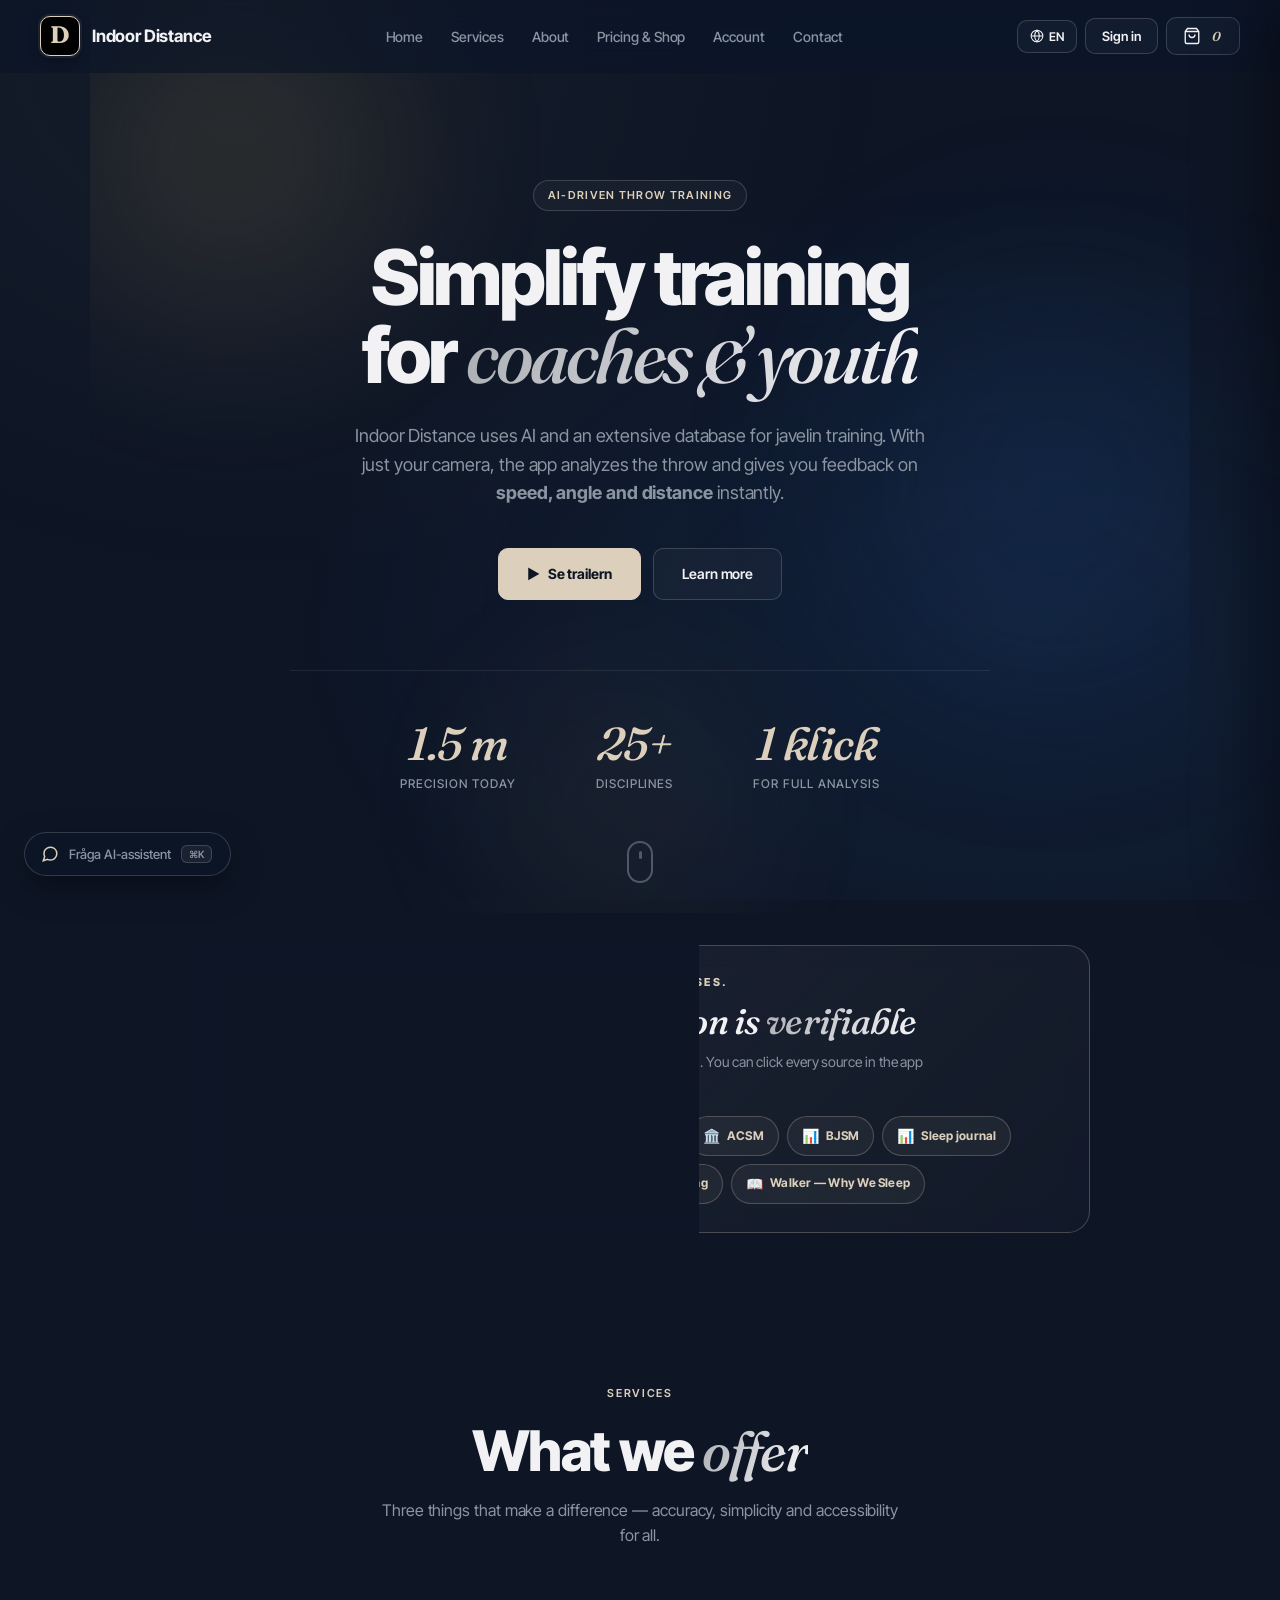
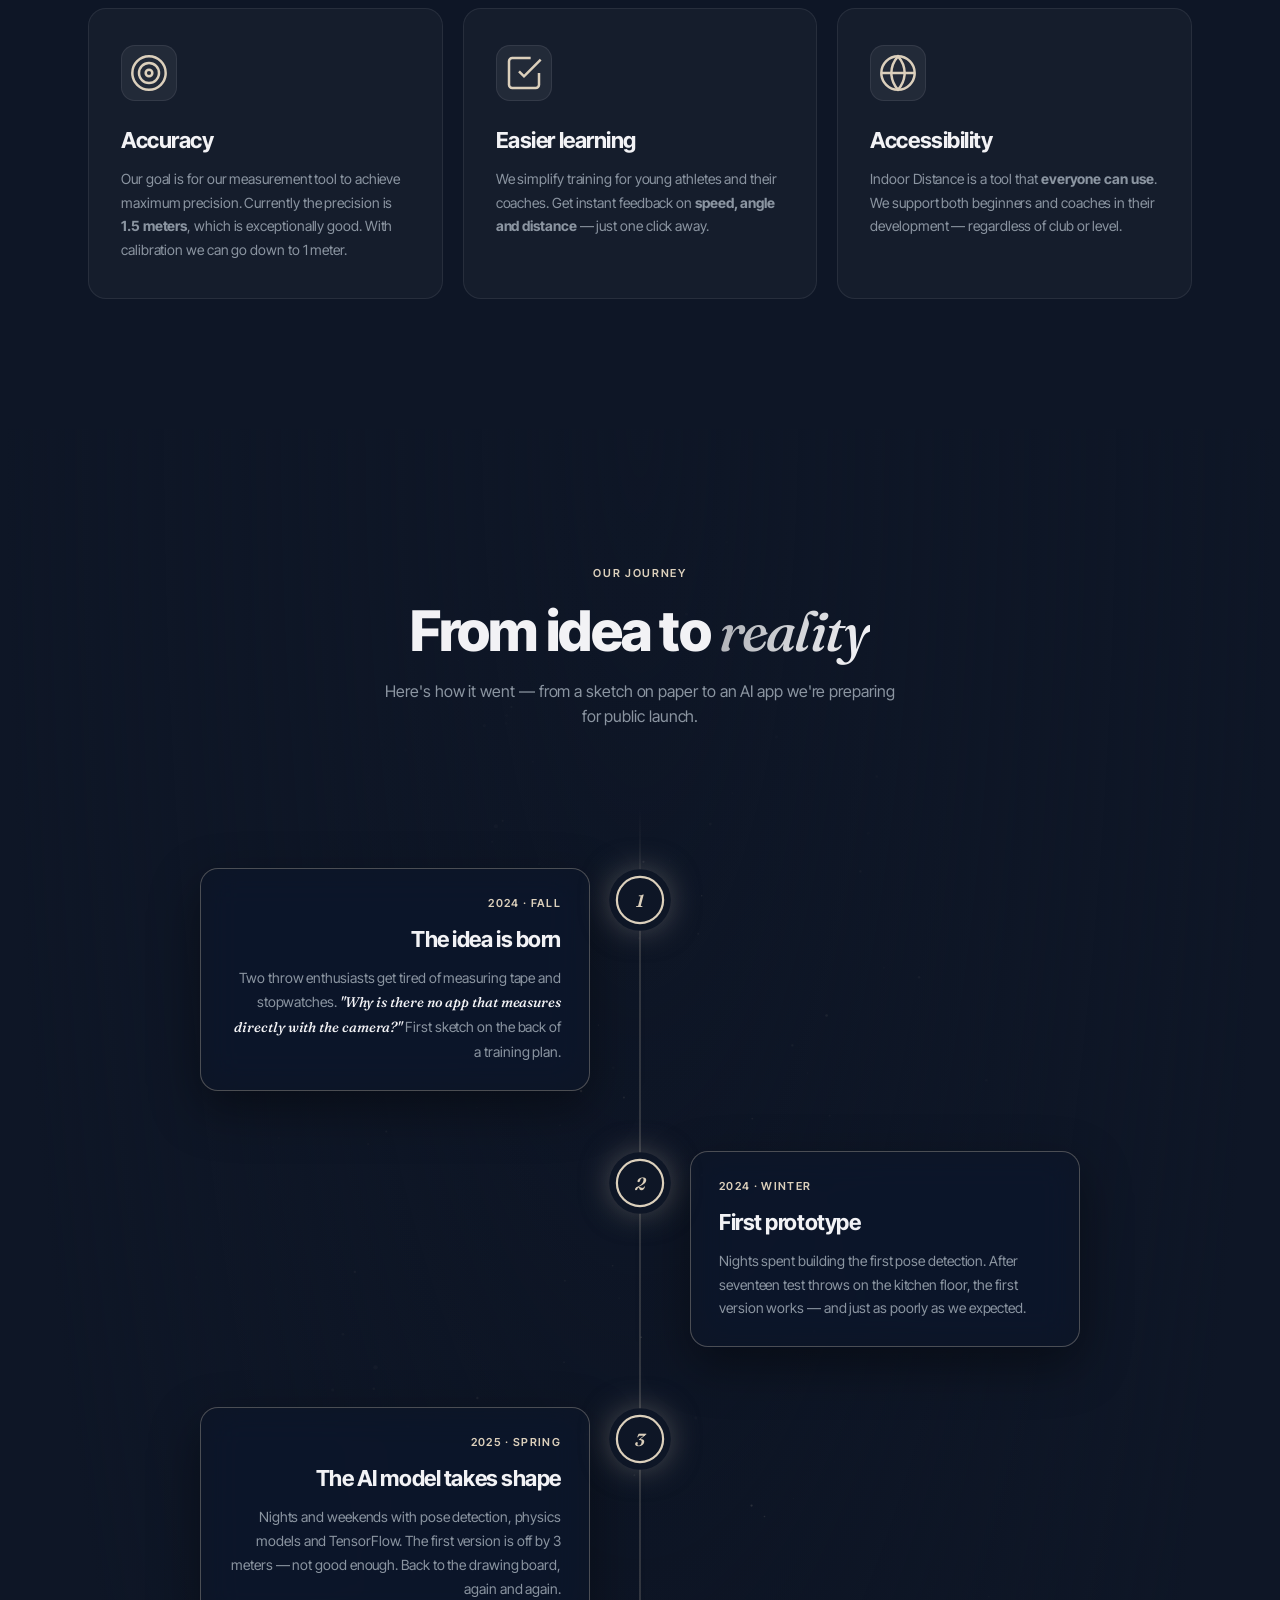
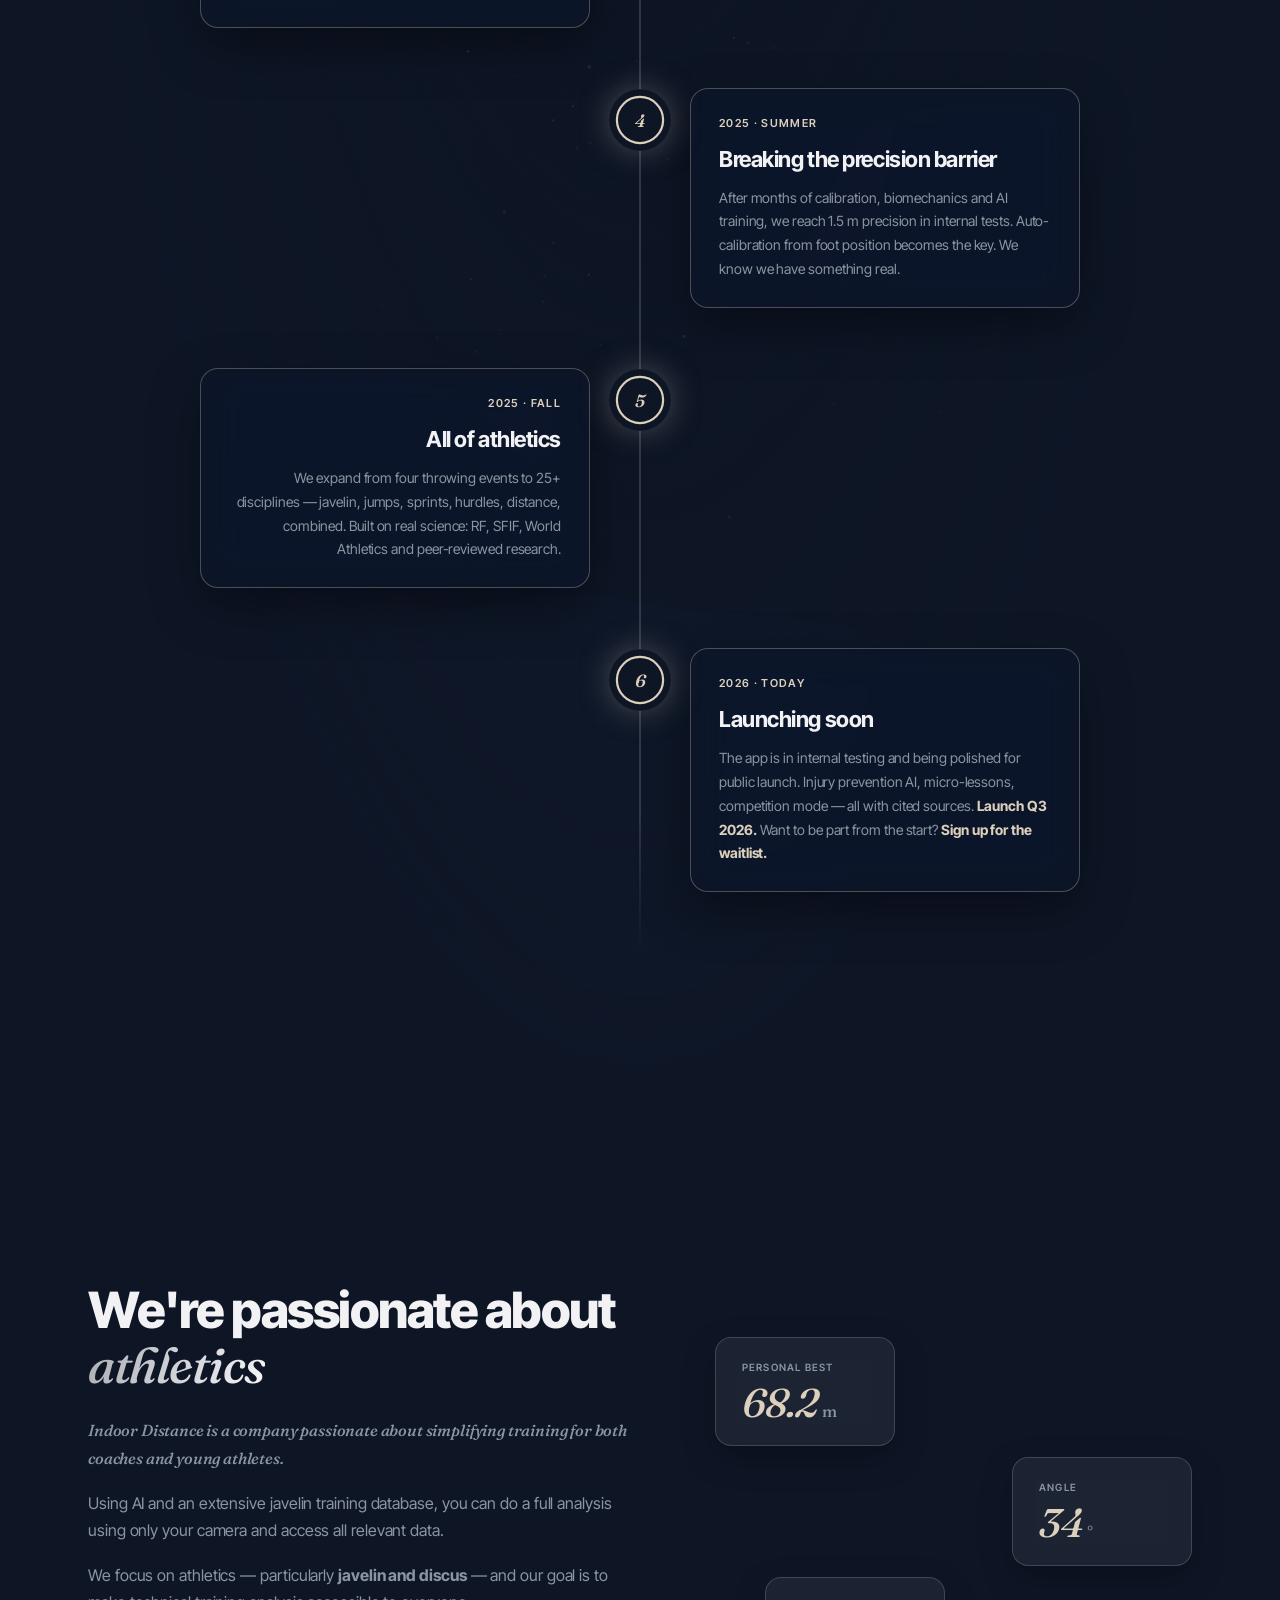
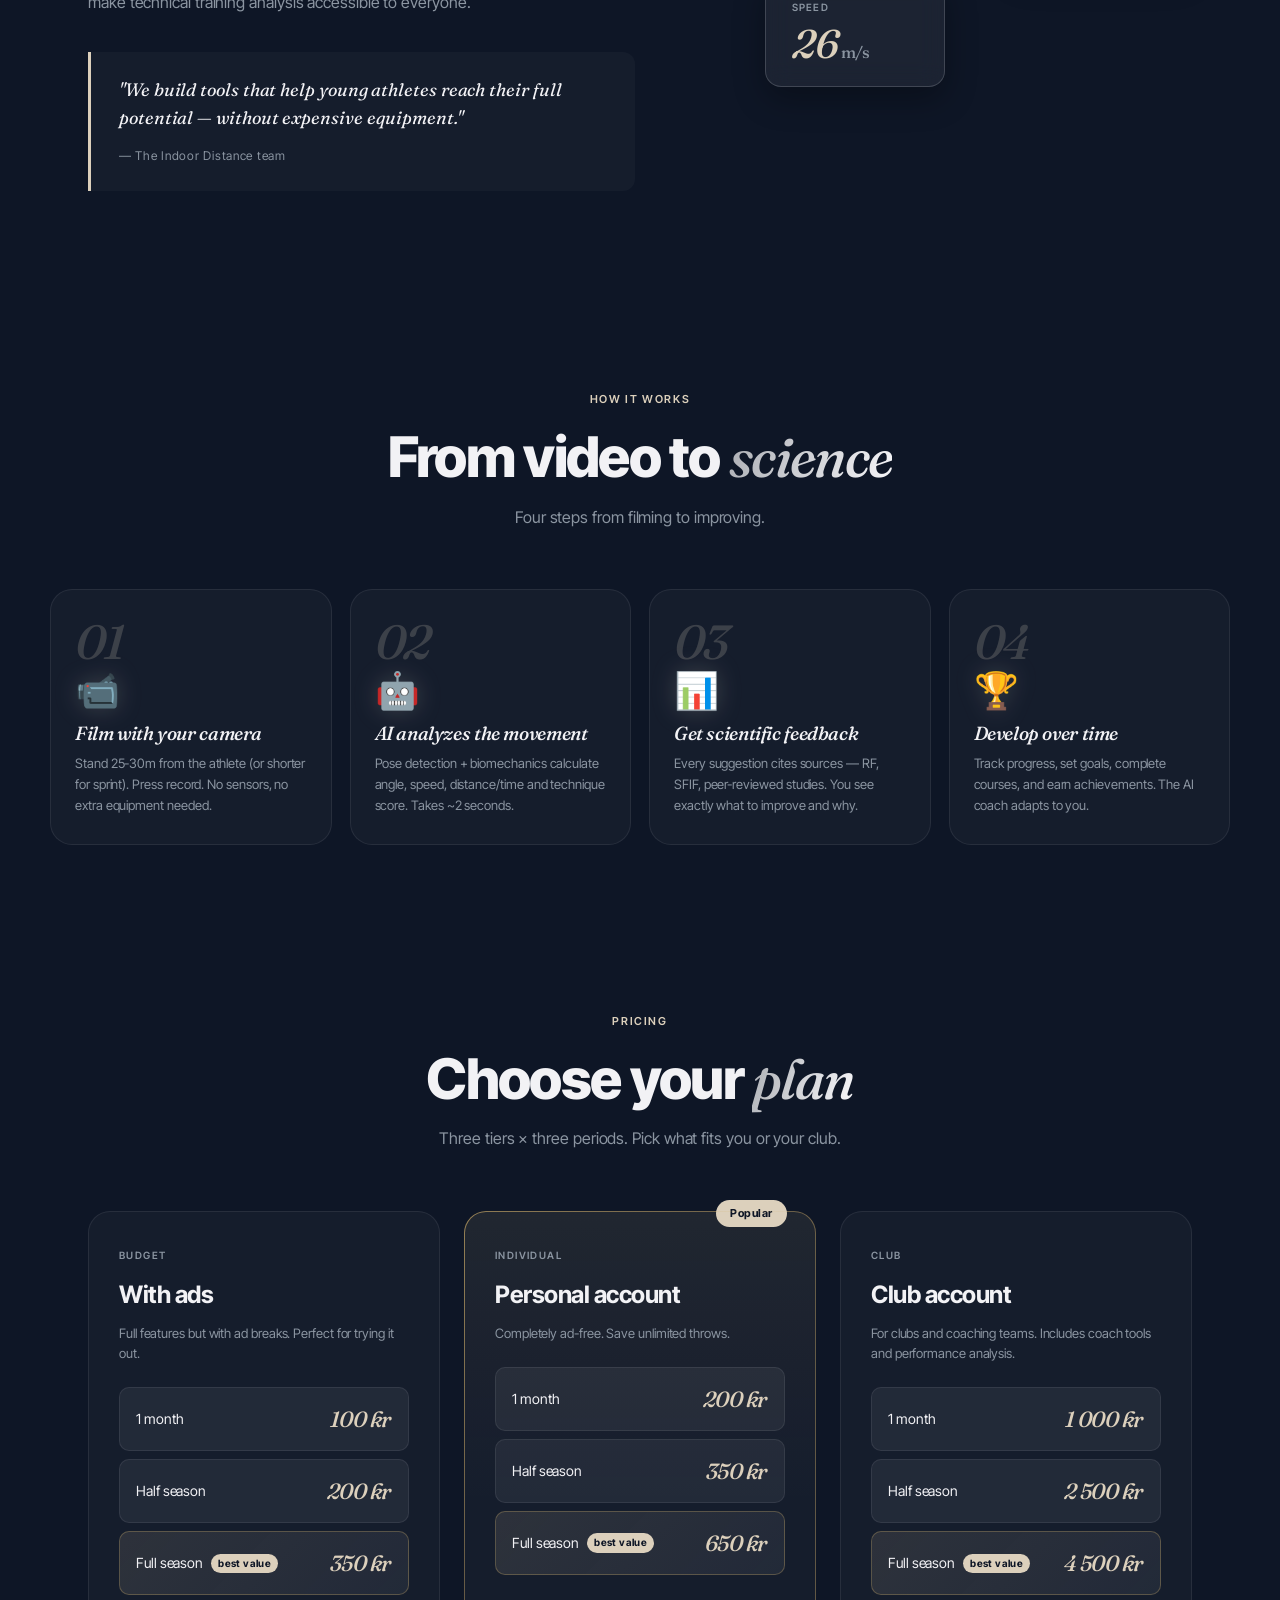
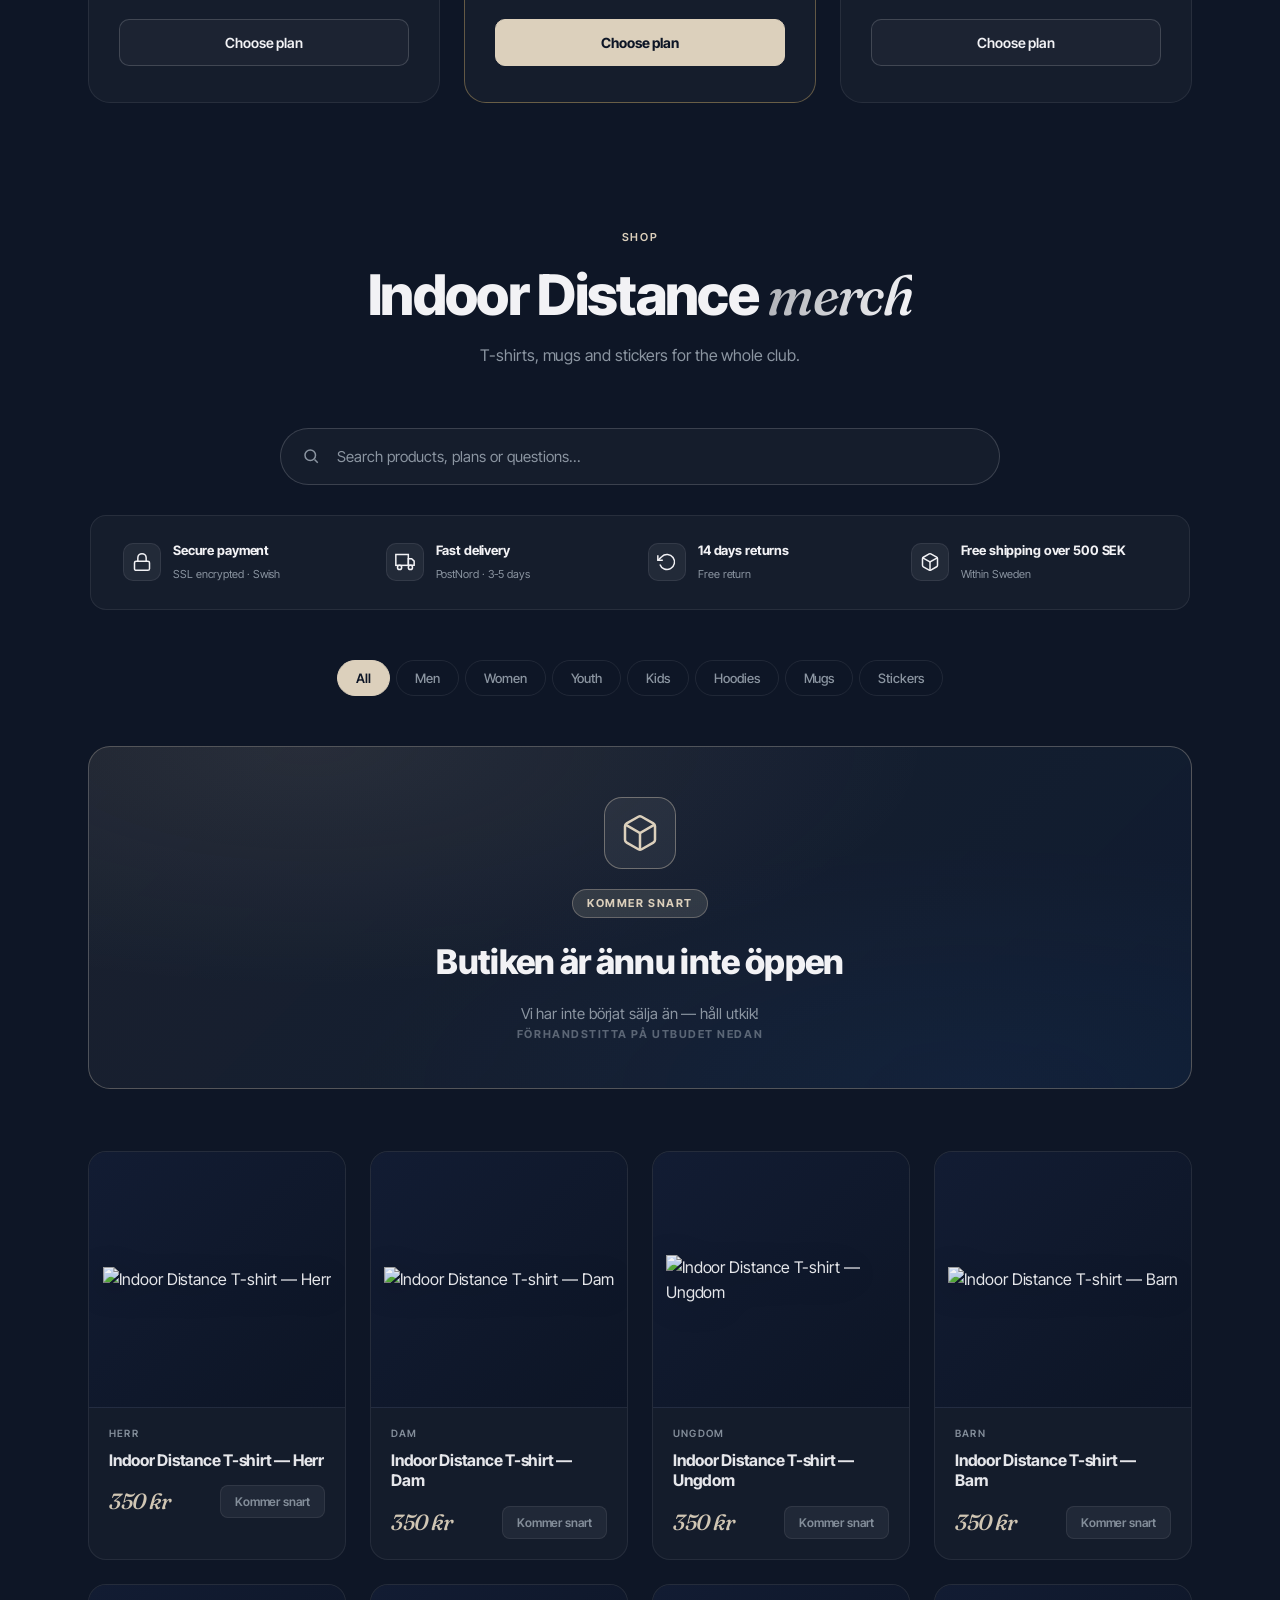
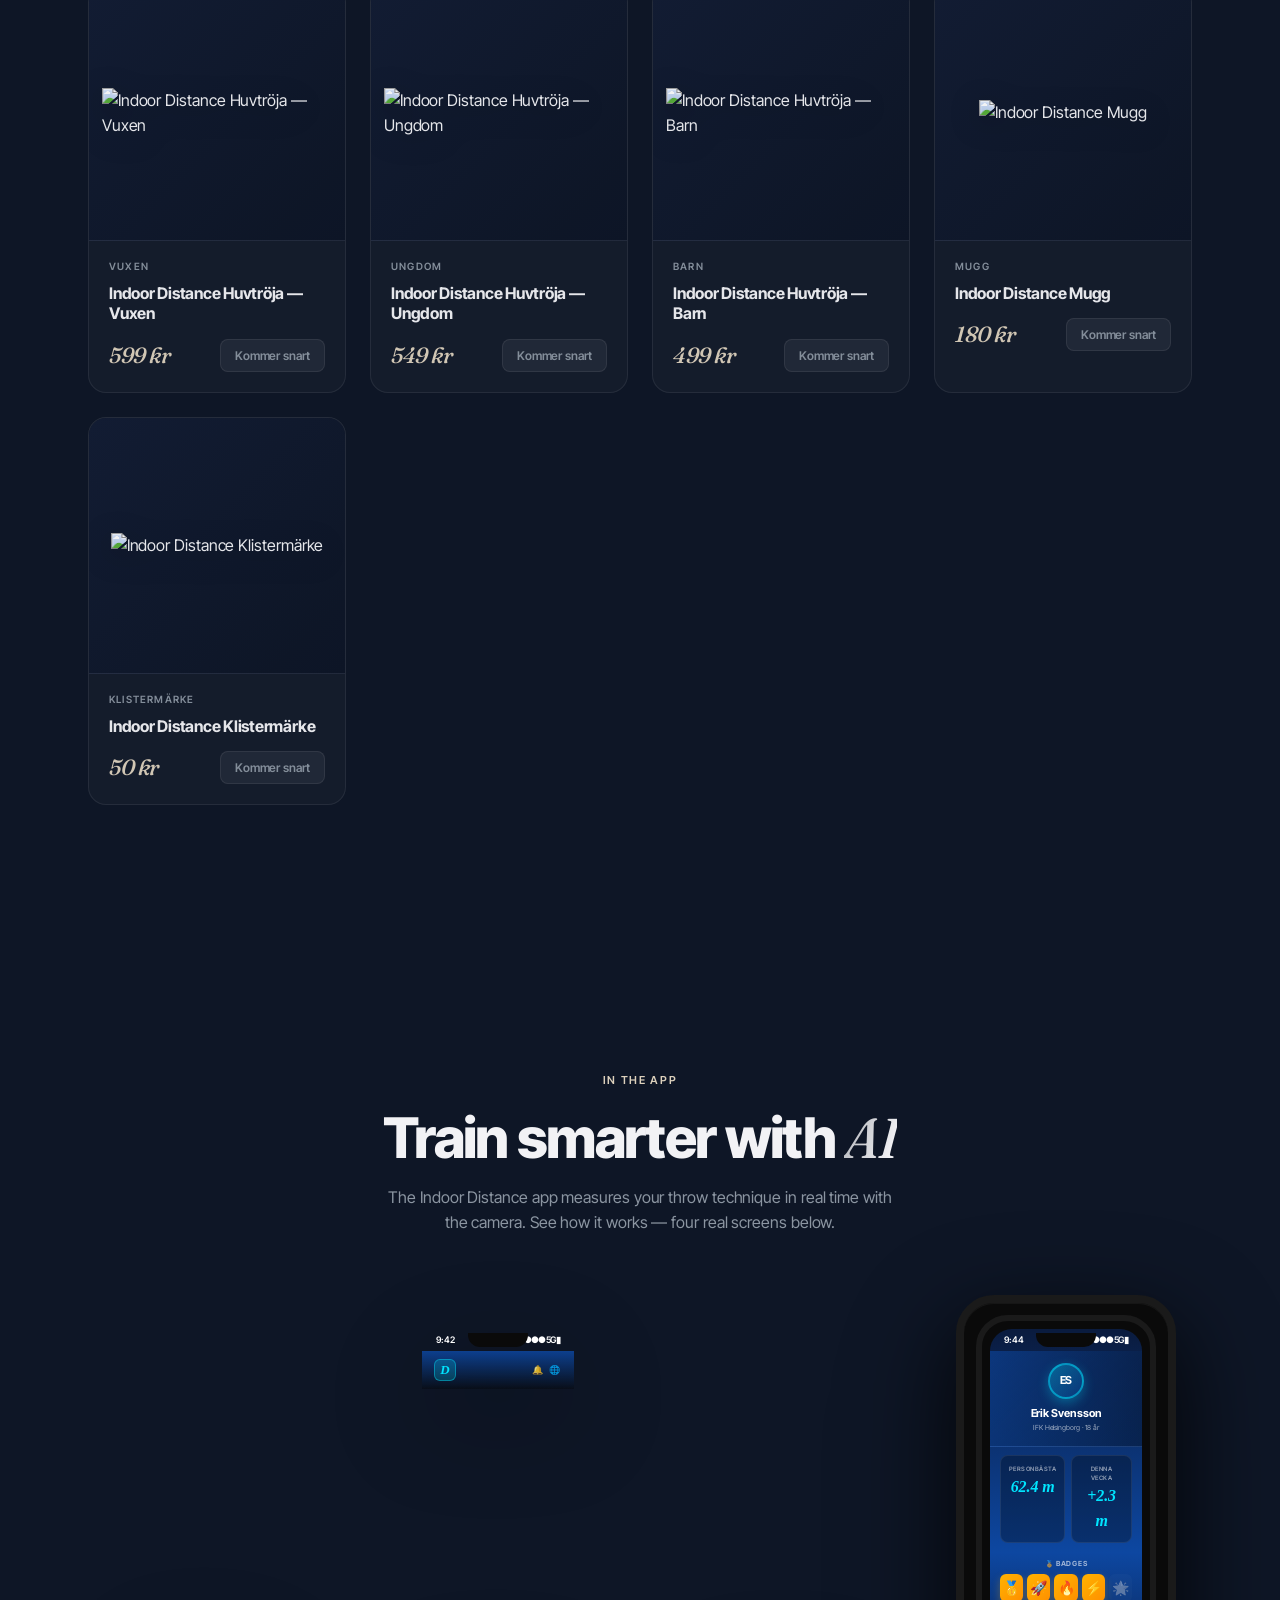
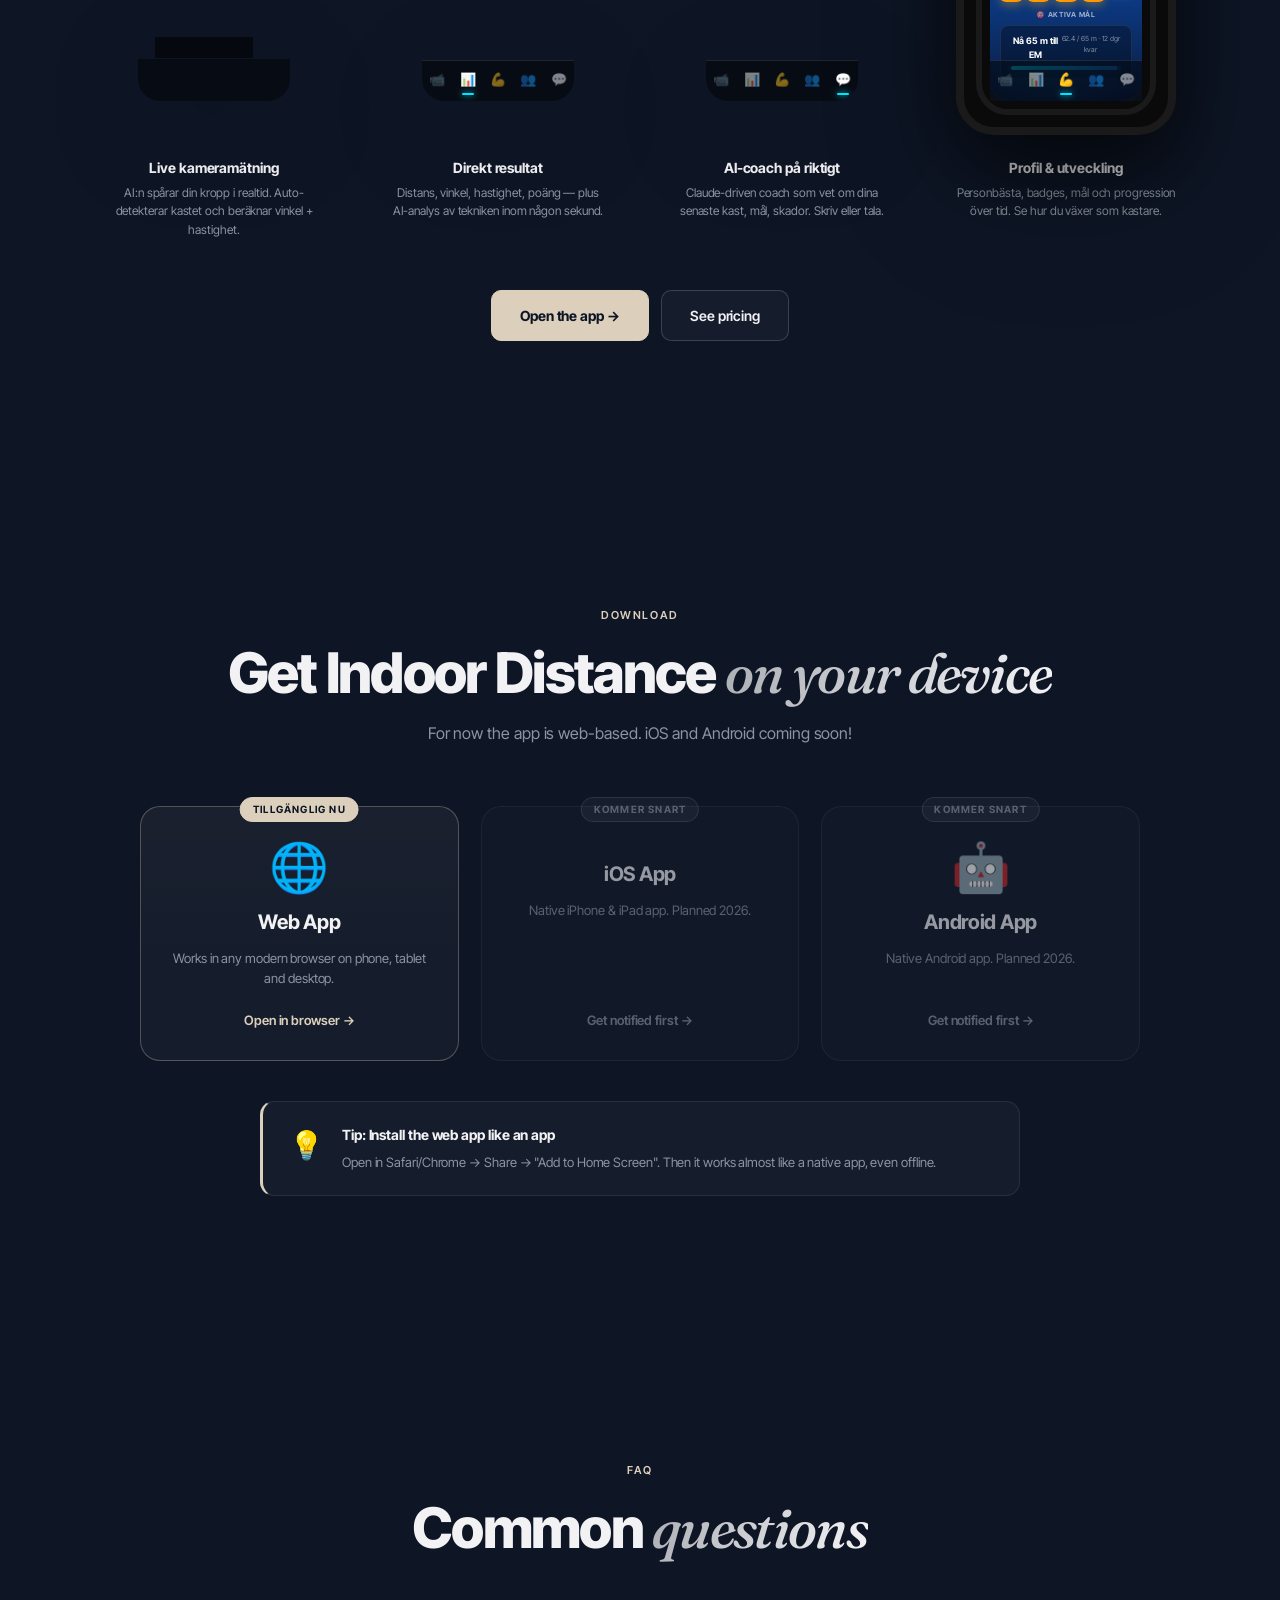
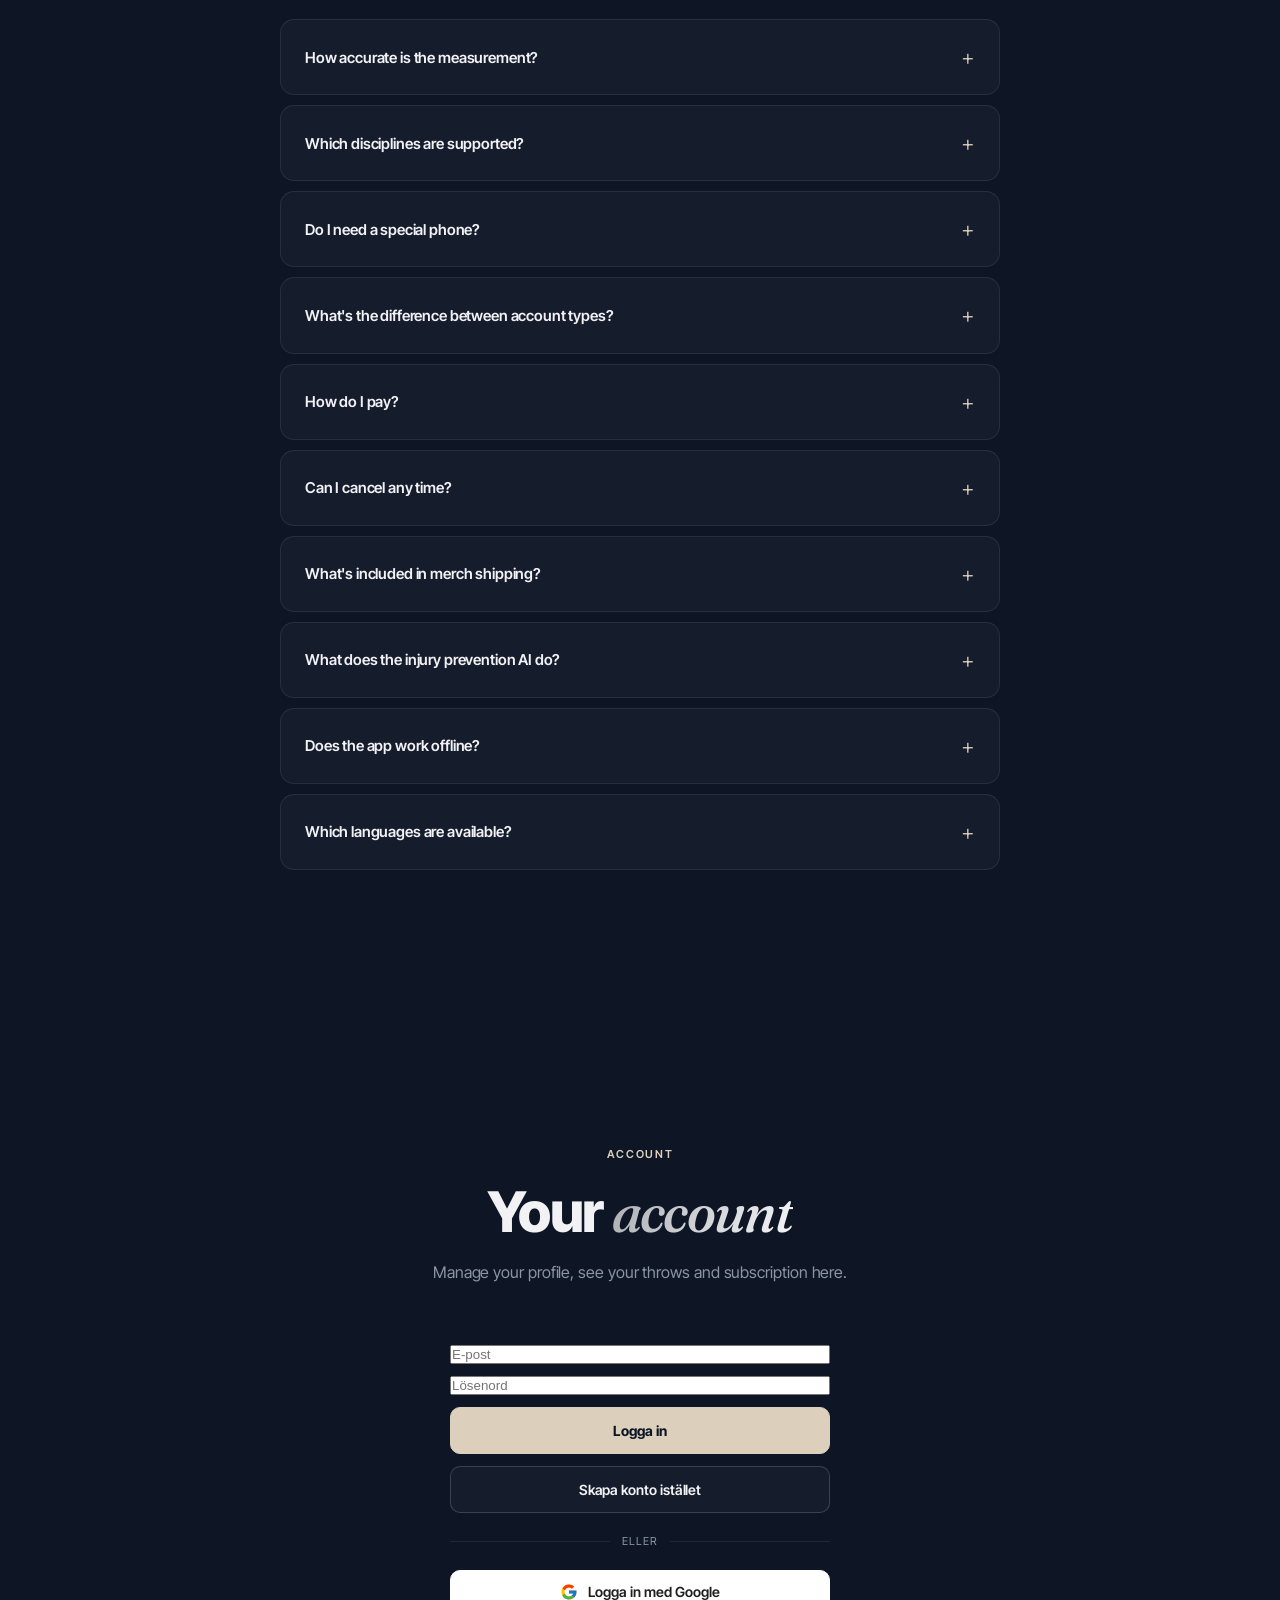
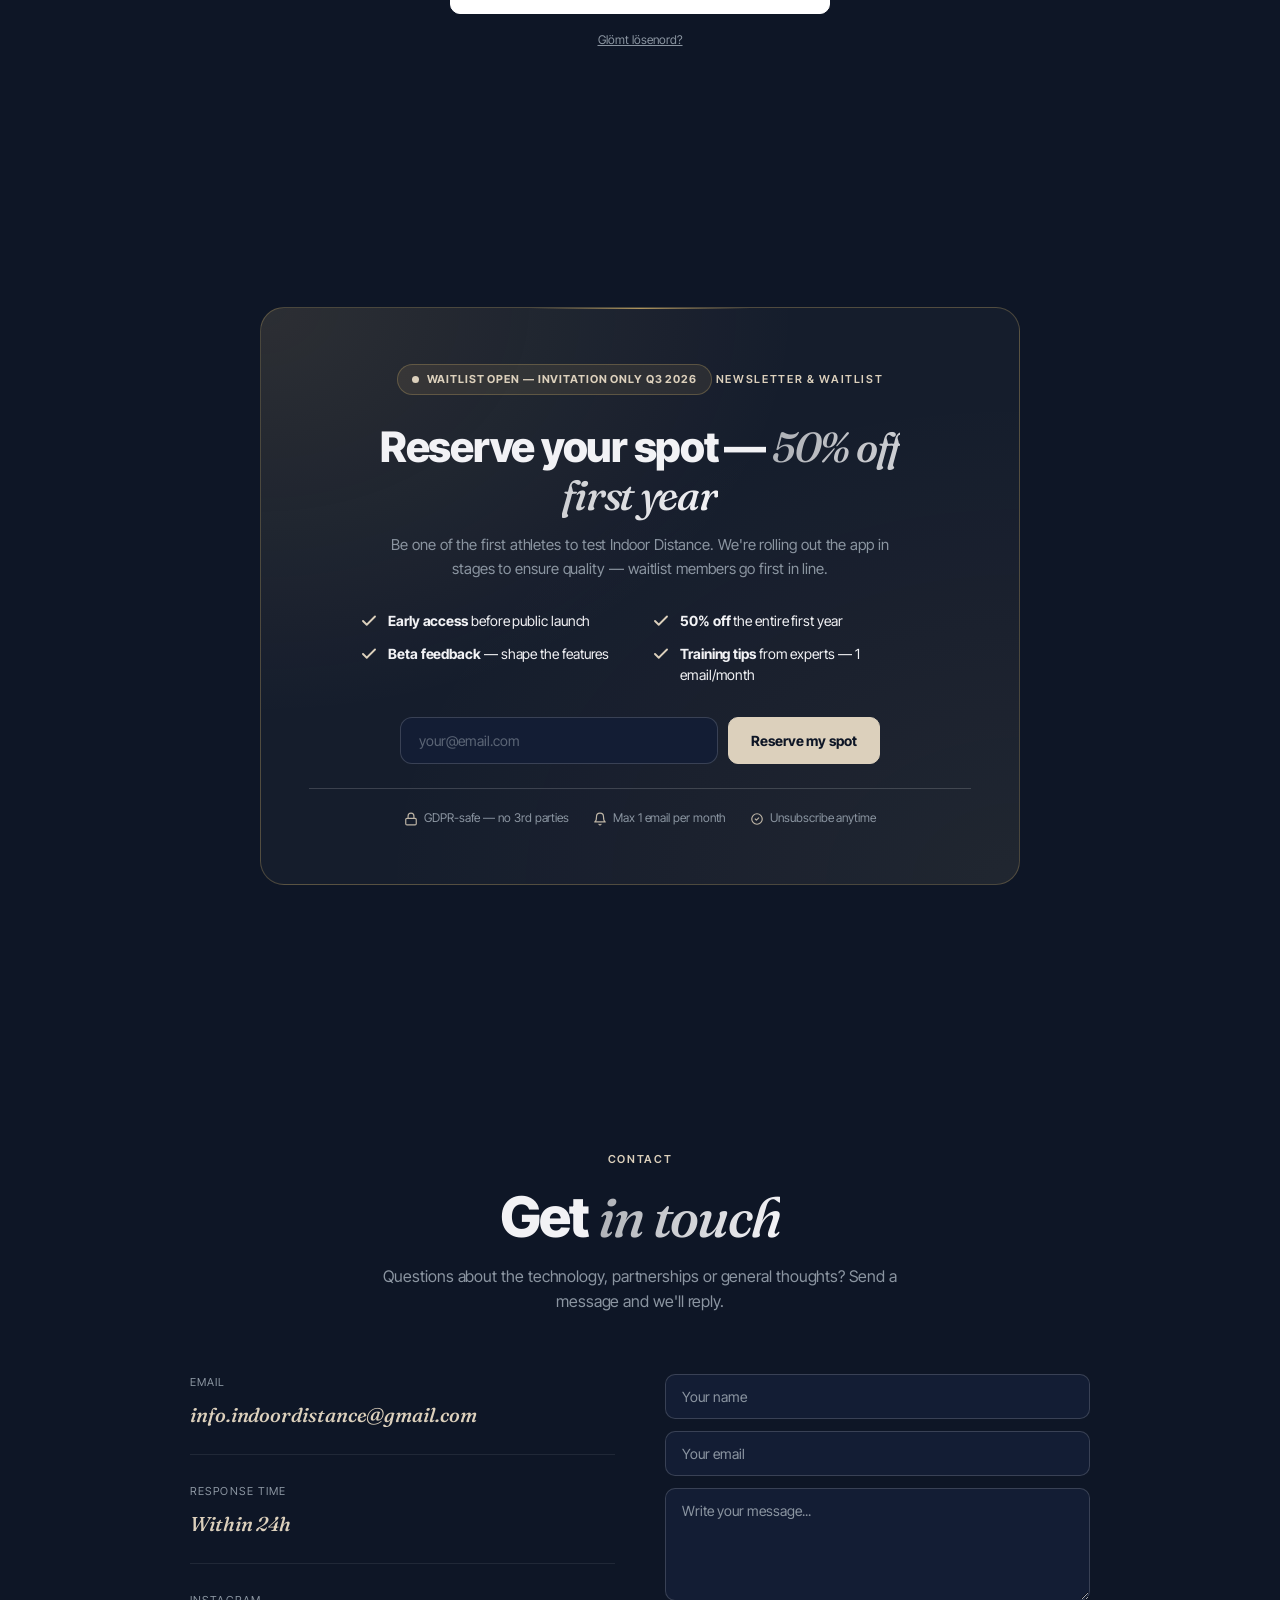
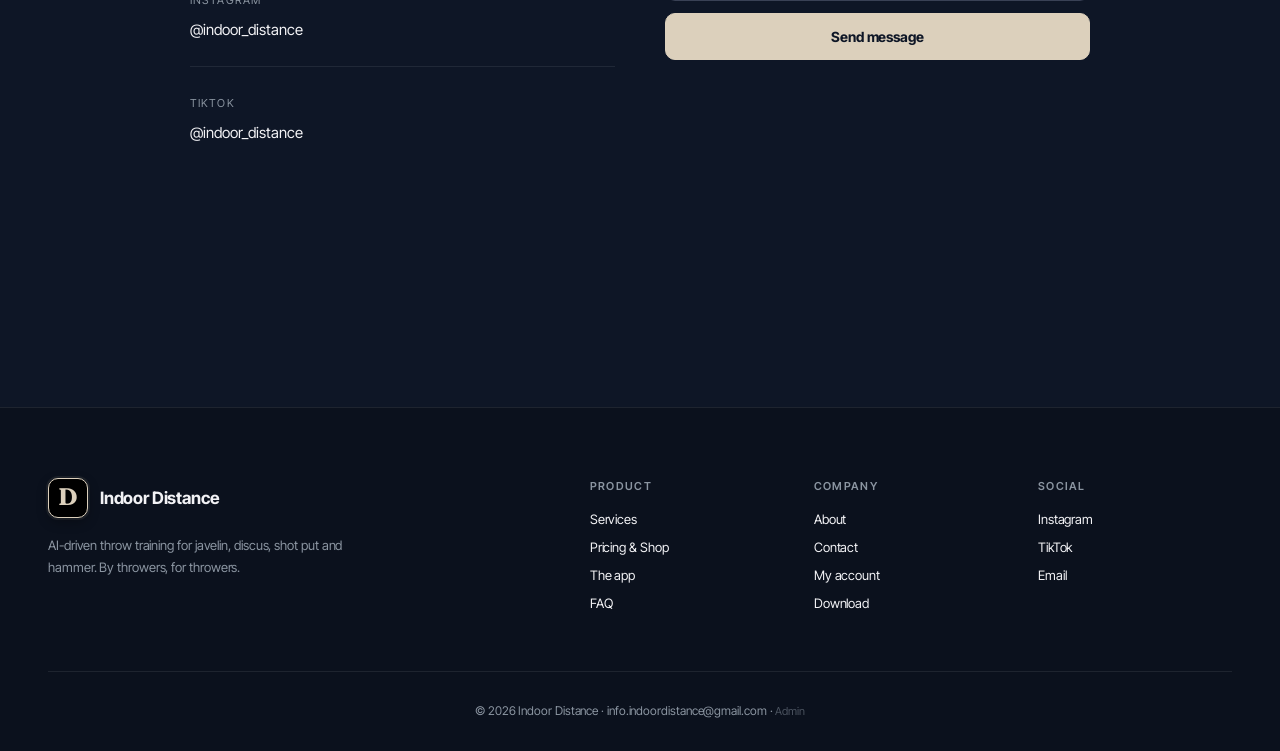
==== index.html @ 7b7f8040 "Add files via upload" ====
<!DOCTYPE html>
<html lang="sv">
<head>
<meta charset="UTF-8">
<meta name="viewport" content="width=device-width,initial-scale=1.0,minimum-scale=1.0,maximum-scale=5.0,viewport-fit=cover">
<title>Indoor Distance — AI-driven träning för all friidrott | Lansering Q3 2026</title>
<meta name="description" content="AI-driven träningsapp för all friidrott — kast, hopp, sprint, häck, distans. Mät distans, vinkel och hastighet med din kamera. Baserat på RF, SFIF och peer-reviewed forskning. Lansering Q3 2026.">
<meta name="keywords" content="friidrott, AI träning, spjut, diskus, kula, slägga, längdhopp, höjdhopp, stavhopp, sprint, häckhopp, kastträning, atletik, pose-detektion, RF, SFIF, World Athletics">
<meta name="author" content="Indoor Distance">
<meta name="robots" content="index, follow, max-image-preview:large, max-snippet:-1, max-video-preview:-1">
<meta name="theme-color" content="#DCD0BC">
<meta name="format-detection" content="telephone=no">

<!-- Canonical -->
<link rel="canonical" href="https://indoordistance.se/">

<!-- Alternate languages (for hreflang SEO) -->
<link rel="alternate" hreflang="sv" href="https://indoordistance.se/?lang=sv">
<link rel="alternate" hreflang="en" href="https://indoordistance.se/?lang=en">
<link rel="alternate" hreflang="no" href="https://indoordistance.se/?lang=no">
<link rel="alternate" hreflang="da" href="https://indoordistance.se/?lang=da">
<link rel="alternate" hreflang="fi" href="https://indoordistance.se/?lang=fi">
<link rel="alternate" hreflang="de" href="https://indoordistance.se/?lang=de">
<link rel="alternate" hreflang="nl" href="https://indoordistance.se/?lang=nl">
<link rel="alternate" hreflang="fr" href="https://indoordistance.se/?lang=fr">
<link rel="alternate" hreflang="es" href="https://indoordistance.se/?lang=es">
<link rel="alternate" hreflang="it" href="https://indoordistance.se/?lang=it">
<link rel="alternate" hreflang="pl" href="https://indoordistance.se/?lang=pl">
<link rel="alternate" hreflang="zh" href="https://indoordistance.se/?lang=zh">
<link rel="alternate" hreflang="x-default" href="https://indoordistance.se/">

<!-- Open Graph (Facebook, LinkedIn, etc.) -->
<meta property="og:type" content="website">
<meta property="og:site_name" content="Indoor Distance">
<meta property="og:title" content="Indoor Distance — AI-driven träning för all friidrott">
<meta property="og:description" content="Den första AI-coachen för hela friidrotten. 25+ grenar. Baserat på RF, SFIF och peer-reviewed forskning. Lansering Q3 2026.">
<meta property="og:url" content="https://indoordistance.se/">
<meta property="og:locale" content="sv_SE">
<meta property="og:locale:alternate" content="en_US">
<meta property="og:locale:alternate" content="de_DE">
<meta property="og:locale:alternate" content="fr_FR">
<meta property="og:locale:alternate" content="es_ES">
<meta property="og:locale:alternate" content="it_IT">
<meta property="og:image" content="https://indoordistance.se/og-image.png">
<meta property="og:image:width" content="1200">
<meta property="og:image:height" content="630">
<meta property="og:image:alt" content="Indoor Distance — AI-driven friidrottsträning">

<!-- Twitter Card -->
<meta name="twitter:card" content="summary_large_image">
<meta name="twitter:title" content="Indoor Distance — AI-driven träning för all friidrott">
<meta name="twitter:description" content="25+ grenar. Vetenskap. Inte gissningar. Lansering Q3 2026.">
<meta name="twitter:image" content="https://indoordistance.se/og-image.png">

<!-- PWA / iOS -->
<link rel="manifest" href="manifest.json">
<meta name="apple-mobile-web-app-capable" content="yes">
<meta name="apple-mobile-web-app-status-bar-style" content="black-translucent">
<meta name="apple-mobile-web-app-title" content="Indoor Distance">

<!-- Favicon -->
<link rel="icon" href="data:image/svg+xml;utf8,<svg xmlns='http://www.w3.org/2000/svg' viewBox='0 0 100 100'><rect width='100' height='100' rx='22' fill='%23000000'/><rect x='4' y='4' width='92' height='92' rx='20' fill='none' stroke='%23DCD0BC' stroke-width='2.5'/><text x='50' y='74' font-size='72' text-anchor='middle' fill='%23DCD0BC' font-family='Georgia' font-weight='bold'>D</text></svg>">

<!-- Stylesheet -->
<link rel="stylesheet" href="style.css?v=20260604dbd">

<!-- ═══════════════════════════════════════════════════════
     SCHEMA.ORG STRUCTURED DATA
     Enables Google rich results (FAQ, Organization, WebSite)
     ═══════════════════════════════════════════════════════ -->
<script type="application/ld+json">
{
  "@context": "https://schema.org",
  "@graph": [
    {
      "@type": "Organization",
      "@id": "https://indoordistance.se/#organization",
      "name": "Indoor Distance",
      "url": "https://indoordistance.se/",
      "logo": "https://indoordistance.se/og-image.png",
      "description": "AI-driven träningsapp för all friidrott. Baserat på RF, SFIF, World Athletics och peer-reviewed forskning.",
      "email": "info.indoordistance@gmail.com",
      "foundingDate": "2024",
      "sameAs": []
    },
    {
      "@type": "WebSite",
      "@id": "https://indoordistance.se/#website",
      "url": "https://indoordistance.se/",
      "name": "Indoor Distance",
      "description": "AI-driven träning för all friidrott",
      "publisher": { "@id": "https://indoordistance.se/#organization" },
      "inLanguage": "sv-SE"
    },
    {
      "@type": "SoftwareApplication",
      "name": "Indoor Distance",
      "applicationCategory": "SportsApplication",
      "operatingSystem": "Web, iOS, Android",
      "description": "AI-driven träning för spjut, diskus, kula, slägga, hopp, sprint, häck, distans och mångkamp.",
      "offers": {
        "@type": "Offer",
        "category": "Subscription",
        "availability": "https://schema.org/PreOrder",
        "validFrom": "2026-09-01"
      },
      "publisher": { "@id": "https://indoordistance.se/#organization" }
    },
    {
      "@type": "FAQPage",
      "mainEntity": [
        {
          "@type": "Question",
          "name": "När lanseras appen?",
          "acceptedAnswer": {
            "@type": "Answer",
            "text": "Vi lanserar Q3 2026. Skriv upp dig på waitlist för tidig åtkomst + 50% rabatt första året."
          }
        },
        {
          "@type": "Question",
          "name": "Vilka grenar stöds?",
          "acceptedAnswer": {
            "@type": "Answer",
            "text": "Alla friidrottens grenar — spjut, diskus, slägga, kula, längdhopp, tresteg, höjdhopp, stavhopp, sprint (60-400m), häck, medel- och långdistans, plus mångkamp."
          }
        },
        {
          "@type": "Question",
          "name": "Hur exakt är AI-mätningen?",
          "acceptedAnswer": {
            "@type": "Answer",
            "text": "Standardprecisionen är cirka 1,5 meter i interna tester. Med auto-kalibrering från fotpositioner kan vi komma ner till ~1 meter felmarginal."
          }
        },
        {
          "@type": "Question",
          "name": "Behöver jag speciell utrustning?",
          "acceptedAnswer": {
            "@type": "Answer",
            "text": "Nej — vilken modern smartphone som helst med kamera fungerar. Inga sensorer eller extra utrustning."
          }
        },
        {
          "@type": "Question",
          "name": "Är råden vetenskapligt grundade?",
          "acceptedAnswer": {
            "@type": "Answer",
            "text": "Ja, alla råd citerar källor. Vi bygger på RF (Riksidrottsförbundet), SFIF (Svenska Friidrottsförbundet), World Athletics, ACSM och peer-reviewed studier som Gabbett 2016 (BJSM), Mah 2011 (Stanford) och Bartonietz biomekanik."
          }
        },
        {
          "@type": "Question",
          "name": "Fungerar appen för nybörjare och elit?",
          "acceptedAnswer": {
            "@type": "Answer",
            "text": "Ja — innehållet anpassas. Nybörjare får grundtips, mid-level får mer teknisk feedback, elit får avancerad biomekanik."
          }
        },
        {
          "@type": "Question",
          "name": "Vad gör skadeskydds-AI:n?",
          "acceptedAnswer": {
            "@type": "Answer",
            "text": "Den analyserar mönster i din träningsdata — träningslast (ACWR), tekniska kompensationer, välbefinnande — och varnar vid förhöjd skaderisk."
          }
        },
        {
          "@type": "Question",
          "name": "Fungerar appen offline?",
          "acceptedAnswer": {
            "@type": "Answer",
            "text": "Ja, kärnfunktioner fungerar offline tack vare PWA-teknik. AI-chatten och vissa avancerade analyser kräver internet."
          }
        },
        {
          "@type": "Question",
          "name": "Vilka språk finns tillgängliga?",
          "acceptedAnswer": {
            "@type": "Answer",
            "text": "Hemsidan finns på 12 språk: svenska, engelska, norska, danska, finska, tyska, holländska, franska, spanska, italienska, polska och kinesiska."
          }
        },
        {
          "@type": "Question",
          "name": "Vad ingår i waitlist-erbjudandet?",
          "acceptedAnswer": {
            "@type": "Answer",
            "text": "Tidig åtkomst innan publik lansering, 50% rabatt första året, möjlighet att påverka funktioner via beta-feedback och månatliga träningstips från experter."
          }
        }
      ]
    },
    {
      "@type": "HowTo",
      "name": "Så fungerar Indoor Distance AI-mätning",
      "description": "Fyra steg från att filma till att utvecklas",
      "step": [
        { "@type": "HowToStep", "name": "Filma med kameran", "text": "Stå 25-30m från atleten och tryck inspelning. Inga sensorer behövs." },
        { "@type": "HowToStep", "name": "AI analyserar rörelsen", "text": "Pose-detektion + biomekanik räknar ut vinkel, hastighet, distans och teknikpoäng på 2 sekunder." },
        { "@type": "HowToStep", "name": "Få vetenskaplig feedback", "text": "Varje förslag citerar källor — RF, SFIF, peer-reviewed studier." },
        { "@type": "HowToStep", "name": "Utvecklas över tid", "text": "Spåra progression, sätt mål, klara kurser och samla utmärkelser." }
      ]
    }
  ]
}
</script>

</head>
<body>

<!-- ── PROGRESS BAR (scroll indicator) ── -->
<div class="scroll-progress" id="scrollProgress"></div>

<!-- ── LOADING SCREEN (first visit) ── -->
<div class="loader" id="loader">
  <div class="loader-mark">D</div>
  <div class="loader-text">Indoor Distance</div>
</div>

<!-- ── NAV ── -->
<nav id="nav">
  <a href="#" class="logo" data-cursor-grow>
    <span class="logo-mark">D</span>
    <span>Indoor Distance</span>
  </a>
  <ul class="nav-links">
    <li><a href="#hem" data-i18n="nav.home">Hem</a></li>
    <li><a href="#tjanster" data-i18n="nav.services">Tjänster</a></li>
    <li><a href="#om" data-i18n="nav.about">Om oss</a></li>
    <li><a href="#priser" data-i18n="nav.pricing">Priser &amp; Butik</a></li>
    <li><a href="#konto" data-i18n="nav.account">Konto</a></li>
    <li><a href="#kontakt" data-i18n="nav.contact">Kontakta</a></li>
  </ul>
  <div class="nav-actions">
    <!-- Language switcher -->
    <div class="lang-switcher" id="langSwitcher">
      <button class="lang-btn" id="langBtn" onclick="toggleLangMenu(event)" aria-label="Language">
        <svg width="14" height="14" viewBox="0 0 24 24" fill="none" stroke="currentColor" stroke-width="1.8" style="margin-right:5px">
          <circle cx="12" cy="12" r="10"/><line x1="2" y1="12" x2="22" y2="12"/>
          <path d="M12 2a15.3 15.3 0 014 10 15.3 15.3 0 01-4 10 15.3 15.3 0 01-4-10 15.3 15.3 0 014-10z"/>
        </svg>
        <span id="langCurrent">SV</span>
      </button>
      <div class="lang-menu" id="langMenu">
        <button onclick="setLanguage('sv')" data-flag="🇸🇪"><span>🇸🇪</span> Svenska</button>
        <button onclick="setLanguage('en')" data-flag="🇬🇧"><span>🇬🇧</span> English</button>
        <button onclick="setLanguage('no')" data-flag="🇳🇴"><span>🇳🇴</span> Norsk</button>
        <button onclick="setLanguage('da')" data-flag="🇩🇰"><span>🇩🇰</span> Dansk</button>
        <button onclick="setLanguage('fi')" data-flag="🇫🇮"><span>🇫🇮</span> Suomi</button>
        <button onclick="setLanguage('de')" data-flag="🇩🇪"><span>🇩🇪</span> Deutsch</button>
        <button onclick="setLanguage('nl')" data-flag="🇳🇱"><span>🇳🇱</span> Nederlands</button>
        <button onclick="setLanguage('fr')" data-flag="🇫🇷"><span>🇫🇷</span> Français</button>
        <button onclick="setLanguage('es')" data-flag="🇪🇸"><span>🇪🇸</span> Español</button>
        <button onclick="setLanguage('it')" data-flag="🇮🇹"><span>🇮🇹</span> Italiano</button>
        <button onclick="setLanguage('pl')" data-flag="🇵🇱"><span>🇵🇱</span> Polski</button>
        <button onclick="setLanguage('zh')" data-flag="🇨🇳"><span>🇨🇳</span> 中文</button>
      </div>
    </div>
    <button class="auth-nav-btn" id="authNavBtn" onclick="handleAuthClick()" data-i18n="nav.login">Logga in</button>
    <button class="cart-btn" onclick="openCart()" data-cursor-grow aria-label="Varukorg">
      <svg width="18" height="18" viewBox="0 0 24 24" fill="none" stroke="currentColor" stroke-width="1.8">
        <path d="M6 2L3 6v14a2 2 0 002 2h14a2 2 0 002-2V6l-3-4z"/>
        <path d="M3 6h18M16 10a4 4 0 01-8 0"/>
      </svg>
      <span id="cartCount">0</span>
    </button>
    <!-- Mobile menu toggle -->
    <button class="mobile-menu-btn" id="mobileMenuBtn" onclick="toggleMobileMenu()" aria-label="Meny">
      <span></span><span></span><span></span>
    </button>
  </div>
</nav>

<!-- Mobile slide-in menu -->
<div class="mobile-menu" id="mobileMenu">
  <a href="#hem" onclick="closeMobileMenu()" data-i18n="nav.home">Hem</a>
  <a href="#tjanster" onclick="closeMobileMenu()" data-i18n="nav.services">Tjänster</a>
  <a href="#om" onclick="closeMobileMenu()" data-i18n="nav.about">Om oss</a>
  <a href="#priser" onclick="closeMobileMenu()" data-i18n="nav.pricing">Priser &amp; Butik</a>
  <a href="#konto" onclick="closeMobileMenu()" data-i18n="nav.account">Konto</a>
  <a href="#kontakt" onclick="closeMobileMenu()" data-i18n="nav.contact">Kontakta</a>
</div>
<div class="mobile-menu-overlay" id="mobileMenuOverlay" onclick="closeMobileMenu()"></div>

<!-- Floating section nav (persistent navigation indicator) -->
<nav class="section-nav" id="sectionNav" aria-label="Sektioner">
  <a href="#hem" class="section-nav-dot" data-section="hem" title="Hem">
    <span class="section-nav-label" data-i18n="nav.home">Hem</span>
  </a>
  <a href="#tjanster" class="section-nav-dot" data-section="tjanster" title="Tjänster">
    <span class="section-nav-label" data-i18n="nav.services">Tjänster</span>
  </a>
  <a href="#resa" class="section-nav-dot" data-section="resa" title="Vår resa">
    <span class="section-nav-label" data-i18n="journey.eyebrow">Vår resa</span>
  </a>
  <a href="#om" class="section-nav-dot" data-section="om" title="Om oss">
    <span class="section-nav-label" data-i18n="nav.about">Om oss</span>
  </a>
  <a href="#priser" class="section-nav-dot" data-section="priser" title="Priser & Butik">
    <span class="section-nav-label" data-i18n="nav.pricing">Priser</span>
  </a>
  <a href="#app-demo" class="section-nav-dot" data-section="app-demo" title="Appen">
    <span class="section-nav-label" data-i18n="footer.app">Appen</span>
  </a>
  <a href="#testimonials" class="section-nav-dot" data-section="testimonials" title="Röster">
    <span class="section-nav-label" data-i18n="footer.voices">Röster</span>
  </a>
  <a href="#faq" class="section-nav-dot" data-section="faq" title="FAQ">
    <span class="section-nav-label" data-i18n="faq.eyebrow">FAQ</span>
  </a>
  <a href="#konto" class="section-nav-dot" data-section="konto" title="Konto">
    <span class="section-nav-label" data-i18n="nav.account">Konto</span>
  </a>
  <a href="#kontakt" class="section-nav-dot" data-section="kontakt" title="Kontakta">
    <span class="section-nav-label" data-i18n="nav.contact">Kontakt</span>
  </a>
</nav>

<!-- AI Assistant Launcher (floating button + spotlight modal) -->
<button class="ai-search-launcher" id="aiSearchLauncher" onclick="openAISpotlight()" aria-label="Fråga AI">
  <svg width="18" height="18" viewBox="0 0 24 24" fill="none" stroke="currentColor" stroke-width="2">
    <path d="M21 11.5a8.38 8.38 0 0 1-.9 3.8 8.5 8.5 0 0 1-7.6 4.7 8.38 8.38 0 0 1-3.8-.9L3 21l1.9-5.7a8.38 8.38 0 0 1-.9-3.8 8.5 8.5 0 0 1 4.7-7.6 8.38 8.38 0 0 1 3.8-.9h.5a8.48 8.48 0 0 1 8 8v.5z"/>
  </svg>
  <span class="ai-search-launcher-label">
    <span data-i18n="ai.assistant">Fråga AI-assistent</span>
    <kbd>⌘K</kbd>
  </span>
</button>

<!-- AI Search Spotlight Modal -->
<div class="ai-spotlight" id="aiSpotlight" onclick="if(event.target===this)closeAISpotlight()">
  <div class="ai-spotlight-box">
    <div class="ai-spotlight-input-wrap">
      <svg class="ai-spotlight-icon" width="20" height="20" viewBox="0 0 24 24" fill="none" stroke="currentColor" stroke-width="2">
        <circle cx="11" cy="11" r="7"/><path d="m21 21-4.3-4.3"/>
      </svg>
      <input type="search" id="aiSpotlightInput" class="ai-spotlight-input"
             placeholder="Fråga AI-assistenten — t.ex. 'hur betalar jag?', 'klubbpris', 'när öppnar shoppen?'..."
             autocomplete="off"
             oninput="runAISearch(this.value)"
             onkeydown="aiSpotlightKey(event)"
             data-i18n-attr="placeholder:ai.placeholder">
      <kbd class="ai-spotlight-esc">ESC</kbd>
    </div>
    <div class="ai-spotlight-results" id="aiSpotlightResults">
      <div class="ai-spotlight-empty">
        <div class="ai-spotlight-empty-icon">💬</div>
        <p style="font-family:var(--serif);font-style:italic;font-size:16px;color:var(--text);margin-bottom:6px">AI-assistenten</p>
        <p style="font-size:12px;color:var(--text-mute)">Skriv din fråga — jag hjälper med info, priser, vägledning</p>
        <div class="ai-spotlight-suggestions">
          <button onclick="runAISearch('priser klubb')">💰 Klubbpris</button>
          <button onclick="runAISearch('hur exakt')">🎯 Hur exakt?</button>
          <button onclick="runAISearch('när öppnar shoppen')">🛍️ När öppnar shoppen?</button>
          <button onclick="runAISearch('appen')">📱 Visa appen</button>
          <button onclick="runAISearch('kontakt')">✉️ Kontakta</button>
          <button onclick="runAISearch('betalning')">💳 Betalning</button>
        </div>
      </div>
    </div>
  </div>
</div>

<!-- ── HERO ── -->
<header id="hem">
  <div class="hero-bg-orbs">
    <span class="orb orb-1"></span>
    <span class="orb orb-2"></span>
    <span class="orb orb-3"></span>
  </div>
  <span class="hero-badge reveal" data-delay="100" data-i18n="hero.badge">AI-driven kastträning</span>
  <h1 class="hero-title">
    <span class="reveal-words" data-i18n="hero.title1">Förenkla träningen</span>
    <span class="reveal-words" data-delay="180" data-i18n-html="hero.title2">för <span class="grad-text">tränare &amp; ungdomar</span></span>
  </h1>
  <p class="reveal" data-delay="500" data-i18n-html="hero.lead">
    Indoor Distance använder AI och en omfattande databas för spjutträning. Med bara din kamera analyserar appen kastet och ger dig feedback på <strong>hastighet, vinkel och distans</strong> direkt.
  </p>
  <div class="hero-cta reveal" data-delay="700">
    <a href="trailer.html" class="btn-primary magnetic" style="display:inline-flex;align-items:center;gap:8px"><span style="font-size:14px">▶</span> Se trailern</a>
    <a href="#tjanster" class="btn-secondary magnetic" data-i18n="hero.ctaLearn">Lär dig mer</a>
  </div>
  <div class="hero-stats">
    <div class="reveal stat-item" data-delay="900"><strong data-count="1.5" data-suffix=" m">0</strong><span data-i18n="hero.stat1">precision idag</span></div>
    <div class="reveal stat-item" data-delay="1000"><strong data-count="25" data-suffix="+">0</strong><span data-i18n="hero.stat2">grenar</span></div>
    <div class="reveal stat-item" data-delay="1100"><strong data-count="1" data-suffix=" klick">0</strong><span data-i18n="hero.stat3">för full analys</span></div>
  </div>
  <div class="scroll-down" onclick="document.getElementById('tjanster').scrollIntoView({behavior:'smooth'})">
    <span></span>
  </div>
</header>

<!-- ── TROVÄRDIGHETS-BANNER ── -->
<section id="trust-banner">
  <div class="trust-banner-wrap reveal">
    <div class="trust-banner-eye" data-i18n="trust.eyebrow">VETENSKAP. INTE GISSNINGAR.</div>
    <div class="trust-banner-title" data-i18n-html="trust.title">Varje råd är <span class="grad-text">verifierbar</span></div>
    <p class="trust-banner-sub" data-i18n="trust.sub">Vi bygger på officiella riktlinjer och peer-reviewed forskning. Du kan klicka på varje källa i appen för att verifiera själv.</p>
    <div class="trust-badges">
      <div class="trust-badge"><span>🏛️</span> Riksidrottsförbundet</div>
      <div class="trust-badge"><span>🏛️</span> SFIF</div>
      <div class="trust-badge"><span>🏛️</span> World Athletics</div>
      <div class="trust-badge"><span>🏛️</span> ACSM</div>
      <div class="trust-badge"><span>📊</span> BJSM</div>
      <div class="trust-badge"><span>📊</span> Sleep journal</div>
      <div class="trust-badge"><span>📊</span> Bartonietz biomekanik</div>
      <div class="trust-badge"><span>📖</span> Bompa periodisering</div>
      <div class="trust-badge"><span>📖</span> Walker — Why We Sleep</div>
    </div>
  </div>
</section>

<!-- ── TJÄNSTER ── -->
<section id="tjanster">
  <div class="section-head">
    <span class="section-eyebrow reveal" data-i18n="services.eyebrow">Tjänster</span>
    <h2 class="reveal" data-delay="100" data-i18n-html="services.heading">Vad <span class="grad-text">erbjuder vi</span></h2>
    <p class="reveal" data-delay="200" data-i18n="services.sub">Tre saker som gör skillnad — exakthet, enkelhet och tillgänglighet för alla.</p>
  </div>
  <div class="features-grid">
    <div class="feature-card reveal-up" data-delay="0">
      <div class="feature-icon">
        <svg width="40" height="40" viewBox="0 0 24 24" fill="none" stroke="currentColor" stroke-width="1.5">
          <circle cx="12" cy="12" r="10"/><circle cx="12" cy="12" r="6"/><circle cx="12" cy="12" r="2"/>
        </svg>
      </div>
      <h3 data-i18n="services.f1.title">Exakthet</h3>
      <p data-i18n-html="services.f1.text">Vårt mål är att vårt mätverktyg ska uppnå maximal noggrannhet. För närvarande ligger precisionen på <strong>1,5 meter</strong> vilket är ovanligt bra. Med kalibrering kan vi gå ner mot 1 meter.</p>
    </div>
    <div class="feature-card reveal-up" data-delay="150">
      <div class="feature-icon">
        <svg width="40" height="40" viewBox="0 0 24 24" fill="none" stroke="currentColor" stroke-width="1.5">
          <path d="M9 11l3 3L22 4"/><path d="M21 12v7a2 2 0 01-2 2H5a2 2 0 01-2-2V5a2 2 0 012-2h11"/>
        </svg>
      </div>
      <h3 data-i18n="services.f2.title">Underlätta utlärning</h3>
      <p data-i18n-html="services.f2.text">Vi förenklar träningen för unga friidrottare och deras tränare. Få omedelbar feedback på <strong>hastighet, vinkel och distans</strong> — bara ett klick bort.</p>
    </div>
    <div class="feature-card reveal-up" data-delay="300">
      <div class="feature-icon">
        <svg width="40" height="40" viewBox="0 0 24 24" fill="none" stroke="currentColor" stroke-width="1.5">
          <circle cx="12" cy="12" r="10"/><line x1="2" y1="12" x2="22" y2="12"/>
          <path d="M12 2a15.3 15.3 0 014 10 15.3 15.3 0 01-4 10 15.3 15.3 0 01-4-10 15.3 15.3 0 014-10z"/>
        </svg>
      </div>
      <h3 data-i18n="services.f3.title">Tillgänglighet</h3>
      <p data-i18n-html="services.f3.text">Indoor Distance är ett verktyg som <strong>alla kan ta del av</strong>. Vi stödjer både nybörjare och tränare i deras utveckling — oavsett klubb eller nivå.</p>
    </div>
  </div>
</section>

<!-- ── VÅR RESA (animerad timeline med scen-bakgrund) ── -->
<section id="resa" class="resa-section">
  <canvas id="resaBg"></canvas>
  <div class="resa-overlay"></div>

  <div class="section-head" style="position:relative;z-index:3">
    <span class="section-eyebrow reveal" data-i18n="journey.eyebrow">Vår resa</span>
    <h2 class="reveal" data-delay="100" data-i18n-html="journey.heading">Från idé till <span class="grad-text">verklighet</span></h2>
    <p class="reveal" data-delay="200" data-i18n="journey.sub">Så här gick det till — från en skiss på papper till en AI-app som vi förbereder för publik lansering.</p>
  </div>

  <div class="timeline">
    <div class="timeline-line" id="timelineLine"></div>

    <div class="milestone left reveal-up">
      <div class="milestone-marker"><span>1</span></div>
      <div class="milestone-card">
        <div class="milestone-year" data-i18n="journey.m1.year">2024 · Höst</div>
        <h3 data-i18n="journey.m1.title">Idén föds</h3>
        <p data-i18n-html="journey.m1.text">Två kastentusiaster tröttnar på måttband och stoppur. <em>"Varför finns det ingen app som mäter direkt med kameran?"</em> Första skissen ritas på baksidan av en träningsplan.</p>
      </div>
    </div>

    <div class="milestone right reveal-up">
      <div class="milestone-marker"><span>2</span></div>
      <div class="milestone-card">
        <div class="milestone-year" data-i18n="journey.m2.year">2024 · Vinter</div>
        <h3 data-i18n="journey.m2.title">Första prototypen</h3>
        <p data-i18n="journey.m2.text">Nätterna spenderas med att bygga den första pose-detektionen. Sjutton testkast på köksgolvet senare fungerar den första versionen — och precis lika dåligt som vi förväntade oss.</p>
      </div>
    </div>

    <div class="milestone left reveal-up">
      <div class="milestone-marker"><span>3</span></div>
      <div class="milestone-card">
        <div class="milestone-year" data-i18n="journey.m3.year">2025 · Vår</div>
        <h3 data-i18n="journey.m3.title">AI-modellen växer fram</h3>
        <p data-i18n="journey.m3.text">Nätter och helger med pose-detektion, fysik-modeller och TensorFlow. Första versionen ligger 3 meter fel — inte bra nog. Tillbaka till ritbordet, om och om igen.</p>
      </div>
    </div>

    <div class="milestone right reveal-up">
      <div class="milestone-marker"><span>4</span></div>
      <div class="milestone-card">
        <div class="milestone-year" data-i18n="journey.m4.year">2025 · Sommar</div>
        <h3 data-i18n="journey.m4.title">Precisionsbarriären knäcks</h3>
        <p data-i18n="journey.m4.text">Efter månader av kalibrering, biomekanik och AI-träning når vi 1,5 m precision i interna tester. Auto-kalibrering från fötternas position blir nyckeln. Vi vet att vi har något riktigt.</p>
      </div>
    </div>

    <div class="milestone left reveal-up">
      <div class="milestone-marker"><span>5</span></div>
      <div class="milestone-card">
        <div class="milestone-year" data-i18n="journey.m5.year">2025 · Höst</div>
        <h3 data-i18n="journey.m5.title">Hela friidrotten</h3>
        <p data-i18n="journey.m5.text">Vi expanderar från fyra kastgrenar till 25+ grenar — spjut, hopp, sprint, häck, distans, mångkamp. Bygger på riktig vetenskap: RF, SFIF, World Athletics och peer-reviewed forskning.</p>
      </div>
    </div>

    <div class="milestone right reveal-up">
      <div class="milestone-marker"><span>6</span></div>
      <div class="milestone-card">
        <div class="milestone-year" data-i18n="journey.m6.year">2026 · Idag</div>
        <h3 data-i18n="journey.m6.title">Snart lansering</h3>
        <p data-i18n-html="journey.m6.text">Appen är i interna tester och finslipas inför publik lansering. Skadeskydd-AI, mikro-lektioner, tävlingsläge — allt med källcitat. <strong>Lansering Q3 2026.</strong> Vill du vara med från start? <strong>Skriv upp dig på waitlist.</strong></p>
      </div>
    </div>
  </div>
</section>

<!-- ── OM OSS ── -->
<section id="om">
  <div class="om-grid">
    <div class="om-text">
      <span class="section-eyebrow reveal" data-i18n="about.eyebrow">Om oss</span>
      <h2 class="reveal" data-delay="100" data-i18n-html="about.heading">Vi brinner för <span class="grad-text">friidrott</span></h2>
      <p class="om-lead reveal" data-delay="200" data-i18n="about.lead">
        Indoor Distance är ett företag som brinner för att förenkla träningen för både tränare och aktiva ungdomar.
      </p>
      <p class="reveal" data-delay="300" data-i18n="about.p1">
        Genom att använda artificiell intelligens och en omfattande databas för spjutträning kan man enbart med hjälp av sin kamera utföra en analys och få tillgång till all relevant data.
      </p>
      <p class="reveal" data-delay="400" data-i18n-html="about.p2">
        Vi fokuserar på friidrott — i synnerhet <strong>spjut och diskus</strong> — och vårt mål är att göra teknisk träningsanalys tillgänglig för alla.
      </p>
      <div class="om-quote reveal" data-delay="500">
        <p data-i18n="about.quote">"Vi gör verktyg som hjälper ungdomar nå sin fulla potential — utan dyr utrustning."</p>
        <cite data-i18n="about.quoteAuthor">— Teamet på Indoor Distance</cite>
      </div>
    </div>
    <div class="om-visual reveal-up" data-delay="200">
      <div class="om-card-stack">
        <div class="om-card om-card-1">
          <div class="om-card-lbl" data-i18n="about.card.personalBest">PERSONBÄSTA</div>
          <div class="om-card-val">68.2<small>m</small></div>
        </div>
        <div class="om-card om-card-2">
          <div class="om-card-lbl" data-i18n="about.card.angle">VINKEL</div>
          <div class="om-card-val">34<small>°</small></div>
        </div>
        <div class="om-card om-card-3">
          <div class="om-card-lbl" data-i18n="about.card.speed">HASTIGHET</div>
          <div class="om-card-val">26<small>m/s</small></div>
        </div>
      </div>
    </div>
  </div>
</section>

<!-- ── HUR DET FUNGERAR (4 steps) ── -->
<section id="how-it-works">
  <div class="section-head">
    <span class="section-eyebrow reveal" data-i18n="how.eyebrow">SÅ FUNKAR DET</span>
    <h2 class="reveal" data-delay="100" data-i18n-html="how.heading">Från video till <span class="grad-text">vetenskap</span></h2>
    <p class="reveal" data-delay="200" data-i18n="how.sub">Fyra steg från att du filmar till att du utvecklas.</p>
  </div>
  <div class="how-steps">
    <div class="how-step reveal-up">
      <div class="how-step-num">01</div>
      <div class="how-step-icon">📹</div>
      <h3 class="how-step-title" data-i18n="how.s1.title">Filma med kameran</h3>
      <p class="how-step-body" data-i18n="how.s1.body">Stå 25-30m från atleten (eller kortare för sprint). Tryck inspelning. Inga sensorer, ingen extra utrustning.</p>
    </div>
    <div class="how-step reveal-up" data-delay="100">
      <div class="how-step-num">02</div>
      <div class="how-step-icon">🤖</div>
      <h3 class="how-step-title" data-i18n="how.s2.title">AI analyserar rörelsen</h3>
      <p class="how-step-body" data-i18n="how.s2.body">Pose-detektion + biomekanik räknar ut vinkel, hastighet, distans/tid och teknikpoäng. Tar ~2 sekunder.</p>
    </div>
    <div class="how-step reveal-up" data-delay="200">
      <div class="how-step-num">03</div>
      <div class="how-step-icon">📊</div>
      <h3 class="how-step-title" data-i18n="how.s3.title">Få vetenskaplig feedback</h3>
      <p class="how-step-body" data-i18n="how.s3.body">Varje förslag citerar källor — RF, SFIF, peer-reviewed studier. Du ser exakt vad som kan förbättras och varför.</p>
    </div>
    <div class="how-step reveal-up" data-delay="300">
      <div class="how-step-num">04</div>
      <div class="how-step-icon">🏆</div>
      <h3 class="how-step-title" data-i18n="how.s4.title">Utvecklas över tid</h3>
      <p class="how-step-body" data-i18n="how.s4.body">Spåra progression, sätt mål, klara kurser och samla utmärkelser. AI-coachen anpassar sig efter dig.</p>
    </div>
  </div>
</section>

<!-- ── PRISER (subscription tiers) ── -->
<section id="priser">
  <div class="section-head">
    <span class="section-eyebrow reveal" data-i18n="pricing.eyebrow">Priser</span>
    <h2 class="reveal" data-delay="100" data-i18n-html="pricing.heading">Välj ditt <span class="grad-text">paket</span></h2>
    <p class="reveal" data-delay="200" data-i18n="pricing.sub">Tre nivåer × tre perioder. Välj det som passar dig eller klubben.</p>
  </div>

  <div class="pricing-grid">
    <div class="price-tier reveal-up" data-delay="0">
      <div class="price-tier-head">
        <div class="price-tier-tag" data-i18n="plan.budget">Budget</div>
        <h3 data-i18n="plan.ads.title">Med reklam</h3>
        <p data-i18n="plan.ads.desc">Full funktionalitet, men med reklamavbrott. Perfekt för att testa.</p>
      </div>
      <div class="price-options">
        <div class="price-opt"><span data-i18n="plan.month">1 månad</span><strong>100 kr</strong></div>
        <div class="price-opt"><span data-i18n="plan.halfSeason">Halv säsong</span><strong>200 kr</strong></div>
        <div class="price-opt featured"><span data-i18n-html="plan.fullSeason">Hel säsong <em>bäst värde</em></span><strong>350 kr</strong></div>
      </div>
      <button class="btn-secondary" onclick="goToSignup()" data-i18n="plan.choose">Välj plan</button>
    </div>

    <div class="price-tier popular reveal-up" data-delay="150">
      <div class="price-tier-popular" data-i18n="plan.popular">Populär</div>
      <div class="price-tier-head">
        <div class="price-tier-tag" data-i18n="plan.individual">Individuell</div>
        <h3 data-i18n="plan.personal.title">Personligt konto</h3>
        <p data-i18n="plan.personal.desc">Helt reklamfri upplevelse. Spara obegränsat med kast.</p>
      </div>
      <div class="price-options">
        <div class="price-opt"><span data-i18n="plan.month">1 månad</span><strong>200 kr</strong></div>
        <div class="price-opt"><span data-i18n="plan.halfSeason">Halv säsong</span><strong>350 kr</strong></div>
        <div class="price-opt featured"><span data-i18n-html="plan.fullSeason">Hel säsong <em>bäst värde</em></span><strong>650 kr</strong></div>
      </div>
      <button class="btn-primary" onclick="goToSignup()" data-i18n="plan.choose">Välj plan</button>
    </div>

    <div class="price-tier reveal-up" data-delay="300">
      <div class="price-tier-head">
        <div class="price-tier-tag" data-i18n="plan.club">Klubb</div>
        <h3 data-i18n="plan.clubAcc.title">Klubbkonto</h3>
        <p data-i18n="plan.clubAcc.desc">För klubbar och tränarteam. Inkluderar tränarverktyg och prestanda-analys.</p>
      </div>
      <div class="price-options">
        <div class="price-opt"><span data-i18n="plan.month">1 månad</span><strong>1 000 kr</strong></div>
        <div class="price-opt"><span data-i18n="plan.halfSeason">Halv säsong</span><strong>2 500 kr</strong></div>
        <div class="price-opt featured"><span data-i18n-html="plan.fullSeason">Hel säsong <em>bäst värde</em></span><strong>4 500 kr</strong></div>
      </div>
      <button class="btn-secondary" onclick="goToSignup()" data-i18n="plan.choose">Välj plan</button>
    </div>
  </div>

  <!-- BUTIK -->
  <div class="section-head" style="margin-top:120px">
    <span class="section-eyebrow reveal" data-i18n="shop.eyebrow">Butik</span>
    <h2 class="reveal" data-delay="100" data-i18n-html="shop.heading">Indoor Distance <span class="grad-text">merch</span></h2>
    <p class="reveal" data-delay="200" data-i18n="shop.sub">Tröjor, muggar och klistermärken för hela klubben.</p>
  </div>

  <!-- AI SEARCH -->
  <div class="search-wrap reveal" data-delay="250">
    <input type="search" id="aiSearch" class="search-input" placeholder="Sök produkt eller plan..." autocomplete="off"
           oninput="runSearch(this.value)" onfocus="runSearch(this.value)" onblur="setTimeout(closeSearch,200)"
           data-i18n-attr="placeholder:search.placeholder">
    <svg class="search-icon" width="18" height="18" viewBox="0 0 24 24" fill="none" stroke="currentColor" stroke-width="2">
      <circle cx="11" cy="11" r="7"/><path d="m21 21-4.3-4.3"/>
    </svg>
    <button class="search-clear" onclick="clearSearch()">×</button>
    <div class="search-results" id="searchResults"></div>
  </div>

  <!-- TRUST BAR -->
  <div class="trust-bar reveal" data-delay="280">
    <div class="trust-item">
      <div class="trust-icon"><svg width="20" height="20" viewBox="0 0 24 24" fill="none" stroke="currentColor" stroke-width="1.8"><rect x="3" y="11" width="18" height="11" rx="2"/><path d="M7 11V7a5 5 0 0110 0v4"/></svg></div>
      <div class="trust-text"><strong data-i18n="trust.payment">Säker betalning</strong><span data-i18n="trust.paymentSub">SSL-krypterat · Swish</span></div>
    </div>
    <div class="trust-item">
      <div class="trust-icon"><svg width="20" height="20" viewBox="0 0 24 24" fill="none" stroke="currentColor" stroke-width="1.8"><rect x="1" y="3" width="15" height="13"/><polygon points="16 8 20 8 23 11 23 16 16 16"/><circle cx="5.5" cy="18.5" r="2.5"/><circle cx="18.5" cy="18.5" r="2.5"/></svg></div>
      <div class="trust-text"><strong data-i18n="trust.delivery">Snabb leverans</strong><span data-i18n="trust.deliverySub">PostNord · 3-5 dgr</span></div>
    </div>
    <div class="trust-item">
      <div class="trust-icon"><svg width="20" height="20" viewBox="0 0 24 24" fill="none" stroke="currentColor" stroke-width="1.8"><polyline points="1 4 1 10 7 10"/><path d="M3.51 15a9 9 0 102.13-9.36L1 10"/></svg></div>
      <div class="trust-text"><strong data-i18n="trust.returns">14 dgr ångerrätt</strong><span data-i18n="trust.returnsSub">Gratis retur</span></div>
    </div>
    <div class="trust-item">
      <div class="trust-icon"><svg width="20" height="20" viewBox="0 0 24 24" fill="none" stroke="currentColor" stroke-width="1.8"><path d="M21 16V8a2 2 0 00-1-1.73l-7-4a2 2 0 00-2 0l-7 4A2 2 0 003 8v8a2 2 0 001 1.73l7 4a2 2 0 002 0l7-4A2 2 0 0021 16z"/><polyline points="3.27 6.96 12 12.01 20.73 6.96"/><line x1="12" y1="22.08" x2="12" y2="12"/></svg></div>
      <div class="trust-text"><strong data-i18n="trust.shipping">Fri frakt över 500 kr</strong><span data-i18n="trust.shippingSub">Inom Sverige</span></div>
    </div>
  </div>

  <div class="filter-bar reveal" data-delay="300">
    <button class="filter-chip active" data-filter="all" onclick="filterProducts('all', this)" data-i18n="filter.all">Allt</button>
    <button class="filter-chip" data-filter="man" onclick="filterProducts('man', this)" data-i18n="filter.men">Herr</button>
    <button class="filter-chip" data-filter="kvinna" onclick="filterProducts('kvinna', this)" data-i18n="filter.women">Dam</button>
    <button class="filter-chip" data-filter="ungdom" onclick="filterProducts('ungdom', this)" data-i18n="filter.youth">Ungdom</button>
    <button class="filter-chip" data-filter="smabarn" onclick="filterProducts('smabarn', this)" data-i18n="filter.kids">Småbarn</button>
    <button class="filter-chip" data-filter="hoodie" onclick="filterProducts('hoodie', this)" data-i18n="filter.hoodies">Huvtröjor</button>
    <button class="filter-chip" data-filter="mugg" onclick="filterProducts('mugg', this)" data-i18n="filter.mugs">Muggar</button>
    <button class="filter-chip" data-filter="klister" onclick="filterProducts('klister', this)" data-i18n="filter.stickers">Klistermärken</button>
  </div>

  <div class="product-grid" id="productGrid"></div>
</section>

<!-- ── APP-DEMO ── -->
<section id="app-demo">
  <div class="section-head">
    <span class="section-eyebrow reveal" data-i18n="appDemo.eyebrow">I appen</span>
    <h2 class="reveal" data-delay="100" data-i18n-html="appDemo.heading">Träna smartare med <span class="grad-text">AI</span></h2>
    <p class="reveal" data-delay="200" data-i18n="appDemo.sub">Indoor Distance-appen mäter din kastteknik i realtid med kameran. Se hur det fungerar — fyra riktiga skärmar nedan.</p>
  </div>

  <!-- Phone showcase strip -->
  <div class="phone-showcase">
    <!-- Screen 1: Camera -->
    <div class="phone-feature reveal-up">
      <div class="phone-mock phone-mock-static">
        <div class="phone-frame">
          <div class="phone-notch"></div>
          <div class="phone-screen phone-screen-camera">
            <!-- Status bar -->
            <div class="ph-status">
              <span>9:41</span>
              <span class="ph-status-icons">●●● 5G ▮</span>
            </div>
            <!-- App header -->
            <div class="ph-header">
              <div class="ph-logo">D</div>
              <div class="ph-header-icons">🔔 🌐</div>
            </div>
            <!-- Climate banner -->
            <div class="ph-climate">
              <span>🌤️</span>
              <div>
                <div class="ph-climate-lbl">Kastförhållanden idag</div>
                <div class="ph-climate-val">Bra · 2,1 m/s · 18°C</div>
              </div>
              <div class="ph-climate-score">8.4</div>
            </div>
            <!-- Camera preview -->
            <div class="ph-camera">
              <div class="ph-rec-dot"></div>
              <div class="ph-cam-overlay">
                <!-- Pose skeleton -->
                <svg viewBox="0 0 100 160" class="ph-skeleton">
                  <circle cx="50" cy="22" r="6" fill="rgba(0,229,255,0.85)"/>
                  <line x1="50" y1="28" x2="50" y2="65" stroke="rgba(0,229,255,0.7)" stroke-width="1.5"/>
                  <line x1="50" y1="40" x2="32" y2="55" stroke="rgba(0,229,255,0.7)" stroke-width="1.5"/>
                  <line x1="32" y1="55" x2="20" y2="35" stroke="rgba(0,229,255,0.7)" stroke-width="1.5"/>
                  <line x1="50" y1="40" x2="68" y2="50" stroke="rgba(0,229,255,0.7)" stroke-width="1.5"/>
                  <line x1="68" y1="50" x2="80" y2="30" stroke="rgba(0,229,255,0.7)" stroke-width="1.5"/>
                  <line x1="50" y1="65" x2="40" y2="100" stroke="rgba(0,229,255,0.7)" stroke-width="1.5"/>
                  <line x1="40" y1="100" x2="42" y2="135" stroke="rgba(0,229,255,0.7)" stroke-width="1.5"/>
                  <line x1="50" y1="65" x2="60" y2="100" stroke="rgba(0,229,255,0.7)" stroke-width="1.5"/>
                  <line x1="60" y1="100" x2="58" y2="135" stroke="rgba(0,229,255,0.7)" stroke-width="1.5"/>
                </svg>
              </div>
              <div class="ph-live-stats">
                <span><b>34°</b> Vinkel</span>
                <span><b>23.4</b> m/s</span>
              </div>
            </div>
            <!-- Record button -->
            <div class="ph-record">
              <div class="ph-record-btn"></div>
            </div>
            <!-- Bottom nav -->
            <div class="ph-nav">
              <span class="active">📹</span>
              <span>📊</span>
              <span>💪</span>
              <span>👥</span>
              <span>💬</span>
            </div>
          </div>
        </div>
      </div>
      <div class="phone-caption">
        <strong>Live kameramätning</strong>
        <span>AI:n spårar din kropp i realtid. Auto-detekterar kastet och beräknar vinkel + hastighet.</span>
      </div>
    </div>

    <!-- Screen 2: Result -->
    <div class="phone-feature reveal-up" data-delay="100">
      <div class="phone-mock phone-mock-static">
        <div class="phone-frame">
          <div class="phone-notch"></div>
          <div class="phone-screen phone-screen-result">
            <div class="ph-status"><span>9:42</span><span class="ph-status-icons">●●● 5G ▮</span></div>
            <div class="ph-header"><div class="ph-logo">D</div><div class="ph-header-icons">🔔 🌐</div></div>
            <div class="ph-result-hero">
              <div class="ph-result-name">⚡ KAST DETEKTERAT</div>
              <div class="ph-result-distance">58.4</div>
              <div class="ph-result-unit">METER</div>
              <div class="ph-result-metrics">
                <div><div>VINKEL</div><strong>34°</strong></div>
                <div><div>HASTIGHET</div><strong>23 m/s</strong></div>
                <div><div>POÄNG</div><strong>87</strong></div>
              </div>
            </div>
            <div class="ph-result-card">
              <div class="ph-result-card-lbl">🤖 AI-ANALYS</div>
              <div class="ph-result-card-text">Bra block, stark armförlängning. Höften kom in 0,1 s för tidigt — försök hålla blockpositionen längre.</div>
            </div>
            <div class="ph-result-actions">
              <button class="ph-result-btn primary">💾 Spara kast</button>
              <button class="ph-result-btn">📸</button>
            </div>
            <div class="ph-nav">
              <span>📹</span>
              <span class="active">📊</span>
              <span>💪</span>
              <span>👥</span>
              <span>💬</span>
            </div>
          </div>
        </div>
      </div>
      <div class="phone-caption">
        <strong>Direkt resultat</strong>
        <span>Distans, vinkel, hastighet, poäng — plus AI-analys av tekniken inom någon sekund.</span>
      </div>
    </div>

    <!-- Screen 3: AI Chat -->
    <div class="phone-feature reveal-up" data-delay="200">
      <div class="phone-mock phone-mock-static">
        <div class="phone-frame">
          <div class="phone-notch"></div>
          <div class="phone-screen phone-screen-chat">
            <div class="ph-status"><span>9:43</span><span class="ph-status-icons">●●● 5G ▮</span></div>
            <div class="ph-chat-header">
              <div class="ph-chat-avatar">🧠</div>
              <div>
                <div class="ph-chat-title">AI Throw Coach</div>
                <div class="ph-chat-sub">● Live AI · Mentor</div>
              </div>
            </div>
            <div class="ph-chat-msgs">
              <div class="ph-msg user">Hur ska jag förbättra mitt kast?</div>
              <div class="ph-msg ai"><strong>Baserat på ditt senaste kast (58.4 m)</strong>:<br><br>Din vinkel var 34° — bra! Men hastigheten var något låg (23 m/s).<br><br>Prova: <em>"Press more from the back leg"</em> som cue de närmaste 5 kasten.</div>
              <div class="ph-msg user">Vad är optimal vinkel för spjut?</div>
              <div class="ph-msg ai">Idealet är 32–36° pga aerodynamiken (lägre än fysik-idealet 45°). Du ligger redan rätt!</div>
            </div>
            <div class="ph-chat-input">
              <span>🎙️</span>
              <span class="ph-chat-placeholder">Skriv eller tala...</span>
              <span>↑</span>
            </div>
            <div class="ph-nav">
              <span>📹</span>
              <span>📊</span>
              <span>💪</span>
              <span>👥</span>
              <span class="active">💬</span>
            </div>
          </div>
        </div>
      </div>
      <div class="phone-caption">
        <strong>AI-coach på riktigt</strong>
        <span>Claude-driven coach som vet om dina senaste kast, mål, skador. Skriv eller tala.</span>
      </div>
    </div>

    <!-- Screen 4: Profile -->
    <div class="phone-feature reveal-up" data-delay="300">
      <div class="phone-mock phone-mock-static">
        <div class="phone-frame">
          <div class="phone-notch"></div>
          <div class="phone-screen phone-screen-profile">
            <div class="ph-status"><span>9:44</span><span class="ph-status-icons">●●● 5G ▮</span></div>
            <div class="ph-profile-hero">
              <div class="ph-profile-avatar">ES</div>
              <div class="ph-profile-name">Erik Svensson</div>
              <div class="ph-profile-club">IFK Helsingborg · 18 år</div>
            </div>
            <div class="ph-profile-stats">
              <div class="ph-stat"><div class="ph-stat-lbl">PERSONBÄSTA</div><strong>62.4 m</strong></div>
              <div class="ph-stat"><div class="ph-stat-lbl">DENNA VECKA</div><strong>+2.3 m</strong></div>
            </div>
            <div class="ph-profile-section">🏅 BADGES</div>
            <div class="ph-badges">
              <div class="ph-badge">🥇</div>
              <div class="ph-badge">🚀</div>
              <div class="ph-badge">🔥</div>
              <div class="ph-badge">⚡</div>
              <div class="ph-badge inactive">🌟</div>
            </div>
            <div class="ph-profile-section">🎯 AKTIVA MÅL</div>
            <div class="ph-goal">
              <div class="ph-goal-info">
                <strong>Nå 65 m till EM</strong>
                <span>62.4 / 65 m · 12 dgr kvar</span>
              </div>
              <div class="ph-goal-bar"><div style="width:96%"></div></div>
            </div>
            <div class="ph-nav">
              <span>📹</span>
              <span>📊</span>
              <span class="active">💪</span>
              <span>👥</span>
              <span>💬</span>
            </div>
          </div>
        </div>
      </div>
      <div class="phone-caption">
        <strong>Profil & utveckling</strong>
        <span>Personbästa, badges, mål och progression över tid. Se hur du växer som kastare.</span>
      </div>
    </div>
  </div>

  <div class="app-cta-bottom reveal" data-delay="300">
    <a href="../Indoor distance app/indoor_distance_pro (1).html" class="btn-primary magnetic" data-i18n="appDemo.openApp">Öppna appen →</a>
    <a href="#priser" class="btn-secondary" data-i18n="hero.ctaPricing">Se priser</a>
  </div>
</section>

<!-- ── DOWNLOAD APP ── -->
<section id="download">
  <div class="section-head">
    <span class="section-eyebrow reveal" data-i18n="download.eyebrow">Ladda ner</span>
    <h2 class="reveal" data-delay="100" data-i18n-html="download.heading">Få Indoor Distance <span class="grad-text">på din enhet</span></h2>
    <p class="reveal" data-delay="200" data-i18n="download.sub">Just nu finns appen som webb-app. iOS och Android är på gång!</p>
  </div>

  <div class="download-grid">
    <!-- Web App (live now) -->
    <a href="../Indoor distance app/indoor_distance_pro (1).html" class="download-card available reveal-up">
      <div class="download-badge">Tillgänglig nu</div>
      <div class="download-icon">🌐</div>
      <h3 data-i18n="download.web.title">Webb-app</h3>
      <p data-i18n="download.web.desc">Fungerar i alla moderna webbläsare på telefon, surfplatta och dator.</p>
      <span class="download-cta" data-i18n="download.web.cta">Öppna i webbläsare →</span>
    </a>

    <!-- iOS (coming soon) -->
    <div class="download-card coming-soon reveal-up" data-delay="100">
      <div class="download-badge">Kommer snart</div>
      <div class="download-icon"></div>
      <h3 data-i18n="download.ios.title">iOS-app</h3>
      <p data-i18n="download.ios.desc">Native app till iPhone &amp; iPad. Planeras 2026.</p>
      <span class="download-cta" data-i18n="download.ios.cta">Får besked först →</span>
    </div>

    <!-- Android (coming soon) -->
    <div class="download-card coming-soon reveal-up" data-delay="200">
      <div class="download-badge">Kommer snart</div>
      <div class="download-icon">🤖</div>
      <h3 data-i18n="download.android.title">Android-app</h3>
      <p data-i18n="download.android.desc">Native app till Android. Planeras 2026.</p>
      <span class="download-cta" data-i18n="download.android.cta">Får besked först →</span>
    </div>
  </div>

  <!-- PWA install hint -->
  <div class="install-hint reveal" data-delay="300">
    <div class="install-hint-icon">💡</div>
    <div>
      <strong data-i18n="download.pwa.title">Tips: Installera webbappen som "app"</strong>
      <p data-i18n="download.pwa.desc">Öppna webbappen i Safari/Chrome → Dela → "Lägg till på hemskärm". Då fungerar den nästan som en native app, även offline.</p>
    </div>
  </div>
</section>

<!-- ── FAQ ── -->
<section id="faq">
  <div class="section-head">
    <span class="section-eyebrow reveal" data-i18n="faq.eyebrow">FAQ</span>
    <h2 class="reveal" data-delay="100" data-i18n-html="faq.heading">Vanliga <span class="grad-text">frågor</span></h2>
  </div>
  <div class="faq-list">
    <details class="faq-item reveal">
      <summary data-i18n="faq.q1">När lanseras appen?</summary>
      <p data-i18n-html="faq.a1">Vi lanserar <strong>Q3 2026</strong>. Skriv upp dig på <a href="#newsletter">waitlist</a> för tidig åtkomst + 50% rabatt första året.</p>
    </details>
    <details class="faq-item reveal" data-delay="80">
      <summary data-i18n="faq.q2">Vilka grenar stöds?</summary>
      <p data-i18n-html="faq.a2"><strong>Alla friidrottens grenar</strong> — spjut, diskus, slägga, kula, längdhopp, tresteg, höjdhopp, stavhopp, sprint (60-400m), häck, medel- och långdistans, plus mångkamp. Varje gren har egen fysik-modell.</p>
    </details>
    <details class="faq-item reveal" data-delay="160">
      <summary data-i18n="faq.q3">Hur exakt är AI-mätningen?</summary>
      <p data-i18n-html="faq.a3">Standardprecisionen är cirka <strong>1,5 meter</strong> i interna tester. Med auto-kalibrering från fotpositioner kan vi komma ner till <strong>~1 meter</strong> felmarginal — på par med dyra mätinstrument.</p>
    </details>
    <details class="faq-item reveal" data-delay="240">
      <summary data-i18n="faq.q4">Behöver jag speciell utrustning?</summary>
      <p data-i18n="faq.a4">Nej — vilken modern smartphone som helst med kamera fungerar. Inga sensorer eller extra utrustning. AI:n körs delvis på enheten + delvis i molnet för bästa precision.</p>
    </details>
    <details class="faq-item reveal" data-delay="320">
      <summary data-i18n="faq.q5">Är råden vetenskapligt grundade?</summary>
      <p data-i18n-html="faq.a5"><strong>Ja, alla råd citerar källor.</strong> Vi bygger på RF (Riksidrottsförbundet), SFIF (Svenska Friidrottsförbundet), World Athletics, ACSM och peer-reviewed studier som Gabbett 2016 (BJSM), Mah 2011 (Stanford) och Bartonietz biomekanik.</p>
    </details>
    <details class="faq-item reveal" data-delay="400">
      <summary data-i18n="faq.q6">Fungerar appen för nybörjare och elit?</summary>
      <p data-i18n="faq.a6">Ja — innehållet anpassas. Nybörjare får grundtips, mid-level får mer teknisk feedback, elit får avancerad biomekanik. Akademin har grund-, mellan- och avancerade kurser per gren.</p>
    </details>
    <details class="faq-item reveal" data-delay="480">
      <summary data-i18n="faq.q7">Vad kostar appen?</summary>
      <p data-i18n-html="faq.a7">Pris meddelas inför lanseringen. <strong>Waitlist-medlemmar får 50% rabatt</strong> första året. Klubbpriser finns med faktura-betalning. Inga bindningstider, inga uppsägningstider.</p>
    </details>
    <details class="faq-item reveal" data-delay="560">
      <summary data-i18n="faq.q8">Vad gör skadeskydds-AI:n?</summary>
      <p data-i18n="faq.a8">Den analyserar mönster i din träningsdata — träningslast (ACWR), tekniska kompensationer, välbefinnande — och varnar vid förhöjd skaderisk. Bygger på BJSM-publicerad forskning (Gabbett 2016) som visar 4× skaderisk vid ACWR &gt; 1,5.</p>
    </details>
    <details class="faq-item reveal" data-delay="640">
      <summary data-i18n="faq.q9">Fungerar appen offline?</summary>
      <p data-i18n="faq.a9">Ja, kärnfunktioner fungerar offline tack vare PWA-teknik. AI-chatten och vissa avancerade analyser kräver internet. Installera appen på hem-skärmen för bästa upplevelse.</p>
    </details>
    <details class="faq-item reveal" data-delay="720">
      <summary data-i18n="faq.q10">Vilka språk finns tillgängliga?</summary>
      <p data-i18n="faq.a10">Hemsidan finns på 12 språk: svenska, engelska, norska, danska, finska, tyska, holländska, franska, spanska, italienska, polska och kinesiska. Appen släpps initialt på svenska och engelska, fler språk följer.</p>
    </details>
  </div>
</section>

<!-- ── KONTO ── -->
<section id="konto">
  <div class="section-head">
    <span class="section-eyebrow reveal" data-i18n="account.eyebrow">Konto</span>
    <h2 class="reveal" data-delay="100" data-i18n-html="account.heading">Ditt <span class="grad-text">konto</span></h2>
    <p class="reveal" data-delay="200" data-i18n="account.sub">Hantera din profil, se dina kast och prenumeration här.</p>
  </div>

  <div id="kontoLogin" style="display:block">
    <div class="login-form reveal-up">
      <input type="email" id="loginEmail" placeholder="E-post" required>
      <input type="password" id="loginPassword" placeholder="Lösenord" required>
      <button class="btn-primary" onclick="webLogin()">Logga in</button>
      <button class="btn-secondary" onclick="webSignup()">Skapa konto istället</button>
      <div class="login-divider">eller</div>
      <button class="btn-google" onclick="webGoogleSignIn()">
        <svg width="18" height="18" viewBox="0 0 48 48">
          <path fill="#FFC107" d="M43.611 20.083H42V20H24v8h11.303c-1.649 4.657-6.08 8-11.303 8-6.627 0-12-5.373-12-12s5.373-12 12-12c3.059 0 5.842 1.154 7.961 3.039l5.657-5.657C34.046 6.053 29.268 4 24 4 12.955 4 4 12.955 4 24s8.955 20 20 20 20-8.955 20-20c0-1.341-.138-2.65-.389-3.917z"/>
          <path fill="#FF3D00" d="M6.306 14.691l6.571 4.819C14.655 15.108 18.961 12 24 12c3.059 0 5.842 1.154 7.961 3.039l5.657-5.657C34.046 6.053 29.268 4 24 4 16.318 4 9.656 8.337 6.306 14.691z"/>
          <path fill="#4CAF50" d="M24 44c5.166 0 9.86-1.977 13.409-5.192l-6.19-5.238C29.211 35.091 26.715 36 24 36c-5.202 0-9.619-3.317-11.283-7.946l-6.522 5.025C9.505 39.556 16.227 44 24 44z"/>
          <path fill="#1976D2" d="M43.611 20.083H42V20H24v8h11.303c-.792 2.237-2.231 4.166-4.087 5.571l6.19 5.238C36.971 39.205 44 34 44 24c0-1.341-.138-2.65-.389-3.917z"/>
        </svg>
        Logga in med Google
      </button>
      <button onclick="webResetPassword()" style="background:none;border:none;color:var(--text-mute);font-size:12px;margin-top:6px;cursor:pointer;text-decoration:underline">Glömt lösenord?</button>
    </div>
  </div>

  <div id="kontoDashboard" style="display:none">
    <div class="account-grid">
      <aside class="account-side">
        <div class="account-avatar" id="acctAvatar">–</div>
        <div class="account-name" id="acctName">–</div>
        <div class="account-email" id="acctEmail">–</div>
        <div class="account-menu">
          <button class="active" data-tab="overview" onclick="switchAcctTab('overview', this)">Översikt</button>
          <button data-tab="throws" onclick="switchAcctTab('throws', this)">Mina kast</button>
          <button data-tab="orders" onclick="switchAcctTab('orders', this)">Beställningar</button>
          <button data-tab="profile" onclick="switchAcctTab('profile', this)">Profil</button>
          <button data-tab="subscription" onclick="switchAcctTab('subscription', this)">Prenumeration</button>
          <button onclick="webLogout()" style="color:var(--text-mute);margin-top:12px">Logga ut</button>
        </div>
      </aside>

      <div class="account-main">
        <div class="acct-tab" id="acctTab-overview">
          <h3>Översikt</h3>
          <p class="sub">Din aktivitet och statistik från appen.</p>
          <div class="account-stats">
            <div class="account-stat"><div class="lbl">Personbästa</div><div class="val" id="statBest">–</div><div class="delta" id="statBestDate"></div></div>
            <div class="account-stat"><div class="lbl">Antal kast</div><div class="val" id="statCount">–</div><div class="delta">Totalt</div></div>
            <div class="account-stat"><div class="lbl">Snittpoäng</div><div class="val" id="statAvg">–</div><div class="delta">Senaste 10</div></div>
          </div>
          <h4 style="font-size:13px;text-transform:uppercase;letter-spacing:.10em;color:var(--text-mute);margin:24px 0 12px">Senaste 5 kast</h4>
          <div id="recentThrows"></div>
        </div>
        <div class="acct-tab" id="acctTab-throws" style="display:none">
          <h3>Mina kast</h3>
          <p class="sub">Alla dina sparade kast från appen.</p>
          <table class="throws-table">
            <thead><tr><th>Datum</th><th>Gren</th><th>Distans</th><th>Vinkel</th><th>Hastighet</th></tr></thead>
            <tbody id="throwsTableBody"></tbody>
          </table>
        </div>
        <div class="acct-tab" id="acctTab-orders" style="display:none">
          <h3>Mina beställningar</h3>
          <p class="sub">Översikt över dina merch-köp.</p>
          <div id="ordersList"></div>
        </div>
        <div class="acct-tab" id="acctTab-profile" style="display:none">
          <h3>Profil</h3>
          <p class="sub">Uppdatera dina uppgifter.</p>
          <div style="display:flex;flex-direction:column;gap:12px;max-width:380px">
            <input class="finput" type="text" id="profFn" placeholder="Förnamn">
            <input class="finput" type="text" id="profLn" placeholder="Efternamn">
            <input class="finput" type="number" id="profAge" placeholder="Ålder">
            <input class="finput" type="number" id="profHeight" placeholder="Längd (cm)">
            <input class="finput" type="text" id="profClub" placeholder="Klubb">
            <button class="btn-primary" onclick="saveProfile()">Spara ändringar</button>
          </div>
        </div>
        <div class="acct-tab" id="acctTab-subscription" style="display:none">
          <h3>Prenumeration</h3>
          <p class="sub">Hantera din prenumeration.</p>
          <div style="background:var(--surface-2);border:1px solid var(--border);border-radius:12px;padding:24px;margin-top:14px">
            <div style="font-size:11px;color:var(--text-mute);letter-spacing:.10em;text-transform:uppercase;margin-bottom:6px">Status</div>
            <div style="font-family:var(--serif);font-style:italic;font-size:28px;color:var(--accent);margin-bottom:14px" id="subStatus">–</div>
            <div style="font-size:13px;color:var(--text-mute)" id="subRenews"></div>
          </div>
          <button class="btn-secondary" onclick="window.open('mailto:info.indoordistance@gmail.com?subject=Avsluta prenumeration', '_blank')" style="margin-top:20px">Avsluta prenumeration</button>
        </div>
      </div>
    </div>
  </div>
</section>

<!-- ── NEWSLETTER ── -->
<section id="newsletter">
  <div class="newsletter-card reveal-up">
    <div class="newsletter-badge">
      <span class="newsletter-pulse"></span>
      <span data-i18n="newsletter.badge">Waitlist öppen — endast inbjudningar Q3 2026</span>
    </div>
    <span class="section-eyebrow" data-i18n="newsletter.eyebrow">Nyhetsbrev & Waitlist</span>
    <h2 data-i18n-html="newsletter.heading">Säkra din plats — <span class="grad-text">50&nbsp;% rabatt första året</span></h2>
    <p class="newsletter-sub" data-i18n="newsletter.sub">Bli en av de första friidrottarna att testa Indoor Distance. Vi släpper appen i etapper för att säkra kvaliteten — waitlist-medlemmar går först i kön.</p>

    <ul class="newsletter-benefits">
      <li>
        <svg viewBox="0 0 24 24" width="18" height="18" fill="none" stroke="currentColor" stroke-width="2.5" stroke-linecap="round" stroke-linejoin="round" aria-hidden="true"><path d="M20 6L9 17l-5-5"/></svg>
        <span data-i18n-html="newsletter.benefit1"><strong>Tidig åtkomst</strong> innan publik lansering</span>
      </li>
      <li>
        <svg viewBox="0 0 24 24" width="18" height="18" fill="none" stroke="currentColor" stroke-width="2.5" stroke-linecap="round" stroke-linejoin="round" aria-hidden="true"><path d="M20 6L9 17l-5-5"/></svg>
        <span data-i18n-html="newsletter.benefit2"><strong>50&nbsp;% rabatt</strong> hela första året</span>
      </li>
      <li>
        <svg viewBox="0 0 24 24" width="18" height="18" fill="none" stroke="currentColor" stroke-width="2.5" stroke-linecap="round" stroke-linejoin="round" aria-hidden="true"><path d="M20 6L9 17l-5-5"/></svg>
        <span data-i18n-html="newsletter.benefit3"><strong>Beta-feedback</strong> — påverka funktioner</span>
      </li>
      <li>
        <svg viewBox="0 0 24 24" width="18" height="18" fill="none" stroke="currentColor" stroke-width="2.5" stroke-linecap="round" stroke-linejoin="round" aria-hidden="true"><path d="M20 6L9 17l-5-5"/></svg>
        <span data-i18n-html="newsletter.benefit4"><strong>Träningstips</strong> från experter — 1 mejl/månad</span>
      </li>
    </ul>

    <form class="newsletter-form" onsubmit="subscribeNewsletter(event)">
      <input type="email" id="newsletterEmail" placeholder="din@epost.se" required data-i18n-attr="placeholder:newsletter.placeholder" aria-label="E-postadress">
      <button type="submit" class="btn-primary newsletter-cta" data-i18n-html="newsletter.button">
        Säkra min plats
        <svg viewBox="0 0 24 24" width="16" height="16" fill="none" stroke="currentColor" stroke-width="2.5" stroke-linecap="round" stroke-linejoin="round" aria-hidden="true"><path d="M5 12h14M13 6l6 6-6 6"/></svg>
      </button>
    </form>

    <div class="newsletter-trust">
      <div class="newsletter-trust-item">
        <svg viewBox="0 0 24 24" width="14" height="14" fill="none" stroke="currentColor" stroke-width="2" stroke-linecap="round" stroke-linejoin="round" aria-hidden="true"><rect x="3" y="11" width="18" height="11" rx="2" ry="2"/><path d="M7 11V7a5 5 0 0 1 10 0v4"/></svg>
        <span data-i18n="newsletter.trust1">GDPR-säker — inga 3:e parter</span>
      </div>
      <div class="newsletter-trust-item">
        <svg viewBox="0 0 24 24" width="14" height="14" fill="none" stroke="currentColor" stroke-width="2" stroke-linecap="round" stroke-linejoin="round" aria-hidden="true"><path d="M18 8A6 6 0 0 0 6 8c0 7-3 9-3 9h18s-3-2-3-9"/><path d="M13.73 21a2 2 0 0 1-3.46 0"/></svg>
        <span data-i18n="newsletter.trust2">Max 1 mejl per månad</span>
      </div>
      <div class="newsletter-trust-item">
        <svg viewBox="0 0 24 24" width="14" height="14" fill="none" stroke="currentColor" stroke-width="2" stroke-linecap="round" stroke-linejoin="round" aria-hidden="true"><path d="M9 12l2 2 4-4M21 12c0 4.97-4.03 9-9 9s-9-4.03-9-9 4.03-9 9-9 9 4.03 9 9z"/></svg>
        <span data-i18n="newsletter.trust3">Avregistrera när som helst</span>
      </div>
    </div>
  </div>
</section>

<!-- ── KONTAKT ── -->
<section id="kontakt">
  <div class="section-head">
    <span class="section-eyebrow reveal" data-i18n="contact.eyebrow">Kontakta</span>
    <h2 class="reveal" data-delay="100" data-i18n-html="contact.heading">Hör <span class="grad-text">av dig</span></h2>
    <p class="reveal" data-delay="200" data-i18n="contact.sub">Frågor om tekniken, samarbeten eller allmänna funderingar? Skicka ett meddelande så svarar vi.</p>
  </div>
  <div class="contact-grid">
    <div class="reveal-up">
      <div class="contact-block">
        <div class="contact-lbl" data-i18n="contact.email">E-post</div>
        <a href="mailto:info.indoordistance@gmail.com" class="contact-val">info.indoordistance@gmail.com</a>
      </div>
      <div class="contact-block">
        <div class="contact-lbl" data-i18n="contact.response">Svarstid</div>
        <div class="contact-val" data-i18n="contact.responseTime">Inom 24h</div>
      </div>
      <div class="contact-block">
        <div class="contact-lbl">Instagram</div>
        <a href="https://instagram.com/indoor_distance" target="_blank" class="contact-link">@indoor_distance</a>
      </div>
      <div class="contact-block">
        <div class="contact-lbl">TikTok</div>
        <a href="https://tiktok.com/@indoor_distance" target="_blank" class="contact-link">@indoor_distance</a>
      </div>
    </div>
    <form class="contact-form reveal-up" data-delay="150" onsubmit="sendContact(event)">
      <input type="text" id="contactName" placeholder="Ditt namn" required data-i18n-attr="placeholder:contact.name">
      <input type="email" id="contactEmail" placeholder="Din e-post" required data-i18n-attr="placeholder:contact.emailPh">
      <textarea id="contactMsg" placeholder="Skriv ditt meddelande..." rows="5" required data-i18n-attr="placeholder:contact.msg"></textarea>
      <button type="submit" class="btn-primary" data-i18n="contact.send">Skicka meddelande</button>
    </form>
  </div>
</section>

<!-- ── FOOTER ── -->
<footer>
  <div class="footer-content">
    <div class="footer-brand">
      <div class="logo">
        <span class="logo-mark">D</span>
        <span>Indoor Distance</span>
      </div>
      <p data-i18n="footer.tagline">AI-driven kastträning för spjut, diskus, kula och slägga. Av kastare, för kastare.</p>
    </div>
    <div class="footer-cols">
      <div>
        <h4 data-i18n="footer.product">Produkt</h4>
        <a href="#tjanster" data-i18n="nav.services">Tjänster</a>
        <a href="#priser" data-i18n="nav.pricing">Priser &amp; Butik</a>
        <a href="#app-demo" data-i18n="footer.app">Appen</a>
        <a href="#faq" data-i18n="faq.eyebrow">FAQ</a>
      </div>
      <div>
        <h4 data-i18n="footer.company">Företag</h4>
        <a href="#om" data-i18n="nav.about">Om oss</a>
        <a href="#kontakt" data-i18n="nav.contact">Kontakta</a>
        <a href="#konto" data-i18n="footer.myAccount">Mitt konto</a>
        <a href="#download" data-i18n="footer.download">Ladda ner</a>
      </div>
      <div>
        <h4 data-i18n="footer.social">Sociala</h4>
        <a href="https://instagram.com/indoor_distance" target="_blank">Instagram</a>
        <a href="https://tiktok.com/@indoor_distance" target="_blank">TikTok</a>
        <a href="mailto:info.indoordistance@gmail.com" data-i18n="contact.email">E-post</a>
      </div>
    </div>
  </div>
  <div class="footer-bottom">
    © 2026 Indoor Distance · info.indoordistance@gmail.com ·
    <a href="admin.html" style="color:var(--text-mute);font-size:11px;opacity:0.5">Admin</a>
  </div>
</footer>

<!-- ── PRODUCT QUICK-VIEW MODAL ── -->
<div class="modal-backdrop" id="productModal" onclick="if(event.target===this)closeProductModal()">
  <div class="modal-content product-modal">
    <button class="modal-close" onclick="closeProductModal()">×</button>
    <div class="product-modal-img"><img id="pmImg" src="" alt=""></div>
    <div class="product-modal-info">
      <span class="product-tag" id="pmTag"></span>
      <h3 id="pmName"></h3>
      <p id="pmDesc"></p>
      <div class="product-modal-price"><span id="pmPrice"></span></div>
      <div class="product-modal-sizes">
        <div class="size-lbl-row">
          <div class="size-lbl" data-i18n="product.chooseSize">Välj storlek (obligatoriskt)</div>
          <button class="size-guide-link" id="pmSizeGuideBtn" onclick="openSizeGuide()">
            <svg width="13" height="13" viewBox="0 0 24 24" fill="none" stroke="currentColor" stroke-width="2"><circle cx="12" cy="12" r="10"/><line x1="12" y1="16" x2="12" y2="12"/><line x1="12" y1="8" x2="12.01" y2="8"/></svg>
            <span data-i18n="product.sizeGuide">Storleksguide</span>
          </button>
        </div>
        <div class="size-row" id="pmSizes"></div>
      </div>
      <div class="product-modal-qty">
        <span class="size-lbl">Antal</span>
        <div class="qty-row">
          <button onclick="modalQty(-1)">−</button>
          <span id="pmQty">1</span>
          <button onclick="modalQty(1)">+</button>
        </div>
      </div>
      <button class="btn-primary" onclick="addModalToCart()">Lägg i varukorg</button>
      <div class="product-modal-meta">
        <span>✓ Fri frakt över 500 kr</span>
        <span>✓ Leverans 3-5 dgr</span>
        <span>✓ 14 dgr ångerrätt</span>
      </div>
    </div>
  </div>
</div>

<!-- ── CART DRAWER ── -->
<div class="cart-overlay" id="cartOverlay" onclick="closeCart()"></div>
<aside class="cart-panel" id="cartPanel">
  <div class="cart-head">
    <h3>Varukorg</h3>
    <button onclick="closeCart()" class="cart-close">×</button>
  </div>
  <div id="cartItems"></div>
  <div class="cart-foot">
    <div class="cart-row">
      <span>Frakt</span>
      <strong id="cartShipping">49 kr</strong>
    </div>
    <div class="cart-row" id="cartFreeShip" style="font-size:11px;color:var(--accent);justify-content:flex-end">
      <span></span>
    </div>
    <div class="cart-total">Totalt <strong id="cartTotal">0 kr</strong></div>
    <button class="btn-primary" style="width:100%" onclick="openCheckout()">Till kassan →</button>
  </div>
</aside>

<!-- ── CHECKOUT MODAL ── -->
<div class="modal-backdrop" id="checkoutModal" onclick="if(event.target===this)closeCheckout()">
  <div class="modal-content checkout-modal">
    <button class="modal-close" onclick="closeCheckout()">×</button>
    <div class="checkout-steps">
      <div class="checkout-step active" data-step="1">1. Uppgifter</div>
      <div class="checkout-step" data-step="2">2. Frakt</div>
      <div class="checkout-step" data-step="3">3. Betalning</div>
    </div>

    <div id="coStep1" class="co-step active">
      <h3>Dina uppgifter</h3>
      <div class="co-row">
        <input class="finput" type="text" id="coFn" placeholder="Förnamn" required>
        <input class="finput" type="text" id="coLn" placeholder="Efternamn" required>
      </div>
      <input class="finput" type="email" id="coEmail" placeholder="E-post" required>
      <input class="finput" type="tel" id="coPhone" placeholder="Telefon" required>
      <input class="finput" type="text" id="coStreet" placeholder="Gatuadress" required>
      <div class="co-row">
        <input class="finput" type="text" id="coZip" placeholder="Postnummer" required>
        <input class="finput" type="text" id="coCity" placeholder="Stad" required>
      </div>
      <button class="btn-primary" onclick="coNext(2)">Fortsätt →</button>
    </div>

    <div id="coStep2" class="co-step" style="display:none">
      <h3>Frakt</h3>
      <label class="co-option">
        <input type="radio" name="ship" value="standard" checked>
        <div><strong>PostNord Standard</strong><span>3-5 arbetsdagar · 49 kr (gratis över 500 kr)</span></div>
      </label>
      <label class="co-option">
        <input type="radio" name="ship" value="express">
        <div><strong>PostNord Express</strong><span>1-2 arbetsdagar · 99 kr</span></div>
      </label>
      <label class="co-option">
        <input type="radio" name="ship" value="pickup">
        <div><strong>Hämta hos ombud</strong><span>3-5 dgr · 39 kr</span></div>
      </label>
      <div style="display:flex;gap:10px;margin-top:14px">
        <button class="btn-secondary" onclick="coBack(1)">← Tillbaka</button>
        <button class="btn-primary" style="flex:1" onclick="coNext(3)">Fortsätt →</button>
      </div>
    </div>

    <div id="coStep3" class="co-step" style="display:none">
      <h3>Betalning</h3>

      <!-- Payment method selector -->
      <div class="pay-method-row">
        <label class="pay-method active">
          <input type="radio" name="payment" value="swish" checked onchange="updatePayMethod()">
          <div class="pay-method-icon">📱</div>
          <div class="pay-method-info">
            <strong>Swish</strong>
            <span>Direkt i Swish-appen</span>
          </div>
        </label>
        <label class="pay-method">
          <input type="radio" name="payment" value="card" onchange="updatePayMethod()">
          <div class="pay-method-icon">💳</div>
          <div class="pay-method-info">
            <strong>Kort</strong>
            <span>Visa / Mastercard</span>
          </div>
        </label>
      </div>

      <!-- Swish payment block -->
      <div id="paySwishBlock">
        <div class="swish-box">
          <div class="swish-logo">SWISH</div>
          <div class="swish-num">076 396 88 61</div>
          <div class="swish-total">Att betala: <strong id="coSwishTotal">0 kr</strong></div>
          <div class="swish-msg">Meddelande: <strong><span id="coOrderNum">–</span></strong></div>
          <a id="swishDeepLink" href="#" class="swish-open-btn" onclick="return openSwishApp(event)">
            <span>🚀</span> Öppna Swish-appen
          </a>
        </div>
        <p class="co-fineprint">På mobil öppnas Swish-appen direkt med rätt belopp och meddelande. På dator: Swisha manuellt och tryck "Jag har Swishat" nedan.</p>
      </div>

      <!-- Card payment block -->
      <div id="payCardBlock" style="display:none">
        <div class="card-box">
          <div class="card-icon">💳</div>
          <strong>Kortbetalning kommer snart</strong>
          <p>Vi förbereder en säker kortbetalning via Stripe. Just nu går det bara att betala med Swish — använd alternativet ovan.</p>
        </div>
      </div>

      <label style="display:flex;align-items:flex-start;gap:8px;font-size:12px;color:var(--text-mute);line-height:1.5;cursor:pointer;margin-top:14px">
        <input type="checkbox" id="coTerms" required>
        <span>Jag godkänner villkoren och har läst integritetspolicyn.</span>
      </label>
      <div style="display:flex;gap:10px;margin-top:14px">
        <button class="btn-secondary" onclick="coBack(2)">← Tillbaka</button>
        <button class="btn-primary" style="flex:1" onclick="coComplete()" id="coCompleteBtn">Jag har Swishat ✓</button>
      </div>
    </div>
  </div>
</div>

<!-- ── ORDER CONFIRMATION MODAL ── -->
<div class="modal-backdrop" id="orderConfirmModal" onclick="if(event.target===this)closeOrderConfirm()">
  <div class="modal-content confirm-modal">
    <div class="confirm-check">✓</div>
    <h3 data-i18n="order.thanks">Tack för din beställning!</h3>
    <p id="confirmText">Vi har mottagit din beställning <strong>#–</strong>. Vi bekräftar Swish-betalningen och skickar tracking inom 24 timmar till <strong id="confirmEmail">–</strong>.</p>
    <div style="display:flex;gap:10px;flex-wrap:wrap;justify-content:center;margin-top:8px">
      <button class="btn-secondary" onclick="viewOrderEmail()">📧 Se bekräftelse-mail</button>
      <button class="btn-primary" onclick="closeOrderConfirm()" data-i18n="order.backToShop">Tillbaka till shoppen</button>
    </div>
  </div>
</div>

<!-- ── SIZE GUIDE MODAL (smart wizard) ── -->
<div class="modal-backdrop" id="sizeGuideModal" onclick="if(event.target===this)closeSizeGuide()">
  <div class="modal-content size-guide-modal">
    <button class="modal-close" onclick="closeSizeGuide()" aria-label="Stäng">×</button>
    <div class="size-guide-head">
      <span class="section-eyebrow">Storlekshjälp</span>
      <h3>Hitta din perfekta storlek</h3>
      <p>Svara på några snabba frågor så rekommenderar vi en storlek som passar dig.</p>
    </div>

    <!-- Step 1: Height -->
    <div class="sg-step">
      <div class="sg-step-num">1</div>
      <div class="sg-step-content">
        <label class="sg-label">Hur lång är du?</label>
        <div class="sg-height-row">
          <input type="number" class="sg-height-input" id="sgHeight" placeholder="cm" min="80" max="220" inputmode="numeric" oninput="updateSizeRec()">
          <span class="sg-height-unit">cm</span>
        </div>
        <div class="sg-hint" id="sgHeightHint">T.ex. 175 cm</div>
      </div>
    </div>

    <!-- Step 2: Shoulders -->
    <div class="sg-step">
      <div class="sg-step-num">2</div>
      <div class="sg-step-content">
        <label class="sg-label">Hur breda axlar har du?</label>
        <div class="sg-options" id="sgShoulders">
          <button class="sg-option" data-value="narrow" onclick="selectSgOption('shoulders','narrow',this)">
            <svg viewBox="0 0 80 100" class="sg-icon"><circle cx="40" cy="22" r="10" fill="currentColor" opacity="0.4"/><path d="M30 38 Q40 35 50 38 L52 80 L28 80 Z" fill="currentColor" opacity="0.4"/></svg>
            <span>Smala</span>
          </button>
          <button class="sg-option" data-value="normal" onclick="selectSgOption('shoulders','normal',this)">
            <svg viewBox="0 0 80 100" class="sg-icon"><circle cx="40" cy="22" r="10" fill="currentColor" opacity="0.4"/><path d="M22 38 Q40 35 58 38 L56 80 L24 80 Z" fill="currentColor" opacity="0.4"/></svg>
            <span>Normala</span>
          </button>
          <button class="sg-option" data-value="broad" onclick="selectSgOption('shoulders','broad',this)">
            <svg viewBox="0 0 80 100" class="sg-icon"><circle cx="40" cy="22" r="10" fill="currentColor" opacity="0.4"/><path d="M14 38 Q40 35 66 38 L62 80 L18 80 Z" fill="currentColor" opacity="0.4"/></svg>
            <span>Breda</span>
          </button>
        </div>
      </div>
    </div>

    <!-- Step 3: Waist -->
    <div class="sg-step">
      <div class="sg-step-num">3</div>
      <div class="sg-step-content">
        <label class="sg-label">Hur är din midja?</label>
        <div class="sg-options" id="sgWaist">
          <button class="sg-option" data-value="narrow" onclick="selectSgOption('waist','narrow',this)">
            <svg viewBox="0 0 80 100" class="sg-icon"><ellipse cx="40" cy="50" rx="14" ry="32" fill="currentColor" opacity="0.4"/></svg>
            <span>Smal</span>
          </button>
          <button class="sg-option" data-value="normal" onclick="selectSgOption('waist','normal',this)">
            <svg viewBox="0 0 80 100" class="sg-icon"><ellipse cx="40" cy="50" rx="20" ry="32" fill="currentColor" opacity="0.4"/></svg>
            <span>Normal</span>
          </button>
          <button class="sg-option" data-value="wide" onclick="selectSgOption('waist','wide',this)">
            <svg viewBox="0 0 80 100" class="sg-icon"><ellipse cx="40" cy="50" rx="26" ry="32" fill="currentColor" opacity="0.4"/></svg>
            <span>Rund</span>
          </button>
        </div>
      </div>
    </div>

    <!-- Step 4: Fit -->
    <div class="sg-step">
      <div class="sg-step-num">4</div>
      <div class="sg-step-content">
        <label class="sg-label">Hur vill du att tröjan ska sitta?</label>
        <div class="sg-options" id="sgFit">
          <button class="sg-option" data-value="tight" onclick="selectSgOption('fit','tight',this)">
            <div class="sg-emoji">👕</div>
            <span><strong>Tajt</strong></span>
            <small>Slim fit</small>
          </button>
          <button class="sg-option" data-value="normal" onclick="selectSgOption('fit','normal',this)">
            <div class="sg-emoji">👕</div>
            <span><strong>Normal</strong></span>
            <small>Lagom</small>
          </button>
          <button class="sg-option" data-value="loose" onclick="selectSgOption('fit','loose',this)">
            <div class="sg-emoji">👕</div>
            <span><strong>Lös</strong></span>
            <small>Oversized</small>
          </button>
        </div>
      </div>
    </div>

    <!-- Recommendation -->
    <div class="sg-result" id="sgResult" style="display:none">
      <div class="sg-result-lbl">VI REKOMMENDERAR</div>
      <div class="sg-result-size" id="sgResultSize">M</div>
      <div class="sg-result-cat" id="sgResultCat"></div>
      <div class="sg-result-reason" id="sgResultReason"></div>
      <div class="sg-result-actions">
        <button class="btn-secondary" onclick="toggleSgTable()">Visa hela storlekstabellen</button>
      </div>
    </div>

    <!-- Detailed table (collapsed by default) -->
    <details class="sg-table-details" id="sgTableDetails">
      <summary>Detaljerade mått (cm)</summary>
      <div class="size-guide-tabs" id="sizeGuideTabs"></div>
      <div class="size-guide-table-wrap">
        <table class="size-guide-table" id="sizeGuideTable"></table>
      </div>
    </details>
  </div>
</div>

<!-- ── WELCOME EMAIL PREVIEW MODAL (shown after newsletter signup) ── -->
<div class="modal-backdrop" id="emailPreviewModal" onclick="if(event.target===this)closeEmailPreview()">
  <div class="modal-content email-preview-modal">
    <button class="modal-close" onclick="closeEmailPreview()" aria-label="Stäng">×</button>
    <div class="email-preview-head">
      <div class="email-from">
        <div class="email-avatar">D</div>
        <div>
          <strong>Indoor Distance</strong><br>
          <span>info.indoordistance@gmail.com</span>
        </div>
      </div>
      <div class="email-subject" id="emailPreviewSubject">Välkommen till Indoor Distance!</div>
    </div>
    <div class="email-preview-body" id="emailPreviewBody"></div>
    <div class="email-preview-foot">
      <button class="btn-secondary" onclick="closeEmailPreview()" data-i18n="email.close">Stäng</button>
      <button class="btn-primary" onclick="openMailto()" data-i18n="email.openMail">Öppna i mailprogrammet</button>
    </div>
  </div>
</div>

<script src="script.js?v=20260604dbd"></script>
</body>
</html>
---- style.css ----
/* ═══════════════════════════════════════════════════════════
   Indoor Distance — Hemsida 2.0
   Matt redaktionell palett, scroll-triggered animations,
   modern shop med checkout, advanced interactions.
   ═══════════════════════════════════════════════════════════ */

@import url('https://fonts.googleapis.com/css2?family=Inter+Tight:wght@400;500;600;700;800;900&family=Fraunces:opsz,wght@9..144,400;9..144,500;9..144,600&display=swap');

:root {
  --bg:        #0E1626;
  --bg-2:      #131D34;
  --bg-3:      #182640;
  --surface:   rgba(255,255,255,0.03);
  --surface-2: rgba(255,255,255,0.06);
  --surface-3: rgba(255,255,255,0.10);
  --border:    rgba(255,255,255,0.08);
  --border-2:  rgba(255,255,255,0.16);
  --text:      #F2F2F5;
  --text-mute: #8B95A1;
  /* PRIMARY ACCENT = warm champagne. Subtle, premium, between gold and white. */
  --accent:    #DCD0BC;
  --accent-2:  #C9BBA3;
  --accent-3:  #E8DFCE;
  --gold:      #DCD0BC;   /* same as accent */
  --serif:     'Fraunces', Georgia, serif;
  --ease:      cubic-bezier(.22,.61,.36,1);
  --ease-bounce: cubic-bezier(.34,1.56,.64,1);
}

* { box-sizing: border-box; margin: 0; padding: 0; }
html { scroll-behavior: smooth; -webkit-font-smoothing: antialiased; }

body {
  font-family: 'Inter Tight', system-ui, sans-serif;
  background: var(--bg);
  color: var(--text);
  line-height: 1.55;
  letter-spacing: -0.005em;
  min-height: 100vh;
  overflow-x: hidden;
  position: relative;
}

/* Subtle global texture */
body::before {
  content: ""; position: fixed; inset: 0; pointer-events: none; z-index: 0;
  background:
    radial-gradient(at 20% 5%, rgba(212,178,106,0.04) 0%, transparent 45%),
    radial-gradient(at 80% 70%, rgba(31,77,138,0.18) 0%, transparent 50%);
}

img { max-width: 100%; height: auto; display: block; }
a { color: inherit; text-decoration: none; }
button { font-family: inherit; cursor: pointer; }

.grad-text {
  font-family: var(--serif);
  font-weight: 500;
  font-style: italic;
  color: var(--text);
  background: linear-gradient(110deg, rgba(255,255,255,0.65) 0%, var(--text) 50%, rgba(255,255,255,0.65) 100%);
  background-size: 200% auto;
  -webkit-background-clip: text;
  background-clip: text;
  -webkit-text-fill-color: transparent;
  animation: shimmerText 5s linear infinite;
}
@keyframes shimmerText {
  to { background-position: 200% center; }
}

/* ── SCROLL PROGRESS BAR ── */
.scroll-progress {
  position: fixed; top: 0; left: 0;
  height: 2px;
  background: linear-gradient(90deg, var(--accent), var(--accent-3));
  z-index: 1000;
  width: 0%;
  transition: width .1s linear;
  box-shadow: 0 0 8px rgba(212,178,106,0.40);
}

/* ── LOADER ── */
.loader {
  position: fixed; inset: 0;
  background: var(--bg);
  z-index: 9999;
  display: flex; flex-direction: column; align-items: center; justify-content: center;
  gap: 18px;
  transition: opacity .5s ease, visibility .5s ease;
}
.loader.done { opacity: 0; visibility: hidden; }
.loader-mark {
  width: 80px; height: 80px;
  background: #000;
  border: 2px solid var(--accent);
  border-radius: 18px;
  color: var(--accent);
  font-family: var(--serif);
  font-weight: 700;
  font-size: 54px;
  line-height: 1;
  padding-bottom: 4px;
  display: flex; align-items: center; justify-content: center;
  box-shadow: 0 0 0 4px rgba(220,208,188,0.12), 0 12px 32px rgba(0,0,0,0.40);
  animation: loaderPulse 1.4s ease-in-out infinite;
}
.loader-text {
  font-size: 13px; font-weight: 600;
  color: var(--text-mute);
  letter-spacing: 0.12em;
  text-transform: uppercase;
}
@keyframes loaderPulse {
  0%,100% { transform: scale(1); box-shadow: 0 0 0 0 rgba(212,178,106,0.30); }
  50%     { transform: scale(1.08); box-shadow: 0 0 0 12px rgba(212,178,106,0); }
}

/* ── REVEAL ANIMATIONS ── */
.reveal, .reveal-up, .reveal-words {
  opacity: 0;
  transition: opacity .8s var(--ease), transform .8s var(--ease);
}
.reveal { transform: translateY(20px); }
.reveal-up { transform: translateY(40px); }
.reveal-words { display: inline-block; transform: translateY(50px); opacity: 0; }
.reveal.visible, .reveal-up.visible, .reveal-words.visible {
  opacity: 1; transform: translateY(0);
}

/* ── NAV ── */
nav {
  position: fixed; top: 0; left: 0; right: 0; z-index: 100;
  display: flex; align-items: center; justify-content: space-between;
  gap: 24px;
  padding: 16px 40px;
  background: rgba(14,22,38,0.70);
  backdrop-filter: blur(28px) saturate(180%);
  -webkit-backdrop-filter: blur(28px) saturate(180%);
  border-bottom: 1px solid transparent;
  transition: padding .3s var(--ease), background .3s ease, border-color .3s ease;
}
nav.scrolled {
  padding: 10px 40px;
  background: rgba(14,22,38,0.94);
  border-bottom-color: var(--border);
  box-shadow: 0 4px 24px rgba(0,0,0,0.20);
}

.logo {
  display: flex; align-items: center; gap: 12px;
  font-weight: 700; font-size: 17px;
  letter-spacing: -0.01em;
}
/* ── Logo mark: simple D, gold on black (placeholder until real logo) ── */
.logo-mark {
  display: inline-flex; align-items: center; justify-content: center;
  width: 40px; height: 40px;
  background: #000;
  border: 1.5px solid var(--accent);
  border-radius: 10px;
  color: var(--accent);
  font-family: var(--serif);
  font-weight: 700;
  font-size: 24px;
  line-height: 1;
  padding-bottom: 2px;
  box-shadow: 0 0 0 2px rgba(220,208,188,0.08), 0 4px 12px rgba(0,0,0,0.30);
  transition: transform .3s var(--ease-bounce), box-shadow .25s ease;
}
.logo:hover .logo-mark {
  box-shadow: 0 0 0 3px rgba(220,208,188,0.15), 0 6px 18px rgba(0,0,0,0.40);
}
.logo:hover .logo-mark { transform: rotate(-6deg) scale(1.08); }

.nav-links {
  display: flex; gap: 28px; list-style: none;
  align-items: center;
}
.nav-links a {
  color: var(--text-mute); font-size: 14px; font-weight: 500;
  letter-spacing: -0.005em;
  position: relative;
  padding: 6px 0;
  transition: color .2s ease;
}
.nav-links a::after {
  content: '';
  position: absolute; bottom: 0; left: 0;
  height: 1.5px; width: 0;
  background: var(--accent);
  transition: width .3s var(--ease);
  border-radius: 1px;
}
.nav-links a:hover { color: var(--text); }
.nav-links a:hover::after { width: 100%; }
.nav-links a.active { color: var(--text); }
.nav-links a.active::after { width: 100%; }

.nav-actions { display: flex; gap: 8px; align-items: center; }
.cart-btn, .auth-nav-btn {
  background: var(--surface);
  border: 1px solid var(--border-2);
  color: var(--text);
  padding: 9px 16px; border-radius: 10px;
  font-weight: 600; font-size: 13px;
  display: flex; align-items: center; gap: 8px;
  transition: all .2s ease;
}
.cart-btn:hover, .auth-nav-btn:hover {
  background: var(--surface-2);
  border-color: var(--accent);
  color: var(--accent);
}
.cart-btn svg { transition: transform .25s var(--ease-bounce); }
.cart-btn:hover svg { transform: scale(1.15) rotate(-5deg); }
.cart-btn span {
  font-family: var(--serif); font-style: italic;
  color: var(--accent);
  min-width: 14px; text-align: center;
}
.auth-nav-btn.signed-in {
  background: linear-gradient(135deg, rgba(212,178,106,0.10), rgba(212,178,106,0.04));
  border-color: rgba(212,178,106,0.30);
}
.user-avatar-mini {
  width: 22px; height: 22px; border-radius: 50%;
  background: var(--accent); color: var(--bg);
  display: inline-flex; align-items: center; justify-content: center;
  font-weight: 700; font-size: 11px;
  letter-spacing: -0.02em;
}

/* ── HERO ── */
header {
  position: relative;
  padding: 180px 48px 120px;
  text-align: center;
  max-width: 1100px; margin: 0 auto;
  z-index: 1;
}
.hero-bg-orbs {
  position: absolute; inset: 0; pointer-events: none;
  overflow: hidden; z-index: -1;
}
.orb {
  position: absolute; border-radius: 50%;
  filter: blur(80px);
  opacity: 0.45;
}
.orb-1 {
  width: 500px; height: 500px;
  background: radial-gradient(circle, rgba(212,178,106,0.40), transparent 70%);
  top: -10%; left: -10%;
  animation: orbDrift1 24s ease-in-out infinite;
}
.orb-2 {
  width: 600px; height: 600px;
  background: radial-gradient(circle, rgba(31,77,138,0.55), transparent 70%);
  top: 20%; right: -15%;
  animation: orbDrift2 28s ease-in-out infinite;
}
.orb-3 {
  width: 400px; height: 400px;
  background: radial-gradient(circle, rgba(212,178,106,0.20), transparent 70%);
  bottom: -10%; left: 30%;
  animation: orbDrift3 32s ease-in-out infinite;
}
@keyframes orbDrift1 { 0%,100%{transform:translate(0,0)} 50%{transform:translate(60px,40px)} }
@keyframes orbDrift2 { 0%,100%{transform:translate(0,0)} 50%{transform:translate(-80px,30px)} }
@keyframes orbDrift3 { 0%,100%{transform:translate(0,0)} 50%{transform:translate(40px,-50px)} }

.hero-badge {
  display: inline-block;
  padding: 6px 14px; border-radius: 999px;
  background: var(--surface);
  border: 1px solid var(--border-2);
  color: var(--accent);
  font-size: 11px; font-weight: 600; letter-spacing: 0.12em;
  text-transform: uppercase;
  margin-bottom: 28px;
}
.hero-title {
  display: block;
  font-size: clamp(42px, 6vw, 80px);
  font-weight: 800; letter-spacing: -0.04em;
  line-height: 1.02;
  margin-bottom: 26px;
}
.hero-title .reveal-words {
  display: block;
}
header p {
  font-size: 18px; color: var(--text-mute);
  max-width: 580px; margin: 0 auto 40px;
  line-height: 1.6;
}
.hero-cta {
  display: flex; gap: 12px; justify-content: center; flex-wrap: wrap;
  margin-bottom: 70px;
}

.btn-primary, .btn-secondary {
  display: inline-block;
  padding: 14px 28px; border-radius: 10px;
  font-weight: 600; font-size: 14px;
  letter-spacing: -0.005em;
  transition: all .25s var(--ease);
  cursor: pointer;
  border: none;
}
.btn-primary {
  background: var(--accent);
  color: var(--bg);
  border: 1px solid var(--accent);
  position: relative; overflow: hidden;
  font-weight: 700;
}
.btn-primary::after {
  content: '';
  position: absolute; top: 0; left: -100%;
  width: 100%; height: 100%;
  background: linear-gradient(90deg, transparent, rgba(255,255,255,0.30), transparent);
  transition: left .6s ease;
}
.btn-primary:hover::after { left: 100%; }
.btn-primary:hover {
  background: var(--accent-2);
  border-color: var(--accent-2);
  transform: translateY(-2px);
  box-shadow: 0 12px 28px rgba(255,255,255,0.15);
}
.btn-secondary {
  background: var(--surface);
  color: var(--text);
  border: 1px solid var(--border-2);
}
.btn-secondary:hover {
  background: var(--surface-2);
  border-color: var(--text-mute);
  transform: translateY(-2px);
}

.magnetic { transition: transform .15s ease-out; }

.hero-stats {
  display: flex; justify-content: center; gap: 80px;
  flex-wrap: wrap;
  padding-top: 50px;
  border-top: 1px solid var(--border);
  max-width: 700px; margin: 0 auto;
}
.hero-stats div {
  display: flex; flex-direction: column; align-items: center;
}
.hero-stats strong {
  font-family: var(--serif);
  font-size: 46px; font-weight: 500;
  font-style: italic;
  color: var(--accent);
  letter-spacing: -0.02em;
  line-height: 1;
}
.hero-stats span {
  color: var(--text-mute); font-size: 12px;
  font-weight: 500; letter-spacing: 0.08em;
  text-transform: uppercase;
  margin-top: 8px;
}

.scroll-down {
  position: absolute; bottom: 30px; left: 50%; transform: translateX(-50%);
  width: 26px; height: 42px;
  border: 2px solid var(--text-mute);
  border-radius: 14px;
  cursor: pointer;
  display: flex; justify-content: center;
  padding-top: 8px;
  opacity: 0.5;
  transition: opacity .2s ease;
}
.scroll-down:hover { opacity: 1; }
.scroll-down span {
  width: 3px; height: 8px;
  background: var(--text-mute);
  border-radius: 2px;
  animation: scrollDot 1.8s ease-in-out infinite;
}
@keyframes scrollDot {
  0%   { transform: translateY(0); opacity: 1; }
  100% { transform: translateY(14px); opacity: 0; }
}

/* ── SECTIONS ── */
section {
  padding: 130px 48px;
  max-width: 1200px; margin: 0 auto;
  position: relative; z-index: 1;
}
.section-head {
  text-align: center;
  margin-bottom: 60px;
}
.section-eyebrow {
  display: inline-block;
  color: var(--accent);
  font-size: 11px; font-weight: 600; letter-spacing: 0.15em;
  text-transform: uppercase;
  margin-bottom: 18px;
}
section h2 {
  font-size: clamp(34px, 4.5vw, 56px);
  font-weight: 800; letter-spacing: -0.03em;
  margin-bottom: 16px;
  line-height: 1.1;
}
section .section-head p {
  color: var(--text-mute); font-size: 16px;
  max-width: 520px; margin: 0 auto;
}

/* ── FEATURES (Tjänster) ── */
.features-grid {
  display: grid;
  grid-template-columns: repeat(auto-fit, minmax(280px, 1fr));
  gap: 20px;
}
.feature-card {
  background: var(--surface);
  border: 1px solid var(--border);
  border-radius: 18px;
  padding: 36px 32px;
  position: relative;
  overflow: hidden;
  transition: transform .35s var(--ease), border-color .25s ease, background .25s ease;
}
.feature-card::before {
  content: '';
  position: absolute; inset: 0;
  background: linear-gradient(135deg, rgba(212,178,106,0.06), transparent);
  opacity: 0;
  transition: opacity .35s ease;
}
.feature-card:hover {
  transform: translateY(-6px);
  border-color: rgba(212,178,106,0.30);
  background: var(--surface-2);
}
.feature-card:hover::before { opacity: 1; }
.feature-icon {
  width: 56px; height: 56px;
  background: var(--surface-2);
  border: 1px solid var(--border);
  border-radius: 14px;
  display: flex; align-items: center; justify-content: center;
  color: var(--accent);
  margin-bottom: 22px;
  transition: transform .35s var(--ease-bounce);
}
.feature-card:hover .feature-icon { transform: scale(1.06) rotate(-3deg); }
.feature-card h3 {
  font-size: 22px; font-weight: 700;
  letter-spacing: -0.02em; margin-bottom: 10px;
}
.feature-card p {
  color: var(--text-mute); font-size: 14px;
  line-height: 1.7;
}

/* ═══════════════════════════════════════════════════════════
   VÅR RESA — animated journey section with canvas background
   ═══════════════════════════════════════════════════════════ */
.resa-section {
  position: relative;
  overflow: hidden;
  max-width: none;
  padding: 130px 24px 160px;
  margin: 0;
  background: linear-gradient(180deg, var(--bg) 0%, #0a1120 50%, var(--bg) 100%);
}
#resaBg {
  position: absolute; inset: 0;
  width: 100%; height: 100%;
  z-index: 1;
  pointer-events: none;
}
.resa-overlay {
  position: absolute; inset: 0;
  z-index: 2; pointer-events: none;
  background:
    radial-gradient(at 50% 0%,  rgba(14,22,38,0) 0%, var(--bg) 70%),
    radial-gradient(at 50% 100%, rgba(14,22,38,0) 0%, var(--bg) 70%);
}
.resa-section .section-head { max-width: 720px; margin: 0 auto 80px; }

/* ── TIMELINE ── */
.timeline {
  position: relative;
  max-width: 980px; margin: 0 auto;
  z-index: 3;
  padding: 30px 0;
}
.timeline-line {
  position: absolute;
  left: 50%; top: 0;
  width: 2px;
  height: 100%;
  background: linear-gradient(180deg,
    transparent 0%,
    rgba(220,208,188,0.18) 8%,
    rgba(220,208,188,0.18) 92%,
    transparent 100%);
  transform: translateX(-50%);
}
.timeline-line::before {
  content: '';
  position: absolute; left: -1px; top: 0;
  width: 4px;
  background: linear-gradient(180deg, var(--accent), transparent);
  height: var(--progress, 0%);
  transition: height .1s linear;
  box-shadow: 0 0 12px rgba(220,208,188,0.50);
}

.milestone {
  position: relative;
  width: 50%;
  padding: 30px 50px;
  box-sizing: border-box;
}
.milestone.left { left: 0; text-align: right; }
.milestone.right { left: 50%; text-align: left; }

.milestone-marker {
  position: absolute;
  top: 40px;
  width: 44px; height: 44px;
  border-radius: 50%;
  background: var(--bg);
  border: 2px solid var(--accent);
  display: flex; align-items: center; justify-content: center;
  z-index: 4;
  box-shadow: 0 0 0 6px var(--bg), 0 0 20px rgba(220,208,188,0.25);
  transition: transform .35s var(--ease-bounce), box-shadow .3s ease;
}
.milestone-marker span {
  font-family: var(--serif);
  font-style: italic;
  color: var(--accent);
  font-weight: 600;
  font-size: 16px;
}
.milestone.left  .milestone-marker { right: -22px; }
.milestone.right .milestone-marker { left: -22px; }
.milestone.visible .milestone-marker {
  transform: scale(1.1);
  box-shadow: 0 0 0 6px var(--bg), 0 0 32px rgba(220,208,188,0.50);
}

.milestone-card {
  background: rgba(14,22,38,0.65);
  backdrop-filter: blur(18px) saturate(180%);
  border: 1px solid var(--border-2);
  border-radius: 18px;
  padding: 26px 28px;
  transition: transform .35s var(--ease), border-color .25s, box-shadow .3s;
}
.milestone.visible .milestone-card {
  border-color: rgba(220,208,188,0.30);
  box-shadow: 0 18px 50px rgba(0,0,0,0.40);
}
.milestone-card:hover {
  transform: translateY(-4px);
  border-color: rgba(220,208,188,0.45);
}
.milestone-year {
  font-size: 11px; font-weight: 600;
  letter-spacing: 0.12em;
  color: var(--accent);
  text-transform: uppercase;
  margin-bottom: 10px;
}
.milestone-card h3 {
  font-size: 22px; font-weight: 700;
  letter-spacing: -0.02em;
  margin-bottom: 10px;
}
.milestone-card p {
  color: var(--text-mute);
  font-size: 14px;
  line-height: 1.7;
}
.milestone-card p em {
  font-family: var(--serif);
  font-style: italic;
  color: var(--text);
  font-weight: 500;
}
.milestone-card p strong {
  color: var(--accent);
}

/* Mobile: stack milestones */
@media (max-width: 768px) {
  .timeline-line { left: 22px; }
  .milestone { width: 100%; padding: 24px 24px 24px 60px; left: 0 !important; text-align: left; }
  .milestone-marker { left: 0 !important; right: auto !important; top: 30px; }
  .milestone.left .milestone-card,
  .milestone.right .milestone-card { text-align: left; }
}

/* ── OM OSS ── */
.om-grid {
  display: grid;
  grid-template-columns: 1.1fr 1fr;
  gap: 60px;
  align-items: center;
}
.om-text .section-eyebrow { display: inline-block; }
.om-text h2 {
  font-size: clamp(34px, 4vw, 50px);
  letter-spacing: -0.03em;
  line-height: 1.1; margin-bottom: 24px;
}
.om-lead {
  font-family: var(--serif);
  font-style: italic;
  font-size: 24px;
  font-weight: 500;
  color: var(--text);
  margin-bottom: 22px;
  line-height: 1.45;
  letter-spacing: -0.01em;
}
.om-text > p {
  color: var(--text-mute); font-size: 16px;
  margin-bottom: 18px; line-height: 1.7;
}
.om-quote {
  margin-top: 36px;
  padding: 24px 28px;
  background: var(--surface);
  border-left: 3px solid var(--accent);
  border-radius: 0 12px 12px 0;
}
.om-quote p {
  font-family: var(--serif); font-style: italic;
  font-size: 18px; color: var(--text);
  margin-bottom: 10px;
}
.om-quote cite {
  font-style: normal;
  font-size: 12px; color: var(--text-mute);
  letter-spacing: 0.06em;
}

/* Om visual: floating cards */
.om-visual { position: relative; min-height: 400px; }
.om-card-stack {
  position: relative; height: 400px;
}
.om-card {
  position: absolute;
  background: var(--surface-2);
  border: 1px solid var(--border-2);
  border-radius: 16px;
  padding: 22px 26px;
  backdrop-filter: blur(12px);
  box-shadow: 0 12px 32px rgba(0,0,0,0.30);
  min-width: 180px;
}
.om-card-lbl {
  font-size: 10px; font-weight: 600;
  letter-spacing: 0.12em; text-transform: uppercase;
  color: var(--text-mute);
  margin-bottom: 8px;
}
.om-card-val {
  font-family: var(--serif);
  font-style: italic;
  font-size: 40px; font-weight: 500;
  color: var(--accent);
  line-height: 1;
  letter-spacing: -0.03em;
}
.om-card-val small {
  font-size: 16px; color: var(--text-mute);
  font-style: normal; margin-left: 4px;
}
.om-card-1 { top: 20px; left: 20px; animation: float1 6s ease-in-out infinite; }
.om-card-2 { top: 140px; right: 0; animation: float2 7s ease-in-out infinite; }
.om-card-3 { bottom: 30px; left: 70px; animation: float3 8s ease-in-out infinite; }
@keyframes float1 { 0%,100%{transform:translateY(0) rotate(-2deg)} 50%{transform:translateY(-10px) rotate(-2deg)} }
@keyframes float2 { 0%,100%{transform:translateY(0) rotate(3deg)} 50%{transform:translateY(-14px) rotate(3deg)} }
@keyframes float3 { 0%,100%{transform:translateY(0) rotate(-4deg)} 50%{transform:translateY(-8px) rotate(-4deg)} }

/* ── PRICING TIERS ── */
.pricing-grid {
  display: grid;
  grid-template-columns: repeat(3, 1fr);
  gap: 24px;
}
.price-tier {
  position: relative;
  background: var(--surface);
  border: 1px solid var(--border);
  border-radius: 22px;
  padding: 36px 30px;
  display: flex; flex-direction: column;
  transition: transform .35s var(--ease), border-color .25s ease, background .25s ease;
}
.price-tier:hover {
  transform: translateY(-6px);
  border-color: var(--border-2);
}
.price-tier.popular {
  border-color: rgba(212,178,106,0.40);
  background:
    linear-gradient(180deg, rgba(212,178,106,0.06) 0%, transparent 60%),
    var(--surface);
}
.price-tier.popular::after {
  content: '';
  position: absolute; inset: -1px; border-radius: 22px;
  background: linear-gradient(135deg, rgba(212,178,106,0.40), transparent 50%);
  -webkit-mask: linear-gradient(#000 0 0) content-box, linear-gradient(#000 0 0);
  -webkit-mask-composite: xor; mask-composite: exclude;
  padding: 1px;
  pointer-events: none;
}
.price-tier-popular {
  position: absolute;
  top: -12px; right: 28px;
  background: var(--accent);
  color: var(--bg);
  padding: 5px 14px;
  border-radius: 999px;
  font-size: 11px; font-weight: 700;
  letter-spacing: 0.05em;
}
.price-tier-head { margin-bottom: 24px; }
.price-tier-tag {
  font-size: 10px; font-weight: 600;
  letter-spacing: 0.14em;
  color: var(--text-mute);
  text-transform: uppercase;
  margin-bottom: 12px;
}
.price-tier h3 {
  font-size: 24px; font-weight: 700;
  letter-spacing: -0.02em;
  margin-bottom: 10px;
}
.price-tier-head p {
  color: var(--text-mute); font-size: 13px;
  line-height: 1.55;
}
.price-options {
  flex: 1;
  display: flex; flex-direction: column;
  gap: 8px;
  margin-bottom: 24px;
}
.price-opt {
  display: flex; justify-content: space-between; align-items: center;
  padding: 14px 16px;
  background: var(--surface-2);
  border: 1px solid var(--border);
  border-radius: 10px;
  font-size: 14px;
  transition: border-color .2s, background .2s;
}
.price-opt:hover {
  border-color: var(--border-2);
  background: var(--surface-3);
}
.price-opt.featured {
  border-color: rgba(212,178,106,0.30);
  background:
    linear-gradient(135deg, rgba(212,178,106,0.06), transparent),
    var(--surface-2);
}
.price-opt span {
  color: var(--text);
  display: flex; align-items: center; gap: 8px;
}
.price-opt span em {
  font-size: 10px; font-style: normal;
  background: var(--accent); color: var(--bg);
  padding: 2px 7px; border-radius: 999px;
  font-weight: 700; letter-spacing: 0.04em;
}
.price-opt strong {
  font-family: var(--serif); font-style: italic;
  font-size: 22px; font-weight: 500;
  color: var(--accent);
  letter-spacing: -0.02em;
}

/* ── AI SEARCH BAR ── */
.search-wrap {
  max-width: 720px; margin: 0 auto 30px;
  position: relative;
}
.search-input {
  width: 100%;
  background: var(--surface);
  border: 1px solid var(--border-2);
  border-radius: 999px;
  padding: 18px 60px 18px 56px;
  color: var(--text); font-family: inherit; font-size: 15px;
  transition: border-color .25s ease, background .25s ease, box-shadow .3s ease;
}
.search-input::placeholder { color: var(--text-mute); }
.search-input:focus {
  outline: none;
  border-color: rgba(255,255,255,0.50);
  background: var(--surface-2);
  box-shadow: 0 0 0 4px rgba(255,255,255,0.06), 0 12px 40px rgba(0,0,0,0.25);
}
.search-icon {
  position: absolute; left: 22px; top: 50%; transform: translateY(-50%);
  color: var(--text-mute); pointer-events: none;
  transition: color .25s ease;
}
.search-input:focus ~ .search-icon { color: var(--text); }
.search-clear {
  position: absolute; right: 14px; top: 50%; transform: translateY(-50%);
  width: 30px; height: 30px;
  background: var(--surface-2);
  border: 1px solid var(--border);
  border-radius: 50%;
  color: var(--text-mute);
  display: none; align-items: center; justify-content: center;
  cursor: pointer;
  font-size: 16px;
}
.search-input:not(:placeholder-shown) ~ .search-clear { display: flex; }
.search-clear:hover { color: var(--text); background: var(--surface-3); }
.search-results {
  position: absolute; top: calc(100% + 8px); left: 0; right: 0;
  background: var(--bg-2);
  border: 1px solid var(--border-2);
  border-radius: 16px;
  padding: 10px;
  max-height: 380px;
  overflow-y: auto;
  z-index: 50;
  display: none;
  box-shadow: 0 20px 50px rgba(0,0,0,0.50);
}
.search-results.open { display: block; }
.search-result {
  display: flex; align-items: center; gap: 14px;
  padding: 10px 12px;
  border-radius: 10px;
  cursor: pointer;
  transition: background .15s ease;
}
.search-result:hover { background: var(--surface-2); }
.search-result-img {
  width: 48px; height: 48px;
  background: var(--surface-2);
  border-radius: 8px;
  display: flex; align-items: center; justify-content: center;
  padding: 6px;
  flex-shrink: 0;
}
.search-result-img img { width: 100%; height: 100%; object-fit: contain; }
.search-result-info { flex: 1; min-width: 0; }
.search-result-name {
  font-size: 14px; font-weight: 600;
}
.search-result-meta {
  font-size: 11px; color: var(--text-mute);
  margin-top: 1px;
}
.search-result-price {
  font-family: var(--serif); font-style: italic;
  font-size: 16px; color: var(--text);
  flex-shrink: 0;
}
.search-empty {
  text-align: center; padding: 30px;
  color: var(--text-mute); font-size: 13px;
}

/* ── TRUST BAR ── */
.trust-bar {
  display: grid;
  grid-template-columns: repeat(4, 1fr);
  gap: 16px;
  max-width: 1100px; margin: 0 auto 50px;
  padding: 24px 32px;
  background: var(--surface);
  border: 1px solid var(--border);
  border-radius: 16px;
}
.trust-item {
  display: flex; align-items: center; gap: 12px;
}
.trust-icon {
  width: 38px; height: 38px;
  background: var(--surface-2);
  border: 1px solid var(--border);
  border-radius: 10px;
  display: flex; align-items: center; justify-content: center;
  color: var(--text);
  flex-shrink: 0;
}
.trust-text strong {
  display: block;
  font-size: 13px; font-weight: 700;
  letter-spacing: -0.01em;
}
.trust-text span {
  font-size: 11px; color: var(--text-mute);
}

/* ── FILTER ── */
.filter-bar {
  display: flex; justify-content: center; gap: 6px;
  margin-bottom: 50px; flex-wrap: wrap;
}
.filter-chip {
  padding: 9px 18px; border-radius: 999px;
  background: transparent;
  border: 1px solid var(--border);
  color: var(--text-mute);
  font-size: 13px; font-weight: 500;
  letter-spacing: -0.005em;
  transition: all .2s ease;
}
.filter-chip:hover {
  border-color: var(--border-2);
  color: var(--text);
}
.filter-chip.active {
  background: var(--accent);
  border-color: var(--accent);
  color: var(--bg);
  font-weight: 600;
}

/* ── IMAGE GALLERY (cards + modal) ── */
.gallery {
  position: relative;
  width: 100%;
  height: 100%;
  overflow: hidden;
}
.gallery-track {
  display: flex;
  width: 100%; height: 100%;
  transition: transform .4s var(--ease);
}
.gallery-slide {
  flex: 0 0 100%;
  width: 100%; height: 100%;
  display: flex; align-items: center; justify-content: center;
  padding: 8px;
}
.gallery-slide img {
  max-width: 100%; max-height: 100%; object-fit: contain;
  filter: drop-shadow(0 6px 16px rgba(0,0,0,0.30));
}
.gallery-arrow {
  position: absolute; top: 50%; transform: translateY(-50%);
  width: 36px; height: 36px;
  background: rgba(14,22,38,0.85);
  backdrop-filter: blur(10px);
  border: 1px solid var(--border-2);
  color: var(--text);
  border-radius: 50%;
  display: flex; align-items: center; justify-content: center;
  cursor: pointer;
  opacity: 0;
  transition: opacity .25s ease, background .15s, transform .15s;
  z-index: 3;
}
.gallery-arrow:hover {
  background: var(--text);
  color: var(--bg);
}
.gallery-arrow.prev { left: 12px; }
.gallery-arrow.next { right: 12px; }
.product-card:hover .gallery-arrow,
.product-modal-img .gallery-arrow {
  opacity: 1;
}
.gallery-arrow.disabled {
  opacity: 0.3 !important;
  pointer-events: none;
}
.gallery-dots {
  position: absolute; bottom: 14px; left: 50%;
  transform: translateX(-50%);
  display: flex; gap: 6px;
  z-index: 3;
}
.gallery-dot {
  width: 6px; height: 6px;
  background: rgba(255,255,255,0.35);
  border-radius: 50%;
  cursor: pointer;
  transition: width .25s ease, background .2s ease;
}
.gallery-dot.active {
  background: var(--text);
  width: 18px;
  border-radius: 4px;
}

/* ── PRODUCT GRID with 3D-tilt ── */
.product-grid {
  display: grid;
  grid-template-columns: repeat(auto-fill, minmax(260px, 1fr));
  gap: 22px;
}
.product-card {
  background: var(--surface);
  border: 1px solid var(--border);
  border-radius: 18px;
  overflow: hidden;
  transition: transform .25s var(--ease), border-color .2s, background .2s;
  cursor: pointer;
  position: relative;
  transform-style: preserve-3d;
  will-change: transform;
}
.product-card:hover {
  border-color: rgba(212,178,106,0.30);
  background: var(--surface-2);
}
.product-img {
  aspect-ratio: 1/1;
  background: linear-gradient(135deg, var(--bg-2), var(--bg));
  display: flex; align-items: center; justify-content: center;
  padding: 28px;
  overflow: hidden;
  border-bottom: 1px solid var(--border);
  position: relative;
}
.product-img::before {
  content: '';
  position: absolute; inset: 0;
  background: radial-gradient(circle at 50% 40%, rgba(212,178,106,0.08), transparent 70%);
  opacity: 0;
  transition: opacity .35s ease;
}
.product-card:hover .product-img::before { opacity: 1; }
.product-img img {
  width: 100%; height: 100%; object-fit: contain;
  transition: transform .5s var(--ease);
  filter: drop-shadow(0 6px 16px rgba(0,0,0,0.30));
}
.product-card:hover .product-img img { transform: scale(1.08) rotate(-2deg); }

.product-info { padding: 22px 24px 24px; }
.product-tag {
  display: inline-block;
  font-size: 10px; font-weight: 600; letter-spacing: 0.12em;
  color: var(--text-mute);
  margin-bottom: 10px;
  text-transform: uppercase;
}
.product-card h3 {
  font-size: 17px; font-weight: 700;
  letter-spacing: -0.015em; margin-bottom: 6px;
}
.product-desc {
  color: var(--text-mute); font-size: 13px;
  margin-bottom: 18px; line-height: 1.55;
}
.card-sizes {
  display: flex; align-items: center; flex-wrap: wrap;
  gap: 5px;
  margin-bottom: 14px;
  padding: 10px 0;
  border-top: 1px solid var(--border);
}
.card-sizes-lbl {
  font-size: 10px; font-weight: 600;
  color: var(--text-mute);
  letter-spacing: 0.06em;
  text-transform: uppercase;
  margin-right: 4px;
}
.card-size-chip {
  font-size: 10px; font-weight: 600;
  padding: 3px 8px;
  background: var(--surface-2);
  border: 1px solid var(--border);
  border-radius: 6px;
  color: var(--text);
}

.product-bottom {
  display: flex; align-items: center; justify-content: space-between;
  flex-wrap: wrap;
  gap: 10px;
  width: 100%;
}
.product-price {
  font-family: var(--serif);
  font-style: italic;
  font-size: 22px; font-weight: 500;
  color: var(--accent);
  letter-spacing: -0.02em;
}
.btn-add {
  background: transparent;
  border: 1px solid var(--border-2);
  color: var(--text);
  padding: 8px 14px; border-radius: 8px;
  font-size: 12px; font-weight: 600;
  letter-spacing: -0.005em;
  transition: all .2s ease;
  white-space: nowrap;
  flex-shrink: 0;
  cursor: pointer;
}
.btn-add:hover {
  background: var(--accent);
  border-color: var(--accent);
  color: var(--bg);
}

/* Product quick-view trigger */
.product-card::after {
  content: 'Snabbvisa';
  position: absolute; top: 12px; right: 12px;
  background: rgba(14,22,38,0.85);
  backdrop-filter: blur(8px);
  border: 1px solid var(--border-2);
  color: var(--accent);
  font-size: 10px; font-weight: 600;
  letter-spacing: 0.06em;
  padding: 5px 10px;
  border-radius: 999px;
  opacity: 0;
  transform: translateY(-4px);
  transition: opacity .25s ease, transform .25s ease;
  pointer-events: none;
}
.product-card:hover::after {
  opacity: 1;
  transform: translateY(0);
}

/* ── APP DEMO ── */
.app-cta {
  display: grid;
  grid-template-columns: 1.1fr 1fr;
  gap: 70px;
  align-items: center;
}
.app-text h2 { text-align: left; }
.app-text p {
  color: var(--text-mute); font-size: 16px;
  margin-bottom: 28px;
  line-height: 1.65;
}
.feature-list {
  list-style: none;
  margin-bottom: 36px;
}
.feature-list li {
  padding: 12px 0;
  font-size: 14px;
  border-bottom: 1px solid var(--border);
  color: var(--text);
  display: flex; align-items: center; gap: 10px;
}
.feature-list li svg { color: var(--accent); flex-shrink: 0; }
.feature-list li:last-child { border-bottom: none; }

.app-preview {
  display: flex; justify-content: center;
}
.phone-mock {
  position: relative;
  width: 280px; height: 560px;
  background: #0A0A0A;
  border: 8px solid #1a1a1a;
  border-radius: 38px;
  box-shadow:
    inset 0 1px 0 rgba(255,255,255,0.05),
    0 30px 80px rgba(0,0,0,0.50);
  padding: 12px;
  overflow: hidden;
}
.floating { animation: floatPhone 4s ease-in-out infinite; }
@keyframes floatPhone {
  0%,100% { transform: translateY(0); }
  50%     { transform: translateY(-12px); }
}
.phone-screen {
  width: 100%; height: 100%;
  border-radius: 26px;
  background: linear-gradient(160deg, var(--bg) 0%, var(--bg-2) 100%);
  position: relative;
  overflow: hidden;
}
.phone-bg {
  position: absolute; inset: 0;
  background:
    radial-gradient(at 30% 20%, rgba(212,178,106,0.12) 0%, transparent 55%),
    radial-gradient(at 70% 80%, rgba(31,77,138,0.40) 0%, transparent 55%);
}
.phone-card {
  position: absolute;
  top: 40%; left: 18px; right: 18px;
  transform: translateY(-50%);
  background: rgba(0,0,0,0.50);
  backdrop-filter: blur(20px);
  border: 1px solid var(--border-2);
  border-radius: 16px;
  padding: 22px;
  text-align: center;
}
.phone-mini {
  font-size: 9px; font-weight: 600; letter-spacing: 0.14em;
  color: var(--text-mute);
  margin-bottom: 8px;
  text-transform: uppercase;
}
.phone-big {
  font-family: var(--serif);
  font-style: italic;
  font-size: 56px; font-weight: 500;
  color: var(--accent);
  line-height: 1;
  letter-spacing: -0.03em;
}
.phone-big small {
  font-size: 16px; margin-left: 4px;
  color: var(--text-mute);
  font-style: normal;
}
.phone-stats {
  display: flex; justify-content: space-around;
  margin-top: 18px;
  border-top: 1px solid var(--border);
  padding-top: 16px;
}
.phone-stats div { display: flex; flex-direction: column; }
.phone-stats strong {
  font-family: var(--serif); font-style: italic;
  font-size: 18px; font-weight: 500; color: var(--text);
}
.phone-stats span {
  font-size: 8px; color: var(--text-mute);
  letter-spacing: 0.10em;
  text-transform: uppercase;
  margin-top: 2px;
}
.phone-pill {
  position: absolute;
  top: 18px; left: 50%; transform: translateX(-50%);
  background: rgba(212,178,106,0.14);
  border: 1px solid rgba(212,178,106,0.40);
  border-radius: 999px;
  padding: 5px 14px;
  font-size: 9px; font-weight: 600; letter-spacing: 0.12em;
  color: var(--accent);
  text-transform: uppercase;
  display: flex; align-items: center; gap: 6px;
}
.live-dot {
  width: 6px; height: 6px; border-radius: 50%;
  background: #ef4444;
  animation: liveDot 1.5s ease-in-out infinite;
}
@keyframes liveDot {
  0%,100% { box-shadow: 0 0 0 0 rgba(239,68,68,0.5); }
  50%     { box-shadow: 0 0 0 8px rgba(239,68,68,0); }
}

/* ═══════════════════════════════════════════════════════════
   PHONE SHOWCASE — realistic app screens
   ═══════════════════════════════════════════════════════════ */
.phone-showcase {
  display: grid;
  grid-template-columns: repeat(4, 1fr);
  gap: 32px;
  margin: 50px 0 40px;
}
.phone-feature {
  display: flex; flex-direction: column;
  align-items: center; text-align: center;
}
.phone-mock-static {
  width: 220px; height: 440px;
  margin-bottom: 22px;
  position: relative;
  filter: drop-shadow(0 30px 50px rgba(0,0,0,0.40));
}
.phone-frame {
  width: 100%; height: 100%;
  background: #0A0A0A;
  border: 6px solid #1a1a1a;
  border-radius: 32px;
  padding: 8px;
  position: relative;
  overflow: hidden;
}
.phone-notch {
  position: absolute;
  top: 12px; left: 50%; transform: translateX(-50%);
  width: 60px; height: 14px;
  background: #0A0A0A;
  border-radius: 0 0 12px 12px;
  z-index: 5;
}
.phone-screen {
  width: 100%; height: 100%;
  border-radius: 22px;
  overflow: hidden;
  position: relative;
  font-family: 'Inter Tight', sans-serif;
  font-size: 8px;
}
.phone-caption {
  max-width: 220px;
  font-size: 12px;
  line-height: 1.55;
}
.phone-caption strong {
  display: block;
  font-size: 14px; font-weight: 700;
  color: var(--text);
  margin-bottom: 5px;
}
.phone-caption span { color: var(--text-mute); }

/* ── In-phone status bar ── */
.ph-status {
  position: relative; z-index: 4;
  display: flex; justify-content: space-between;
  padding: 4px 14px 4px;
  font-size: 9px; font-weight: 600;
  color: #FFF;
}
.ph-status-icons { letter-spacing: -1px; }

/* ── In-phone header ── */
.ph-header {
  display: flex; justify-content: space-between; align-items: center;
  padding: 8px 12px;
  background: linear-gradient(180deg, rgba(13,71,161,0.85), rgba(0,0,0,0.30));
  backdrop-filter: blur(8px);
}
.ph-logo {
  width: 22px; height: 22px;
  background: rgba(0,229,255,0.20);
  border: 1px solid rgba(0,229,255,0.40);
  border-radius: 6px;
  display: flex; align-items: center; justify-content: center;
  color: #00E5FF;
  font-size: 13px; font-weight: 800; font-style: italic;
  font-family: Georgia, serif;
  line-height: 1;
}
.ph-header-icons {
  color: #FFF; font-size: 9px;
  letter-spacing: 2px; opacity: 0.85;
}

/* ── Climate banner in-phone ── */
.ph-climate {
  margin: 6px 10px;
  padding: 7px 10px;
  background: linear-gradient(135deg, rgba(0,229,255,0.10), rgba(13,71,161,0.18));
  border: 1px solid rgba(0,229,255,0.25);
  border-radius: 10px;
  display: flex; align-items: center; gap: 8px;
}
.ph-climate > span:first-child { font-size: 14px; }
.ph-climate > div { flex: 1; }
.ph-climate-lbl {
  font-size: 7px; color: rgba(255,255,255,0.55);
  letter-spacing: 0.05em; font-weight: 600;
}
.ph-climate-val {
  font-size: 8px; color: #FFF; font-weight: 700;
}
.ph-climate-score {
  font-size: 14px; font-weight: 800; color: #00E5FF;
  text-shadow: 0 0 6px rgba(0,229,255,0.50);
  font-family: 'JetBrains Mono', monospace;
}

/* ── Screen 1: Camera ── */
.phone-screen-camera {
  background: linear-gradient(180deg, #0A1B3E, #0D47A1 60%, #0A1B3E);
}
.ph-camera {
  margin: 8px 10px;
  height: 200px;
  background: linear-gradient(160deg, #2c3e50, #1a2a3e);
  border-radius: 12px;
  position: relative;
  overflow: hidden;
  border: 1px solid rgba(255,255,255,0.08);
}
.ph-rec-dot {
  position: absolute; top: 8px; left: 8px;
  width: 6px; height: 6px;
  background: #ef4444;
  border-radius: 50%;
  box-shadow: 0 0 8px #ef4444;
  animation: liveDot 1.4s ease-in-out infinite;
}
.ph-cam-overlay {
  position: absolute; inset: 0;
  display: flex; align-items: center; justify-content: center;
}
.ph-skeleton {
  width: 90%; height: 90%;
  filter: drop-shadow(0 0 6px rgba(0,229,255,0.60));
}
.ph-live-stats {
  position: absolute; bottom: 6px; left: 6px;
  background: rgba(0,0,0,0.60);
  backdrop-filter: blur(6px);
  padding: 4px 8px;
  border-radius: 6px;
  font-size: 8px;
  color: #FFF;
  display: flex; gap: 8px;
}
.ph-live-stats b {
  color: #00E5FF; font-weight: 700;
  font-family: 'JetBrains Mono', monospace;
  margin-right: 2px;
}
.ph-record {
  display: flex; justify-content: center;
  padding: 12px 0;
}
.ph-record-btn {
  width: 42px; height: 42px;
  border-radius: 50%;
  border: 3px solid #FFF;
  background: radial-gradient(circle, rgba(0,229,255,0.30), rgba(0,0,0,0.30));
  box-shadow: 0 0 0 2px rgba(0,229,255,0.25), 0 0 16px rgba(0,229,255,0.30);
  position: relative;
}
.ph-record-btn::after {
  content: '';
  position: absolute; inset: 6px;
  background: #FFF;
  border-radius: 50%;
}

/* ── Screen 2: Result ── */
.phone-screen-result {
  background: linear-gradient(180deg, #0A1B3E 0%, #102A5E 50%, #0A1B3E 100%);
}
.ph-result-hero {
  margin: 8px 10px;
  padding: 16px;
  background:
    repeating-linear-gradient(115deg, transparent 0 14px, rgba(255,255,255,0.025) 14px 15px),
    linear-gradient(135deg, rgba(13,71,161,0.85), rgba(10,20,45,0.85));
  border-radius: 14px;
  border: 1px solid rgba(0,229,255,0.30);
  text-align: center;
}
.ph-result-name {
  font-size: 7px; font-weight: 700;
  letter-spacing: 0.10em;
  color: rgba(255,255,255,0.65);
}
.ph-result-distance {
  font-family: 'JetBrains Mono', monospace;
  font-size: 44px;
  font-weight: 800;
  color: #FFF;
  text-shadow: 0 0 18px rgba(0,229,255,0.5);
  letter-spacing: -0.03em;
  line-height: 1;
  margin: 4px 0 2px;
}
.ph-result-unit {
  font-size: 10px; color: #00E5FF;
  font-weight: 700;
  letter-spacing: 0.10em;
  margin-bottom: 12px;
}
.ph-result-metrics {
  display: flex; justify-content: space-around;
  border-top: 1px solid rgba(255,255,255,0.10);
  padding-top: 10px;
}
.ph-result-metrics > div { text-align: center; }
.ph-result-metrics > div > div {
  font-size: 6px; color: rgba(255,255,255,0.50);
  letter-spacing: 0.10em;
}
.ph-result-metrics > div strong {
  display: block;
  font-size: 12px; color: #FFF; font-weight: 800;
  font-family: 'JetBrains Mono', monospace;
  margin-top: 1px;
}
.ph-result-card {
  margin: 8px 10px;
  padding: 10px 12px;
  background: rgba(0,0,0,0.30);
  border: 1px solid rgba(255,255,255,0.10);
  border-radius: 10px;
}
.ph-result-card-lbl {
  font-size: 7px; font-weight: 700;
  letter-spacing: 0.08em;
  color: rgba(255,255,255,0.60);
  margin-bottom: 4px;
}
.ph-result-card-text {
  font-size: 9px; color: #FFF;
  line-height: 1.4;
}
.ph-result-actions {
  display: flex; gap: 6px;
  margin: 8px 10px;
}
.ph-result-btn {
  flex: 1;
  padding: 8px;
  background: rgba(0,0,0,0.40);
  border: 1px solid rgba(255,255,255,0.18);
  border-radius: 8px;
  color: #FFF;
  font-size: 9px; font-weight: 600;
}
.ph-result-btn.primary {
  flex: 2;
  background: linear-gradient(135deg, #00E5FF, #1976D2);
  color: #0A0A0A;
  border: none;
}

/* ── Screen 3: AI Chat ── */
.phone-screen-chat {
  background: linear-gradient(180deg, #0A1B3E, #0D47A1 60%, #0A1B3E);
}
.ph-chat-header {
  margin: 4px 10px 10px;
  padding: 8px 10px;
  background: rgba(0,229,255,0.08);
  border: 1px solid rgba(0,229,255,0.20);
  border-radius: 8px;
  display: flex; align-items: center; gap: 8px;
}
.ph-chat-avatar {
  width: 22px; height: 22px;
  background: rgba(0,229,255,0.25);
  border-radius: 50%;
  display: flex; align-items: center; justify-content: center;
  font-size: 12px;
}
.ph-chat-title {
  font-size: 9px; font-weight: 700; color: #FFF;
}
.ph-chat-sub {
  font-size: 7px; color: #00E5FF;
}
.ph-chat-msgs {
  margin: 0 10px;
  display: flex; flex-direction: column; gap: 6px;
  flex: 1; overflow: hidden;
}
.ph-msg {
  font-size: 8px; line-height: 1.45;
  padding: 7px 9px;
  border-radius: 8px;
  max-width: 80%;
}
.ph-msg.user {
  background: rgba(25,118,210,0.55);
  border: 1px solid rgba(0,229,255,0.25);
  color: #FFF;
  align-self: flex-end;
}
.ph-msg.ai {
  background: rgba(0,0,0,0.40);
  border: 1px solid rgba(255,255,255,0.10);
  color: #FFF;
  align-self: flex-start;
}
.ph-msg em {
  font-family: Georgia, serif;
  font-style: italic;
  color: #00E5FF;
}
.ph-chat-input {
  margin: 8px 10px;
  padding: 7px 10px;
  background: rgba(0,0,0,0.40);
  border: 1px solid rgba(255,255,255,0.15);
  border-radius: 18px;
  display: flex; align-items: center; gap: 6px;
  font-size: 8px;
}
.ph-chat-input > span:first-child {
  font-size: 11px;
}
.ph-chat-placeholder {
  flex: 1;
  color: rgba(255,255,255,0.40);
}
.ph-chat-input > span:last-child {
  color: #00E5FF;
  font-size: 11px;
}

/* ── Screen 4: Profile ── */
.phone-screen-profile {
  background: linear-gradient(180deg, #0A1B3E, #0D47A1 60%, #0A1B3E);
}
.ph-profile-hero {
  padding: 12px 10px;
  background: linear-gradient(135deg, rgba(13,71,161,0.60), rgba(0,0,0,0.30));
  text-align: center;
  border-bottom: 1px solid rgba(255,255,255,0.08);
}
.ph-profile-avatar {
  width: 36px; height: 36px;
  margin: 0 auto 6px;
  background: linear-gradient(135deg, rgba(0,229,255,0.30), rgba(13,71,161,0.40));
  border: 2px solid rgba(0,229,255,0.50);
  border-radius: 50%;
  display: flex; align-items: center; justify-content: center;
  color: #FFF;
  font-size: 11px; font-weight: 700;
  box-shadow: 0 4px 12px rgba(0,229,255,0.30);
}
.ph-profile-name {
  font-size: 11px; font-weight: 700; color: #FFF;
}
.ph-profile-club {
  font-size: 7px; color: rgba(255,255,255,0.60);
  margin-top: 1px;
}
.ph-profile-stats {
  display: flex; gap: 6px;
  padding: 8px 10px;
}
.ph-stat {
  flex: 1;
  background: rgba(0,0,0,0.30);
  border: 1px solid rgba(255,255,255,0.08);
  border-radius: 8px;
  padding: 8px;
  text-align: center;
}
.ph-stat-lbl {
  font-size: 6px; color: rgba(255,255,255,0.55);
  letter-spacing: 0.08em; font-weight: 600;
  margin-bottom: 2px;
}
.ph-stat strong {
  font-family: Georgia, serif; font-style: italic;
  font-size: 16px; color: #00E5FF; font-weight: 600;
}
.ph-profile-section {
  font-size: 7px; font-weight: 700;
  letter-spacing: 0.10em;
  color: rgba(255,255,255,0.60);
  margin: 8px 12px 4px;
}
.ph-badges {
  display: flex; gap: 4px;
  margin: 0 10px 8px;
}
.ph-badge {
  width: 28px; height: 28px;
  background: linear-gradient(135deg, #FFB300, #FF8F00);
  border-radius: 6px;
  display: flex; align-items: center; justify-content: center;
  font-size: 14px;
  box-shadow: 0 4px 8px rgba(255,179,0,0.30);
}
.ph-badge.inactive {
  background: rgba(255,255,255,0.06);
  filter: grayscale(1);
  opacity: 0.40;
  box-shadow: none;
}
.ph-goal {
  margin: 0 10px 8px;
  padding: 8px 10px;
  background: rgba(0,0,0,0.30);
  border: 1px solid rgba(255,255,255,0.08);
  border-radius: 8px;
}
.ph-goal-info {
  display: flex; justify-content: space-between;
  margin-bottom: 4px;
}
.ph-goal-info strong { font-size: 9px; color: #FFF; }
.ph-goal-info span { font-size: 7px; color: rgba(255,255,255,0.50); }
.ph-goal-bar {
  height: 4px;
  background: rgba(255,255,255,0.08);
  border-radius: 2px; overflow: hidden;
}
.ph-goal-bar > div {
  height: 100%;
  background: linear-gradient(90deg, #00E5FF, #1976D2);
  box-shadow: 0 0 6px rgba(0,229,255,0.40);
}

/* ── Bottom nav (shared) ── */
.ph-nav {
  position: absolute; bottom: 0; left: 0; right: 0;
  display: flex; justify-content: space-around;
  padding: 8px 0 12px;
  background: rgba(0,0,0,0.45);
  backdrop-filter: blur(20px);
  border-top: 1px solid rgba(255,255,255,0.10);
  font-size: 13px;
}
.ph-nav > span {
  opacity: 0.50;
  position: relative;
  transition: opacity .2s;
}
.ph-nav > span.active { opacity: 1; }
.ph-nav > span.active::after {
  content: '';
  position: absolute;
  bottom: -6px; left: 50%; transform: translateX(-50%);
  width: 12px; height: 2px;
  background: #00E5FF;
  border-radius: 2px;
  box-shadow: 0 0 6px #00E5FF;
}

/* ── App CTA bottom ── */
.app-cta-bottom {
  text-align: center;
  margin-top: 50px;
  display: flex; gap: 12px; justify-content: center;
  flex-wrap: wrap;
}

/* ── Mobile fallback for showcase ── */
@media (max-width: 1100px) {
  .phone-showcase {
    grid-template-columns: repeat(2, 1fr);
    gap: 40px;
  }
}
@media (max-width: 600px) {
  .phone-showcase {
    grid-template-columns: 1fr;
    gap: 50px;
  }
  .phone-mock-static {
    width: 240px; height: 480px;
  }
}

/* ── DOWNLOAD SECTION ── */
.download-grid {
  display: grid;
  grid-template-columns: repeat(3, 1fr);
  gap: 22px;
  max-width: 1000px;
  margin: 0 auto 40px;
}
.download-card {
  position: relative;
  background: var(--surface);
  border: 1px solid var(--border);
  border-radius: 20px;
  padding: 36px 26px 30px;
  text-align: center;
  text-decoration: none;
  color: var(--text);
  transition: transform .35s var(--ease), border-color .25s ease, background .25s ease;
  display: flex;
  flex-direction: column;
  gap: 10px;
}
.download-card.available {
  cursor: pointer;
  background: linear-gradient(180deg, rgba(220,208,188,0.06) 0%, var(--surface) 60%);
  border-color: rgba(220,208,188,0.30);
}
.download-card.available:hover {
  transform: translateY(-6px);
  border-color: var(--accent);
  background: linear-gradient(180deg, rgba(220,208,188,0.12) 0%, var(--surface-2) 60%);
  box-shadow: 0 18px 40px rgba(0,0,0,0.30), 0 0 0 1px rgba(220,208,188,0.20);
}
.download-card.coming-soon {
  opacity: 0.6;
  cursor: default;
}
.download-card.coming-soon:hover {
  opacity: 0.75;
  border-color: var(--border-2);
}
.download-badge {
  position: absolute;
  top: -10px; left: 50%;
  transform: translateX(-50%);
  font-size: 10px;
  font-weight: 700;
  letter-spacing: 0.12em;
  text-transform: uppercase;
  padding: 4px 12px;
  border-radius: 999px;
  background: var(--surface-2);
  border: 1px solid var(--border-2);
  color: var(--text-mute);
  white-space: nowrap;
}
.download-card.available .download-badge {
  background: var(--accent);
  color: var(--bg);
  border-color: var(--accent);
}
.download-icon {
  font-size: 48px;
  line-height: 1;
  margin-bottom: 6px;
}
.download-card h3 {
  font-size: 20px;
  font-weight: 700;
  letter-spacing: -0.015em;
  margin: 0;
}
.download-card p {
  font-size: 13px;
  color: var(--text-mute);
  line-height: 1.55;
  margin: 0;
  flex: 1;
}
.download-cta {
  display: inline-block;
  margin-top: 12px;
  font-size: 13px;
  font-weight: 600;
  color: var(--accent);
  letter-spacing: -0.005em;
}
.download-card.coming-soon .download-cta {
  color: var(--text-mute);
}

/* PWA install hint */
.install-hint {
  display: flex;
  gap: 18px;
  align-items: flex-start;
  background: var(--surface);
  border: 1px solid var(--border);
  border-left: 3px solid var(--accent);
  border-radius: 14px;
  padding: 22px 26px;
  max-width: 760px;
  margin: 0 auto;
}
.install-hint-icon {
  font-size: 28px;
  flex-shrink: 0;
}
.install-hint strong {
  display: block;
  font-size: 14px;
  font-weight: 700;
  margin-bottom: 6px;
}
.install-hint p {
  font-size: 13px;
  color: var(--text-mute);
  line-height: 1.6;
  margin: 0;
}

@media (max-width: 900px) {
  .download-grid {
    grid-template-columns: 1fr;
    max-width: 480px;
  }
}
@media (max-width: 600px) {
  .download-card { padding: 32px 22px 26px; }
  .download-icon { font-size: 40px; }
  .download-card h3 { font-size: 18px; }
  .install-hint {
    padding: 18px 20px;
    gap: 14px;
    flex-direction: column;
  }
  .install-hint-icon { font-size: 24px; }
}

/* ── TESTIMONIALS (legacy — section removed but styles kept for safety) ── */
.testimonial-track {
  display: grid;
  grid-template-columns: repeat(3, 1fr);
  gap: 22px;
}
.testimonial {
  background: var(--surface);
  border: 1px solid var(--border);
  border-radius: 18px;
  padding: 32px 30px;
  transition: transform .3s var(--ease), border-color .25s;
}
.testimonial:hover {
  transform: translateY(-4px);
  border-color: var(--border-2);
}
.testimonial-stars {
  color: var(--accent);
  font-size: 16px;
  letter-spacing: 4px;
  margin-bottom: 14px;
}
.testimonial p {
  font-family: var(--serif);
  font-style: italic;
  font-size: 16px;
  color: var(--text);
  line-height: 1.6;
  margin-bottom: 22px;
}
.testimonial-author {
  display: flex; align-items: center; gap: 12px;
  padding-top: 18px;
  border-top: 1px solid var(--border);
}
.testimonial-avatar {
  width: 42px; height: 42px;
  background: var(--accent);
  color: var(--bg);
  border-radius: 50%;
  display: flex; align-items: center; justify-content: center;
  font-weight: 700;
  font-size: 13px;
  letter-spacing: -0.02em;
}
.testimonial-author strong {
  display: block;
  font-size: 13px; font-weight: 700;
}
.testimonial-author span {
  font-size: 11px;
  color: var(--text-mute);
}

/* ── FAQ ── */
.faq-list {
  max-width: 720px; margin: 0 auto;
}
.faq-item {
  background: var(--surface);
  border: 1px solid var(--border);
  border-radius: 14px;
  margin-bottom: 10px;
  transition: border-color .25s ease, background .25s ease;
  overflow: hidden;
}
.faq-item[open] {
  background: var(--surface-2);
  border-color: rgba(212,178,106,0.30);
}
.faq-item summary {
  list-style: none;
  padding: 20px 24px;
  cursor: pointer;
  font-size: 15px; font-weight: 600;
  color: var(--text);
  letter-spacing: -0.01em;
  display: flex; justify-content: space-between; align-items: center;
  gap: 16px;
}
.faq-item summary::-webkit-details-marker { display: none; }
.faq-item summary::after {
  content: '+';
  font-size: 22px; color: var(--accent);
  font-weight: 300;
  transition: transform .25s var(--ease);
  flex-shrink: 0;
}
.faq-item[open] summary::after {
  transform: rotate(45deg);
}
.faq-item p {
  padding: 0 24px 22px;
  color: var(--text-mute);
  font-size: 14px;
  line-height: 1.7;
}

/* ── NEWSLETTER ── */
.newsletter-card {
  position: relative;
  background:
    radial-gradient(ellipse at top left, rgba(212,178,106,0.12), transparent 50%),
    radial-gradient(ellipse at bottom right, rgba(212,178,106,0.06), transparent 60%),
    var(--surface);
  border: 1px solid rgba(212,178,106,0.28);
  border-radius: 24px;
  padding: 56px 48px;
  text-align: center;
  max-width: 760px; margin: 0 auto;
  overflow: hidden;
}
.newsletter-card::before {
  content: "";
  position: absolute;
  top: 0; left: 50%;
  width: 220px; height: 1px;
  background: linear-gradient(90deg, transparent, rgba(212,178,106,0.8), transparent);
  transform: translateX(-50%);
}
.newsletter-badge {
  display: inline-flex;
  align-items: center;
  gap: 8px;
  background: rgba(212,178,106,0.10);
  border: 1px solid rgba(212,178,106,0.28);
  border-radius: 999px;
  padding: 6px 14px;
  font-size: 11px;
  font-weight: 700;
  letter-spacing: 0.08em;
  text-transform: uppercase;
  color: var(--accent);
  margin-bottom: 18px;
}
.newsletter-pulse {
  display: inline-block;
  width: 7px; height: 7px;
  border-radius: 50%;
  background: var(--accent);
  box-shadow: 0 0 0 0 rgba(212,178,106,0.7);
  animation: nl-pulse 2s infinite;
}
@keyframes nl-pulse {
  0%   { box-shadow: 0 0 0 0 rgba(212,178,106,0.7); }
  70%  { box-shadow: 0 0 0 8px rgba(212,178,106,0); }
  100% { box-shadow: 0 0 0 0 rgba(212,178,106,0); }
}
.newsletter-card .section-eyebrow { display: inline-block; }
.newsletter-card h2 {
  font-size: 42px; font-weight: 800;
  letter-spacing: -0.03em;
  line-height: 1.12;
  margin: 10px 0 14px;
  max-width: 560px;
  margin-left: auto; margin-right: auto;
}
.newsletter-card p.newsletter-sub {
  color: var(--text-mute);
  font-size: 15px;
  line-height: 1.65;
  margin-bottom: 28px;
  max-width: 520px;
  margin-left: auto; margin-right: auto;
}
.newsletter-benefits {
  list-style: none;
  padding: 0;
  margin: 0 auto 32px;
  display: grid;
  grid-template-columns: repeat(2, 1fr);
  gap: 12px 24px;
  max-width: 560px;
  text-align: left;
}
.newsletter-benefits li {
  display: flex;
  align-items: flex-start;
  gap: 10px;
  font-size: 14px;
  color: var(--text);
  line-height: 1.5;
}
.newsletter-benefits li svg {
  flex-shrink: 0;
  color: var(--accent);
  margin-top: 2px;
}
.newsletter-benefits li strong {
  color: var(--text);
  font-weight: 700;
}
.newsletter-form {
  display: flex; gap: 10px;
  max-width: 480px; margin: 0 auto 24px;
}
.newsletter-form input {
  flex: 1;
  background: var(--bg-2);
  border: 1px solid var(--border-2);
  border-radius: 12px;
  padding: 14px 18px;
  color: var(--text); font-family: inherit; font-size: 14px;
  transition: border-color 0.2s, box-shadow 0.2s;
}
.newsletter-form input:focus {
  outline: none;
  border-color: var(--accent);
  box-shadow: 0 0 0 3px rgba(212,178,106,0.15);
}
.newsletter-form input::placeholder {
  color: var(--text-mute);
  opacity: 0.6;
}
.newsletter-cta {
  display: inline-flex !important;
  align-items: center;
  gap: 8px;
  white-space: nowrap;
  padding: 14px 22px !important;
  font-weight: 700 !important;
}
.newsletter-cta svg {
  transition: transform 0.2s;
}
.newsletter-cta:hover svg {
  transform: translateX(3px);
}
.newsletter-trust {
  display: flex;
  justify-content: center;
  gap: 24px;
  flex-wrap: wrap;
  padding-top: 20px;
  border-top: 1px solid var(--border-2);
  margin-top: 4px;
}
.newsletter-trust-item {
  display: inline-flex;
  align-items: center;
  gap: 6px;
  font-size: 12px;
  color: var(--text-mute);
}
.newsletter-trust-item svg {
  color: var(--accent);
  opacity: 0.85;
}

/* ── ACCOUNT ── */
.account-grid {
  display: grid;
  grid-template-columns: 280px 1fr;
  gap: 40px;
}
.account-side {
  background: var(--surface);
  border: 1px solid var(--border);
  border-radius: 22px;
  padding: 28px 22px;
}
.account-avatar {
  width: 72px; height: 72px;
  background: var(--accent);
  color: var(--bg);
  border-radius: 50%;
  display: flex; align-items: center; justify-content: center;
  font-weight: 700; font-size: 28px;
  letter-spacing: -0.03em;
  margin: 0 auto 16px;
}
.account-name {
  text-align: center;
  font-size: 18px; font-weight: 700;
  letter-spacing: -0.015em;
  margin-bottom: 4px;
}
.account-email {
  text-align: center;
  font-size: 12px; color: var(--text-mute);
  margin-bottom: 24px;
  word-break: break-all;
}
.account-menu {
  display: flex; flex-direction: column; gap: 4px;
}
.account-menu button {
  width: 100%;
  background: transparent;
  border: 1px solid transparent;
  color: var(--text);
  padding: 10px 14px;
  border-radius: 9px;
  font-size: 14px; font-weight: 500;
  text-align: left;
  transition: all .15s ease;
}
.account-menu button:hover {
  background: var(--surface-2);
  border-color: var(--border);
}
.account-menu button.active {
  background: var(--accent);
  color: var(--bg);
  font-weight: 600;
}
.account-main {
  background: var(--surface);
  border: 1px solid var(--border);
  border-radius: 22px;
  padding: 36px;
  min-height: 400px;
}
.account-main h3 {
  font-size: 22px; font-weight: 700;
  letter-spacing: -0.02em; margin-bottom: 6px;
}
.account-main .sub {
  color: var(--text-mute); font-size: 13px;
  margin-bottom: 26px;
}
.account-stats {
  display: grid; grid-template-columns: repeat(3, 1fr);
  gap: 12px; margin-bottom: 28px;
}
.account-stat {
  background: var(--surface-2);
  border: 1px solid var(--border);
  border-radius: 12px;
  padding: 18px 16px;
}
.account-stat .lbl {
  font-size: 10px; color: var(--text-mute);
  letter-spacing: 0.10em; text-transform: uppercase;
  margin-bottom: 6px;
}
.account-stat .val {
  font-family: var(--serif); font-style: italic;
  font-size: 28px; font-weight: 500;
  color: var(--accent);
  letter-spacing: -0.02em;
  line-height: 1;
}
.account-stat .delta {
  font-size: 11px; color: var(--text-mute);
  margin-top: 4px;
}

.throws-table {
  width: 100%; border-collapse: collapse;
}
.throws-table th {
  text-align: left;
  font-size: 10px; font-weight: 600;
  color: var(--text-mute);
  letter-spacing: 0.10em; text-transform: uppercase;
  padding: 10px 12px;
  border-bottom: 1px solid var(--border);
}
.throws-table td {
  padding: 12px 12px;
  border-bottom: 1px solid var(--border);
  font-size: 14px;
}
.throws-table tr:hover td { background: var(--surface); }
.throws-table .dist {
  font-family: var(--serif); font-style: italic;
  color: var(--accent); font-weight: 500; font-size: 16px;
}

.finput {
  background: var(--bg-2);
  border: 1px solid var(--border-2);
  border-radius: 10px;
  padding: 13px 16px;
  color: var(--text); font-family: inherit; font-size: 14px;
  width: 100%;
  transition: border-color .2s, background .2s;
}
.finput:focus { outline: none; border-color: var(--accent); background: var(--bg); }
.finput::placeholder { color: var(--text-mute); }

/* ── LOGIN FORM ── */
.login-form {
  max-width: 380px; margin: 0 auto;
  display: flex; flex-direction: column; gap: 12px;
}
.login-divider {
  display: flex; align-items: center; gap: 12px;
  margin: 8px 0;
  color: var(--text-mute);
  font-size: 11px; letter-spacing: 0.10em;
  text-transform: uppercase;
}
.login-divider::before, .login-divider::after {
  content: ''; flex: 1; height: 1px; background: var(--border);
}
.btn-google {
  display: flex; align-items: center; justify-content: center;
  gap: 10px;
  background: #FFFFFF;
  color: #1F1F1F;
  border: 1px solid #FFFFFF;
  padding: 12px 16px;
  border-radius: 10px;
  font-size: 14px; font-weight: 600;
  transition: opacity .15s ease;
}
.btn-google:hover { opacity: 0.92; }

/* ── CONTACT ── */
.contact-grid {
  display: grid;
  grid-template-columns: 1fr 1fr;
  gap: 50px;
  max-width: 900px; margin: 0 auto;
  align-items: start;
}
.contact-block {
  margin-bottom: 28px;
  padding-bottom: 24px;
  border-bottom: 1px solid var(--border);
}
.contact-block:last-child { border-bottom: none; }
.contact-lbl {
  font-size: 11px; color: var(--text-mute);
  letter-spacing: 0.10em; text-transform: uppercase;
  margin-bottom: 8px;
}
.contact-val {
  font-family: var(--serif); font-style: italic;
  color: var(--accent);
  font-size: 20px; font-weight: 500;
}
a.contact-val:hover { color: var(--accent-2); }
.contact-link {
  color: var(--text); font-size: 15px;
  transition: color .2s;
}
.contact-link:hover { color: var(--accent); }
.contact-form {
  display: flex; flex-direction: column; gap: 12px;
}
.contact-form input, .contact-form textarea {
  background: var(--bg-2);
  border: 1px solid var(--border-2);
  border-radius: 10px;
  padding: 13px 16px;
  color: var(--text); font-family: inherit; font-size: 14px;
  resize: vertical;
  transition: border-color .2s;
}
.contact-form input:focus, .contact-form textarea:focus {
  outline: none; border-color: var(--accent);
}
.contact-form input::placeholder, .contact-form textarea::placeholder {
  color: var(--text-mute);
}

/* ── FOOTER ── */
footer {
  margin-top: 80px;
  padding: 70px 48px 30px;
  background: rgba(0,0,0,0.25);
  border-top: 1px solid var(--border);
}
.footer-content {
  max-width: 1200px; margin: 0 auto;
  display: grid;
  grid-template-columns: 1.5fr 2fr;
  gap: 60px;
}
.footer-brand p {
  color: var(--text-mute); font-size: 13px;
  margin-top: 16px;
  max-width: 340px;
  line-height: 1.7;
}
.footer-cols {
  display: grid;
  grid-template-columns: repeat(3, 1fr);
  gap: 30px;
}
.footer-cols h4 {
  font-size: 11px; font-weight: 600;
  letter-spacing: 0.12em; color: var(--text-mute);
  text-transform: uppercase;
  margin-bottom: 14px;
}
.footer-cols a {
  display: block;
  color: var(--text); font-size: 13px;
  margin-bottom: 8px;
  transition: color .2s;
}
.footer-cols a:hover { color: var(--accent); }
.footer-bottom {
  text-align: center; color: var(--text-mute);
  font-size: 12px; padding-top: 30px;
  border-top: 1px solid var(--border);
  margin: 50px auto 0;
  max-width: 1200px;
}

/* ── MODALS ── */
.modal-backdrop {
  position: fixed; inset: 0;
  background: rgba(8,12,22,0.80);
  backdrop-filter: blur(8px);
  z-index: 300;
  display: none;
  /* Critical: top-align with overflow-y so tall modals scroll properly */
  align-items: flex-start; justify-content: center;
  overflow-y: auto;
  overscroll-behavior: contain; /* Prevent body-scroll bleed through */
  -webkit-overflow-scrolling: touch;
  padding: 20px;
  /* Prevent accidental text-selection while dragging-to-scroll on touch/Chromebook */
  -webkit-user-select: none;
  -ms-user-select: none;
  user-select: none;
}
.modal-backdrop.open {
  display: flex;
  animation: fadeBackdrop .3s ease;
}
@keyframes fadeBackdrop { from { opacity: 0; } to { opacity: 1; } }
.modal-content {
  background: var(--bg);
  border: 1px solid var(--border-2);
  border-radius: 22px;
  max-width: 920px; width: 100%;
  /* margin: auto centers vertically when content fits, backdrop scrolls when too tall */
  margin: auto;
  position: relative;
  animation: modalIn .35s var(--ease);
  /* But allow selecting actual text inside the modal */
  -webkit-user-select: text;
  -ms-user-select: text;
  user-select: text;
}
/* When any modal is open, prevent the underlying page from also scrolling */
body.modal-open {
  overflow: hidden;
  position: relative;
}
@keyframes modalIn {
  from { opacity: 0; transform: translateY(20px) scale(0.98); }
  to   { opacity: 1; transform: translateY(0) scale(1); }
}
.modal-close {
  position: absolute; top: 16px; right: 18px;
  background: var(--surface-2);
  border: 1px solid var(--border-2);
  color: var(--text);
  width: 36px; height: 36px;
  border-radius: 50%;
  font-size: 22px; line-height: 1;
  display: flex; align-items: center; justify-content: center;
  cursor: pointer;
  z-index: 10;
  transition: color .15s, background .15s;
}
.modal-close:hover { color: var(--accent); background: var(--surface-3); }

/* Product modal */
.product-modal {
  display: grid;
  grid-template-columns: 1fr 1fr;
  gap: 30px;
  padding: 0;
  /* Let the outer modal-backdrop handle overflow — child clipping prevented tall modals from scrolling */
  border-radius: 22px;
  overflow: hidden;  /* keep image rounded corners */
  max-height: none;
}
@media (max-width: 900px) {
  .product-modal {
    overflow: visible;  /* mobile stacks vertical; need to allow content visibility */
    border-radius: 18px;
  }
}
.product-modal-img {
  background: linear-gradient(135deg, var(--bg-2), var(--bg));
  aspect-ratio: 1/1;
  display: flex; align-items: center; justify-content: center;
  padding: 40px;
}
.product-modal-img img {
  max-width: 100%; max-height: 100%; object-fit: contain;
  filter: drop-shadow(0 10px 24px rgba(0,0,0,0.40));
}
.product-modal-info {
  padding: 40px 40px 30px;
  display: flex; flex-direction: column;
}
.product-modal-info h3 {
  font-size: 28px; font-weight: 700;
  letter-spacing: -0.025em;
  margin: 10px 0;
}
.product-modal-info p {
  color: var(--text-mute); font-size: 14px;
  line-height: 1.65;
  margin-bottom: 20px;
}
.product-modal-price {
  font-family: var(--serif); font-style: italic;
  font-size: 36px; font-weight: 500;
  color: var(--accent);
  margin-bottom: 24px;
  letter-spacing: -0.02em;
}
.size-lbl {
  font-size: 12px; font-weight: 700;
  color: var(--text);
  letter-spacing: 0.05em;
  margin-bottom: 12px;
  display: flex; align-items: center; gap: 8px;
}
.size-lbl::before {
  content: '*';
  color: var(--accent);
  font-size: 16px;
}
.size-row {
  display: flex; gap: 8px; flex-wrap: wrap;
  margin-bottom: 24px;
}
.size-btn {
  background: var(--surface-2);
  border: 1.5px solid var(--border-2);
  color: var(--text);
  min-width: 50px;
  padding: 10px 16px;
  border-radius: 10px;
  font-size: 14px; font-weight: 600;
  cursor: pointer;
  transition: all .2s ease;
}
.size-btn:hover {
  border-color: var(--accent);
  background: var(--surface-3);
}
.size-btn.active {
  background: var(--accent);
  color: var(--bg);
  border-color: var(--accent);
  font-weight: 700;
  box-shadow: 0 0 0 3px rgba(220,208,188,0.20);
  transform: scale(1.05);
}
.product-modal-qty {
  display: flex; align-items: center; gap: 20px;
  margin-bottom: 24px;
}
.qty-row {
  display: flex; align-items: center; gap: 6px;
  background: var(--surface-2);
  border: 1px solid var(--border);
  border-radius: 10px;
  padding: 4px;
}
.qty-row button {
  background: transparent;
  border: none; color: var(--text);
  width: 28px; height: 28px;
  border-radius: 6px;
  font-size: 16px; font-weight: 600;
}
.qty-row button:hover { background: var(--surface-3); }
.qty-row span {
  min-width: 30px; text-align: center;
  font-weight: 600; font-size: 14px;
}
.product-modal-meta {
  display: flex; flex-direction: column; gap: 6px;
  margin-top: 22px;
  padding-top: 22px;
  border-top: 1px solid var(--border);
  font-size: 12px; color: var(--text-mute);
}

/* Checkout modal */
.checkout-modal {
  max-width: 520px;
  padding: 36px 36px 36px;
}
.checkout-modal h3 {
  font-size: 22px; font-weight: 700;
  letter-spacing: -0.02em;
  margin: 16px 0 18px;
}
.checkout-steps {
  display: flex;
  border-bottom: 1px solid var(--border);
  margin: 4px 0 26px;
}
.checkout-step {
  flex: 1;
  padding: 12px 8px;
  font-size: 11px; font-weight: 600;
  color: var(--text-mute);
  letter-spacing: 0.08em;
  text-transform: uppercase;
  text-align: center;
  border-bottom: 2px solid transparent;
  transition: color .25s, border-color .25s;
}
.checkout-step.active {
  color: var(--accent);
  border-bottom-color: var(--accent);
}
.co-step { display: none; }
.co-step.active { display: block; animation: fadeStepIn .3s var(--ease); }
@keyframes fadeStepIn {
  from { opacity: 0; transform: translateY(6px); }
  to   { opacity: 1; transform: translateY(0); }
}
.co-row {
  display: grid; grid-template-columns: 1fr 1fr;
  gap: 10px;
}
.co-step .finput { margin-bottom: 10px; }
.co-step .btn-primary { width: 100%; margin-top: 10px; }
.co-option {
  display: flex; align-items: center; gap: 14px;
  background: var(--surface-2);
  border: 1px solid var(--border);
  border-radius: 12px;
  padding: 16px 18px;
  margin-bottom: 8px;
  cursor: pointer;
  transition: all .2s ease;
}
.co-option:has(input:checked) {
  border-color: var(--accent);
  background: rgba(212,178,106,0.08);
}
.co-option input { accent-color: var(--accent); }
.co-option div { display: flex; flex-direction: column; gap: 2px; }
.co-option strong { font-size: 14px; }
.co-option span { font-size: 12px; color: var(--text-mute); }

/* Swish box */
/* Payment method selector */
.pay-method-row {
  display: grid;
  grid-template-columns: 1fr 1fr;
  gap: 10px;
  margin-bottom: 20px;
}
.pay-method {
  display: flex; align-items: center; gap: 12px;
  background: var(--surface);
  border: 1.5px solid var(--border);
  border-radius: 12px;
  padding: 14px 16px;
  cursor: pointer;
  transition: all .2s ease;
}
.pay-method:hover {
  border-color: var(--border-2);
  background: var(--surface-2);
}
.pay-method.active {
  border-color: var(--accent);
  background: rgba(220,208,188,0.08);
}
.pay-method input { display: none; }
.pay-method-icon {
  font-size: 24px;
  flex-shrink: 0;
}
.pay-method-info { flex: 1; min-width: 0; }
.pay-method-info strong {
  display: block;
  font-size: 14px;
  font-weight: 700;
  color: var(--text);
  margin-bottom: 2px;
}
.pay-method-info span {
  font-size: 11px;
  color: var(--text-mute);
}
@media (max-width: 600px) {
  .pay-method-row { gap: 8px; }
  .pay-method { padding: 12px 14px; gap: 10px; }
  .pay-method-info strong { font-size: 13px; }
  .pay-method-info span { font-size: 10px; }
}

/* Swish "open app" deep-link button */
.swish-open-btn {
  display: flex; align-items: center; justify-content: center;
  gap: 8px;
  width: 100%;
  background: linear-gradient(135deg, #1E2A3B 0%, #2A3A52 100%);
  border: 1.5px solid #6BA539;
  color: #FFF;
  padding: 14px 20px;
  border-radius: 12px;
  font-weight: 700;
  font-size: 14px;
  text-decoration: none;
  margin-top: 14px;
  transition: all .2s ease;
}
.swish-open-btn:hover {
  background: linear-gradient(135deg, #2A3A52 0%, #34465C 100%);
  border-color: #7DB849;
  transform: translateY(-1px);
  box-shadow: 0 6px 16px rgba(107,165,57,0.20);
}

/* Card "coming soon" block */
.card-box {
  background: var(--surface-2);
  border: 1px solid var(--border-2);
  border-radius: 14px;
  padding: 22px 24px;
  text-align: center;
}
.card-icon {
  font-size: 36px;
  margin-bottom: 10px;
}
.card-box strong {
  display: block;
  font-size: 15px;
  margin-bottom: 8px;
  color: var(--text);
}
.card-box p {
  color: var(--text-mute);
  font-size: 13px;
  line-height: 1.55;
}

.swish-box {
  background: var(--surface-2);
  border: 1px solid rgba(212,178,106,0.40);
  border-radius: 14px;
  padding: 26px;
  text-align: center;
  margin-bottom: 16px;
}
.swish-logo {
  font-weight: 800; letter-spacing: 0.20em;
  color: var(--accent);
  font-size: 14px;
  margin-bottom: 12px;
}
.swish-num {
  font-family: var(--serif); font-style: italic;
  font-size: 32px; font-weight: 500;
  color: var(--text);
  letter-spacing: -0.02em;
  margin-bottom: 18px;
}
.swish-total {
  font-size: 14px; color: var(--text-mute);
  margin-bottom: 10px;
}
.swish-total strong {
  font-family: var(--serif); font-style: italic;
  color: var(--accent); font-size: 18px;
}
.swish-msg {
  font-size: 12px; color: var(--text-mute);
  padding: 10px;
  background: var(--bg-2);
  border-radius: 8px;
}
.swish-msg span {
  font-family: var(--serif); font-style: italic;
  color: var(--accent); font-weight: 600;
}
.co-fineprint {
  font-size: 12px; color: var(--text-mute);
  line-height: 1.6;
  margin-bottom: 14px;
}

/* Confirm modal */
.confirm-modal {
  max-width: 460px;
  padding: 50px 40px;
  text-align: center;
}
.confirm-check {
  width: 72px; height: 72px;
  background: var(--accent);
  color: var(--bg);
  border-radius: 50%;
  display: flex; align-items: center; justify-content: center;
  font-size: 42px; font-weight: 700;
  margin: 0 auto 20px;
  animation: confirmPop .5s var(--ease-bounce);
}
@keyframes confirmPop {
  from { transform: scale(0.4); opacity: 0; }
  to   { transform: scale(1); opacity: 1; }
}
.confirm-modal h3 {
  font-size: 26px; font-weight: 700;
  letter-spacing: -0.02em; margin-bottom: 12px;
}
.confirm-modal p {
  color: var(--text-mute); font-size: 14px;
  line-height: 1.65;
  margin-bottom: 22px;
}
.confirm-modal p strong { color: var(--text); }

/* ── CART PANEL ── */
.cart-overlay {
  position: fixed; inset: 0;
  background: rgba(8,12,22,0.65);
  backdrop-filter: blur(4px);
  z-index: 200;
  opacity: 0; pointer-events: none;
  transition: opacity .3s ease;
}
.cart-overlay.open { opacity: 1; pointer-events: auto; }

.cart-panel {
  position: fixed; top: 0; right: 0;
  width: 400px; max-width: 92vw; height: 100vh;
  background: var(--bg);
  border-left: 1px solid var(--border-2);
  z-index: 201;
  transform: translateX(100%);
  transition: transform .4s var(--ease);
  display: flex; flex-direction: column;
  box-shadow: -20px 0 60px rgba(0,0,0,0.40);
}
.cart-panel.open { transform: translateX(0); }
.cart-head {
  display: flex; align-items: center; justify-content: space-between;
  padding: 24px 26px;
  border-bottom: 1px solid var(--border);
}
.cart-head h3 {
  font-size: 18px; font-weight: 700;
  letter-spacing: -0.015em;
}
.cart-close {
  background: none; border: none; color: var(--text-mute);
  font-size: 26px; padding: 0; line-height: 1;
  transition: color .15s ease;
}
.cart-close:hover { color: var(--text); }
#cartItems {
  flex: 1; overflow-y: auto;
  padding: 14px 18px;
}
.cart-item {
  display: flex; gap: 14px; padding: 14px 0;
  border-bottom: 1px solid var(--border);
}
.cart-item img {
  width: 64px; height: 64px;
  border-radius: 10px; object-fit: contain;
  background: var(--surface-2);
  padding: 8px;
}
.cart-item-info { flex: 1; }
.cart-item-name { font-size: 14px; font-weight: 600; }
.cart-item-price {
  font-family: var(--serif); font-style: italic;
  color: var(--accent); font-size: 14px;
  margin-top: 2px;
}
.cart-item-remove {
  background: none; border: none;
  color: var(--text-mute);
  font-size: 20px;
  transition: color .15s ease;
  align-self: flex-start;
}
.cart-item-remove:hover { color: #ef4444; }

.cart-foot {
  padding: 22px 26px;
  border-top: 1px solid var(--border);
  background: var(--surface);
}
.cart-row {
  display: flex; justify-content: space-between;
  font-size: 13px; color: var(--text-mute);
  padding: 4px 0;
}
.cart-row strong { color: var(--text); font-weight: 600; }
.cart-total {
  display: flex; justify-content: space-between;
  align-items: center;
  font-size: 14px;
  margin: 12px 0 16px;
  padding-top: 12px;
  border-top: 1px solid var(--border);
}
.cart-total strong {
  font-family: var(--serif);
  font-style: italic;
  font-size: 24px; color: var(--accent);
  letter-spacing: -0.02em;
}

/* ── MOBILE ── */
@media (max-width: 900px) {
  nav { padding: 14px 16px; }
  nav.scrolled { padding: 10px 16px; }
  .nav-links { display: none; }
  .mobile-menu-btn { display: flex !important; }
  header { padding: 130px 18px 80px; }
  section { padding: 70px 18px; }
  .hero-stats { gap: 36px; padding-top: 36px; }
  .hero-stats strong { font-size: 32px; }
  .om-grid { grid-template-columns: 1fr; gap: 40px; }
  .app-cta { grid-template-columns: 1fr; gap: 40px; }
  .app-text h2 { text-align: center; }
  .pricing-grid { grid-template-columns: 1fr; gap: 16px; }
  .testimonial-track { grid-template-columns: 1fr; }
  .contact-grid { grid-template-columns: 1fr !important; gap: 30px !important; }
  .account-grid { grid-template-columns: 1fr; gap: 24px; }
  .account-stats { grid-template-columns: 1fr 1fr 1fr; gap: 8px; }
  .account-stat .val { font-size: 22px; }
  .footer-content { grid-template-columns: 1fr; gap: 40px; }
  .footer-cols { grid-template-columns: 1fr 1fr; }
  .product-modal { grid-template-columns: 1fr; }
  .product-modal-img { aspect-ratio: 4/3; }
  .product-modal-info { padding: 24px 26px 30px; }
  .checkout-modal { padding: 30px 24px; }
  .co-row { grid-template-columns: 1fr; }
}

/* ════════════════════════════════════════════════════════════════
   MOBILE FIXES — narrow phones (≤600px) and small phones (≤380px)
   ════════════════════════════════════════════════════════════════ */
@media (max-width: 600px) {
  /* Nav */
  nav { padding: 12px 14px; gap: 8px; }
  nav.scrolled { padding: 9px 14px; }
  .logo { font-size: 15px; gap: 8px; }
  .logo-mark {
    width: 36px; height: 36px;
    font-size: 22px;
    border-radius: 9px;
  }
  .logo > span:not(.logo-mark) { display: none; }
  .nav-actions { gap: 6px; }
  .cart-btn, .auth-nav-btn {
    padding: 7px 10px; font-size: 12px;
  }
  .auth-nav-btn { padding: 7px 12px; }

  /* Hero — more breathing room */
  header { padding: 120px 20px 80px; }
  .hero-title {
    font-size: clamp(36px, 9vw, 48px);
    margin-bottom: 22px;
  }
  header p {
    font-size: 15px;
    padding: 0 6px;
    margin-bottom: 32px;
    line-height: 1.65;
  }
  .hero-cta {
    gap: 10px;
    margin-bottom: 56px;
  }
  .hero-cta a { padding: 13px 24px; font-size: 13px; }
  .hero-stats {
    gap: 18px;
    padding-top: 32px;
    margin-top: 8px;
    flex-direction: row;
    justify-content: space-around;
  }
  .hero-stats > div { flex: 1; min-width: 0; }
  .hero-stats strong { font-size: 26px; }
  .hero-stats span {
    font-size: 9px;
    letter-spacing: 0.06em;
    text-align: center;
    margin-top: 6px;
  }

  /* Sections — generous vertical breathing */
  section { padding: 72px 20px; }
  section h2 { font-size: clamp(28px, 8vw, 40px); }
  section .section-head p {
    font-size: 14px;
    padding: 0 6px;
    line-height: 1.65;
  }
  .section-head { margin-bottom: 44px; }

  /* Features / Tjänster */
  .features-grid { gap: 14px; }
  .feature-card { padding: 28px 22px; }
  .feature-card h3 { font-size: 20px; }
  .feature-card p { font-size: 13px; }

  /* About — better spacing */
  .om-grid { gap: 50px; }
  .om-text > p { font-size: 15px; line-height: 1.75; margin-bottom: 16px; }
  .om-card { min-width: 150px; padding: 18px 20px; }
  .om-card-val { font-size: 32px; }
  .om-card-val small { font-size: 14px; }
  .om-card-1 { top: 10px; left: 4px; }
  .om-card-2 { top: 120px; right: 0; }
  .om-card-3 { bottom: 10px; left: 40px; }
  .om-card-stack { height: 360px; }
  .om-lead { font-size: 20px; line-height: 1.5; }
  .om-quote { padding: 20px 22px; margin-top: 28px; }
  .om-quote p { font-size: 15px; line-height: 1.6; }

  /* Pricing — more breathing space */
  .pricing-grid { gap: 22px; }
  .price-tier { padding: 30px 24px; border-radius: 20px; }
  .price-tier h3 { font-size: 22px; margin-bottom: 8px; }
  .price-tier-head { margin-bottom: 22px; }
  .price-tier-head p { font-size: 13px; line-height: 1.55; }
  .price-options { gap: 10px; margin-bottom: 22px; }
  .price-opt { padding: 14px 16px; font-size: 13px; gap: 8px; }
  .price-opt span { font-size: 13px; }
  .price-opt strong { font-size: 20px; }
  .price-opt span em { font-size: 9px; padding: 2px 7px; }
  .price-tier-popular { right: 20px; top: -10px; padding: 4px 12px; font-size: 10px; }

  /* Trust bar */
  .trust-bar {
    grid-template-columns: 1fr 1fr;
    gap: 12px; padding: 16px;
  }
  .trust-item { gap: 8px; }
  .trust-icon { width: 32px; height: 32px; }
  .trust-text strong { font-size: 12px; }
  .trust-text span { font-size: 10px; }

  /* Search */
  .search-input { padding: 14px 50px 14px 46px; font-size: 14px; }
  .search-icon { left: 16px; }
  .search-clear { right: 10px; }

  /* Filter chips — horizontal scroll instead of wrap */
  .filter-bar {
    flex-wrap: nowrap; overflow-x: auto; justify-content: flex-start;
    padding-bottom: 4px;
    -webkit-overflow-scrolling: touch;
    scrollbar-width: none;
  }
  .filter-bar::-webkit-scrollbar { display: none; }
  .filter-chip { flex: 0 0 auto; font-size: 12px; padding: 8px 14px; }

  /* Products */
  .product-grid {
    grid-template-columns: 1fr 1fr; gap: 12px;
  }
  .product-info { padding: 14px 14px 16px; }
  .product-card h3 { font-size: 14px; }
  .product-desc { font-size: 11px; margin-bottom: 12px; }
  .product-price { font-size: 18px; }
  .card-size-chip { font-size: 9px; padding: 2px 6px; }
  /* Mobile: stack price + button vertically so neither overflows */
  .product-bottom {
    flex-direction: column;
    align-items: stretch;
    gap: 10px;
  }
  .product-price {
    text-align: left;
    width: 100%;
  }
  .btn-add {
    font-size: 12px;
    padding: 10px 14px;
    width: 100%;
    text-align: center;
  }
  .product-card::after {
    font-size: 9px; padding: 4px 8px;
    opacity: 0.7; /* always visible since hover doesn't work on mobile */
  }
  .product-card:hover::after { opacity: 0.7; }

  /* Phone showcase */
  .phone-mock-static {
    width: 220px; height: 440px;
  }
  .phone-caption { max-width: 220px; }

  /* Testimonials — more padding */
  .testimonial-track { gap: 18px; }
  .testimonial { padding: 28px 24px; }
  .testimonial p { font-size: 14px; line-height: 1.7; margin-bottom: 20px; }
  .testimonial-author { gap: 14px; padding-top: 18px; }

  /* FAQ — better readability */
  .faq-item { margin-bottom: 12px; }
  .faq-item summary { padding: 18px 20px; font-size: 14px; gap: 12px; }
  .faq-item[open] p {
    padding: 0 20px 20px;
    font-size: 13px;
    line-height: 1.7;
    color: var(--text-mute);
  }

  /* Footer — more breathing room */
  footer { padding: 60px 20px 30px; }
  .footer-content { gap: 36px; }
  .footer-cols { grid-template-columns: 1fr 1fr; gap: 28px; }
  .footer-brand p { font-size: 13px; line-height: 1.7; }
  .footer-cols h4 { margin-bottom: 14px; }
  .footer-cols a { padding: 4px 0; font-size: 13px; }

  /* Newsletter */
  .newsletter-card { padding: 40px 22px; border-radius: 20px; }
  .newsletter-card h2 { font-size: 26px; line-height: 1.18; margin: 8px 0 10px; }
  .newsletter-card p.newsletter-sub { font-size: 13px; line-height: 1.65; margin-bottom: 22px; }
  .newsletter-badge { font-size: 10px; padding: 5px 12px; }
  .newsletter-benefits {
    grid-template-columns: 1fr;
    gap: 10px;
    margin-bottom: 24px;
    max-width: 380px;
  }
  .newsletter-benefits li { font-size: 13px; }
  .newsletter-form { flex-direction: column; gap: 10px; }
  .newsletter-form input,
  .newsletter-form button { width: 100%; padding: 13px 18px; }
  .newsletter-cta { justify-content: center; }
  .newsletter-trust { gap: 12px 18px; padding-top: 18px; }
  .newsletter-trust-item { font-size: 11px; }

  /* Modals */
  .modal-backdrop { padding: 12px; }
  .modal-content { border-radius: 18px; }
  .modal-close { top: 10px; right: 10px; width: 32px; height: 32px; font-size: 18px; }
  .product-modal-info h3 { font-size: 22px; }
  .product-modal-info p { font-size: 13px; }
  .product-modal-price { font-size: 28px; margin-bottom: 18px; }
  .size-btn { min-width: 44px; padding: 9px 12px; font-size: 13px; }

  /* Checkout */
  .checkout-modal { padding: 22px 18px 26px; }
  .checkout-step { font-size: 10px; padding: 10px 4px; }
  .finput { padding: 11px 13px; font-size: 13px; }
  .swish-box { padding: 22px 18px; }
  .swish-num { font-size: 22px; }

  /* Cart drawer */
  .cart-panel { width: 100vw; max-width: 100vw; }
  .cart-head { padding: 18px 18px 14px; }
  .cart-item { padding: 12px 16px; gap: 10px; }
  .cart-item img { width: 56px; height: 56px; }
  .cart-item-name { font-size: 13px; }

  /* Account */
  .account-side { padding: 22px 18px; }
  .account-stats { grid-template-columns: 1fr; gap: 10px; }

  /* Resa section — more spacing between milestones */
  .resa-section { padding: 90px 18px 110px; }
  .milestone { padding: 24px 16px 24px 56px; }
  .milestone-card { padding: 22px 22px; }
  .milestone-card h3 { font-size: 18px; }
  .milestone-card p { font-size: 13px; line-height: 1.7; }
  .milestone-year { font-size: 11px; }
  .milestone-marker { width: 38px; height: 38px; top: 26px; }
  .milestone-marker span { font-size: 14px; }
  .timeline { padding: 16px 0; }

  /* App cta bottom */
  .app-cta-bottom { flex-direction: column; gap: 10px; }
  .app-cta-bottom a { width: 100%; text-align: center; }

  /* Contact — more breathing space */
  .contact-grid { gap: 36px !important; }
  .contact-form { padding: 28px 22px; }
  .contact-form input,
  .contact-form textarea {
    padding: 13px 16px;
    font-size: 14px;
    margin-bottom: 12px;
  }
  .contact-block {
    padding: 18px 20px;
    margin-bottom: 14px;
  }
  .contact-lbl { font-size: 11px; margin-bottom: 4px; }
  .contact-val { font-size: 14px; }

  /* Features cards — more padding */
  .features-grid { gap: 18px; }
  .feature-card { padding: 32px 26px; }
  .feature-card h3 { font-size: 20px; margin-bottom: 12px; }
  .feature-card p { font-size: 14px; line-height: 1.7; }
  .feature-icon { width: 52px; height: 52px; margin-bottom: 22px; }
}

/* Extra-small phones (≤380px, e.g. iPhone SE) */
@media (max-width: 380px) {
  nav { padding: 10px 12px; }
  .auth-nav-btn { display: none; } /* keep just cart + lang */
  .cart-btn span { display: none; } /* hide count, show only icon */
  .product-grid { grid-template-columns: 1fr; }
  .footer-cols { grid-template-columns: 1fr; }
  .hero-stats { gap: 12px; padding-top: 22px; }
  .hero-stats strong { font-size: 22px; }
  .hero-stats span { font-size: 8px; }
  .price-opt span em { display: block; margin-top: 2px; }
  .trust-bar { grid-template-columns: 1fr; gap: 10px; }
  .filter-chip { font-size: 11px; padding: 7px 12px; }
}

/* ════════════════════════════════════════════════════════════════
   MOBILE MENU
   ════════════════════════════════════════════════════════════════ */
.mobile-menu-btn {
  display: none;
  background: var(--surface);
  border: 1px solid var(--border-2);
  color: var(--text);
  width: 40px; height: 40px;
  border-radius: 10px;
  flex-direction: column;
  align-items: center; justify-content: center;
  gap: 4px;
  cursor: pointer;
  transition: all .2s ease;
  padding: 0;
}
.mobile-menu-btn span {
  display: block;
  width: 18px; height: 2px;
  background: var(--text);
  border-radius: 1px;
  transition: transform .3s ease, opacity .2s ease;
}
.mobile-menu-btn.open span:nth-child(1) {
  transform: translateY(6px) rotate(45deg);
}
.mobile-menu-btn.open span:nth-child(2) { opacity: 0; }
.mobile-menu-btn.open span:nth-child(3) {
  transform: translateY(-6px) rotate(-45deg);
}

.mobile-menu {
  position: fixed; top: 0; right: 0;
  width: 280px; max-width: 85vw;
  height: 100vh;
  background: rgba(14,22,38,0.97);
  backdrop-filter: blur(28px);
  -webkit-backdrop-filter: blur(28px);
  border-left: 1px solid var(--border-2);
  z-index: 200;
  transform: translateX(110%);
  transition: transform .4s var(--ease);
  padding: 100px 30px 30px;
  display: flex; flex-direction: column;
  gap: 4px;
  overflow-y: auto;
}
.mobile-menu.open { transform: translateX(0); }
.mobile-menu a {
  padding: 16px 20px;
  font-size: 17px; font-weight: 600;
  color: var(--text);
  border-radius: 12px;
  letter-spacing: -0.01em;
  transition: background .2s, color .2s;
  border: 1px solid transparent;
}
.mobile-menu a:hover {
  background: var(--surface-2);
  border-color: var(--border);
  color: var(--accent);
}
.mobile-menu-overlay {
  position: fixed; inset: 0;
  background: rgba(0,0,0,0.50);
  backdrop-filter: blur(2px);
  z-index: 199;
  opacity: 0;
  visibility: hidden;
  transition: opacity .3s ease, visibility .3s ease;
}
.mobile-menu-overlay.open {
  opacity: 1; visibility: visible;
}
body.menu-open { overflow: hidden; }

/* ════════════════════════════════════════════════════════════════
   LANGUAGE SWITCHER
   ════════════════════════════════════════════════════════════════ */
.lang-switcher {
  position: relative;
}
.lang-btn {
  background: var(--surface);
  border: 1px solid var(--border-2);
  color: var(--text);
  padding: 8px 12px;
  border-radius: 10px;
  font-size: 12px; font-weight: 600;
  display: flex; align-items: center;
  cursor: pointer;
  transition: all .2s ease;
  letter-spacing: 0.02em;
}
.lang-btn:hover {
  background: var(--surface-2);
  border-color: var(--accent);
  color: var(--accent);
}
.lang-menu {
  position: absolute;
  top: calc(100% + 8px); right: 0;
  background: rgba(14,22,38,0.97);
  backdrop-filter: blur(20px);
  border: 1px solid var(--border-2);
  border-radius: 12px;
  padding: 6px;
  min-width: 180px;
  max-height: 70vh;
  overflow-y: auto;
  display: none;
  flex-direction: column;
  gap: 2px;
  z-index: 110;
  box-shadow: 0 20px 50px rgba(0,0,0,0.50);
  animation: langMenuIn .2s var(--ease);
  scrollbar-width: thin;
  scrollbar-color: rgba(220,208,188,0.30) transparent;
}
.lang-menu::-webkit-scrollbar { width: 4px; }
.lang-menu::-webkit-scrollbar-track { background: transparent; }
.lang-menu::-webkit-scrollbar-thumb {
  background: rgba(220,208,188,0.30);
  border-radius: 2px;
}
.lang-menu.open { display: flex; }
@keyframes langMenuIn {
  from { opacity: 0; transform: translateY(-6px); }
  to { opacity: 1; transform: translateY(0); }
}
.lang-menu button {
  display: flex; align-items: center; gap: 10px;
  background: transparent;
  border: none;
  color: var(--text);
  padding: 10px 12px;
  border-radius: 8px;
  font-size: 13px;
  font-weight: 500;
  text-align: left;
  cursor: pointer;
  transition: background .15s ease;
  font-family: inherit;
}
.lang-menu button:hover { background: var(--surface-2); }
.lang-menu button > span {
  font-size: 16px; line-height: 1;
}

/* On mobile, lang button shows only flag emoji + code is smaller */
@media (max-width: 600px) {
  .lang-btn { padding: 7px 10px; font-size: 11px; }
  .lang-menu { right: -40px; min-width: 160px; }
}

/* ════════════════════════════════════════════════════════════════
   SIZE GUIDE MODAL
   ════════════════════════════════════════════════════════════════ */
.size-lbl-row {
  display: flex; align-items: center; justify-content: space-between;
  margin-bottom: 12px;
  flex-wrap: wrap; gap: 8px;
}
.size-lbl-row .size-lbl { margin-bottom: 0; }
.size-guide-link {
  background: transparent;
  border: 1px solid var(--border-2);
  color: var(--accent);
  padding: 6px 12px;
  border-radius: 8px;
  font-size: 11px; font-weight: 600;
  display: flex; align-items: center; gap: 6px;
  transition: all .2s ease;
  font-family: inherit;
}
.size-guide-link:hover {
  background: rgba(220,208,188,0.10);
  border-color: var(--accent);
}
.size-guide-modal {
  max-width: 720px;
  padding: 36px 36px 30px;
}

/* ── Smart Size Wizard ── */
.sg-step {
  display: flex; gap: 18px;
  padding: 18px 0;
  border-bottom: 1px solid var(--border);
}
.sg-step:last-of-type { border-bottom: none; }
.sg-step-num {
  flex-shrink: 0;
  width: 32px; height: 32px;
  background: var(--surface-2);
  border: 1px solid var(--border-2);
  border-radius: 50%;
  display: flex; align-items: center; justify-content: center;
  color: var(--accent);
  font-family: var(--serif);
  font-style: italic;
  font-weight: 700;
  font-size: 16px;
  line-height: 1;
}
.sg-step-content { flex: 1; min-width: 0; }
.sg-label {
  display: block;
  font-size: 15px;
  font-weight: 600;
  color: var(--text);
  margin-bottom: 14px;
  letter-spacing: -0.005em;
}
.sg-height-row {
  display: inline-flex; align-items: center;
  background: var(--surface-2);
  border: 1.5px solid var(--border-2);
  border-radius: 12px;
  padding: 4px 16px 4px 4px;
  transition: border-color .2s ease;
}
.sg-height-row:focus-within {
  border-color: var(--accent);
}
.sg-height-input {
  background: transparent;
  border: none;
  color: var(--text);
  font-size: 22px;
  font-weight: 700;
  width: 90px;
  padding: 12px 14px;
  text-align: right;
  font-family: inherit;
}
.sg-height-input:focus { outline: none; }
.sg-height-input::placeholder { color: var(--text-mute); font-weight: 400; }
/* Remove number arrows */
.sg-height-input::-webkit-outer-spin-button,
.sg-height-input::-webkit-inner-spin-button { -webkit-appearance: none; margin: 0; }
.sg-height-input { -moz-appearance: textfield; }
.sg-height-unit {
  font-size: 14px;
  color: var(--text-mute);
  font-weight: 600;
  letter-spacing: 0.05em;
}
.sg-hint {
  font-size: 12px;
  color: var(--text-mute);
  margin-top: 8px;
}

.sg-options {
  display: grid;
  grid-template-columns: repeat(3, 1fr);
  gap: 10px;
}
.sg-option {
  background: var(--surface);
  border: 1.5px solid var(--border);
  border-radius: 14px;
  padding: 16px 12px;
  display: flex; flex-direction: column;
  align-items: center; gap: 8px;
  cursor: pointer;
  transition: all .2s ease;
  font-family: inherit;
}
.sg-option:hover {
  border-color: var(--border-2);
  background: var(--surface-2);
  transform: translateY(-2px);
}
.sg-option.selected {
  border-color: var(--accent);
  background: rgba(220,208,188,0.10);
  box-shadow: 0 0 0 3px rgba(220,208,188,0.12);
}
.sg-option.selected::after {
  content: '✓';
  position: absolute;
  top: 8px; right: 10px;
  color: var(--accent);
  font-weight: 700;
}
.sg-option { position: relative; }
.sg-icon {
  width: 48px; height: 60px;
  color: var(--text-mute);
  transition: color .2s ease;
}
.sg-option:hover .sg-icon { color: var(--text); }
.sg-option.selected .sg-icon { color: var(--accent); }
.sg-option span {
  font-size: 13px;
  font-weight: 600;
  color: var(--text);
}
.sg-option small {
  font-size: 11px;
  color: var(--text-mute);
}
.sg-emoji {
  font-size: 32px;
  line-height: 1;
}

.sg-result {
  margin-top: 24px;
  padding: 28px 26px 24px;
  background: linear-gradient(135deg, rgba(220,208,188,0.10), rgba(31,77,138,0.10));
  border: 1.5px solid rgba(220,208,188,0.40);
  border-radius: 18px;
  text-align: center;
  animation: sgResultIn .5s var(--ease-bounce);
}
@keyframes sgResultIn {
  from { opacity: 0; transform: scale(0.95) translateY(10px); }
  to { opacity: 1; transform: scale(1) translateY(0); }
}
.sg-result-lbl {
  font-size: 11px;
  font-weight: 700;
  letter-spacing: 0.14em;
  color: var(--accent);
  margin-bottom: 8px;
}
.sg-result-size {
  font-family: var(--serif);
  font-style: italic;
  font-size: 72px;
  font-weight: 600;
  color: var(--accent);
  line-height: 1;
  margin-bottom: 4px;
  letter-spacing: -0.04em;
}
.sg-result-cat {
  font-size: 13px;
  color: var(--text-mute);
  margin-bottom: 16px;
}
.sg-result-reason {
  font-size: 13px;
  color: var(--text);
  line-height: 1.65;
  max-width: 420px;
  margin: 0 auto 18px;
}
.sg-result-actions {
  display: flex; gap: 10px;
  justify-content: center;
  flex-wrap: wrap;
}
.sg-result-actions button {
  font-size: 12px;
  padding: 10px 18px;
}

.sg-table-details {
  margin-top: 24px;
  padding-top: 20px;
  border-top: 1px solid var(--border);
}
.sg-table-details summary {
  cursor: pointer;
  font-size: 13px;
  font-weight: 600;
  color: var(--text-mute);
  padding: 6px 0;
  list-style: none;
}
.sg-table-details summary::-webkit-details-marker { display: none; }
.sg-table-details summary::before {
  content: '▸';
  margin-right: 8px;
  transition: transform .2s ease;
  display: inline-block;
}
.sg-table-details[open] summary::before { transform: rotate(90deg); }

@media (max-width: 600px) {
  .sg-step { gap: 12px; padding: 16px 0; }
  .sg-step-num { width: 28px; height: 28px; font-size: 14px; }
  .sg-label { font-size: 14px; margin-bottom: 12px; }
  .sg-options { gap: 8px; grid-template-columns: repeat(3, 1fr); }
  .sg-option { padding: 12px 8px; }
  .sg-option span { font-size: 11px; }
  .sg-option small { font-size: 10px; }
  .sg-icon { width: 36px; height: 46px; }
  .sg-emoji { font-size: 26px; }
  .sg-height-input { font-size: 18px; width: 70px; padding: 10px 12px; }
  .sg-result { padding: 22px 18px 20px; margin-top: 18px; }
  .sg-result-size { font-size: 56px; }
}
.size-guide-head {
  text-align: center;
  margin-bottom: 22px;
}
.size-guide-head h3 {
  font-size: 26px; font-weight: 700;
  margin: 10px 0;
  letter-spacing: -0.02em;
}
.size-guide-head p {
  color: var(--text-mute);
  font-size: 14px;
  max-width: 460px;
  margin: 0 auto;
  line-height: 1.55;
}
.size-guide-tabs {
  display: flex; flex-wrap: wrap;
  gap: 6px; justify-content: center;
  margin-bottom: 22px;
}
.size-tab {
  background: var(--surface);
  border: 1px solid var(--border);
  color: var(--text-mute);
  padding: 8px 14px;
  border-radius: 999px;
  font-size: 12px; font-weight: 600;
  font-family: inherit;
  transition: all .2s ease;
  cursor: pointer;
}
.size-tab:hover {
  border-color: var(--border-2);
  color: var(--text);
}
.size-tab.active {
  background: var(--accent);
  border-color: var(--accent);
  color: var(--bg);
}
.size-guide-table-wrap {
  width: 100%;
  overflow-x: auto;
  -webkit-overflow-scrolling: touch;
  border-radius: 12px;
  margin-bottom: 24px;
  border: 1px solid var(--border);
}
.size-guide-table {
  width: 100%;
  min-width: 380px;
  border-collapse: collapse;
  font-size: 13px;
}
.size-guide-table th,
.size-guide-table td {
  padding: 10px 14px;
  text-align: left;
  border-bottom: 1px solid var(--border);
}
.size-guide-table th {
  background: var(--surface-2);
  color: var(--text-mute);
  font-size: 11px;
  font-weight: 700;
  letter-spacing: 0.06em;
  text-transform: uppercase;
}
.size-guide-table tr:last-child td { border-bottom: none; }
.size-guide-table td:first-child {
  font-family: var(--serif); font-style: italic;
  color: var(--accent);
  font-weight: 600;
  font-size: 15px;
}
.size-guide-howto {
  background: var(--surface);
  border: 1px solid var(--border);
  border-radius: 12px;
  padding: 18px 22px;
}
.size-guide-howto h4 {
  font-size: 12px; font-weight: 700;
  letter-spacing: 0.08em;
  text-transform: uppercase;
  color: var(--text-mute);
  margin-bottom: 10px;
}
.size-guide-howto ul {
  list-style: none;
  padding: 0;
}
.size-guide-howto li {
  font-size: 13px;
  color: var(--text);
  padding: 5px 0;
  line-height: 1.55;
}
.size-guide-howto li strong {
  color: var(--accent);
  margin-right: 6px;
}
@media (max-width: 600px) {
  .size-guide-modal { padding: 26px 18px 24px; }
  .size-guide-head h3 { font-size: 22px; }
  .size-guide-table { font-size: 12px; }
  .size-guide-table th,
  .size-guide-table td { padding: 8px 10px; }
}

/* ════════════════════════════════════════════════════════════════
   SECTION NAV — floating vertical dots on the right edge
   Shows current section + lets user jump anywhere
   ════════════════════════════════════════════════════════════════ */
.section-nav {
  /* Hidden — top nav links already provide navigation, mobile uses hamburger menu */
  display: none !important;
  position: fixed;
  right: 24px;
  top: 50%;
  transform: translateY(-50%);
  z-index: 90;
  flex-direction: column;
  gap: 14px;
  padding: 16px 10px;
  background: rgba(14,22,38,0.55);
  backdrop-filter: blur(20px) saturate(180%);
  -webkit-backdrop-filter: blur(20px) saturate(180%);
  border: 1px solid var(--border);
  border-radius: 999px;
  opacity: 0;
  pointer-events: none;
  transition: opacity .4s ease, transform .4s ease;
}
.section-nav.visible {
  opacity: 1;
  pointer-events: auto;
}
.section-nav-dot {
  position: relative;
  display: flex; align-items: center; justify-content: center;
  width: 12px; height: 12px;
  border-radius: 50%;
  background: rgba(255,255,255,0.20);
  border: 1px solid transparent;
  cursor: pointer;
  transition: all .25s var(--ease);
}
.section-nav-dot:hover {
  background: var(--accent);
  transform: scale(1.3);
}
.section-nav-dot.active {
  background: var(--accent);
  box-shadow: 0 0 0 4px rgba(220,208,188,0.15), 0 0 14px rgba(220,208,188,0.40);
  border-color: rgba(220,208,188,0.50);
  transform: scale(1.2);
}
.section-nav-label {
  position: absolute;
  right: 26px;
  top: 50%;
  transform: translateY(-50%) translateX(8px);
  background: rgba(14,22,38,0.95);
  backdrop-filter: blur(12px);
  border: 1px solid var(--border-2);
  color: var(--text);
  padding: 5px 12px;
  border-radius: 8px;
  font-size: 12px;
  font-weight: 600;
  white-space: nowrap;
  letter-spacing: -0.01em;
  opacity: 0;
  pointer-events: none;
  transition: opacity .2s ease, transform .25s var(--ease);
}
.section-nav-dot:hover .section-nav-label,
.section-nav-dot.active .section-nav-label {
  opacity: 1;
  transform: translateY(-50%) translateX(0);
}
.section-nav-dot.active .section-nav-label {
  color: var(--accent);
  border-color: rgba(220,208,188,0.30);
}
@media (max-width: 900px) {
  .section-nav {
    /* Mobile: bottom-fixed horizontal bar */
    right: 50%;
    top: auto;
    bottom: 16px;
    transform: translateX(50%);
    flex-direction: row;
    padding: 10px 14px;
    gap: 10px;
  }
  .section-nav-label { display: none; }
  .section-nav-dot { width: 10px; height: 10px; }
}
@media (max-width: 600px) {
  .section-nav {
    /* Hide on small phones — too cluttered with mobile menu */
    display: none;
  }
}

/* ════════════════════════════════════════════════════════════════
   AI SEARCH LAUNCHER + SPOTLIGHT
   ════════════════════════════════════════════════════════════════ */
.ai-search-launcher {
  position: fixed;
  bottom: 24px; left: 24px;
  z-index: 95;
  display: flex; align-items: center; gap: 10px;
  background: rgba(14,22,38,0.92);
  backdrop-filter: blur(20px) saturate(180%);
  border: 1px solid var(--border-2);
  color: var(--text);
  padding: 12px 18px 12px 16px;
  border-radius: 999px;
  font-family: inherit;
  font-size: 13px;
  font-weight: 500;
  cursor: pointer;
  box-shadow: 0 12px 32px rgba(0,0,0,0.40);
  transition: all .25s var(--ease);
}
.ai-search-launcher:hover {
  border-color: var(--accent);
  background: rgba(14,22,38,0.98);
  transform: translateY(-2px);
  box-shadow: 0 18px 40px rgba(0,0,0,0.50), 0 0 0 4px rgba(220,208,188,0.10);
}
.ai-search-launcher svg { color: var(--accent); flex-shrink: 0; }
.ai-search-launcher-label {
  display: flex; align-items: center; gap: 10px;
  color: var(--text-mute);
}
.ai-search-launcher-label kbd {
  background: var(--surface-2);
  border: 1px solid var(--border-2);
  color: var(--text-mute);
  padding: 2px 7px;
  border-radius: 6px;
  font-family: inherit;
  font-size: 10px;
  font-weight: 600;
}
@media (max-width: 600px) {
  .ai-search-launcher {
    bottom: 16px; left: 50%;
    transform: translateX(-50%);
    padding: 11px 16px;
    font-size: 12px;
  }
  .ai-search-launcher:hover { transform: translateX(-50%) translateY(-2px); }
  .ai-search-launcher-label kbd { display: none; }
}

.ai-spotlight {
  position: fixed; inset: 0;
  background: rgba(8,12,22,0.75);
  backdrop-filter: blur(16px) saturate(180%);
  z-index: 350;
  display: none;
  align-items: flex-start; justify-content: center;
  padding: 12vh 20px 20px;
}
.ai-spotlight.open {
  display: flex;
  animation: spotlightIn .25s ease;
}
@keyframes spotlightIn {
  from { opacity: 0; backdrop-filter: blur(0); }
  to { opacity: 1; backdrop-filter: blur(16px) saturate(180%); }
}
.ai-spotlight-box {
  width: 100%; max-width: 640px;
  background: rgba(14,22,38,0.96);
  border: 1px solid var(--border-2);
  border-radius: 18px;
  box-shadow: 0 30px 80px rgba(0,0,0,0.60), 0 0 0 1px rgba(220,208,188,0.10);
  overflow: hidden;
  animation: spotlightBoxIn .35s var(--ease-bounce);
}
@keyframes spotlightBoxIn {
  from { opacity: 0; transform: scale(0.96) translateY(-10px); }
  to { opacity: 1; transform: scale(1) translateY(0); }
}
.ai-spotlight-input-wrap {
  position: relative;
  display: flex; align-items: center;
  padding: 4px 16px 4px 52px;
  border-bottom: 1px solid var(--border);
}
.ai-spotlight-icon {
  position: absolute; left: 18px;
  color: var(--accent);
}
.ai-spotlight-input {
  flex: 1;
  background: transparent;
  border: none;
  color: var(--text);
  padding: 20px 8px 20px 0;
  font-family: inherit;
  font-size: 16px;
  outline: none;
}
.ai-spotlight-input::placeholder { color: var(--text-mute); }
.ai-spotlight-esc {
  background: var(--surface-2);
  border: 1px solid var(--border-2);
  color: var(--text-mute);
  padding: 3px 9px;
  border-radius: 6px;
  font-family: inherit;
  font-size: 10px;
  font-weight: 600;
  letter-spacing: 0.05em;
}
.ai-spotlight-results {
  max-height: 60vh;
  overflow-y: auto;
  padding: 8px;
}
.ai-spotlight-empty {
  padding: 36px 24px;
  text-align: center;
  color: var(--text-mute);
}
.ai-spotlight-empty-icon {
  font-size: 32px;
  margin-bottom: 10px;
}
.ai-spotlight-empty p {
  font-size: 13px;
  margin-bottom: 22px;
}
.ai-spotlight-suggestions {
  display: flex; flex-wrap: wrap; gap: 6px;
  justify-content: center;
  max-width: 480px;
  margin: 0 auto;
}
.ai-spotlight-suggestions button {
  background: var(--surface-2);
  border: 1px solid var(--border);
  color: var(--text);
  padding: 8px 14px;
  border-radius: 999px;
  font-size: 12px;
  font-weight: 500;
  cursor: pointer;
  font-family: inherit;
  transition: all .2s ease;
}
.ai-spotlight-suggestions button:hover {
  border-color: var(--accent);
  background: var(--surface-3);
  color: var(--accent);
}
.ai-spotlight-section {
  padding: 8px 12px 4px;
  font-size: 10px;
  font-weight: 700;
  letter-spacing: 0.12em;
  text-transform: uppercase;
  color: var(--text-mute);
}
.ai-spotlight-result {
  display: flex; align-items: center; gap: 14px;
  padding: 12px 14px;
  border-radius: 10px;
  cursor: pointer;
  transition: background .12s ease;
  margin-bottom: 2px;
}
.ai-spotlight-result.highlighted,
.ai-spotlight-result:hover {
  background: var(--surface-2);
}
.ai-spotlight-result-icon {
  width: 36px; height: 36px;
  background: var(--surface-2);
  border: 1px solid var(--border);
  border-radius: 8px;
  display: flex; align-items: center; justify-content: center;
  flex-shrink: 0;
  font-size: 16px;
}
.ai-spotlight-result.highlighted .ai-spotlight-result-icon {
  background: rgba(220,208,188,0.15);
  border-color: rgba(220,208,188,0.40);
}
.ai-spotlight-result-info { flex: 1; min-width: 0; }
.ai-spotlight-result-name {
  font-size: 14px;
  font-weight: 600;
  letter-spacing: -0.01em;
}
.ai-spotlight-result-meta {
  font-size: 11px;
  color: var(--text-mute);
  margin-top: 2px;
  overflow: hidden;
  text-overflow: ellipsis;
  white-space: nowrap;
}
.ai-spotlight-result-arrow {
  color: var(--text-mute);
  font-size: 14px;
  flex-shrink: 0;
}
.ai-spotlight-result.highlighted .ai-spotlight-result-arrow {
  color: var(--accent);
}
.ai-spotlight-answer {
  padding: 16px 18px;
  background: linear-gradient(135deg, rgba(220,208,188,0.06), rgba(31,77,138,0.10));
  border: 1px solid rgba(220,208,188,0.20);
  border-radius: 12px;
  margin: 8px;
}
.ai-spotlight-answer-lbl {
  display: flex; align-items: center; gap: 8px;
  font-size: 10px;
  font-weight: 700;
  letter-spacing: 0.10em;
  text-transform: uppercase;
  color: var(--accent);
  margin-bottom: 8px;
}
.ai-spotlight-answer-text {
  font-size: 14px;
  color: var(--text);
  line-height: 1.6;
}
.ai-spotlight-answer-text strong { color: var(--accent); }
@media (max-width: 600px) {
  .ai-spotlight { padding: 8vh 14px 14px; }
  .ai-spotlight-input { font-size: 15px; padding: 16px 8px 16px 0; }
  .ai-spotlight-input-wrap { padding: 4px 14px 4px 46px; }
  .ai-spotlight-icon { left: 14px; }
}

/* ════════════════════════════════════════════════════════════════
   SHOP CLOSED BANNER & STOCK BADGES
   ════════════════════════════════════════════════════════════════ */
.shop-closed-banner {
  grid-column: 1 / -1;
  background: linear-gradient(135deg, rgba(220,208,188,0.06), rgba(31,77,138,0.10));
  border: 1px solid rgba(220,208,188,0.30);
  border-radius: 22px;
  padding: 50px 40px 44px;
  text-align: center;
  margin-bottom: 32px;
  position: relative;
  overflow: hidden;
}
.shop-closed-banner::before {
  content: '';
  position: absolute; inset: 0;
  background:
    radial-gradient(at 20% 0%, rgba(220,208,188,0.08), transparent 50%),
    radial-gradient(at 80% 100%, rgba(31,77,138,0.12), transparent 50%);
  pointer-events: none;
}
.shop-closed-icon {
  width: 72px; height: 72px;
  margin: 0 auto 20px;
  background: var(--surface-2);
  border: 1px solid rgba(220,208,188,0.40);
  border-radius: 18px;
  display: flex; align-items: center; justify-content: center;
  color: var(--accent);
  position: relative;
}
.shop-closed-eyebrow {
  display: inline-block;
  background: rgba(220,208,188,0.14);
  border: 1px solid rgba(220,208,188,0.30);
  color: var(--accent);
  padding: 5px 14px;
  border-radius: 999px;
  font-size: 11px;
  font-weight: 700;
  letter-spacing: 0.14em;
  text-transform: uppercase;
  margin-bottom: 18px;
  position: relative;
}
.shop-closed-banner h3 {
  font-size: clamp(24px, 4vw, 34px);
  font-weight: 800;
  letter-spacing: -0.02em;
  margin-bottom: 14px;
  position: relative;
}
.shop-closed-banner p {
  color: var(--text-mute);
  font-size: 15px;
  line-height: 1.6;
  max-width: 480px;
  margin: 0 auto;
  position: relative;
}
.shop-closed-date {
  display: inline-block;
  margin-top: 16px;
  padding: 10px 18px;
  background: var(--surface-2);
  border: 1px solid var(--border-2);
  border-radius: 999px;
  font-size: 13px;
  color: var(--text);
  position: relative;
}
.shop-closed-date strong {
  color: var(--accent);
  font-family: var(--serif);
  font-style: italic;
  font-weight: 600;
}
.shop-closed-preview-lbl {
  display: block;
  margin-top: 28px;
  font-size: 11px !important;
  font-weight: 700;
  letter-spacing: 0.14em;
  text-transform: uppercase;
  opacity: 0.6;
  position: relative;
}
.shop-preview-grid {
  grid-column: 1 / -1;
  display: grid;
  grid-template-columns: repeat(auto-fill, minmax(220px, 1fr));
  gap: 24px;
  opacity: 0.95;
  margin-top: 8px;
}
.preview-card {
  background: var(--surface);
  border: 1px solid var(--border);
  border-radius: 18px;
  overflow: hidden;
  transition: transform .3s var(--ease), border-color .25s, background .25s;
  cursor: pointer;
}
.preview-card:hover {
  transform: translateY(-4px);
  border-color: rgba(220,208,188,0.30);
  background: var(--surface-2);
}
.preview-card .product-img {
  aspect-ratio: 1/1;
  display: flex; align-items: center; justify-content: center;
  background: linear-gradient(135deg, var(--bg-2), var(--bg));
  overflow: hidden;
  border-bottom: 1px solid var(--border);
  padding: 0;
}
.preview-card .product-img img {
  max-width: 90%; max-height: 90%; object-fit: contain;
  width: auto; height: auto;
  padding: 0;
  filter: drop-shadow(0 6px 14px rgba(0,0,0,0.25));
  transition: transform .35s var(--ease);
}
.preview-card:hover .product-img img { transform: scale(1.06); }
.preview-card .product-info {
  padding: 18px 20px 20px;
}
.preview-card .product-tag {
  font-size: 10px; font-weight: 600;
  color: var(--text-mute);
  letter-spacing: 0.12em;
  text-transform: uppercase;
  margin-bottom: 8px;
  display: block;
}
.preview-card h3 {
  font-size: 16px; font-weight: 700;
  letter-spacing: -0.015em;
  margin-bottom: 14px;
  line-height: 1.3;
}
.preview-card .product-bottom {
  display: flex; align-items: center; justify-content: space-between;
  flex-wrap: wrap;
  gap: 10px;
}
.preview-card .btn-add {
  flex-shrink: 0;
  white-space: nowrap;
}
.preview-card .product-price {
  font-family: var(--serif);
  font-style: italic;
  font-size: 22px;
  font-weight: 500;
  color: var(--accent);
  letter-spacing: -0.02em;
}
.preview-card .product-card::after { display: none; }
.preview-soon {
  background: rgba(220,208,188,0.14);
  border: 1px solid rgba(220,208,188,0.30);
  color: var(--accent);
  padding: 6px 12px;
  border-radius: 999px;
  font-size: 10px;
  font-weight: 700;
  letter-spacing: 0.10em;
  text-transform: uppercase;
  white-space: nowrap;
}
@media (max-width: 900px) {
  .shop-preview-grid { grid-template-columns: repeat(auto-fill, minmax(220px, 1fr)); gap: 22px; }
}
@media (max-width: 600px) {
  .shop-closed-banner { padding: 36px 24px 32px; }
  .shop-closed-banner h3 { font-size: 22px; }
  .shop-closed-banner p { font-size: 14px; }
  .shop-preview-grid {
    grid-template-columns: 1fr 1fr;
    gap: 14px;
  }
  .preview-card .product-info { padding: 14px 14px 16px; }
  .preview-card h3 { font-size: 13px; margin-bottom: 10px; }
  .preview-card .product-price { font-size: 18px; }
  .preview-soon { font-size: 9px; padding: 4px 9px; }
}
@media (max-width: 380px) {
  .shop-preview-grid { grid-template-columns: 1fr; }
}

/* Stock badges on product cards */
.stock-badge {
  position: absolute;
  top: 12px; left: 12px;
  font-size: 10px;
  font-weight: 700;
  letter-spacing: 0.06em;
  text-transform: uppercase;
  padding: 5px 10px;
  border-radius: 999px;
  z-index: 4;
  backdrop-filter: blur(8px);
}
.stock-badge.sold-out-badge {
  background: rgba(248,113,113,0.20);
  border: 1px solid rgba(248,113,113,0.45);
  color: #fca5a5;
}
.stock-badge.low-stock-badge {
  background: rgba(251,191,36,0.20);
  border: 1px solid rgba(251,191,36,0.45);
  color: #fcd34d;
  animation: pulseStock 2s ease-in-out infinite;
}
@keyframes pulseStock {
  0%,100% { box-shadow: 0 0 0 0 rgba(251,191,36,0); }
  50% { box-shadow: 0 0 0 4px rgba(251,191,36,0.15); }
}
.stock-badge.low-stock-soft {
  background: rgba(255,255,255,0.08);
  border: 1px solid var(--border-2);
  color: var(--text-mute);
}
.product-card.sold-out .product-img img {
  filter: grayscale(0.6) brightness(0.7);
}
.btn-add.disabled,
.btn-add:disabled {
  background: var(--surface-2);
  border: 1px solid var(--border);
  color: var(--text-mute);
  cursor: not-allowed;
}
.btn-add.disabled:hover,
.btn-add:disabled:hover {
  background: var(--surface-2);
  color: var(--text-mute);
  border-color: var(--border);
}

/* ════════════════════════════════════════════════════════════════
   EMAIL PREVIEW MODAL — branded preview of welcome/order/auto-reply
   ════════════════════════════════════════════════════════════════ */
.email-preview-modal {
  max-width: 640px;
  padding: 0;
  overflow: hidden;
}
.email-preview-head {
  padding: 22px 26px 18px;
  border-bottom: 1px solid var(--border);
}
.email-from {
  display: flex; align-items: center; gap: 12px;
  margin-bottom: 14px;
}
.email-avatar {
  width: 44px; height: 44px;
  background: #000;
  border: 1.5px solid var(--accent);
  border-radius: 10px;
  color: var(--accent);
  font-family: var(--serif);
  font-weight: 700;
  font-size: 26px;
  line-height: 1;
  padding-bottom: 2px;
  display: flex; align-items: center; justify-content: center;
}
.email-from > div strong {
  font-size: 14px;
  font-weight: 700;
}
.email-from > div span {
  font-size: 12px;
  color: var(--text-mute);
}
.email-subject {
  font-size: 18px;
  font-weight: 700;
  letter-spacing: -0.01em;
}
.email-preview-body {
  max-height: 60vh;
  overflow-y: auto;
  background: #F7F4EE;
  color: #1a1a1a;
}
.email-tpl {
  background: #FAF7F0;
  font-family: 'Inter Tight', system-ui, sans-serif;
  color: #1a1a1a;
  line-height: 1.6;
}
.email-tpl-hero {
  text-align: center;
  padding: 44px 36px 36px;
  background:
    radial-gradient(at 30% 0%, rgba(220,208,188,0.12) 0%, transparent 50%),
    radial-gradient(at 70% 100%, rgba(31,77,138,0.18) 0%, transparent 50%),
    linear-gradient(180deg, #0E1626 0%, #182640 100%);
  color: #F2F2F5;
  position: relative;
}
.email-tpl-hero::after {
  content: '';
  position: absolute;
  bottom: -1px; left: 0; right: 0;
  height: 8px;
  background: linear-gradient(180deg, transparent, rgba(220,208,188,0.10));
}
.email-tpl-mark {
  width: 72px; height: 72px;
  margin: 0 auto 18px;
  background: #000;
  border: 2px solid #DCD0BC;
  border-radius: 16px;
  color: #DCD0BC;
  font-family: Georgia, serif;
  font-weight: 700;
  font-size: 48px;
  line-height: 1;
  padding-bottom: 4px;
  box-shadow: 0 0 0 3px rgba(220,208,188,0.15);
  display: flex; align-items: center; justify-content: center;
}
.email-tpl-hero h2 {
  font-family: 'Fraunces', Georgia, serif;
  font-style: italic;
  font-weight: 500;
  font-size: 32px;
  letter-spacing: -0.02em;
  margin-bottom: 14px;
  color: #FFF;
}
.email-tpl-hero p {
  font-size: 15px;
  line-height: 1.65;
  color: rgba(255,255,255,0.88);
  max-width: 440px;
  margin: 0 auto 24px;
}
.email-tpl-btn {
  display: inline-block;
  background: linear-gradient(135deg, #DCD0BC, #E8DFCE);
  color: #0E1626;
  padding: 13px 30px;
  border-radius: 8px;
  font-weight: 700;
  font-size: 13px;
  text-decoration: none;
  letter-spacing: 0.04em;
  box-shadow: 0 4px 16px rgba(220,208,188,0.30);
  transition: transform .2s ease;
}
.email-tpl-btn:hover {
  transform: translateY(-1px);
}
.email-tpl-section {
  padding: 32px 36px;
}
.email-tpl-section h3 {
  font-family: 'Fraunces', Georgia, serif;
  font-style: italic;
  font-weight: 500;
  font-size: 22px;
  color: #1a1a1a;
  margin-bottom: 18px;
  letter-spacing: -0.015em;
}
.email-tpl-feature {
  display: flex; gap: 16px;
  padding: 14px 0;
  border-bottom: 1px solid rgba(0,0,0,0.06);
}
.email-tpl-feature:last-child { border-bottom: none; }
.email-tpl-feature-icon {
  width: 44px; height: 44px;
  background: linear-gradient(135deg, rgba(220,208,188,0.30), rgba(220,208,188,0.10));
  border: 1px solid rgba(182,152,97,0.20);
  border-radius: 10px;
  display: flex; align-items: center; justify-content: center;
  font-size: 20px;
  flex-shrink: 0;
}
.email-tpl-feature strong {
  display: block;
  font-size: 15px;
  font-weight: 700;
  margin-bottom: 4px;
  color: #1a1a1a;
  letter-spacing: -0.01em;
}
.email-tpl-feature p {
  font-size: 13px;
  color: #555;
  line-height: 1.55;
}
.email-tpl-quote {
  padding: 24px 36px;
  font-family: 'Fraunces', Georgia, serif;
  font-style: italic;
  font-weight: 400;
  font-size: 17px;
  text-align: center;
  color: #3d3d3d;
  background: linear-gradient(135deg, rgba(220,208,188,0.15), rgba(220,208,188,0.06));
  border-top: 1px solid rgba(182,152,97,0.15);
  border-bottom: 1px solid rgba(182,152,97,0.15);
  line-height: 1.55;
  letter-spacing: -0.005em;
}
.email-tpl-foot {
  padding: 24px 36px 30px;
  text-align: center;
  background: rgba(0,0,0,0.02);
}
.email-tpl-foot p {
  font-size: 13px;
  color: #555;
  line-height: 1.6;
  margin-bottom: 12px;
}
.email-tpl-foot a {
  color: #B69861;
  font-weight: 600;
  text-decoration: none;
  border-bottom: 1px solid rgba(182,152,97,0.30);
}
.email-tpl-fineprint {
  font-size: 11px;
  color: #888;
  margin-top: 14px;
  letter-spacing: 0.02em;
}
.email-preview-foot {
  padding: 18px 26px;
  border-top: 1px solid var(--border);
  display: flex; gap: 10px; justify-content: flex-end;
  flex-wrap: wrap;
}
.email-preview-foot button {
  flex: 0 0 auto;
}
@media (max-width: 600px) {
  .email-preview-head { padding: 18px 18px 14px; }
  .email-subject { font-size: 15px; }
  .email-tpl-hero { padding: 28px 22px 24px; }
  .email-tpl-hero h2 { font-size: 22px; }
  .email-tpl-hero p { font-size: 13px; }
  .email-tpl-section,
  .email-tpl-foot { padding: 22px 22px; }
  .email-tpl-quote { padding: 18px 22px; font-size: 14px; }
  .email-preview-foot { padding: 14px 18px; justify-content: stretch; }
  .email-preview-foot button { flex: 1; }
}

/* ══════════════════════════════════════════════════════
   🛡️ TRUST BANNER (after hero)
   ══════════════════════════════════════════════════════ */
#trust-banner {
  padding: 32px 0 16px;
}
.trust-banner-wrap {
  max-width: 900px;
  margin: 0 auto;
  text-align: center;
  padding: 28px 24px;
  background: linear-gradient(135deg, rgba(220,208,188,0.08), rgba(220,208,188,0.02));
  border: 1px solid rgba(220,208,188,0.25);
  border-radius: 22px;
  backdrop-filter: blur(12px);
}
.trust-banner-eye {
  font-size: 11px;
  color: var(--accent);
  font-weight: 800;
  letter-spacing: 0.20em;
  text-transform: uppercase;
  margin-bottom: 10px;
}
.trust-banner-title {
  font-family: var(--serif);
  font-style: italic;
  font-weight: 500;
  font-size: clamp(24px, 5vw, 36px);
  color: var(--text);
  letter-spacing: -0.02em;
  margin-bottom: 8px;
  line-height: 1.15;
}
.trust-banner-sub {
  font-size: 14px;
  color: var(--text-mute);
  line-height: 1.55;
  max-width: 580px;
  margin: 0 auto 22px;
}
.trust-badges {
  display: flex;
  flex-wrap: wrap;
  justify-content: center;
  gap: 8px;
}
.trust-badge {
  display: inline-flex;
  align-items: center;
  gap: 7px;
  background: rgba(220,208,188,0.06);
  border: 1px solid rgba(220,208,188,0.25);
  color: var(--accent);
  padding: 8px 14px;
  border-radius: 999px;
  font-size: 12px;
  font-weight: 700;
  letter-spacing: 0.02em;
}
.trust-badge span {
  font-size: 14px;
}

/* ══════════════════════════════════════════════════════
   🔧 HOW IT WORKS (4 steps)
   ══════════════════════════════════════════════════════ */
#how-it-works {
  padding: 64px 0 32px;
}
.how-steps {
  display: grid;
  grid-template-columns: repeat(auto-fit, minmax(240px, 1fr));
  gap: 18px;
  max-width: 1180px;
  margin: 36px auto 0;
}
.how-step {
  background: var(--surface);
  border: 1px solid var(--border);
  border-radius: 22px;
  padding: 28px 24px;
  position: relative;
  transition: all .3s var(--ease);
}
.how-step:hover {
  background: var(--surface-2);
  border-color: rgba(220,208,188,0.28);
  transform: translateY(-4px);
  box-shadow: 0 14px 40px rgba(0,0,0,0.20);
}
.how-step-num {
  font-family: var(--serif);
  font-style: italic;
  font-weight: 500;
  font-size: 48px;
  color: rgba(220,208,188,0.20);
  line-height: 1;
  letter-spacing: -0.04em;
  margin-bottom: 6px;
}
.how-step-icon {
  font-size: 36px;
  line-height: 1;
  margin-bottom: 14px;
  filter: drop-shadow(0 0 12px rgba(220,208,188,0.20));
}
.how-step-title {
  font-family: var(--serif);
  font-style: italic;
  font-weight: 500;
  font-size: 19px;
  color: var(--text);
  letter-spacing: -0.02em;
  line-height: 1.2;
  margin-bottom: 8px;
}
.how-step-body {
  font-size: 13px;
  color: var(--text-mute);
  line-height: 1.6;
  letter-spacing: -0.005em;
}

@media (max-width: 600px) {
  .trust-banner-wrap { padding: 22px 18px; }
  .trust-badges { gap: 6px; }
  .trust-badge { padding: 6px 12px; font-size: 11px; }
  .how-steps { grid-template-columns: 1fr; gap: 12px; }
  .how-step { padding: 22px 20px; }
  #how-it-works { padding: 48px 0 24px; }
}
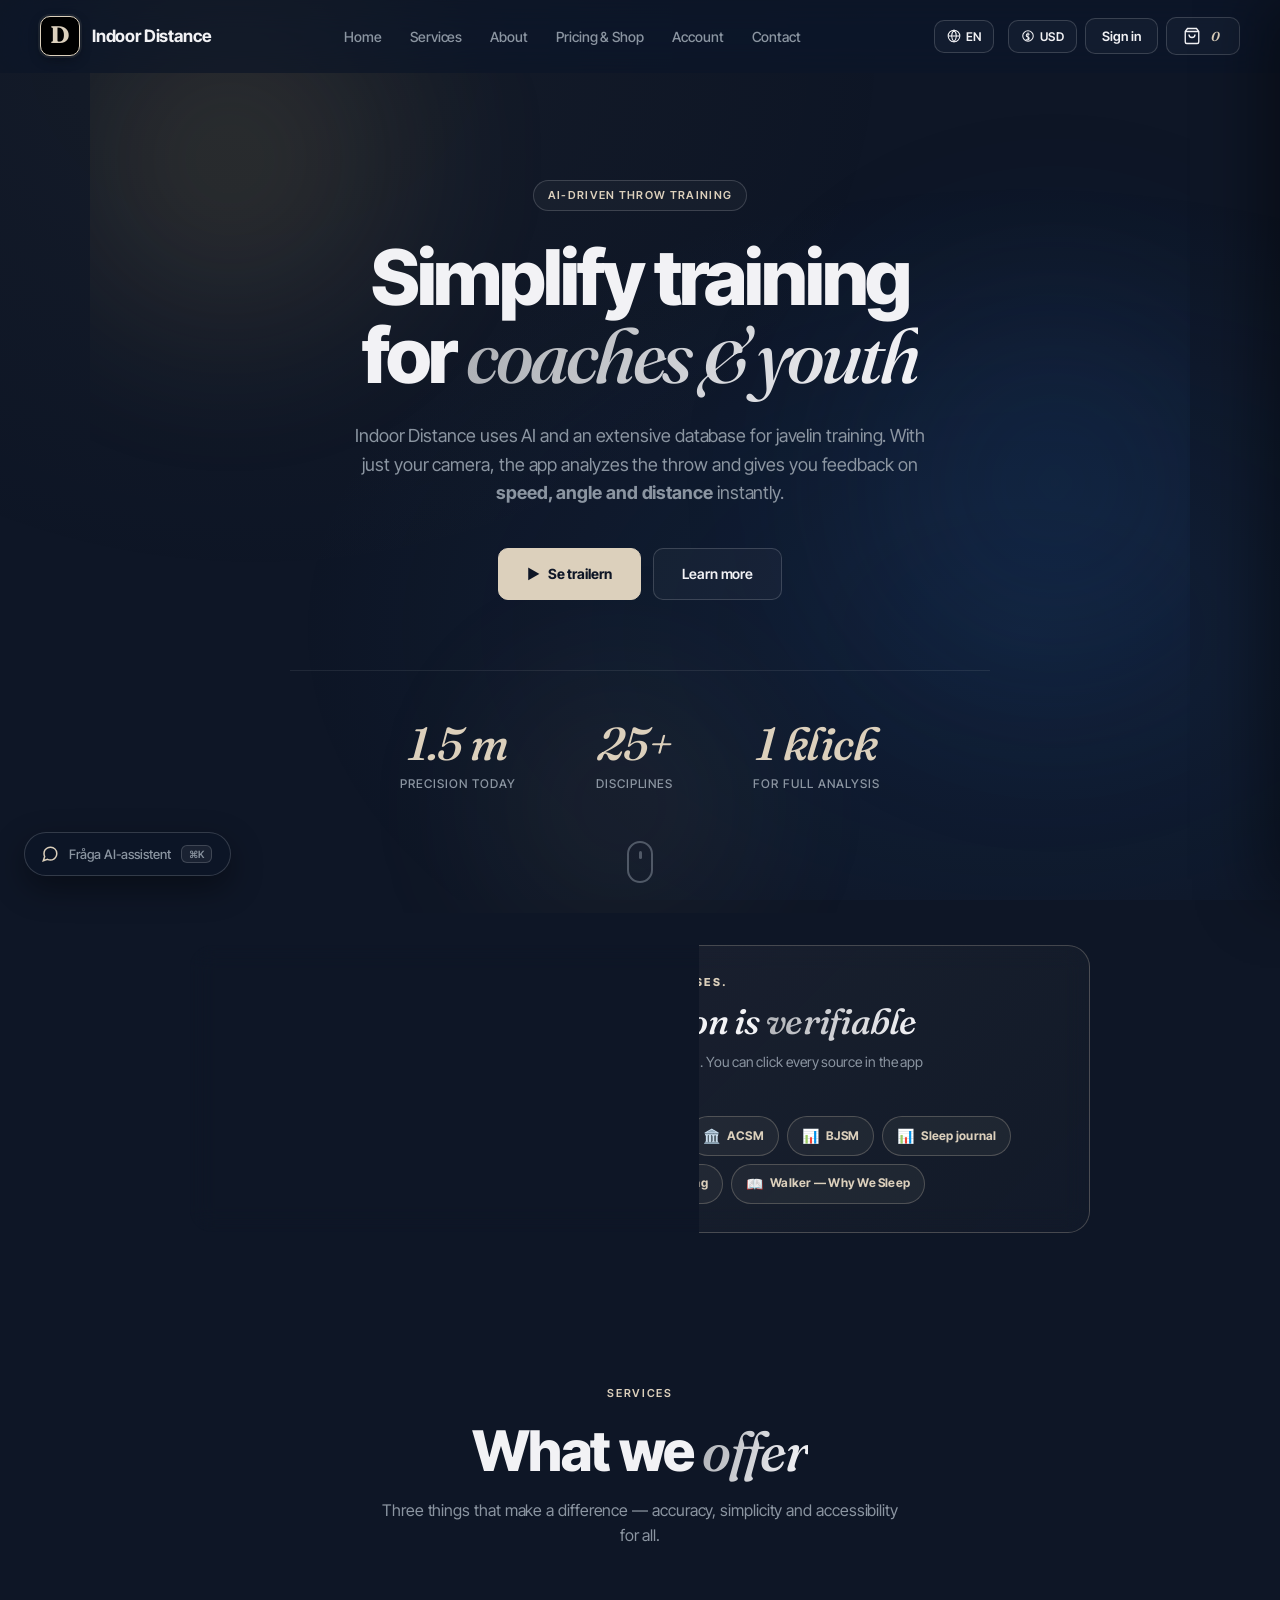
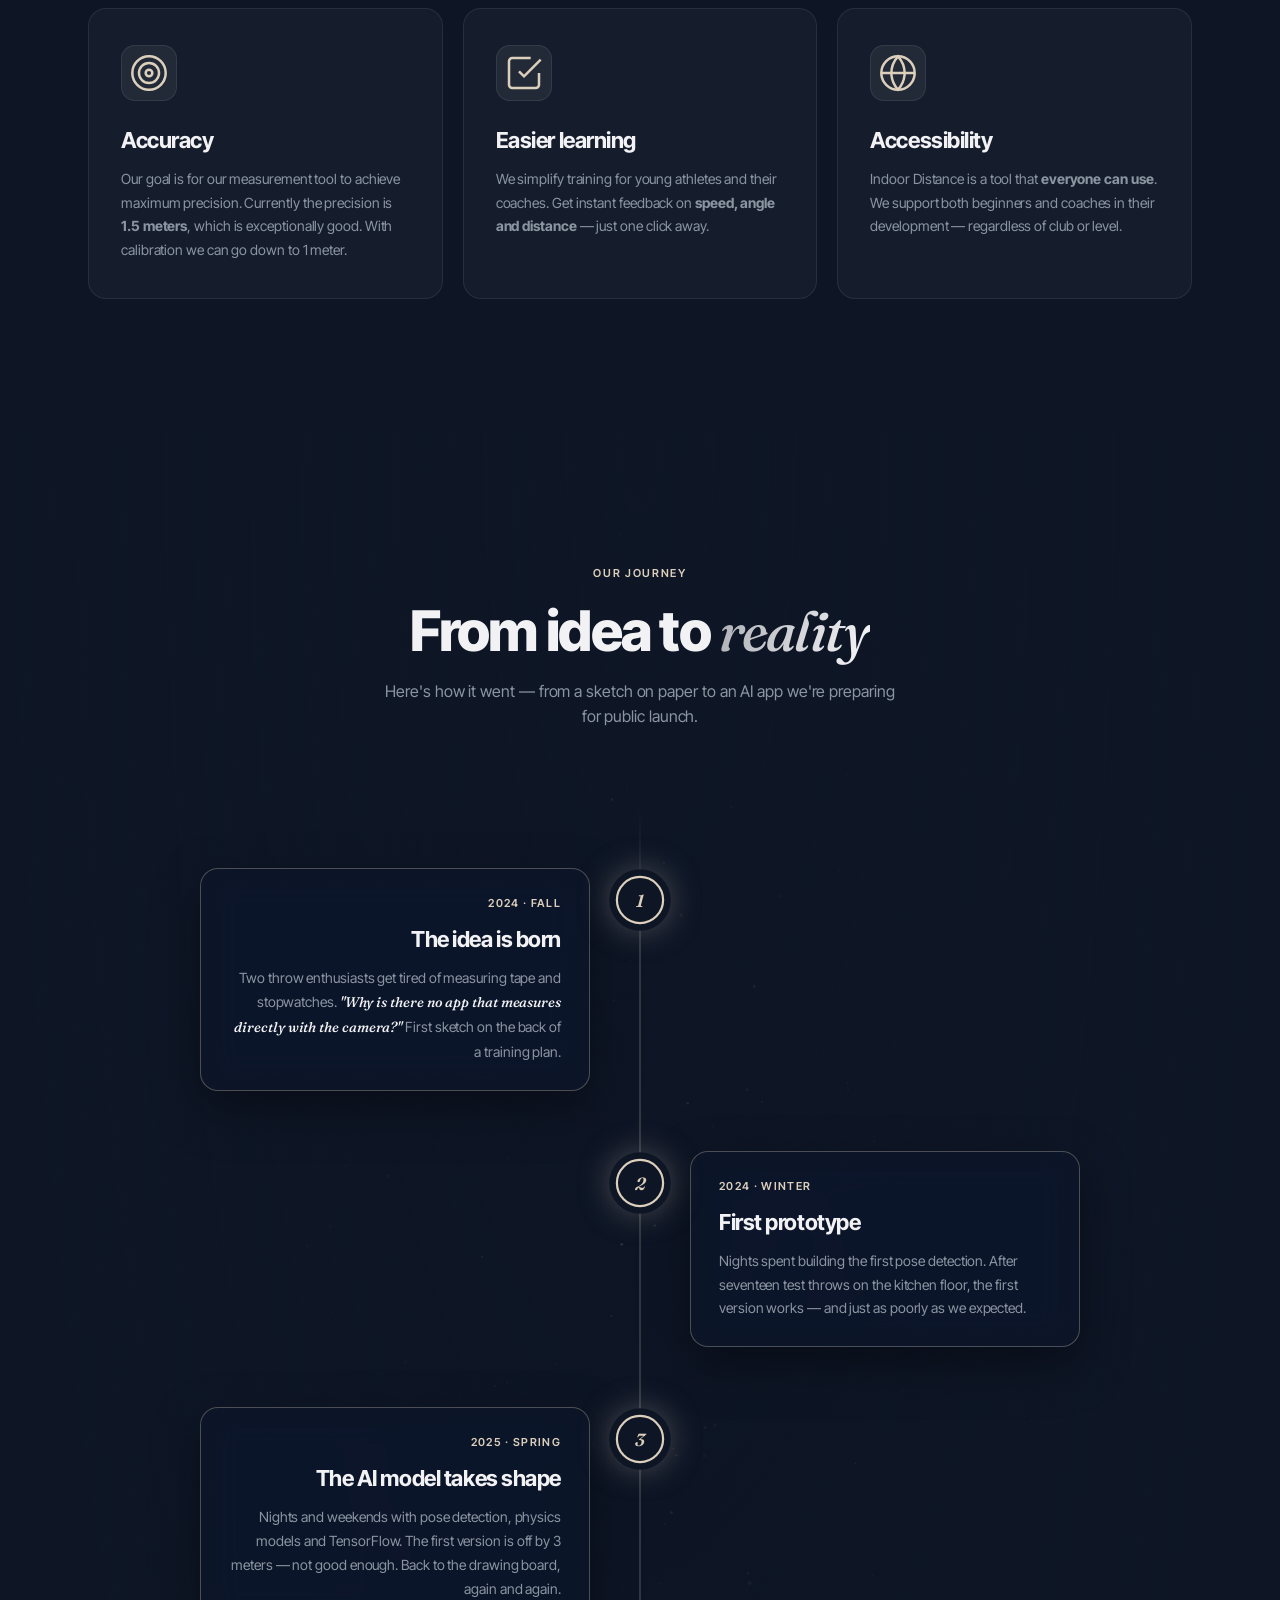
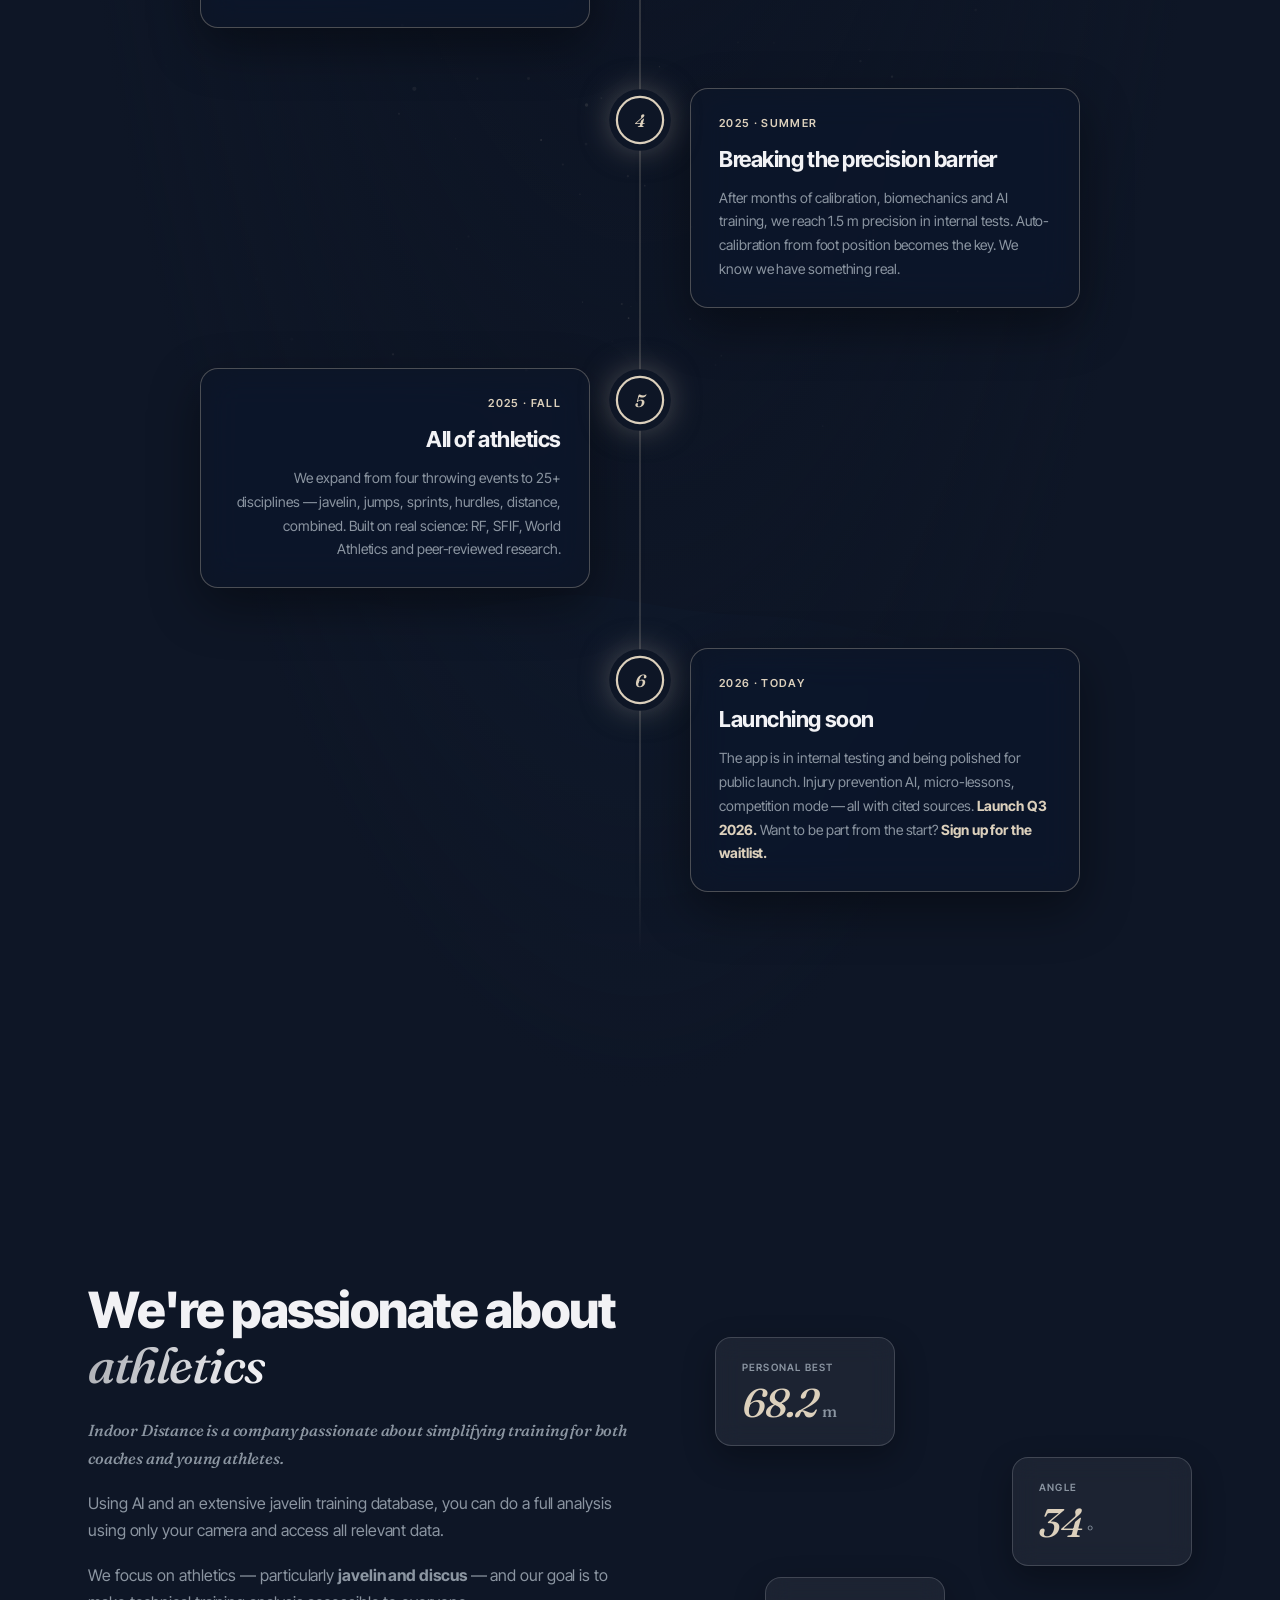
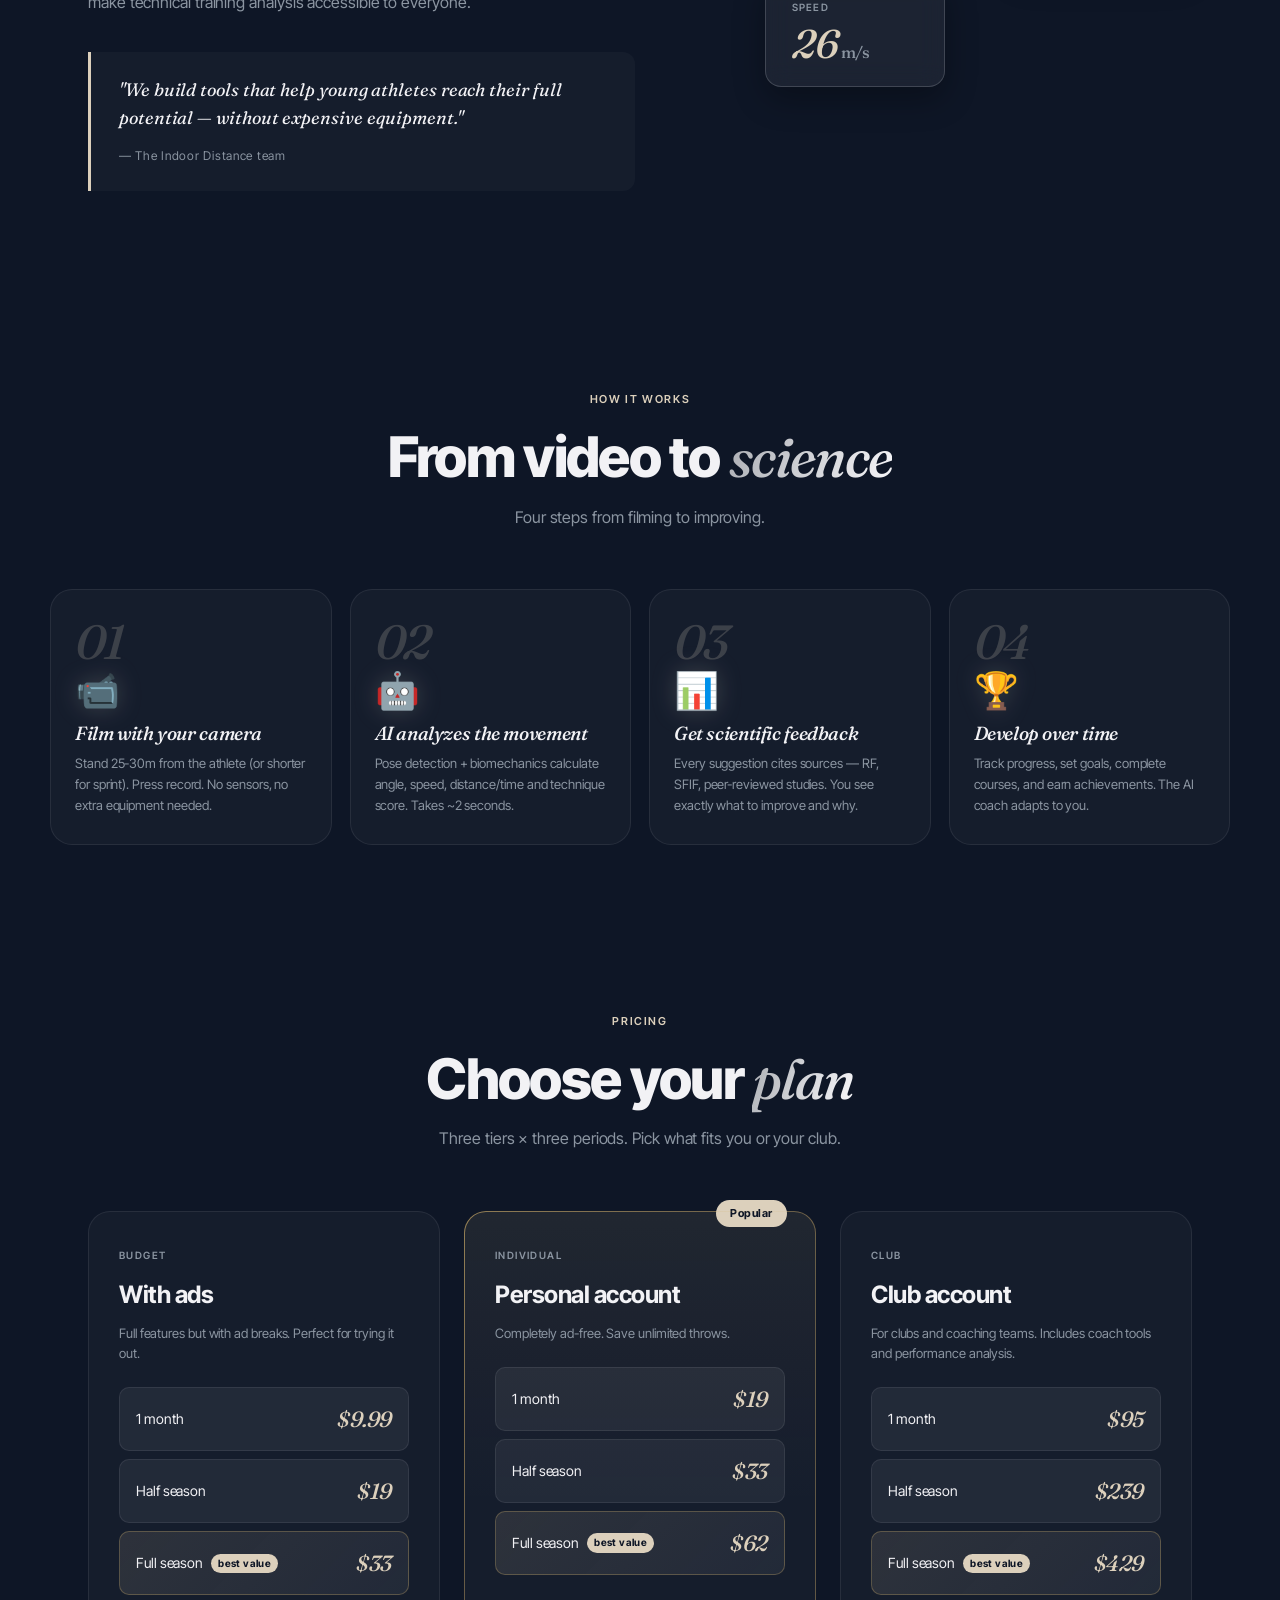
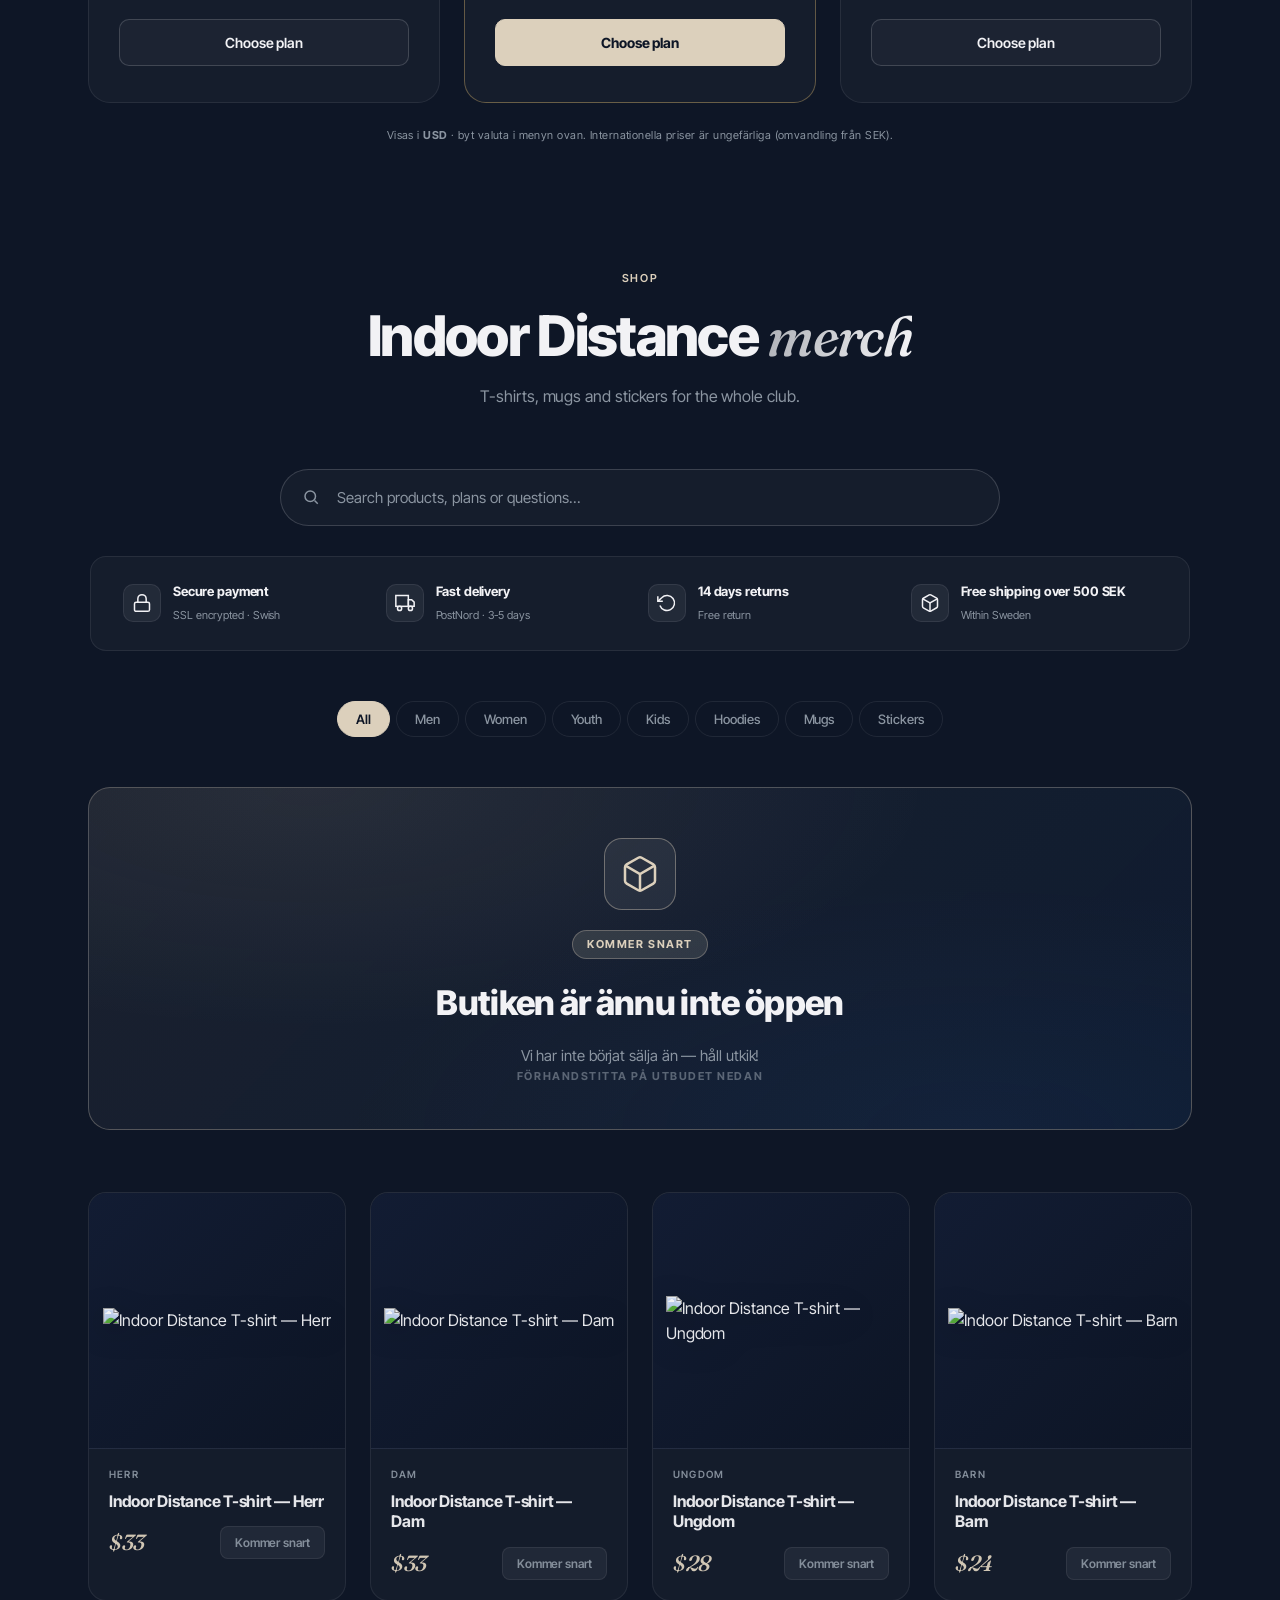
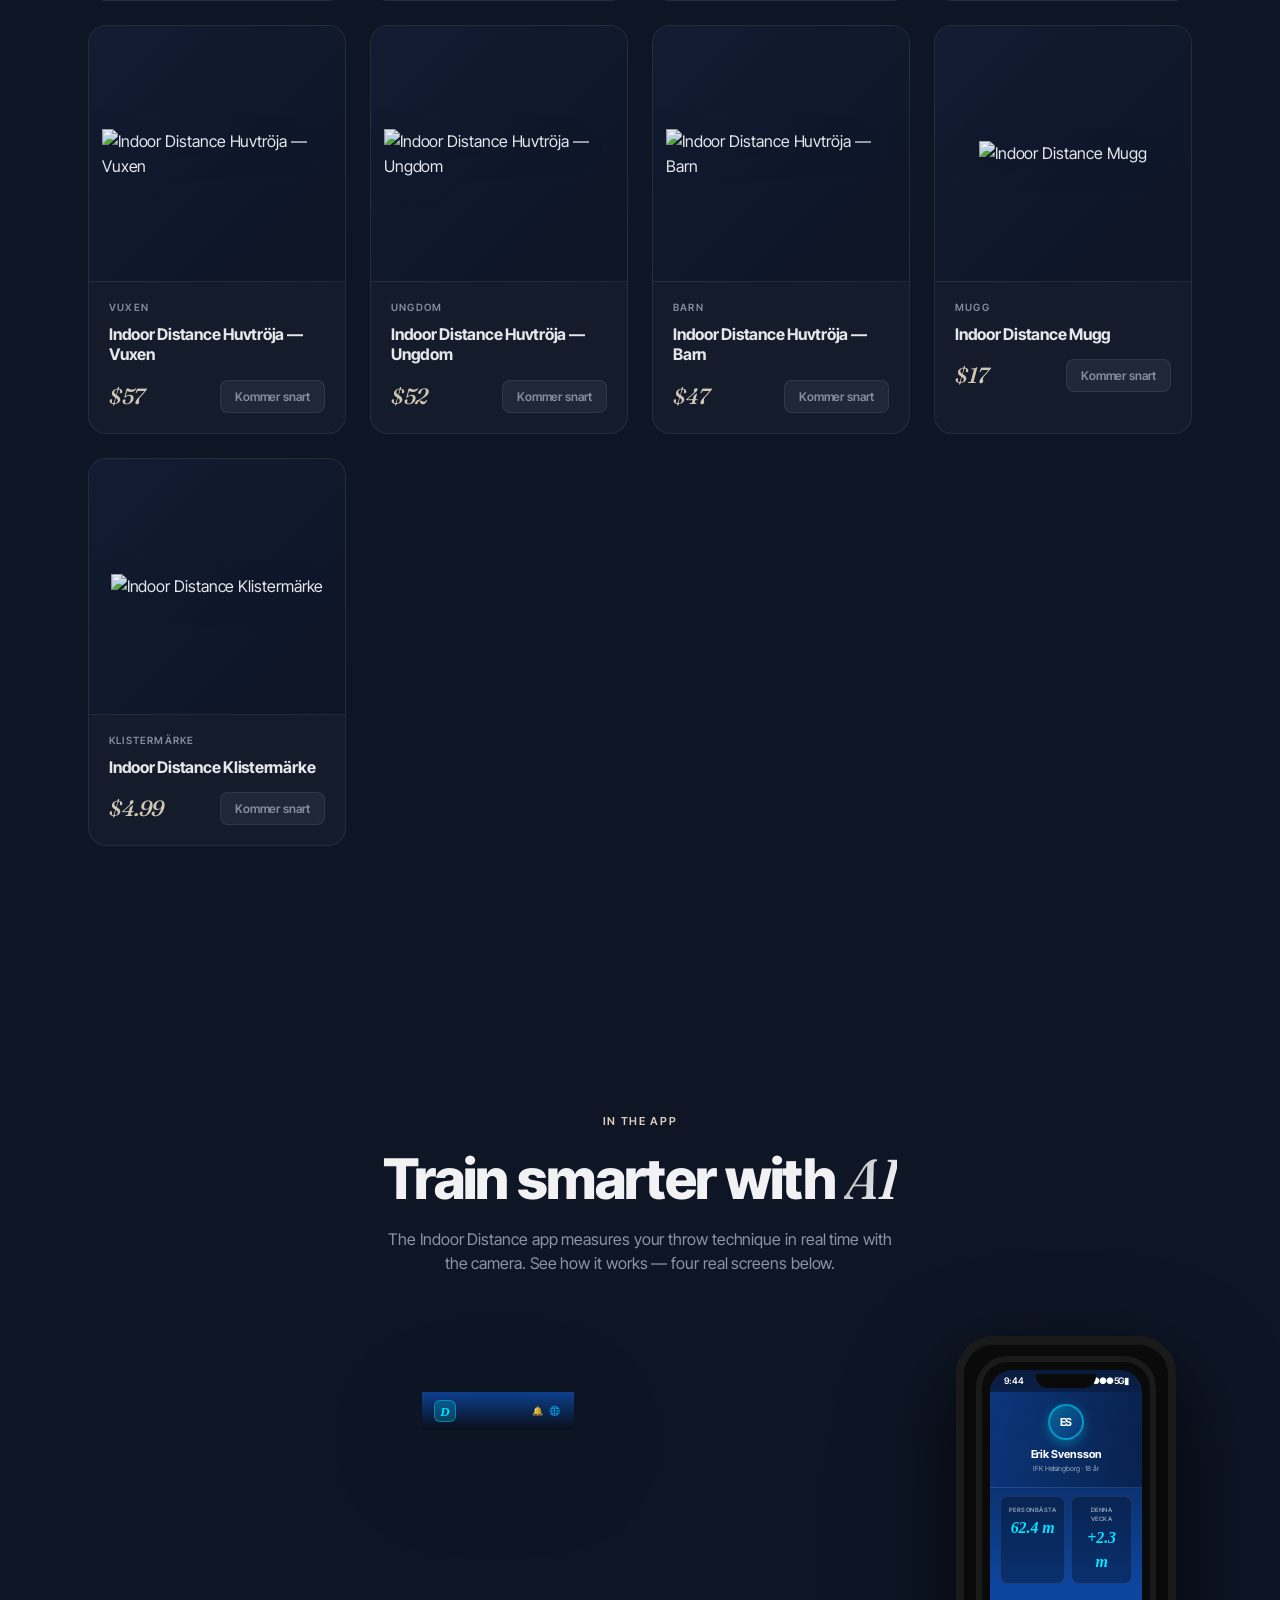
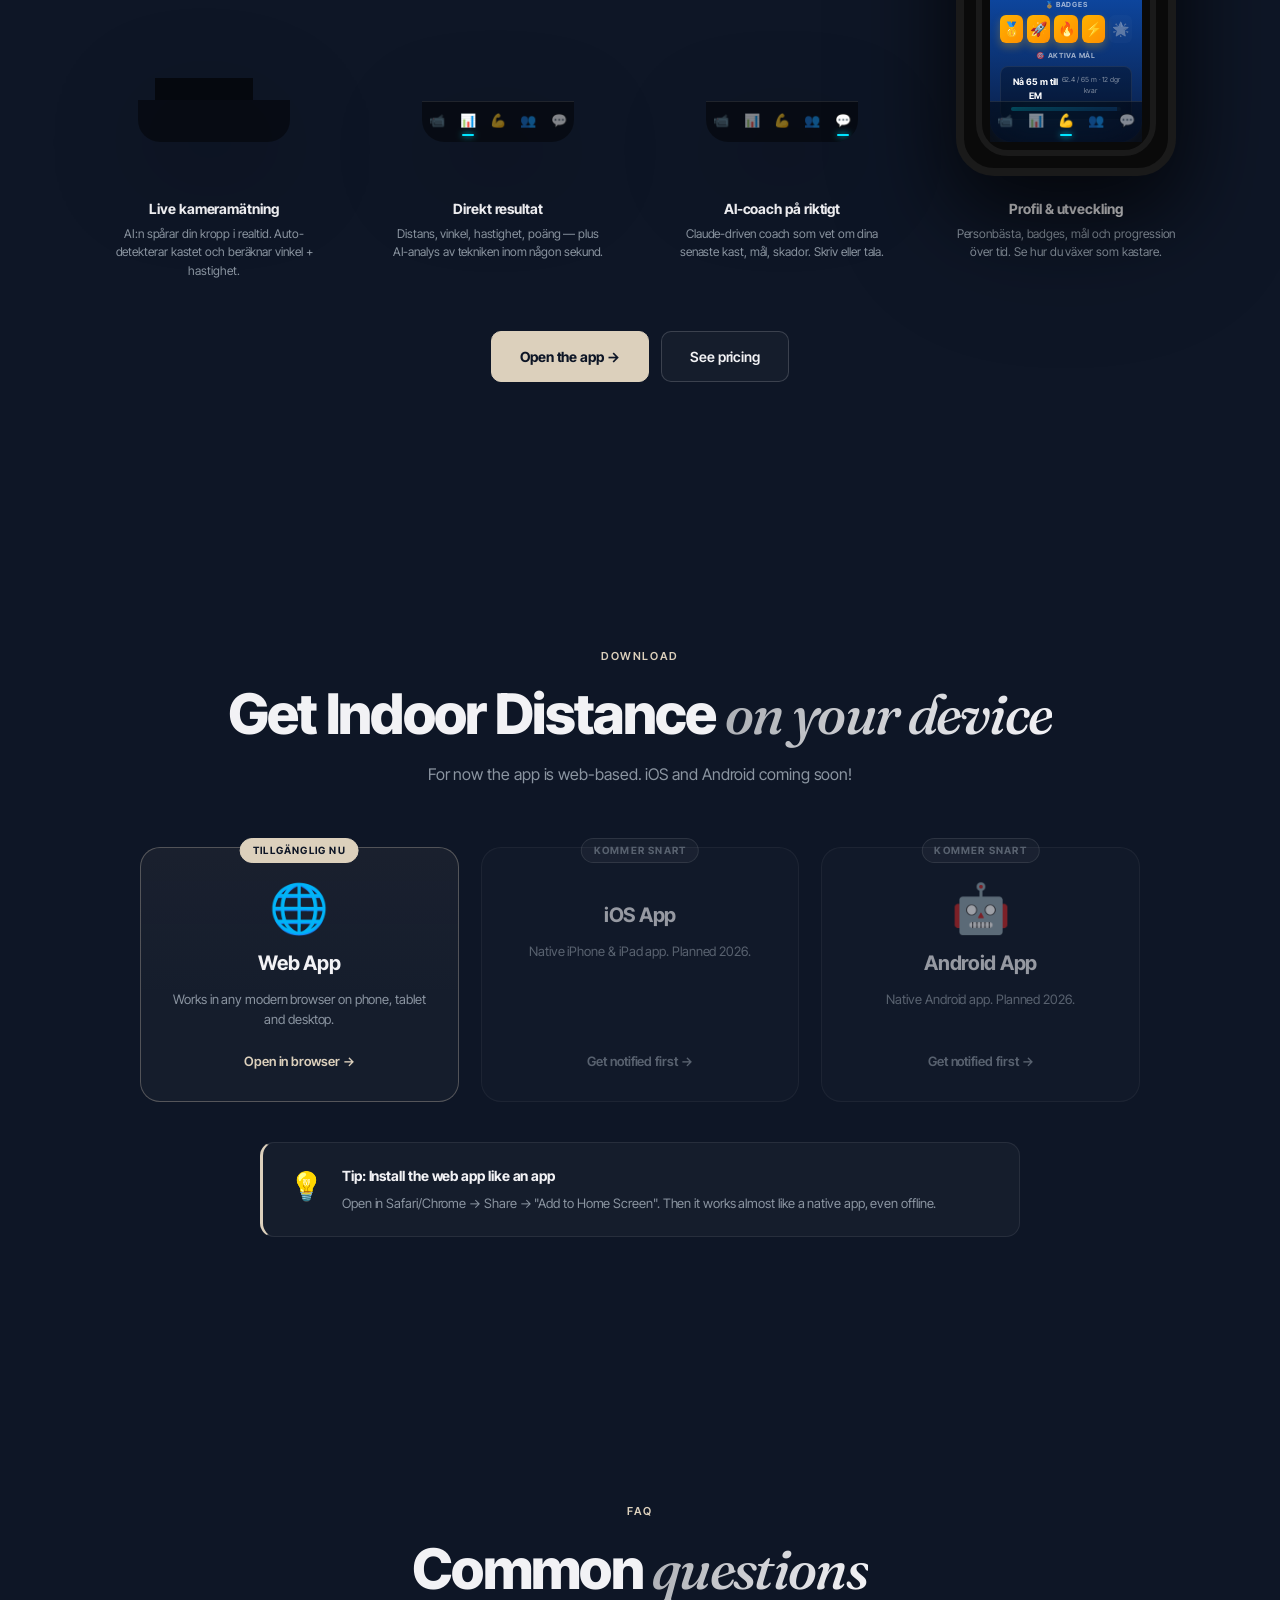
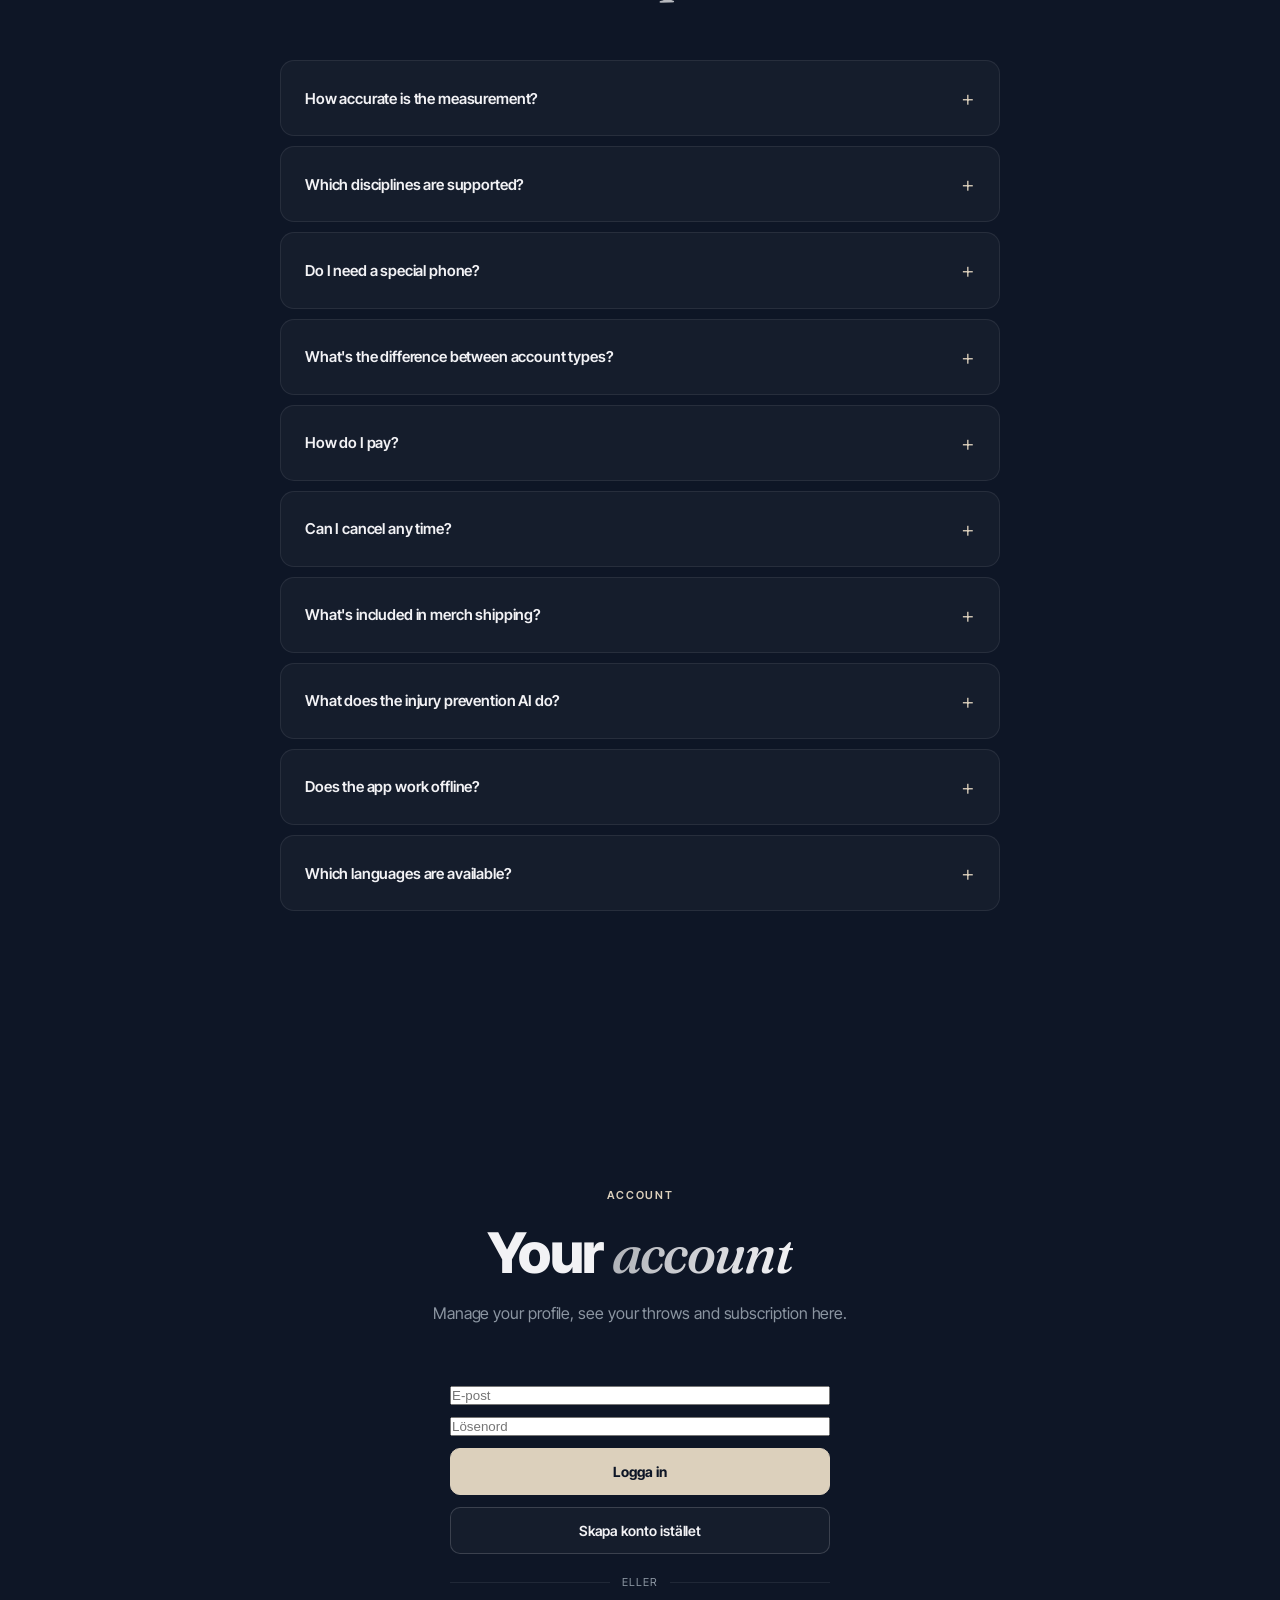
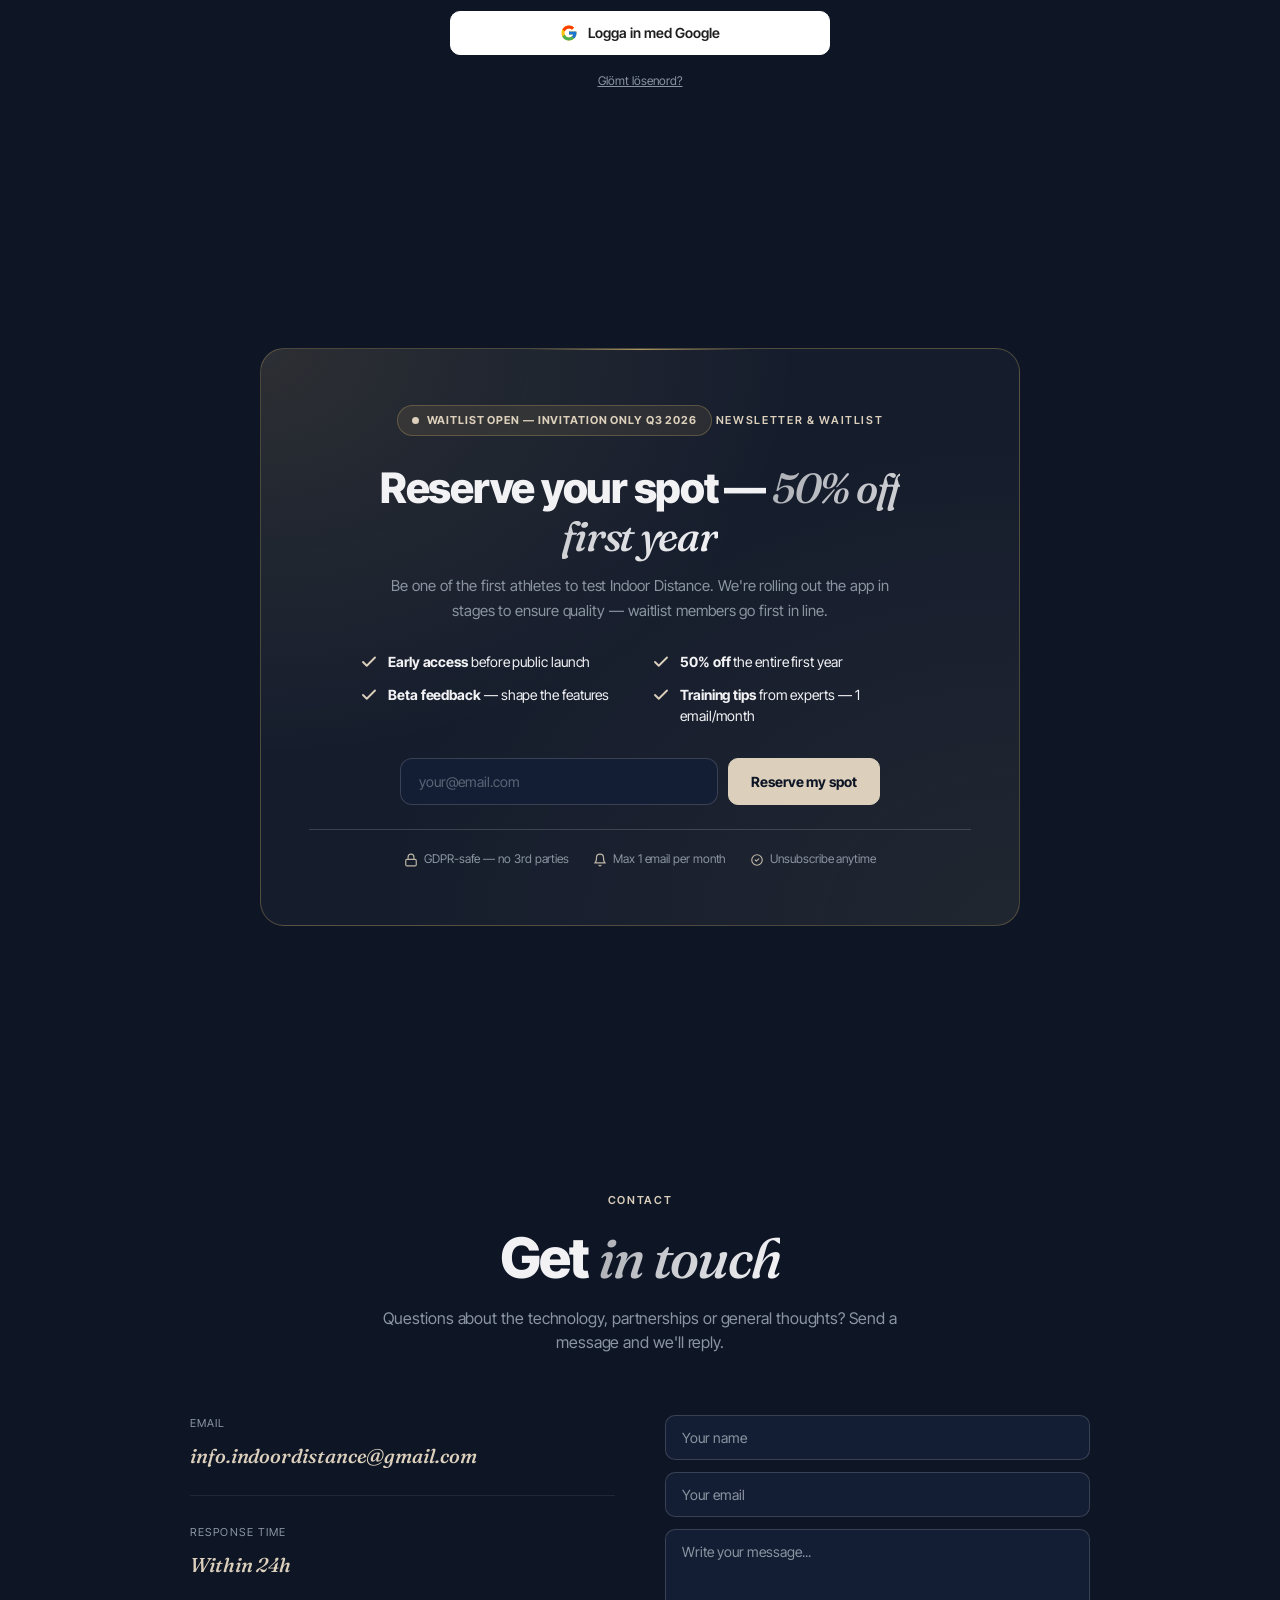
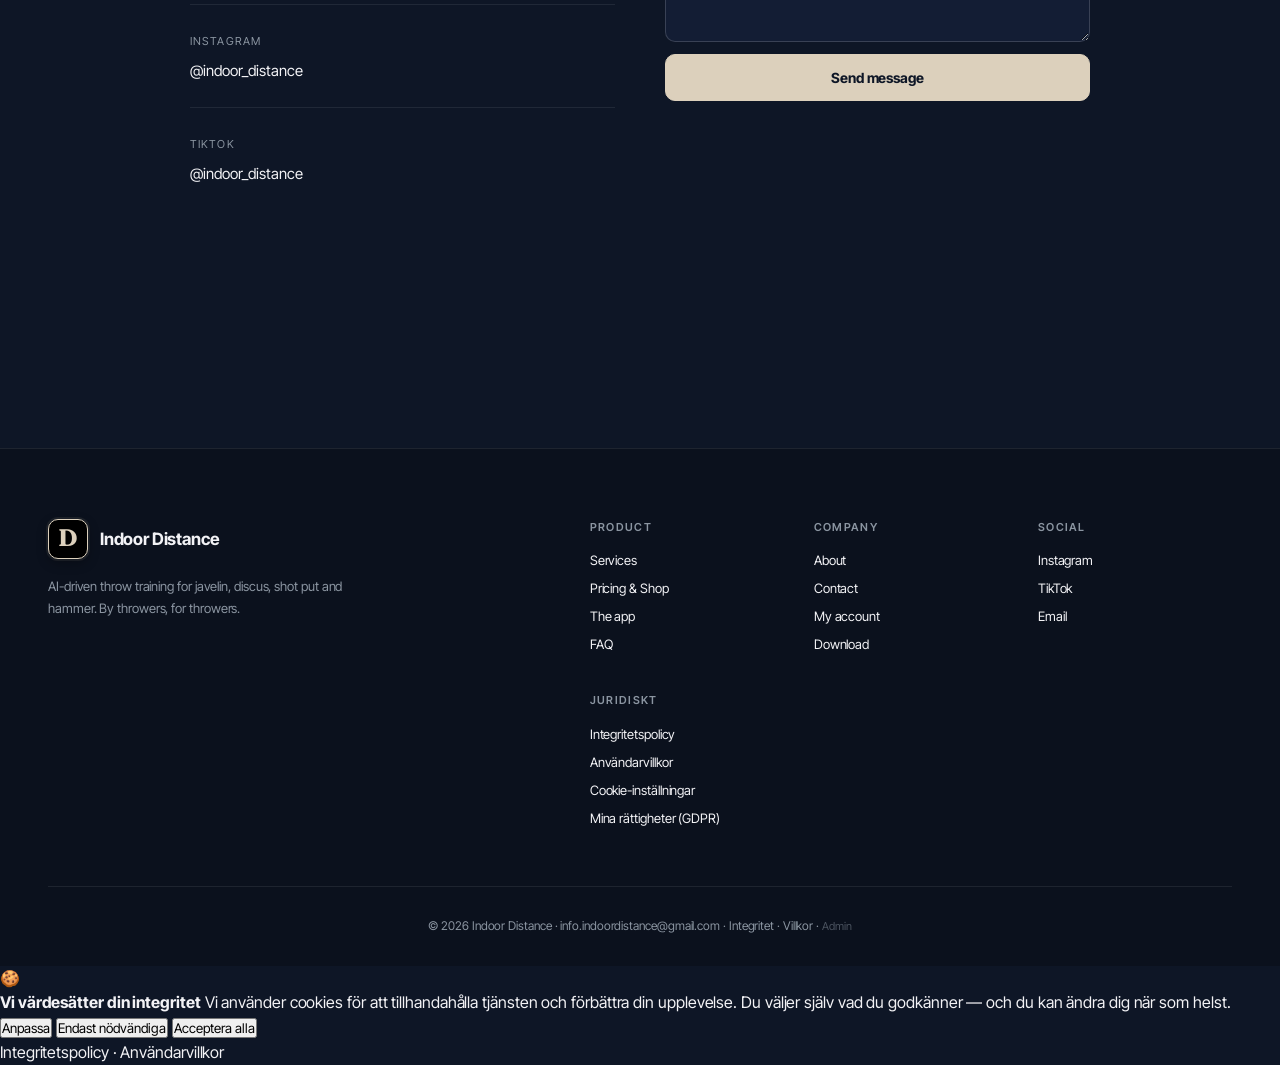
==== commit 2f75c282: "Add files via upload" ====
--- a/index.html
+++ b/index.html
@@ -13,6 +13,7 @@
 
 <!-- Canonical -->
 <link rel="canonical" href="https://indoordistance.se/">
+<link rel="sitemap" type="application/xml" href="sitemap.xml">
 
 <!-- Alternate languages (for hreflang SEO) -->
 <link rel="alternate" hreflang="sv" href="https://indoordistance.se/?lang=sv">
@@ -257,6 +258,25 @@
         <button onclick="setLanguage('zh')" data-flag="🇨🇳"><span>🇨🇳</span> 中文</button>
       </div>
     </div>
+    <!-- Currency switcher -->
+    <div class="lang-switcher" id="currencySwitcher" style="margin-left:6px">
+      <button class="lang-btn" id="currencyBtn" onclick="toggleCurrencyMenu(event)" aria-label="Valuta">
+        <svg width="14" height="14" viewBox="0 0 24 24" fill="none" stroke="currentColor" stroke-width="1.8" style="margin-right:5px">
+          <circle cx="12" cy="12" r="9"/><path d="M14.5 9.5a3 3 0 0 0-2.5-1.5c-1.5 0-3 1-3 3 0 1.5 1 2 2.5 2.5s2.5 1 2.5 2.5-1.5 3-3 3a3 3 0 0 1-2.5-1.5M12 6v12"/>
+        </svg>
+        <span id="currencyPickerBadge">SEK</span>
+      </button>
+      <div class="lang-menu" id="currencyMenu">
+        <button onclick="setCurrencyAndClose('SEK')"><span>🇸🇪</span> SEK · Svenska kronor</button>
+        <button onclick="setCurrencyAndClose('NOK')"><span>🇳🇴</span> NOK · Norske kroner</button>
+        <button onclick="setCurrencyAndClose('DKK')"><span>🇩🇰</span> DKK · Danske kroner</button>
+        <button onclick="setCurrencyAndClose('EUR')"><span>🇪🇺</span> EUR · Euro</button>
+        <button onclick="setCurrencyAndClose('USD')"><span>🇺🇸</span> USD · US Dollar</button>
+        <button onclick="setCurrencyAndClose('GBP')"><span>🇬🇧</span> GBP · British Pound</button>
+        <button onclick="setCurrencyAndClose('CHF')"><span>🇨🇭</span> CHF · Schweizerfranc</button>
+        <button onclick="setCurrencyAndClose('PLN')"><span>🇵🇱</span> PLN · Polski złoty</button>
+      </div>
+    </div>
     <button class="auth-nav-btn" id="authNavBtn" onclick="handleAuthClick()" data-i18n="nav.login">Logga in</button>
     <button class="cart-btn" onclick="openCart()" data-cursor-grow aria-label="Varukorg">
       <svg width="18" height="18" viewBox="0 0 24 24" fill="none" stroke="currentColor" stroke-width="1.8">
@@ -609,9 +629,9 @@
         <p data-i18n="plan.ads.desc">Full funktionalitet, men med reklamavbrott. Perfekt för att testa.</p>
       </div>
       <div class="price-options">
-        <div class="price-opt"><span data-i18n="plan.month">1 månad</span><strong>100 kr</strong></div>
-        <div class="price-opt"><span data-i18n="plan.halfSeason">Halv säsong</span><strong>200 kr</strong></div>
-        <div class="price-opt featured"><span data-i18n-html="plan.fullSeason">Hel säsong <em>bäst värde</em></span><strong>350 kr</strong></div>
+        <div class="price-opt"><span data-i18n="plan.month">1 månad</span><strong data-plan-price="99">99 kr</strong></div>
+        <div class="price-opt"><span data-i18n="plan.halfSeason">Halv säsong</span><strong data-plan-price="199">199 kr</strong></div>
+        <div class="price-opt featured"><span data-i18n-html="plan.fullSeason">Hel säsong <em>bäst värde</em></span><strong data-plan-price="349">349 kr</strong></div>
       </div>
       <button class="btn-secondary" onclick="goToSignup()" data-i18n="plan.choose">Välj plan</button>
     </div>
@@ -624,9 +644,9 @@
         <p data-i18n="plan.personal.desc">Helt reklamfri upplevelse. Spara obegränsat med kast.</p>
       </div>
       <div class="price-options">
-        <div class="price-opt"><span data-i18n="plan.month">1 månad</span><strong>200 kr</strong></div>
-        <div class="price-opt"><span data-i18n="plan.halfSeason">Halv säsong</span><strong>350 kr</strong></div>
-        <div class="price-opt featured"><span data-i18n-html="plan.fullSeason">Hel säsong <em>bäst värde</em></span><strong>650 kr</strong></div>
+        <div class="price-opt"><span data-i18n="plan.month">1 månad</span><strong data-plan-price="199">199 kr</strong></div>
+        <div class="price-opt"><span data-i18n="plan.halfSeason">Halv säsong</span><strong data-plan-price="349">349 kr</strong></div>
+        <div class="price-opt featured"><span data-i18n-html="plan.fullSeason">Hel säsong <em>bäst värde</em></span><strong data-plan-price="649">649 kr</strong></div>
       </div>
       <button class="btn-primary" onclick="goToSignup()" data-i18n="plan.choose">Välj plan</button>
     </div>
@@ -638,13 +658,16 @@
         <p data-i18n="plan.clubAcc.desc">För klubbar och tränarteam. Inkluderar tränarverktyg och prestanda-analys.</p>
       </div>
       <div class="price-options">
-        <div class="price-opt"><span data-i18n="plan.month">1 månad</span><strong>1 000 kr</strong></div>
-        <div class="price-opt"><span data-i18n="plan.halfSeason">Halv säsong</span><strong>2 500 kr</strong></div>
-        <div class="price-opt featured"><span data-i18n-html="plan.fullSeason">Hel säsong <em>bäst värde</em></span><strong>4 500 kr</strong></div>
+        <div class="price-opt"><span data-i18n="plan.month">1 månad</span><strong data-plan-price="999">999 kr</strong></div>
+        <div class="price-opt"><span data-i18n="plan.halfSeason">Halv säsong</span><strong data-plan-price="2499">2 499 kr</strong></div>
+        <div class="price-opt featured"><span data-i18n-html="plan.fullSeason">Hel säsong <em>bäst värde</em></span><strong data-plan-price="4499">4 499 kr</strong></div>
       </div>
       <button class="btn-secondary" onclick="goToSignup()" data-i18n="plan.choose">Välj plan</button>
     </div>
   </div>
+  <p style="text-align:center;color:var(--text-mute);font-size:11px;margin-top:24px;letter-spacing:0.04em">
+    Visas i <strong id="currencyDisclaimerCode">SEK</strong> · byt valuta i menyn ovan. Internationella priser är ungefärliga (omvandling från SEK).
+  </p>
 
   <!-- BUTIK -->
   <div class="section-head" style="margin-top:120px">
@@ -1053,6 +1076,7 @@
           <button data-tab="orders" onclick="switchAcctTab('orders', this)">Beställningar</button>
           <button data-tab="profile" onclick="switchAcctTab('profile', this)">Profil</button>
           <button data-tab="subscription" onclick="switchAcctTab('subscription', this)">Prenumeration</button>
+          <button id="myRightsBtn" data-tab="rights" onclick="switchAcctTab('rights', this)">Mina rättigheter (GDPR)</button>
           <button onclick="webLogout()" style="color:var(--text-mute);margin-top:12px">Logga ut</button>
         </div>
       </aside>
@@ -1104,10 +1128,100 @@
           </div>
           <button class="btn-secondary" onclick="window.open('mailto:info.indoordistance@gmail.com?subject=Avsluta prenumeration', '_blank')" style="margin-top:20px">Avsluta prenumeration</button>
         </div>
+
+        <!-- GDPR-rättigheter -->
+        <div class="acct-tab" id="acctTab-rights" style="display:none">
+          <h3>Mina rättigheter <span style="font-size:11px;color:var(--text-mute);letter-spacing:0.08em">(GDPR)</span></h3>
+          <p class="sub">Enligt EU:s dataskyddsförordning har du följande rättigheter över dina personuppgifter. Du kan utöva dem direkt här.</p>
+
+          <!-- Dataexport -->
+          <div class="gdpr-card">
+            <div class="gdpr-icon">📦</div>
+            <div class="gdpr-body">
+              <h4>Ladda ner all min data</h4>
+              <p>Få en kopia av allt vi har om dig — profil, kast, beställningar, inställningar — som JSON-fil. Klar inom några sekunder.</p>
+              <button class="btn-secondary" onclick="gdprExportData()">Ladda ner mina data</button>
+            </div>
+          </div>
+
+          <!-- Cookie-inställningar -->
+          <div class="gdpr-card">
+            <div class="gdpr-icon">🍪</div>
+            <div class="gdpr-body">
+              <h4>Cookie-inställningar</h4>
+              <p>Ändra vilka cookies du tillåter. Du kan när som helst dra tillbaka eller utöka ditt samtycke.</p>
+              <button class="btn-secondary" onclick="openCookiePrefs()">Hantera cookies</button>
+            </div>
+          </div>
+
+          <!-- Rättelse via mail -->
+          <div class="gdpr-card">
+            <div class="gdpr-icon">✏️</div>
+            <div class="gdpr-body">
+              <h4>Rätta information</h4>
+              <p>Du kan ändra namn, e-post och övriga uppgifter under <strong>Profil</strong>. Behöver du hjälp eller vill rätta något annat — mejla oss.</p>
+              <button class="btn-secondary" onclick="window.open('mailto:info.indoordistance@gmail.com?subject=Rätta personuppgifter', '_blank')">Kontakta oss</button>
+            </div>
+          </div>
+
+          <!-- Klagomål -->
+          <div class="gdpr-card">
+            <div class="gdpr-icon">⚖️</div>
+            <div class="gdpr-body">
+              <h4>Lämna klagomål</h4>
+              <p>Anser du att vi hanterar dina personuppgifter felaktigt? Du har rätt att klaga till Integritetsskyddsmyndigheten (IMY).</p>
+              <button class="btn-secondary" onclick="window.open('https://www.imy.se/privatperson/klagomal/', '_blank')">Till IMY:s klagomålssida</button>
+            </div>
+          </div>
+
+          <!-- Radera konto — farligt -->
+          <div class="gdpr-card gdpr-danger">
+            <div class="gdpr-icon">🗑️</div>
+            <div class="gdpr-body">
+              <h4>Radera mitt konto</h4>
+              <p>Tar bort ditt konto och all personlig data inom 30 dagar. Köphistorik bevaras enligt Bokföringslag (7 år) men avidentifieras. <strong>Detta går inte att ångra.</strong></p>
+              <button class="btn-danger" onclick="gdprStartDelete()">Radera mitt konto</button>
+            </div>
+          </div>
+
+          <p style="font-size:11px;color:var(--text-mute);margin-top:24px;line-height:1.6">
+            Fullständig information finns i vår <a href="policy.html" style="color:var(--accent)">integritetspolicy</a>. Vid frågor: <a href="mailto:info.indoordistance@gmail.com" style="color:var(--accent)">info.indoordistance@gmail.com</a>. Vi svarar inom 30 dagar.
+          </p>
+        </div>
+
       </div>
     </div>
   </div>
 </section>
+
+<!-- ── GDPR Radera konto - bekräftelse-modal ── -->
+<div id="gdprDeleteModal" class="modal-backdrop" style="display:none" onclick="if(event.target===this)gdprCancelDelete()">
+  <div class="modal-content" style="max-width:480px">
+    <button class="modal-close" onclick="gdprCancelDelete()">×</button>
+    <div style="padding:32px 30px">
+      <div style="font-size:48px;text-align:center;margin-bottom:16px">⚠️</div>
+      <h2 style="font-family:var(--serif);font-style:italic;font-size:26px;text-align:center;margin-bottom:10px;color:var(--text)">Radera ditt konto?</h2>
+      <p style="font-size:13px;color:var(--text-mute);line-height:1.65;text-align:center;margin-bottom:20px">
+        Detta tar bort all personlig data inom 30 dagar och kan <strong style="color:#E27474">inte ångras</strong>. Köphistorik bevaras i 7 år enligt Bokföringslag, men avidentifieras.
+      </p>
+
+      <div style="background:rgba(226,116,116,0.08);border:1px solid rgba(226,116,116,0.30);border-radius:10px;padding:14px;margin-bottom:18px;font-size:12px;line-height:1.55;color:#E27474">
+        <strong>Vad raderas direkt:</strong> profil, träningsdata, mål, inställningar, sparade kast, videor.<br><br>
+        <strong>Vad sparas (avidentifierat):</strong> orderhistorik (bokföringskrav), aggregerad analysdata.
+      </div>
+
+      <label style="display:block;font-size:12px;color:var(--text);margin-bottom:8px">Skriv <strong style="color:#E27474">RADERA</strong> för att bekräfta:</label>
+      <input id="gdprConfirmText" type="text" placeholder="RADERA"
+        style="width:100%;background:var(--surface-2);border:1.5px solid var(--border-2);border-radius:10px;padding:12px 14px;color:var(--text);font-size:14px;font-family:inherit;letter-spacing:0.06em;margin-bottom:18px"
+        oninput="document.getElementById('gdprConfirmBtn').disabled = this.value.trim() !== 'RADERA'">
+
+      <div style="display:flex;gap:10px">
+        <button class="btn-secondary" style="flex:1" onclick="gdprCancelDelete()">Avbryt</button>
+        <button class="btn-danger" id="gdprConfirmBtn" disabled style="flex:1;opacity:.5" onclick="gdprConfirmDelete()">Radera konto</button>
+      </div>
+    </div>
+  </div>
+</div>
 
 <!-- ── NEWSLETTER ── -->
 <section id="newsletter">
@@ -1230,10 +1344,19 @@
         <a href="https://tiktok.com/@indoor_distance" target="_blank">TikTok</a>
         <a href="mailto:info.indoordistance@gmail.com" data-i18n="contact.email">E-post</a>
       </div>
+      <div>
+        <h4>Juridiskt</h4>
+        <a href="policy.html">Integritetspolicy</a>
+        <a href="villkor.html">Användarvillkor</a>
+        <a href="#" onclick="openCookiePrefs();return false;">Cookie-inställningar</a>
+        <a href="#konto" onclick="setTimeout(()=>document.getElementById('myRightsBtn')&&document.getElementById('myRightsBtn').click(),400)">Mina rättigheter (GDPR)</a>
+      </div>
     </div>
   </div>
   <div class="footer-bottom">
     © 2026 Indoor Distance · info.indoordistance@gmail.com ·
+    <a href="policy.html" style="color:var(--text-mute)">Integritet</a> ·
+    <a href="villkor.html" style="color:var(--text-mute)">Villkor</a> ·
     <a href="admin.html" style="color:var(--text-mute);font-size:11px;opacity:0.5">Admin</a>
   </div>
 </footer>
@@ -1391,7 +1514,7 @@
 
       <label style="display:flex;align-items:flex-start;gap:8px;font-size:12px;color:var(--text-mute);line-height:1.5;cursor:pointer;margin-top:14px">
         <input type="checkbox" id="coTerms" required>
-        <span>Jag godkänner villkoren och har läst integritetspolicyn.</span>
+        <span>Jag godkänner <a href="villkor.html" target="_blank" style="color:var(--accent)">användarvillkoren</a> och har läst <a href="policy.html" target="_blank" style="color:var(--accent)">integritetspolicyn</a>.</span>
       </label>
       <div style="display:flex;gap:10px;margin-top:14px">
         <button class="btn-secondary" onclick="coBack(2)">← Tillbaka</button>
@@ -1550,6 +1673,85 @@
   </div>
 </div>
 
+<!-- ═══════════════════════════════════════════════════════════
+     GDPR COOKIE CONSENT — banner + preferences modal
+     ═══════════════════════════════════════════════════════════ -->
+<div id="cookieBanner" class="cookie-banner" style="display:none">
+  <div class="cookie-banner-inner">
+    <div class="cookie-banner-content">
+      <div class="cookie-banner-icon">🍪</div>
+      <div class="cookie-banner-text">
+        <strong>Vi värdesätter din integritet</strong>
+        <span>Vi använder cookies för att tillhandahålla tjänsten och förbättra din upplevelse. Du väljer själv vad du godkänner — och du kan ändra dig när som helst.</span>
+      </div>
+    </div>
+    <div class="cookie-banner-actions">
+      <button class="cookie-btn-text" onclick="openCookiePrefs()">Anpassa</button>
+      <button class="cookie-btn-ghost" onclick="acceptCookies('necessary')">Endast nödvändiga</button>
+      <button class="cookie-btn-primary" onclick="acceptCookies('all')">Acceptera alla</button>
+    </div>
+    <div class="cookie-banner-links">
+      <a href="policy.html">Integritetspolicy</a>
+      <span>·</span>
+      <a href="villkor.html">Användarvillkor</a>
+    </div>
+  </div>
+</div>
+
+<div id="cookiePrefsModal" class="cookie-prefs-modal" style="display:none">
+  <div class="cookie-prefs-card">
+    <button class="cookie-prefs-close" onclick="closeCookiePrefs()" aria-label="Stäng">×</button>
+    <div class="cookie-prefs-eye">Cookie-inställningar</div>
+    <h2 class="cookie-prefs-title">Anpassa dina cookies</h2>
+    <p class="cookie-prefs-sub">Välj vilka kategorier av cookies du tillåter. Du kan ändra valet när som helst via "Cookie-inställningar" i sidfoten.</p>
+
+    <div class="cookie-cat">
+      <div class="cookie-cat-head">
+        <div>
+          <div class="cookie-cat-name">Nödvändiga</div>
+          <div class="cookie-cat-desc">Krävs för att tjänsten ska fungera (inloggning, varukorg, språkval). Kan inte stängas av.</div>
+        </div>
+        <div class="cookie-toggle cookie-toggle-locked">PÅ</div>
+      </div>
+    </div>
+
+    <div class="cookie-cat">
+      <div class="cookie-cat-head">
+        <div>
+          <div class="cookie-cat-name">Analys</div>
+          <div class="cookie-cat-desc">Anonym statistik om hur sidan används så vi kan förbättra den. Vi mäter inte enskilda personer.</div>
+        </div>
+        <label class="cookie-toggle">
+          <input type="checkbox" id="cookieToggleAnalytics">
+          <span class="cookie-toggle-slider"></span>
+        </label>
+      </div>
+    </div>
+
+    <div class="cookie-cat">
+      <div class="cookie-cat-head">
+        <div>
+          <div class="cookie-cat-name">Marknadsföring</div>
+          <div class="cookie-cat-desc">Används idag inte aktivt. Aktiveras endast om du samtycker till framtida personaliserad marknadsföring.</div>
+        </div>
+        <label class="cookie-toggle">
+          <input type="checkbox" id="cookieToggleMarketing">
+          <span class="cookie-toggle-slider"></span>
+        </label>
+      </div>
+    </div>
+
+    <div class="cookie-prefs-actions">
+      <button class="cookie-btn-ghost" onclick="acceptCookies('necessary'); closeCookiePrefs();">Endast nödvändiga</button>
+      <button class="cookie-btn-primary" onclick="saveCookiePrefs()">Spara mitt val</button>
+    </div>
+
+    <div class="cookie-prefs-links">
+      Läs mer i vår <a href="policy.html">integritetspolicy</a> · <a href="villkor.html">användarvillkor</a>
+    </div>
+  </div>
+</div>
+
 <script src="script.js?v=20260604dbd"></script>
 </body>
 </html>
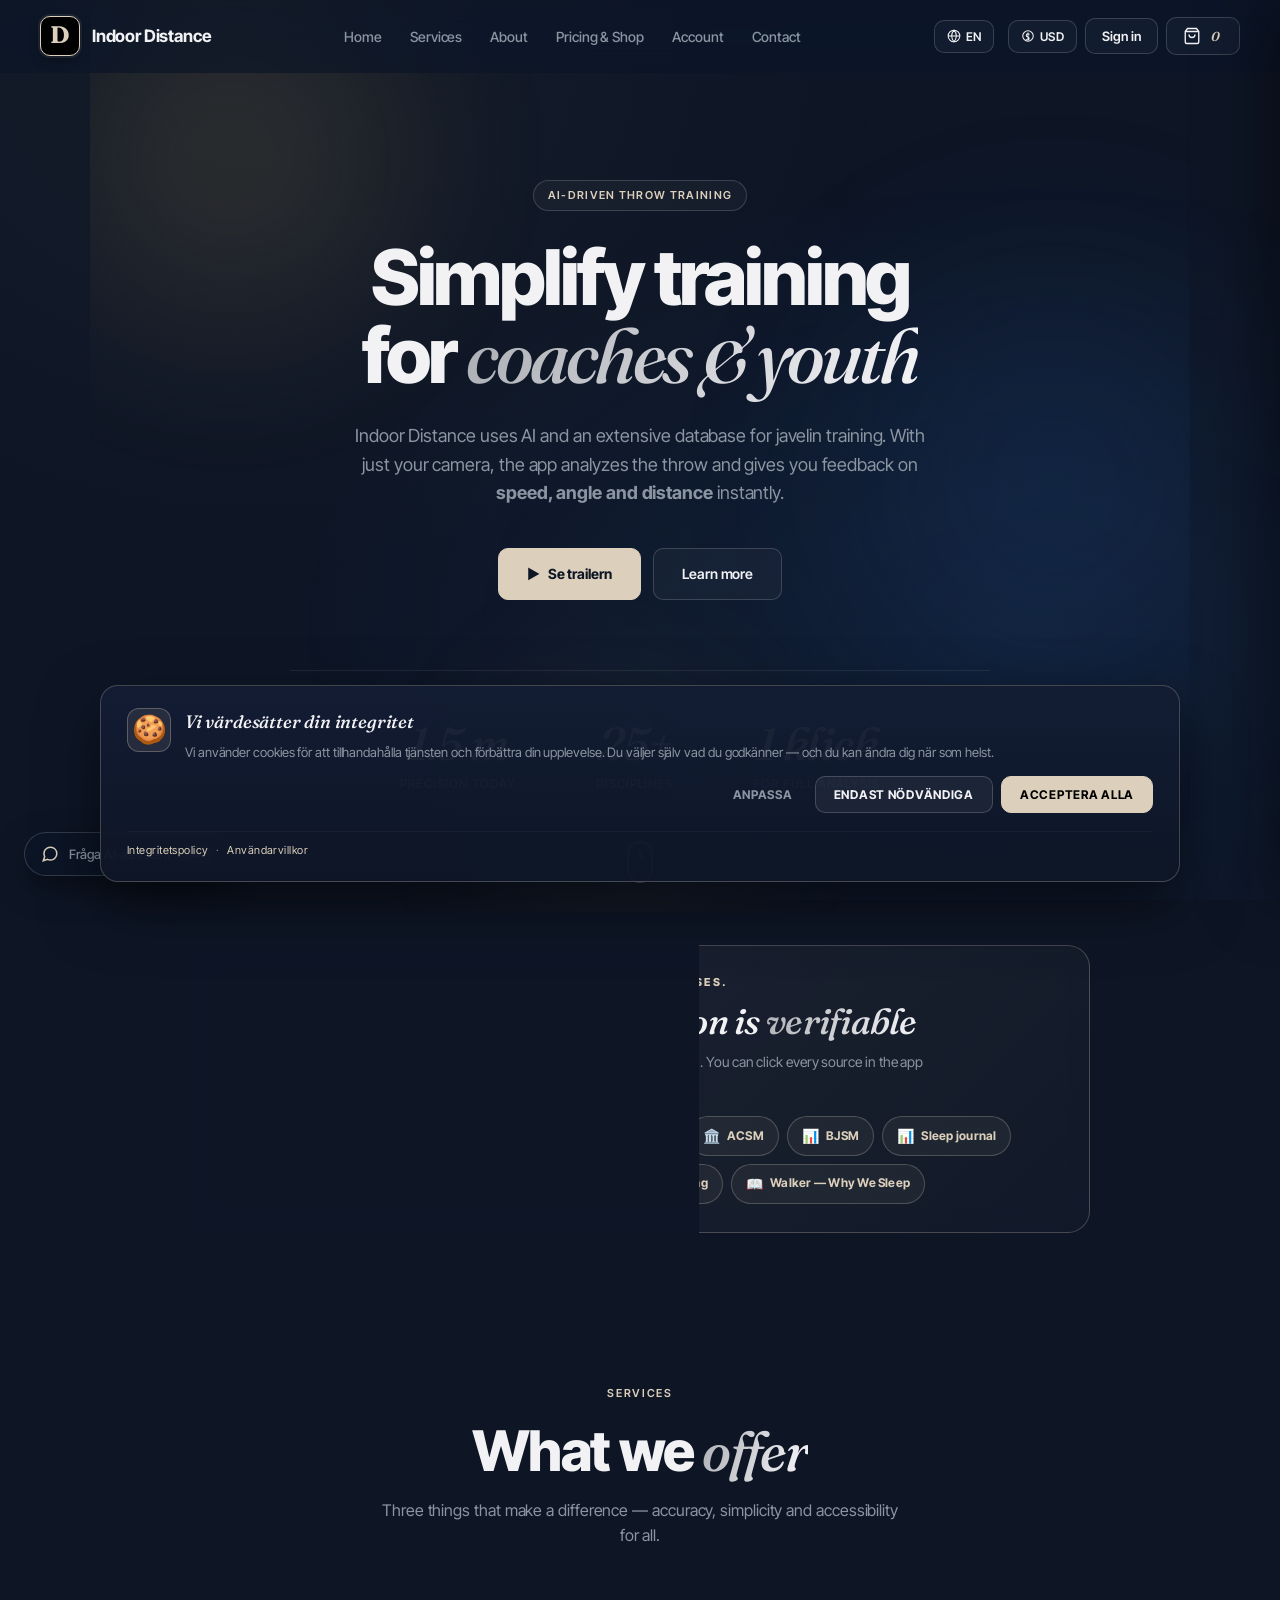
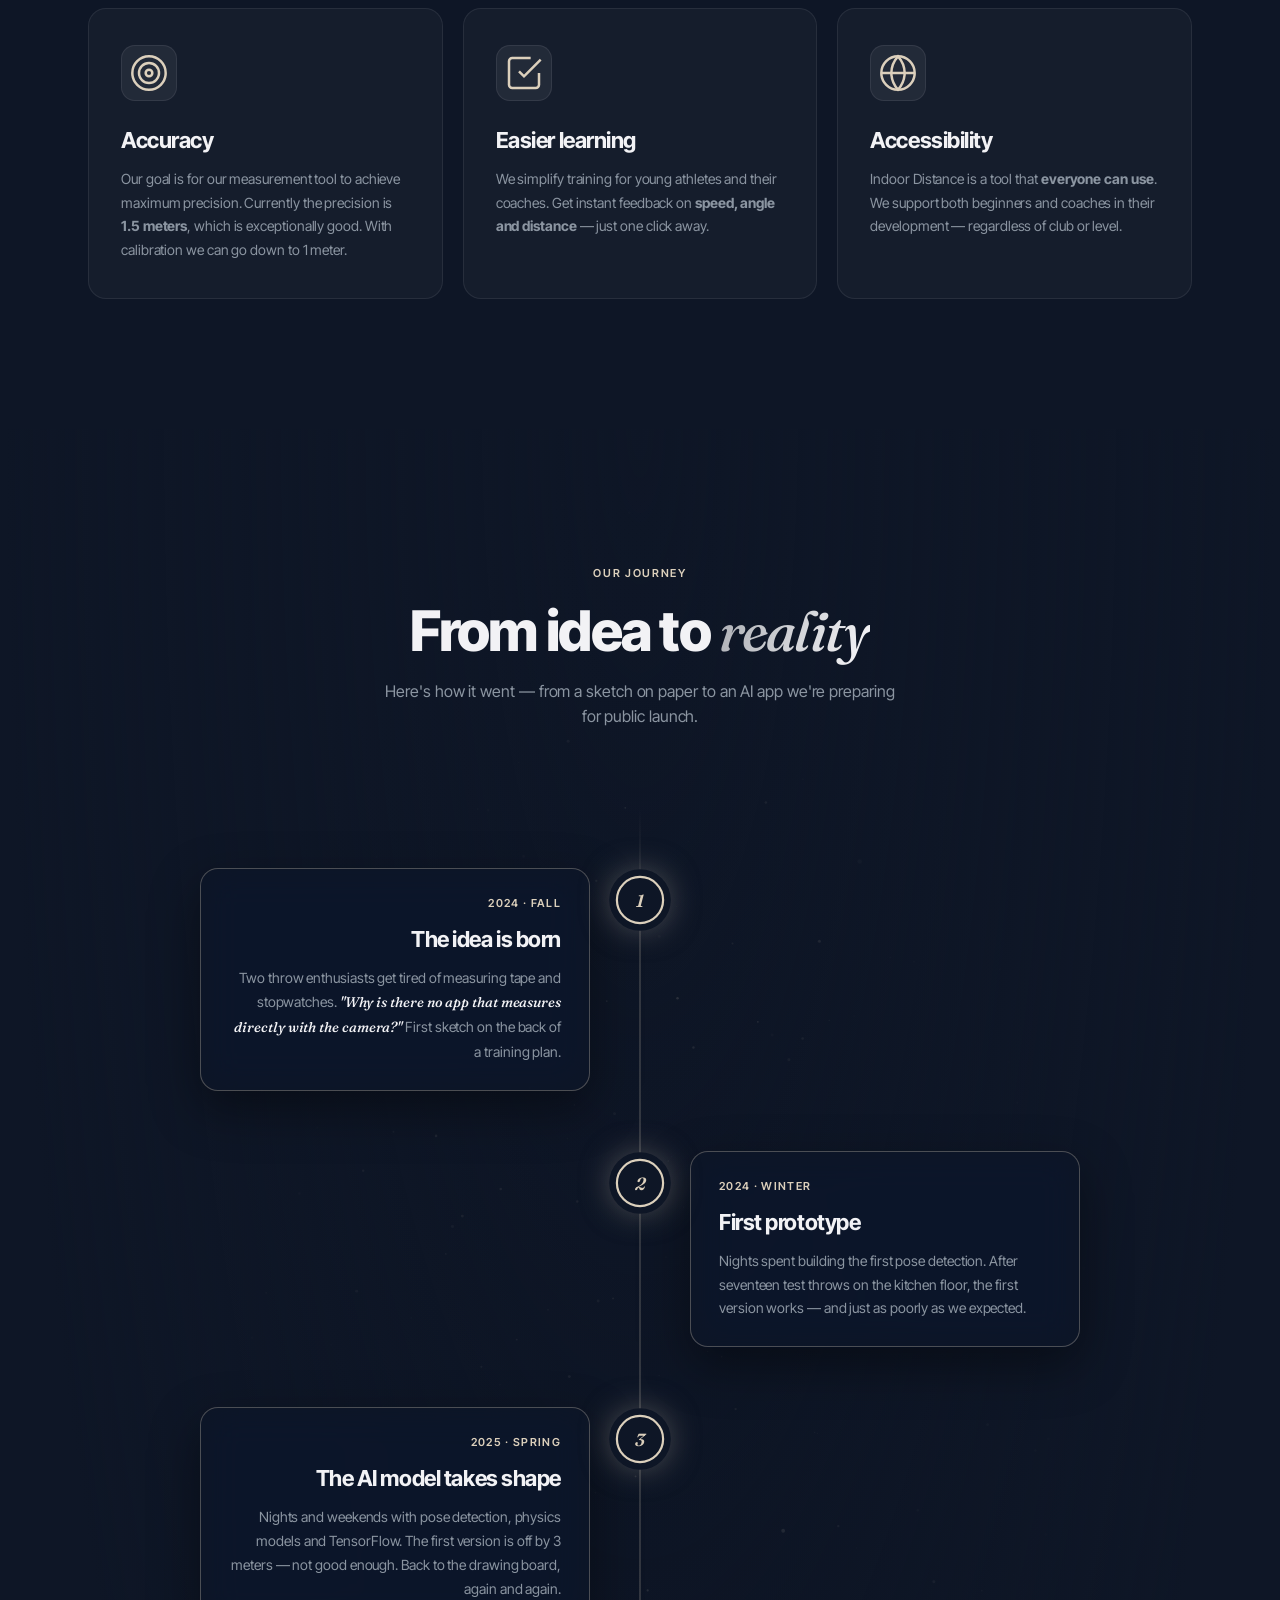
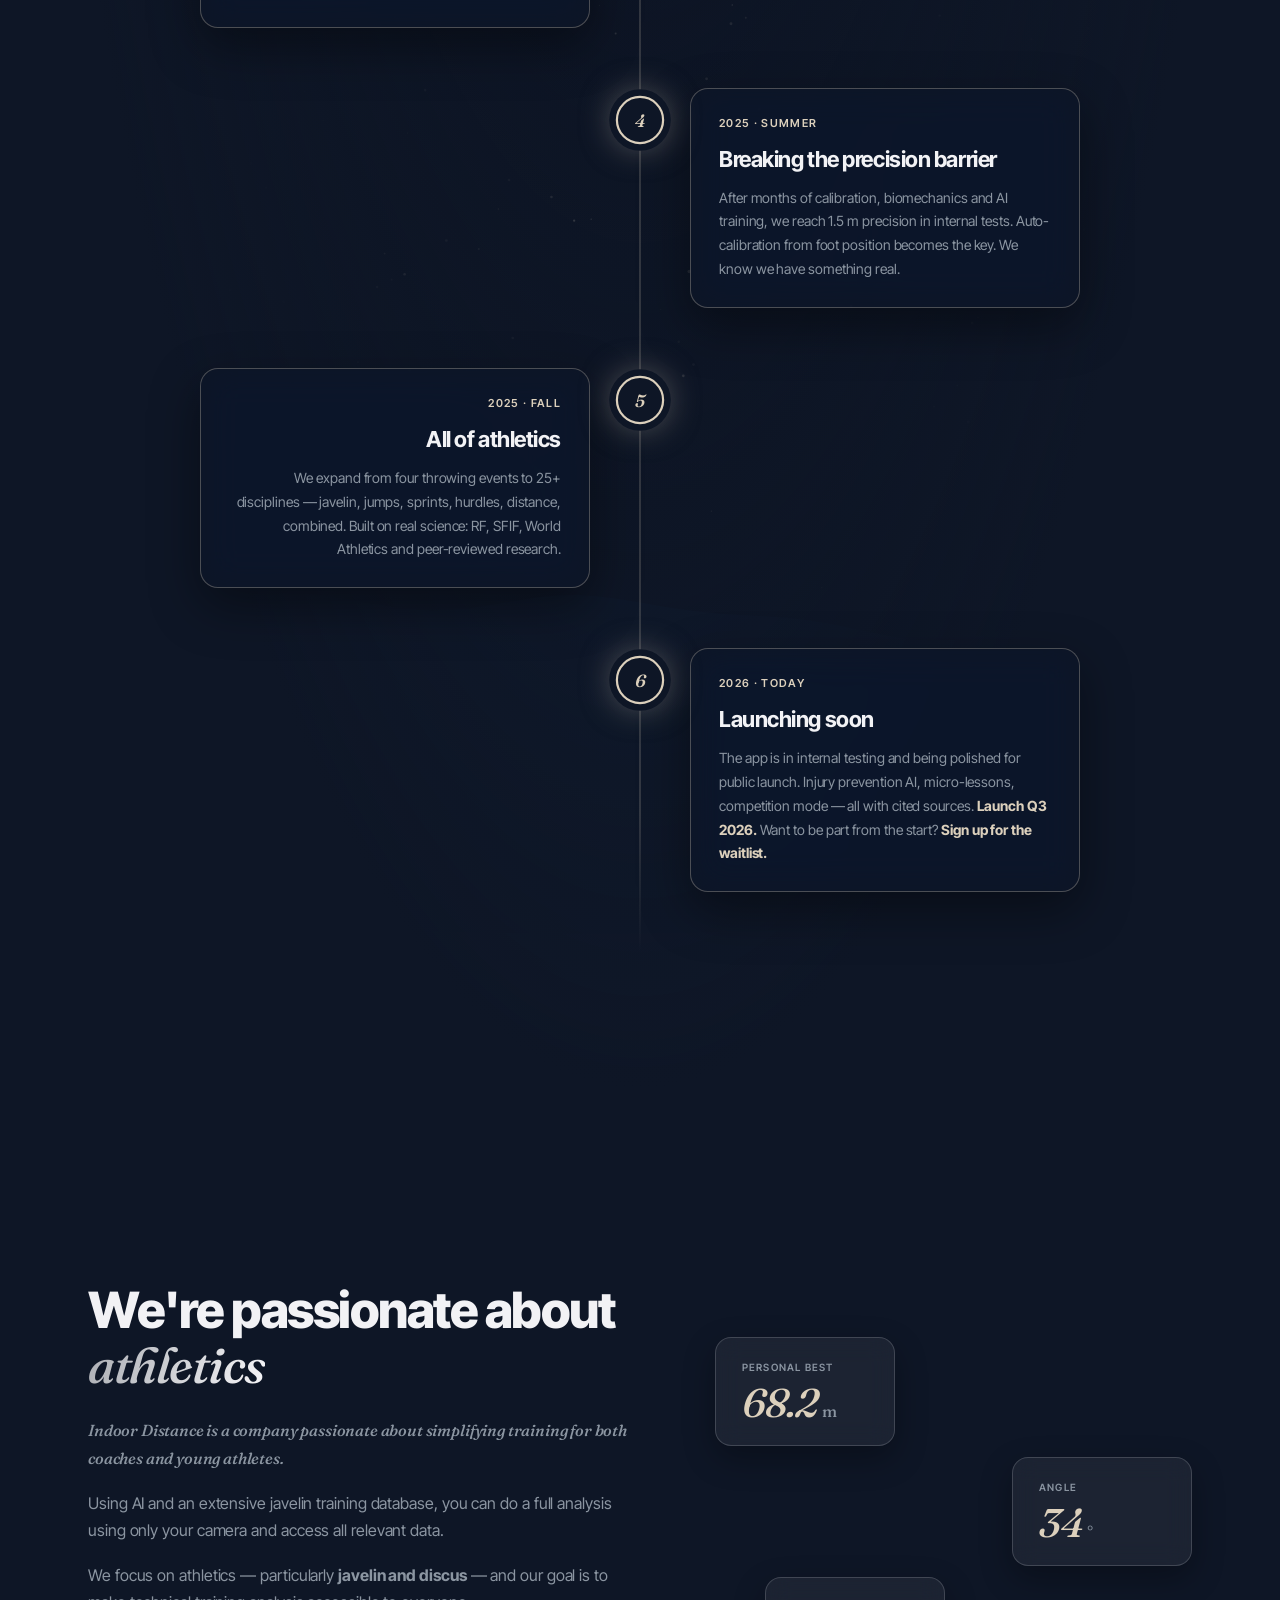
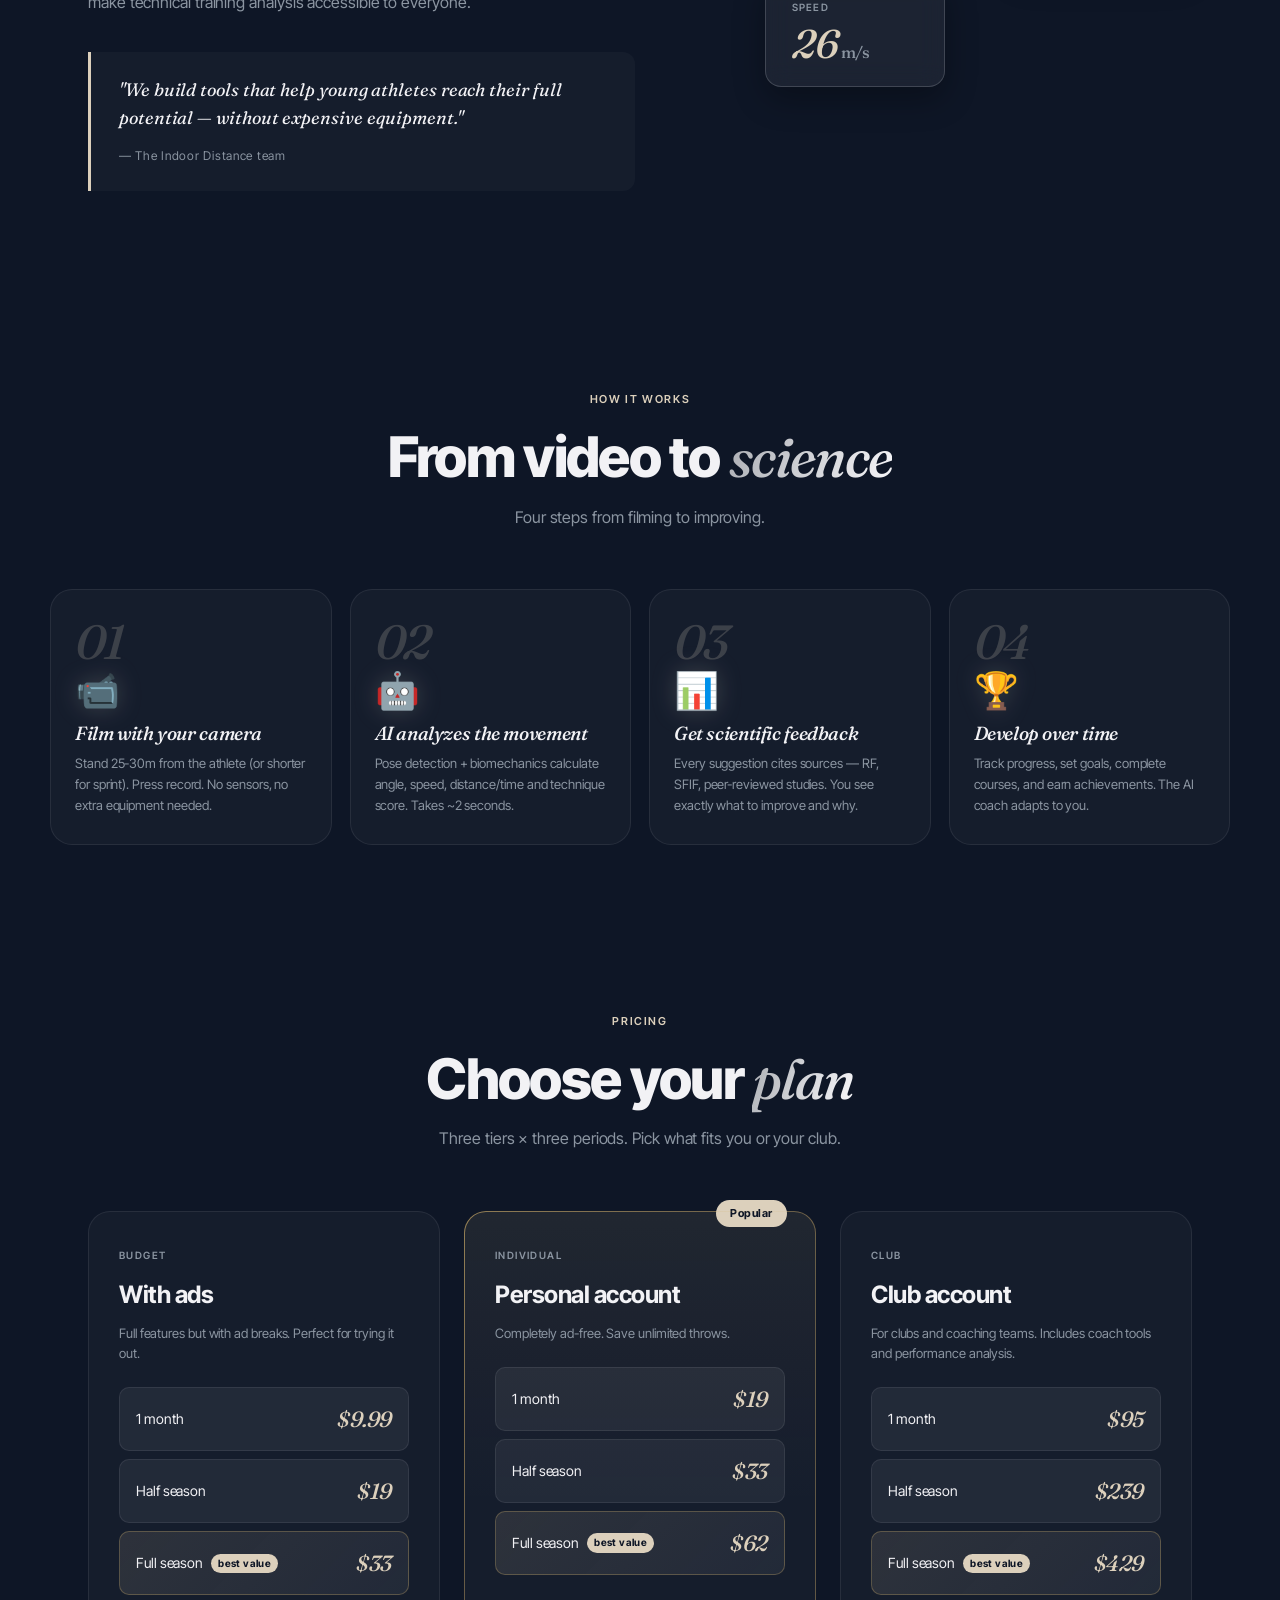
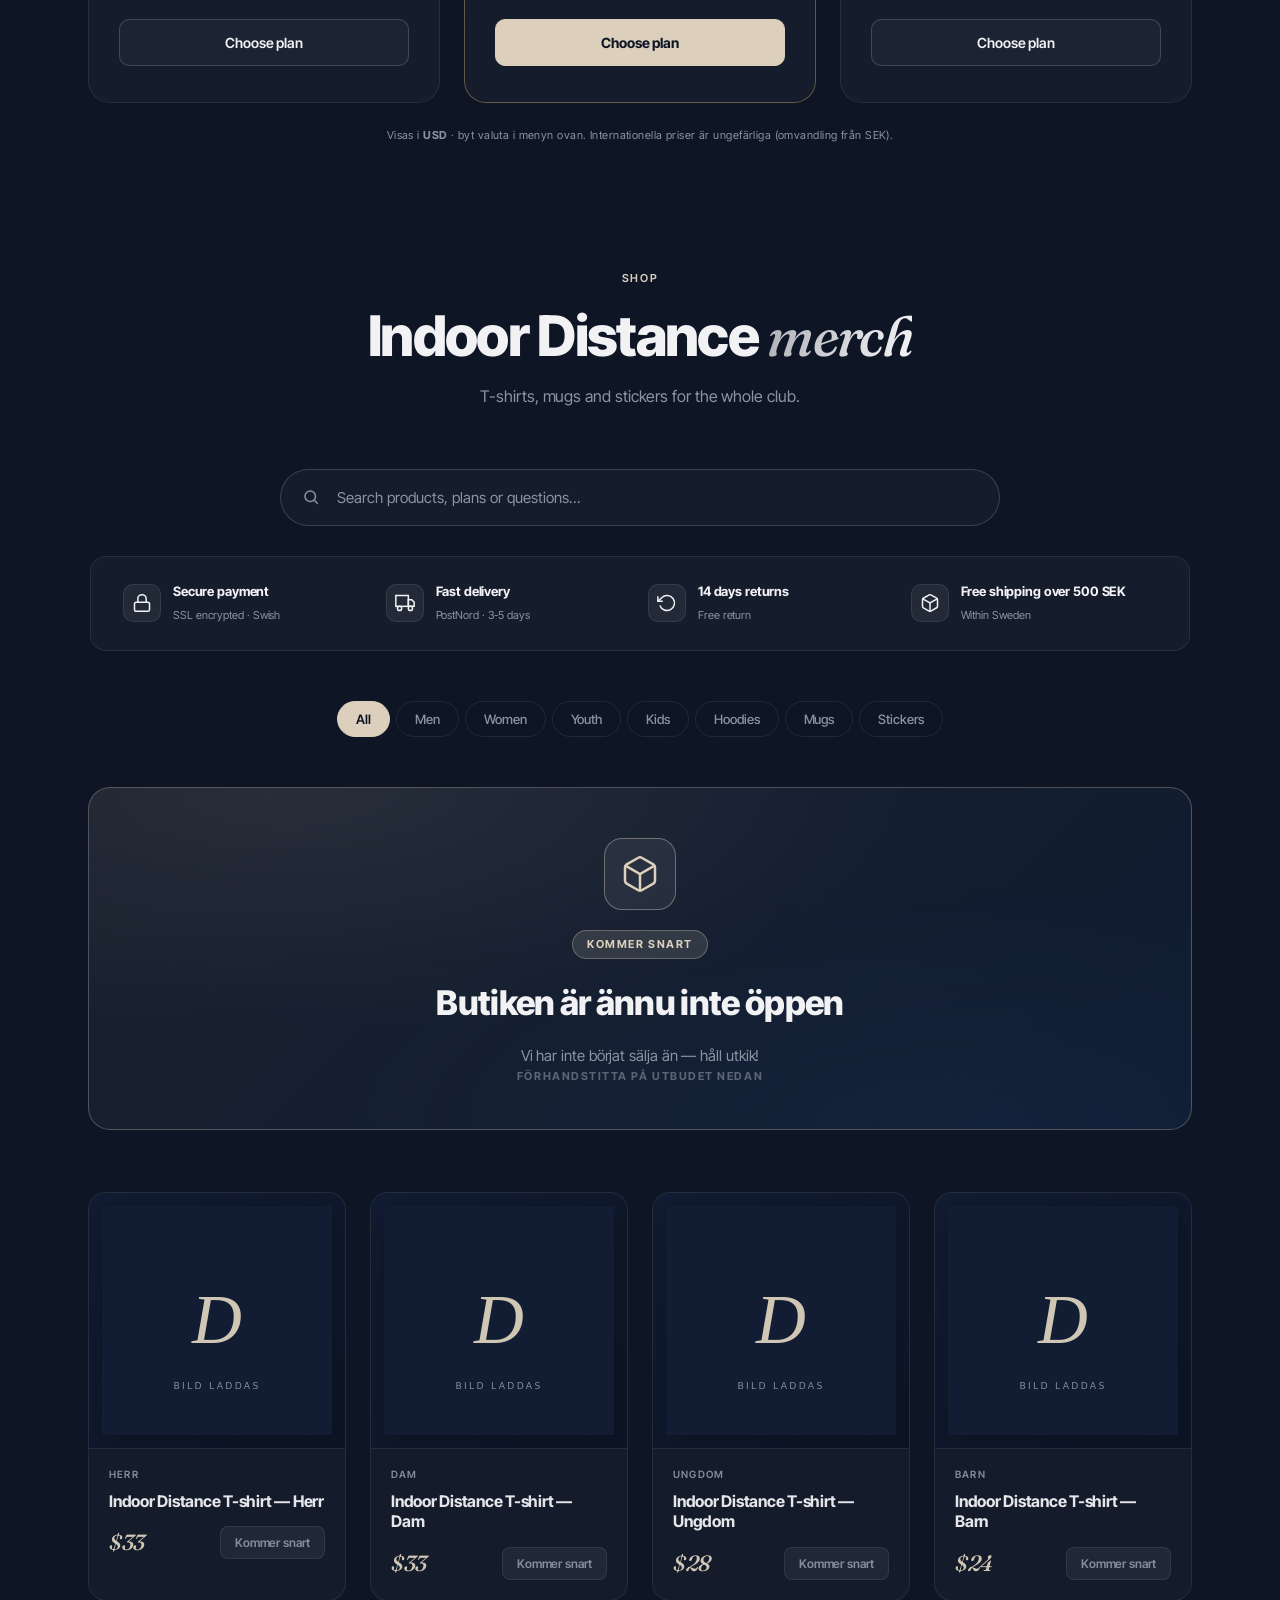
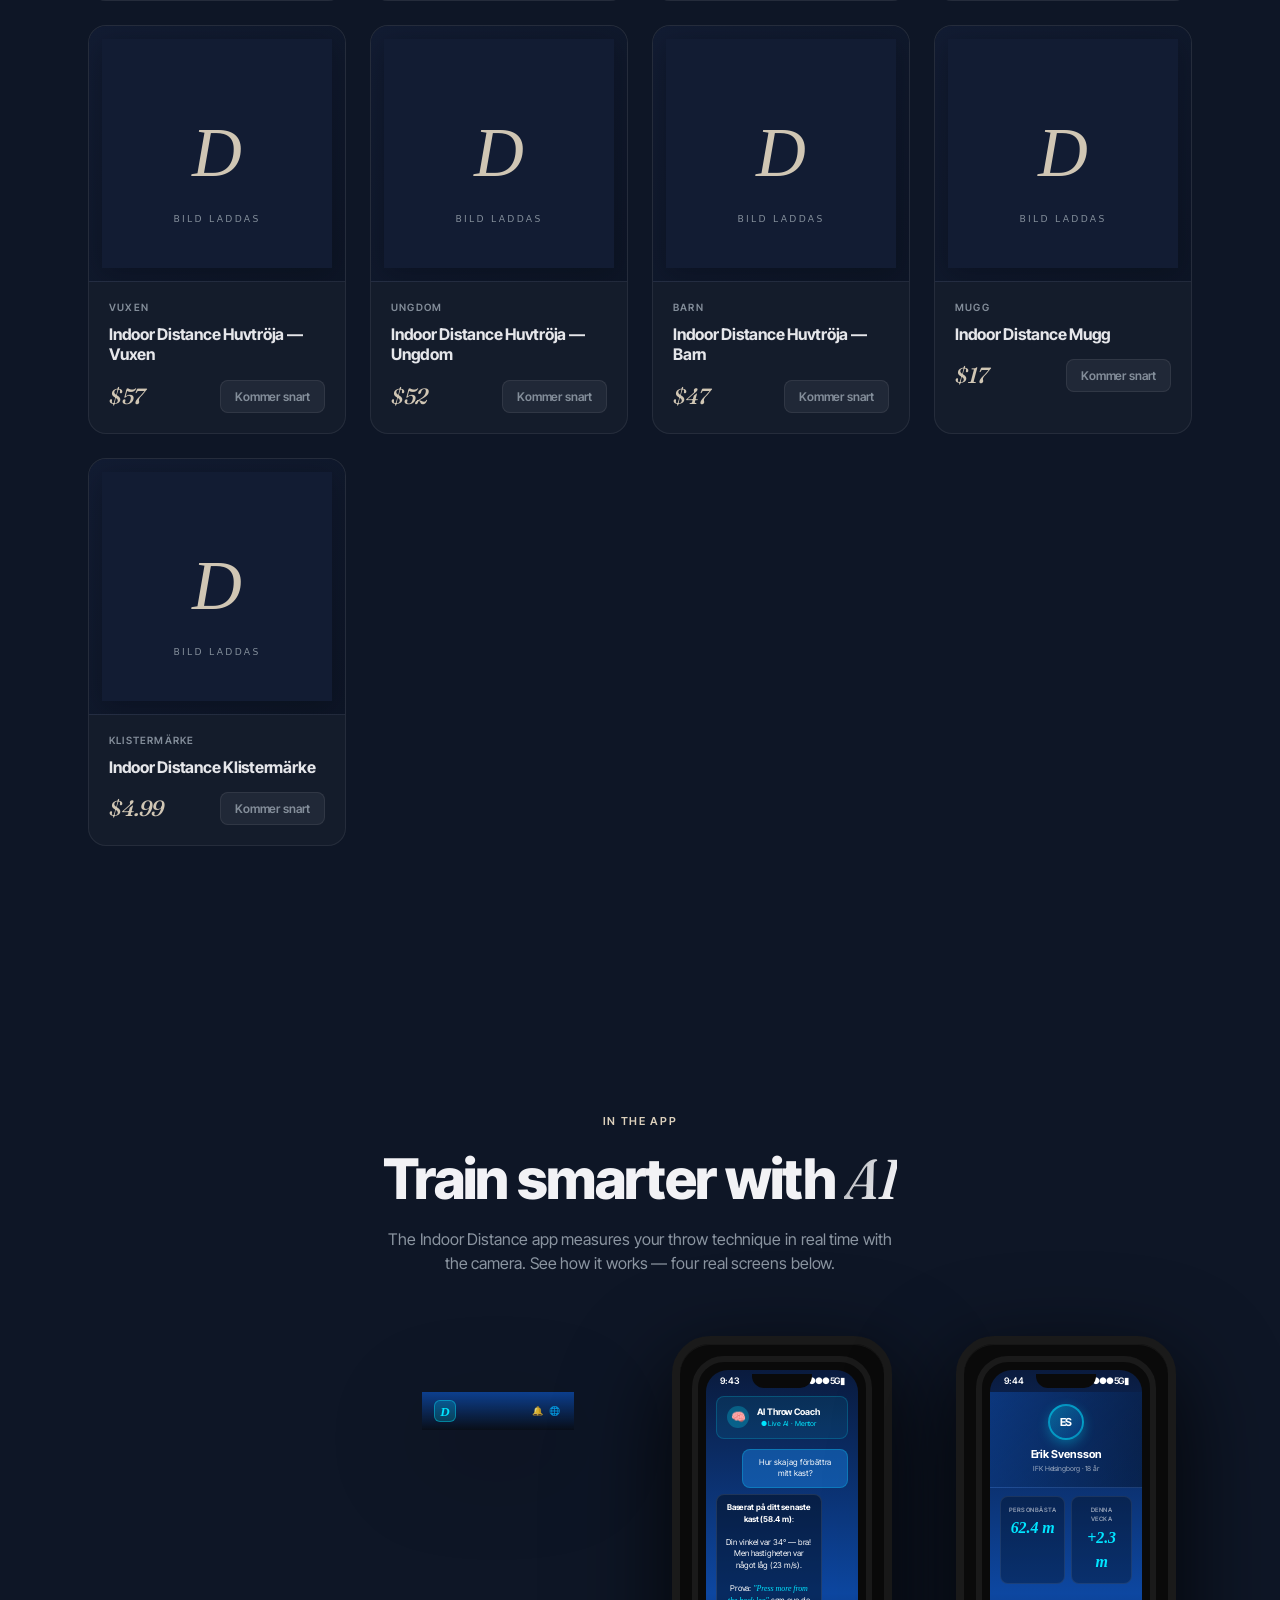
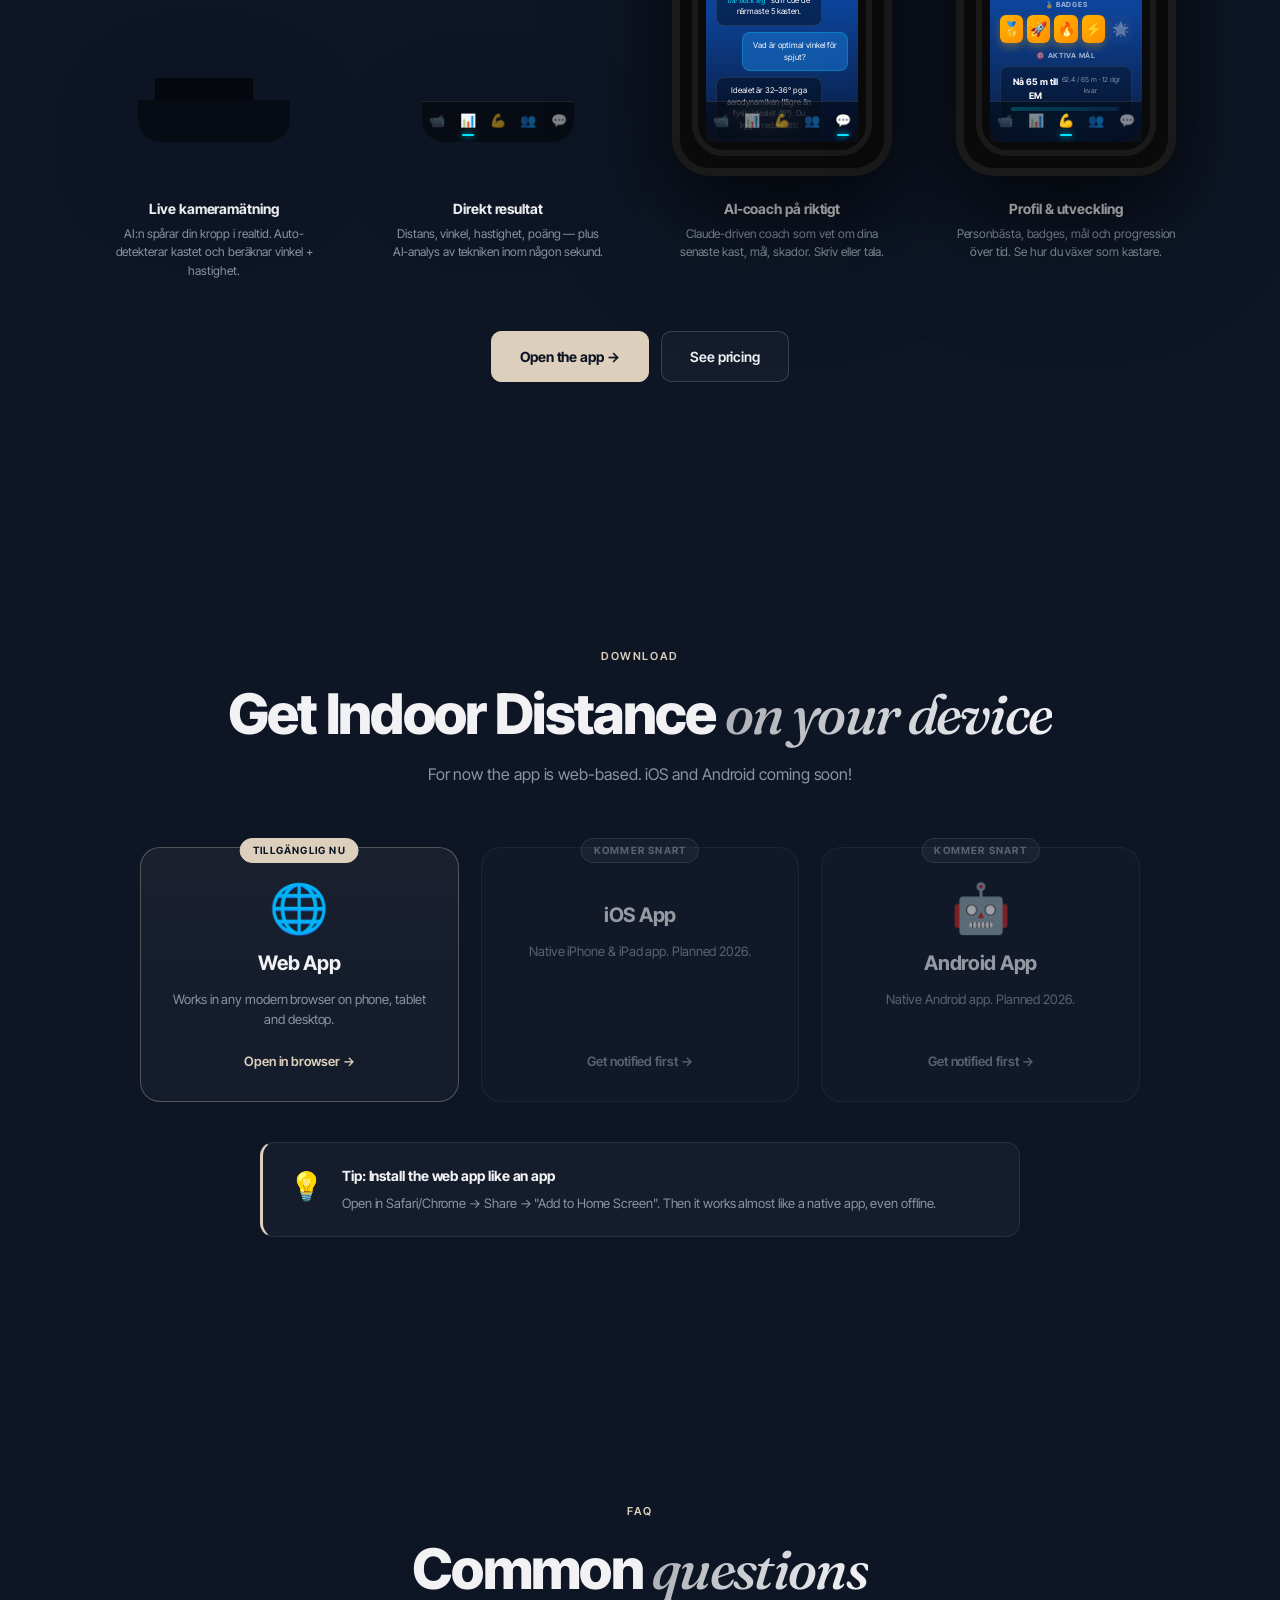
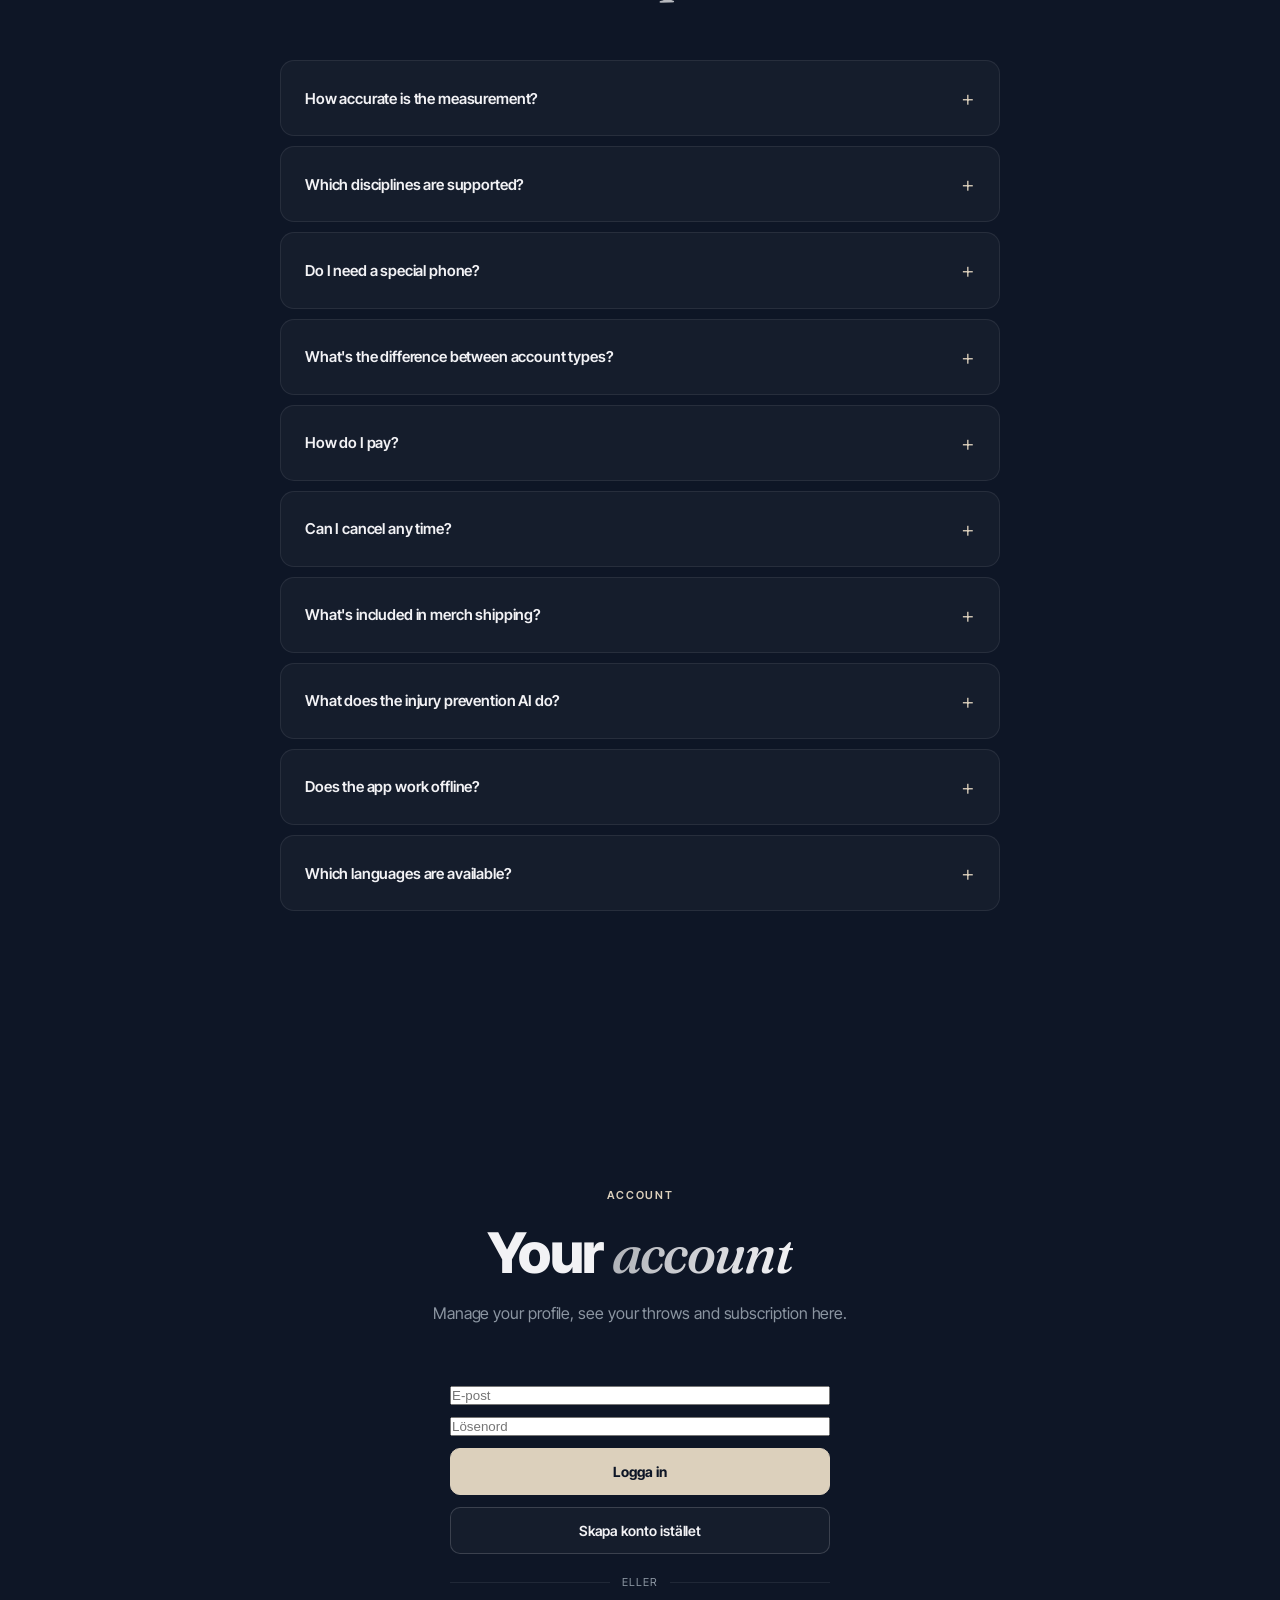
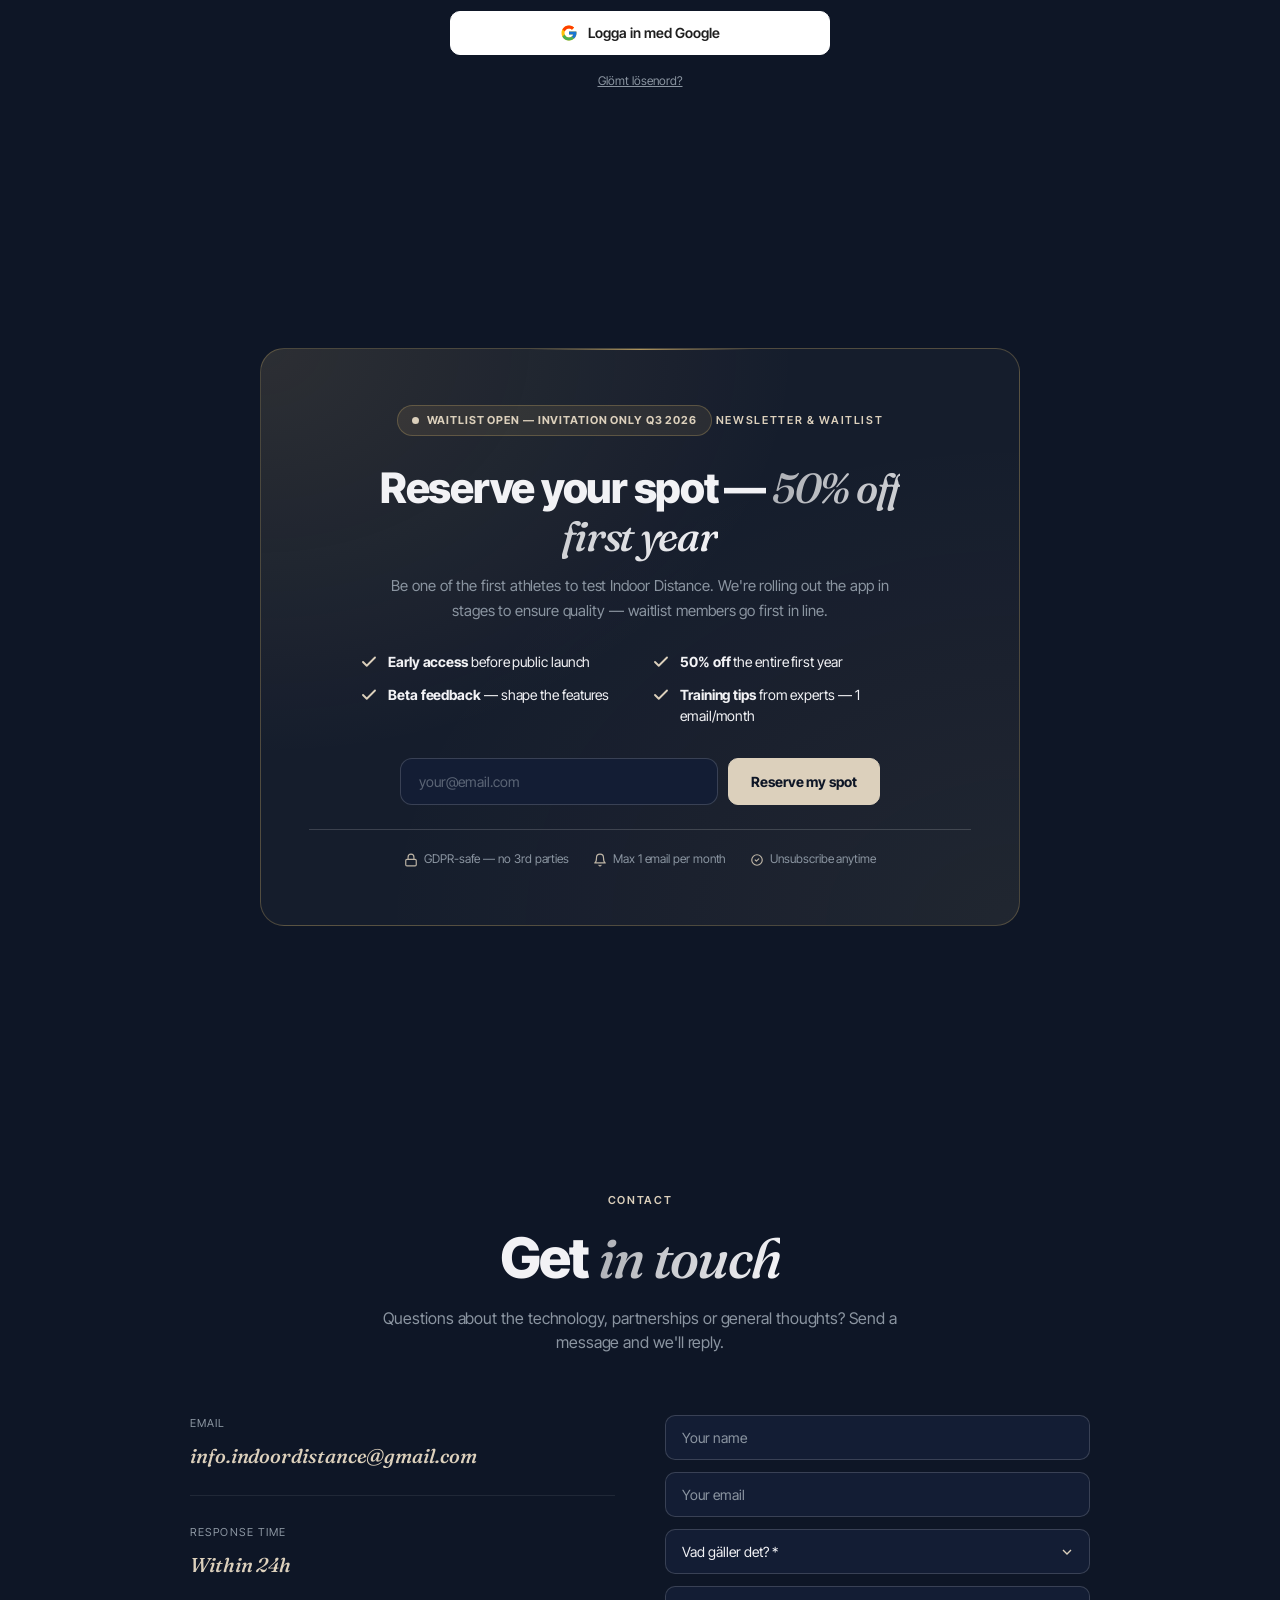
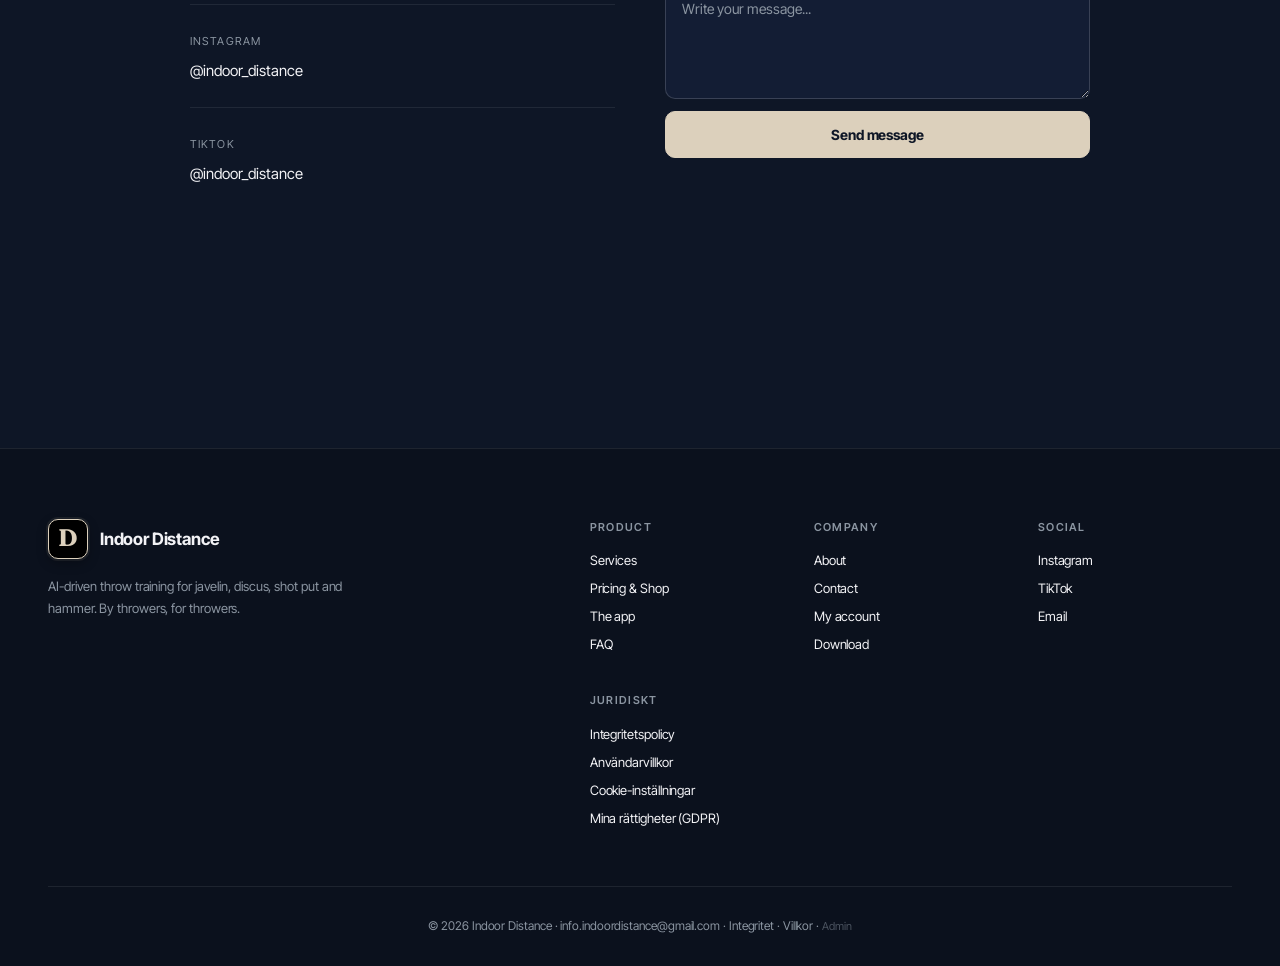
==== commit 1384b179: "Add files via upload" ====
--- a/index.html
+++ b/index.html
@@ -1307,6 +1307,16 @@
     <form class="contact-form reveal-up" data-delay="150" onsubmit="sendContact(event)">
       <input type="text" id="contactName" placeholder="Ditt namn" required data-i18n-attr="placeholder:contact.name">
       <input type="email" id="contactEmail" placeholder="Din e-post" required data-i18n-attr="placeholder:contact.emailPh">
+      <select id="contactTopic" required>
+        <option value="" disabled selected>Vad gäller det? *</option>
+        <option value="support">🛟 Support · problem med appen eller kontot</option>
+        <option value="prenumeration">💳 Prenumeration · fakturering, uppgradera, säga upp</option>
+        <option value="klubb">🏆 Klubb-samarbete · min klubb vill använda Indoor Distance</option>
+        <option value="feedback">💡 Feedback · funktionsförslag, förbättringar</option>
+        <option value="partnerskap">🤝 Partnerskap · press, sponsring, samarbete</option>
+        <option value="skada">⚠ Rapportera fel · buggar eller säkerhetsproblem</option>
+        <option value="ovrigt">💬 Övrigt</option>
+      </select>
       <textarea id="contactMsg" placeholder="Skriv ditt meddelande..." rows="5" required data-i18n-attr="placeholder:contact.msg"></textarea>
       <button type="submit" class="btn-primary" data-i18n="contact.send">Skicka meddelande</button>
     </form>
--- a/style.css
+++ b/style.css
@@ -2347,7 +2347,7 @@
 .contact-form {
   display: flex; flex-direction: column; gap: 12px;
 }
-.contact-form input, .contact-form textarea {
+.contact-form input, .contact-form textarea, .contact-form select {
   background: var(--bg-2);
   border: 1px solid var(--border-2);
   border-radius: 10px;
@@ -2355,8 +2355,24 @@
   color: var(--text); font-family: inherit; font-size: 14px;
   resize: vertical;
   transition: border-color .2s;
-}
-.contact-form input:focus, .contact-form textarea:focus {
+  width: 100%;
+}
+.contact-form select {
+  appearance: none;
+  -webkit-appearance: none;
+  background-image: url("data:image/svg+xml;utf8,%3Csvg xmlns='http://www.w3.org/2000/svg' viewBox='0 0 24 24' fill='none' stroke='%23DCD0BC' stroke-width='2'%3E%3Cpolyline points='6 9 12 15 18 9'/%3E%3C/svg%3E");
+  background-repeat: no-repeat;
+  background-position: right 14px center;
+  background-size: 16px;
+  padding-right: 44px;
+  cursor: pointer;
+}
+.contact-form select option {
+  background: var(--bg-2);
+  color: var(--text);
+  padding: 8px;
+}
+.contact-form input:focus, .contact-form textarea:focus, .contact-form select:focus {
   outline: none; border-color: var(--accent);
 }
 .contact-form input::placeholder, .contact-form textarea::placeholder {
@@ -4661,3 +4677,210 @@
   .how-step { padding: 22px 20px; }
   #how-it-works { padding: 48px 0 24px; }
 }
+
+
+/* ═══════════════════════════════════════════════════════════
+   GDPR COOKIE CONSENT — banner + preferences modal
+   ═══════════════════════════════════════════════════════════ */
+.cookie-banner{
+  position:fixed; left:18px; right:18px; bottom:18px; z-index:9999;
+  animation: cookieIn .42s var(--ease-bounce) both;
+}
+@keyframes cookieIn { from{ opacity:0; transform:translateY(30px); } to{ opacity:1; transform:none; } }
+.cookie-banner-inner{
+  max-width:1080px; margin:0 auto;
+  background:linear-gradient(180deg, rgba(19,29,52,0.96), rgba(14,22,38,0.96));
+  border:1px solid rgba(220,208,188,0.25);
+  border-radius:18px;
+  padding:20px 22px;
+  display:flex; flex-direction:column; gap:14px;
+  box-shadow: 0 24px 60px rgba(0,0,0,0.55);
+  backdrop-filter: blur(20px);
+}
+.cookie-banner-content{ display:flex; gap:14px; align-items:flex-start }
+.cookie-banner-icon{
+  font-size:28px; width:44px; height:44px;
+  background:rgba(220,208,188,0.10);
+  border:1px solid rgba(220,208,188,0.30);
+  border-radius:12px;
+  display:flex; align-items:center; justify-content:center;
+  flex-shrink:0;
+}
+.cookie-banner-text{ display:flex; flex-direction:column; gap:6px; min-width:0 }
+.cookie-banner-text strong{
+  font-family:var(--serif); font-style:italic; font-weight:500;
+  font-size:18px; color:var(--text); letter-spacing:-0.01em;
+}
+.cookie-banner-text span{
+  font-size:13px; color:var(--text-mute); line-height:1.55;
+}
+.cookie-banner-actions{
+  display:flex; gap:8px; flex-wrap:wrap; justify-content:flex-end;
+}
+.cookie-banner-links{
+  font-size:11px; color:var(--text-mute); display:flex; gap:8px; flex-wrap:wrap;
+  padding-top:4px; border-top:1px solid rgba(255,255,255,0.04);
+  margin-top:4px; padding-top:10px;
+}
+.cookie-banner-links a{ color:var(--accent); text-decoration:none; letter-spacing:0.04em }
+.cookie-banner-links a:hover{ text-decoration:underline }
+
+.cookie-btn-primary, .cookie-btn-ghost, .cookie-btn-text{
+  font-family:inherit; font-size:12px; font-weight:700;
+  letter-spacing:0.06em; text-transform:uppercase;
+  padding:10px 18px; border-radius:10px; cursor:pointer;
+  transition: all .2s var(--ease);
+}
+.cookie-btn-primary{
+  background:var(--accent); color:#000; border:1px solid var(--accent);
+}
+.cookie-btn-primary:hover{ background:var(--accent-3); transform:translateY(-1px) }
+.cookie-btn-ghost{
+  background:rgba(255,255,255,0.05); color:var(--text);
+  border:1px solid rgba(255,255,255,0.18);
+}
+.cookie-btn-ghost:hover{ background:rgba(255,255,255,0.09); border-color:rgba(255,255,255,0.30) }
+.cookie-btn-text{
+  background:transparent; color:var(--text-mute); border:none;
+  padding:10px 14px;
+}
+.cookie-btn-text:hover{ color:var(--accent); text-decoration:underline }
+
+@media (min-width:680px){
+  .cookie-banner-inner{ padding:22px 26px }
+  .cookie-banner-content{ flex:1 }
+}
+@media (max-width:520px){
+  .cookie-banner{ left:10px; right:10px; bottom:10px }
+  .cookie-banner-inner{ padding:16px 16px; border-radius:14px }
+  .cookie-banner-actions{ justify-content:stretch }
+  .cookie-banner-actions button{ flex:1; padding:11px 10px; font-size:11px }
+}
+
+/* Preferences modal */
+.cookie-prefs-modal{
+  position:fixed; inset:0; z-index:10000;
+  background:rgba(8,14,26,0.72); backdrop-filter:blur(16px);
+  display:flex; align-items:center; justify-content:center;
+  padding:20px; animation:fadeIn .3s ease;
+}
+.cookie-prefs-card{
+  background:linear-gradient(180deg, #1A2540, #131D34);
+  border:1px solid rgba(220,208,188,0.30);
+  border-radius:22px; padding:28px;
+  max-width:560px; width:100%; max-height:88vh; overflow-y:auto;
+  box-shadow:0 30px 80px rgba(0,0,0,0.65);
+  position:relative;
+}
+.cookie-prefs-close{
+  position:absolute; top:18px; right:18px;
+  background:rgba(255,255,255,0.08); border:none;
+  width:34px; height:34px; border-radius:50%;
+  color:var(--text); font-size:18px; cursor:pointer;
+}
+.cookie-prefs-close:hover{ background:rgba(255,255,255,0.16) }
+.cookie-prefs-eye{
+  font-size:11px; color:var(--accent); letter-spacing:0.15em;
+  text-transform:uppercase; font-weight:700; margin-bottom:8px;
+}
+.cookie-prefs-title{
+  font-family:var(--serif); font-style:italic; font-weight:500;
+  font-size:30px; letter-spacing:-0.02em; margin-bottom:8px;
+}
+.cookie-prefs-sub{
+  font-size:13px; color:var(--text-mute); line-height:1.6; margin-bottom:22px;
+}
+.cookie-cat{
+  background:rgba(255,255,255,0.04); border:1px solid var(--border);
+  border-radius:12px; padding:14px 16px; margin-bottom:10px;
+}
+.cookie-cat-head{
+  display:flex; gap:14px; justify-content:space-between; align-items:flex-start;
+}
+.cookie-cat-name{
+  font-weight:700; font-size:14px; color:var(--text); margin-bottom:4px;
+}
+.cookie-cat-desc{
+  font-size:12px; color:var(--text-mute); line-height:1.5;
+}
+
+/* Toggle switch */
+.cookie-toggle{
+  flex-shrink:0; position:relative; width:46px; height:26px;
+  cursor:pointer; display:inline-block;
+}
+.cookie-toggle input{ opacity:0; width:0; height:0; position:absolute }
+.cookie-toggle-slider{
+  position:absolute; inset:0; background:rgba(255,255,255,0.12);
+  border-radius:999px; transition:.24s;
+}
+.cookie-toggle-slider::before{
+  content:""; position:absolute; left:3px; top:3px;
+  width:20px; height:20px; background:#fff; border-radius:50%;
+  transition:.24s;
+}
+.cookie-toggle input:checked + .cookie-toggle-slider{ background:var(--accent) }
+.cookie-toggle input:checked + .cookie-toggle-slider::before{ transform:translateX(20px) }
+.cookie-toggle-locked{
+  font-size:10px; font-weight:700; letter-spacing:0.1em;
+  background:rgba(106,176,144,0.18); color:#6AB090;
+  border:1px solid rgba(106,176,144,0.40);
+  padding:6px 12px; border-radius:999px; align-self:center;
+}
+
+.cookie-prefs-actions{
+  display:flex; gap:10px; margin-top:18px; flex-wrap:wrap;
+}
+.cookie-prefs-actions button{ flex:1; min-width:180px }
+.cookie-prefs-links{
+  font-size:11px; color:var(--text-mute); margin-top:16px;
+  text-align:center;
+}
+.cookie-prefs-links a{ color:var(--accent); text-decoration:none }
+.cookie-prefs-links a:hover{ text-decoration:underline }
+
+/* GDPR rights cards (account dashboard) */
+.gdpr-card{
+  display:flex; gap:14px; align-items:flex-start;
+  background:var(--surface); border:1px solid var(--border);
+  border-radius:14px; padding:18px 20px; margin-bottom:12px;
+  transition:border-color .2s var(--ease);
+}
+.gdpr-card:hover{ border-color:rgba(220,208,188,0.30) }
+.gdpr-card.gdpr-danger{
+  background:rgba(226,116,116,0.04);
+  border:1px solid rgba(226,116,116,0.25);
+  margin-top:24px;
+}
+.gdpr-card.gdpr-danger:hover{ border-color:rgba(226,116,116,0.45) }
+.gdpr-icon{
+  width:42px; height:42px; flex-shrink:0;
+  background:rgba(220,208,188,0.10); border:1px solid rgba(220,208,188,0.25);
+  border-radius:11px; display:flex; align-items:center; justify-content:center;
+  font-size:20px;
+}
+.gdpr-card.gdpr-danger .gdpr-icon{
+  background:rgba(226,116,116,0.10);
+  border-color:rgba(226,116,116,0.30);
+}
+.gdpr-body{ flex:1; min-width:0 }
+.gdpr-body h4{
+  font-size:15px; font-weight:700; color:var(--text);
+  margin-bottom:6px; letter-spacing:-0.01em;
+}
+.gdpr-body p{
+  font-size:12.5px; color:var(--text-mute); line-height:1.6;
+  margin-bottom:12px;
+}
+.gdpr-body .btn-secondary, .gdpr-body .btn-danger{
+  font-size:11px; padding:8px 16px; letter-spacing:0.08em;
+}
+.btn-danger{
+  background:#E27474; color:#fff; border:1px solid #E27474;
+  border-radius:10px; padding:10px 18px; cursor:pointer;
+  font-family:inherit; font-weight:700; font-size:12px;
+  text-transform:uppercase; letter-spacing:0.06em;
+  transition: all .2s var(--ease);
+}
+.btn-danger:hover:not(:disabled){ background:#C95C5C; transform:translateY(-1px) }
+.btn-danger:disabled{ cursor:not-allowed }
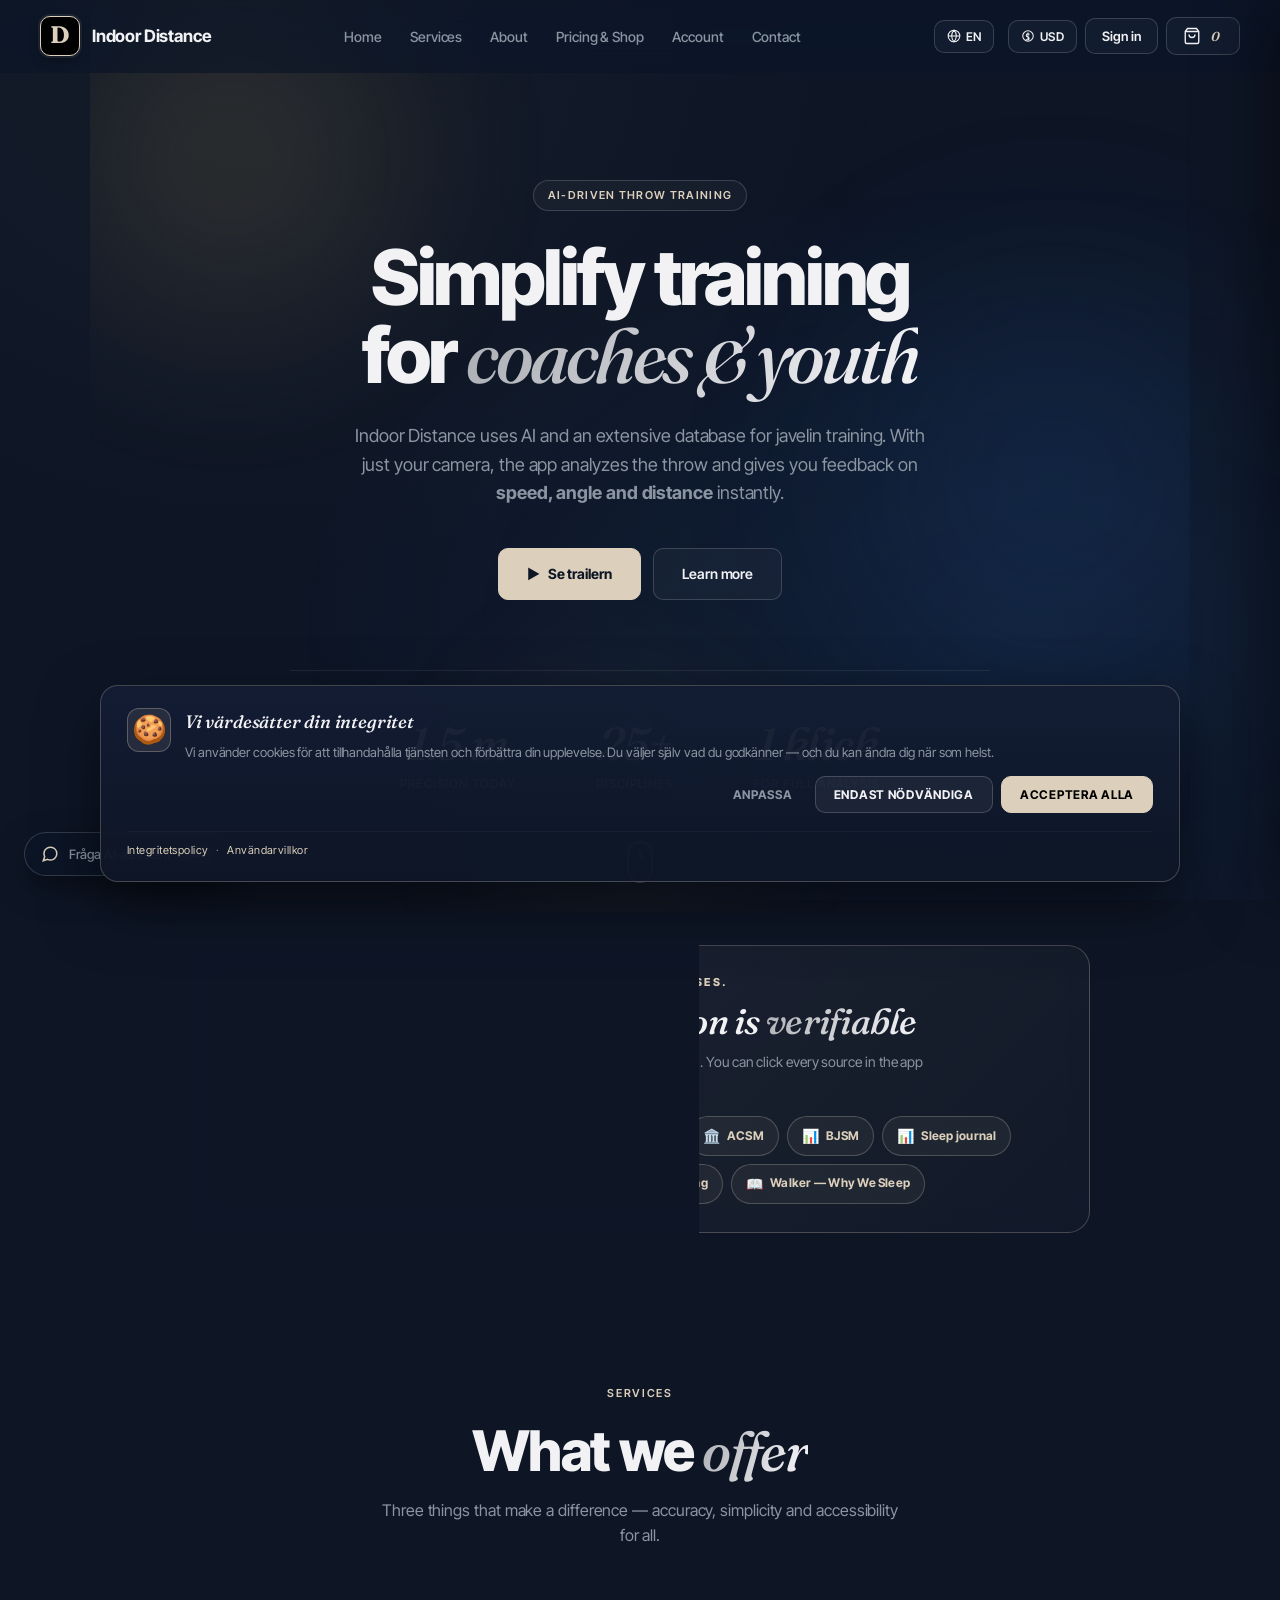
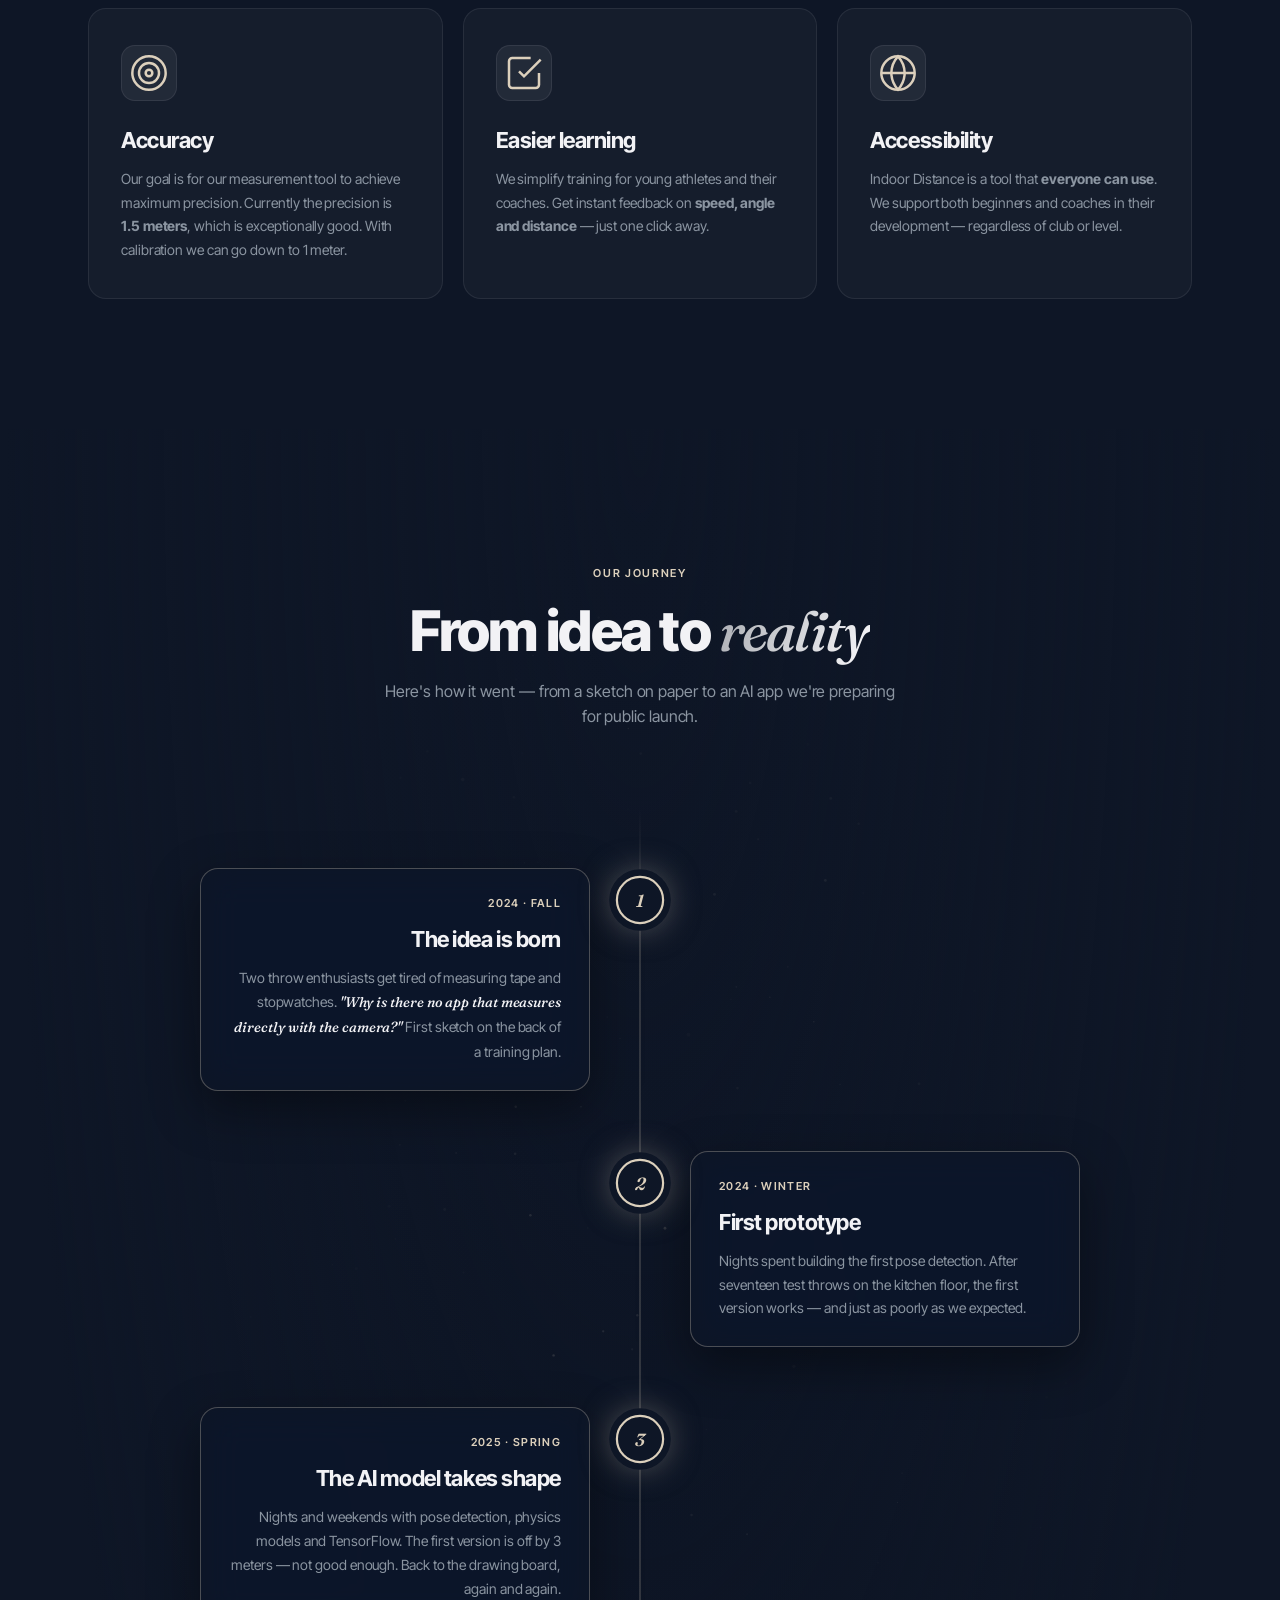
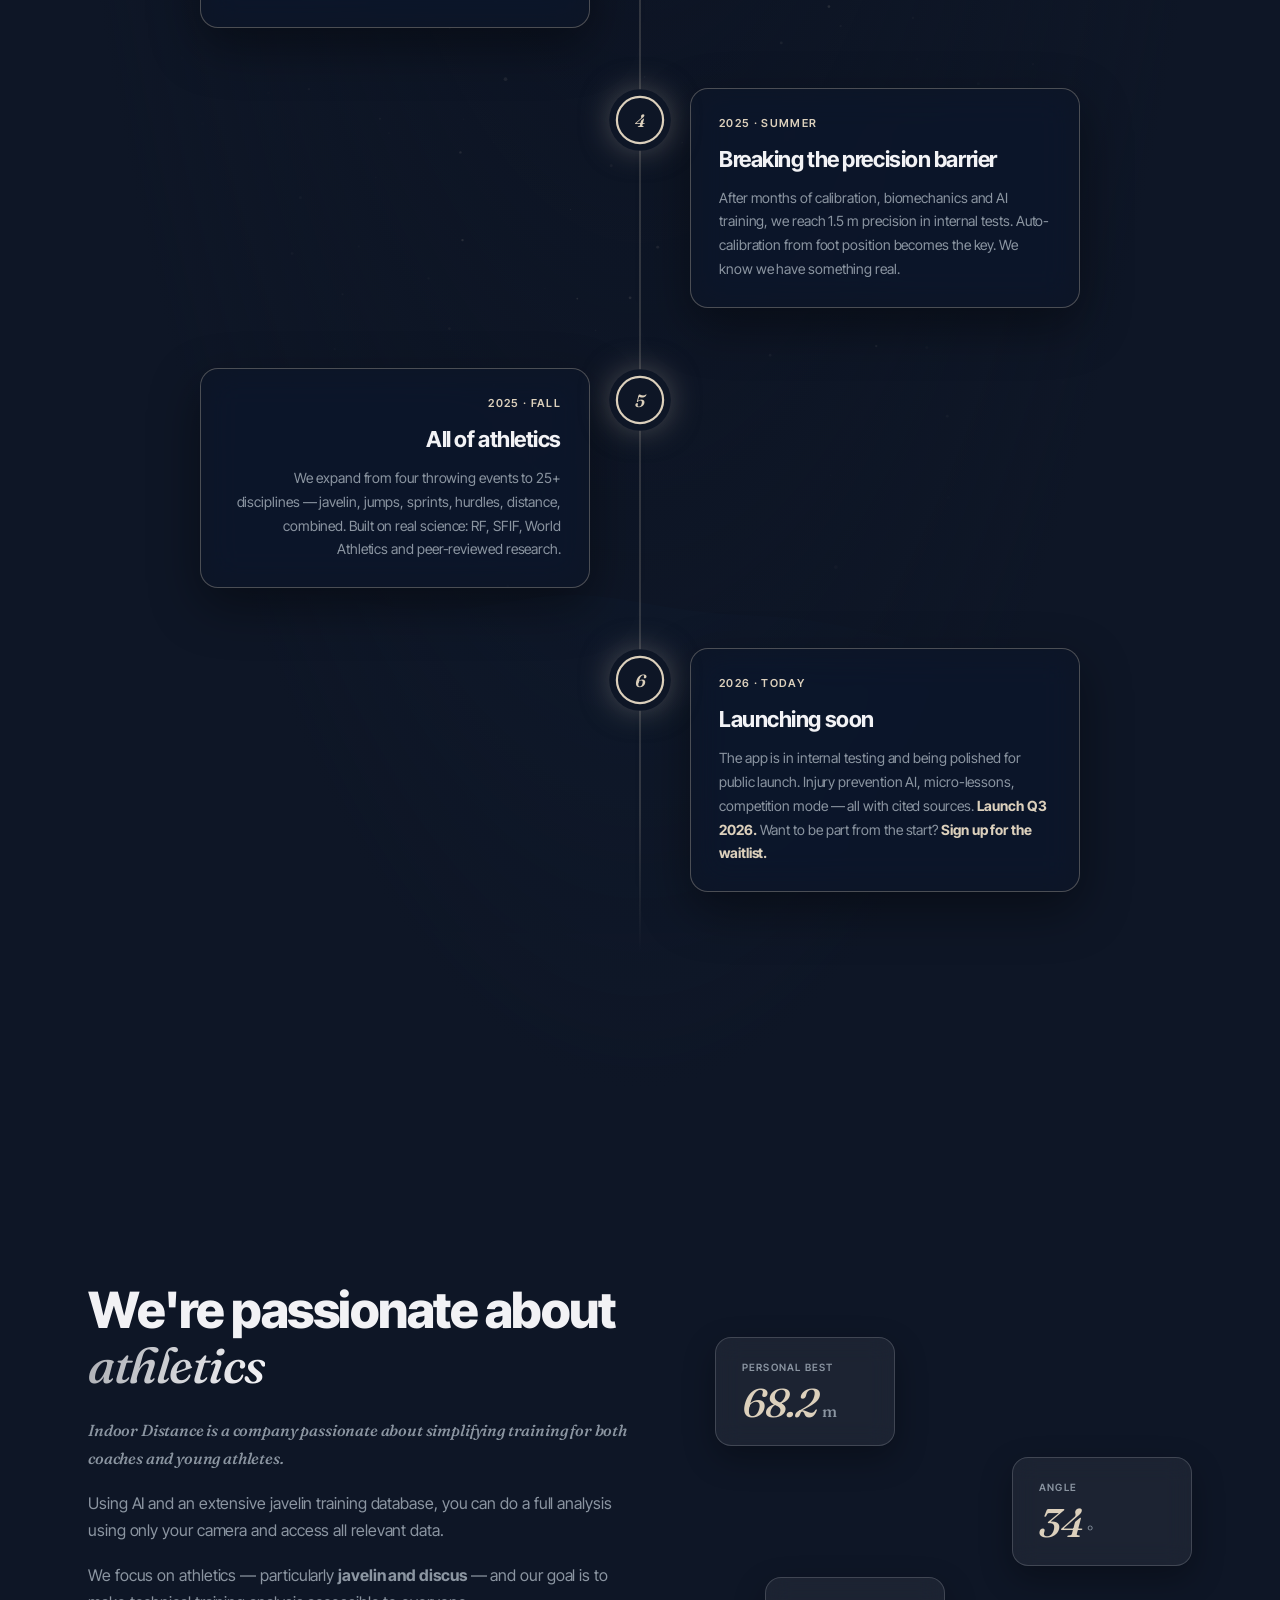
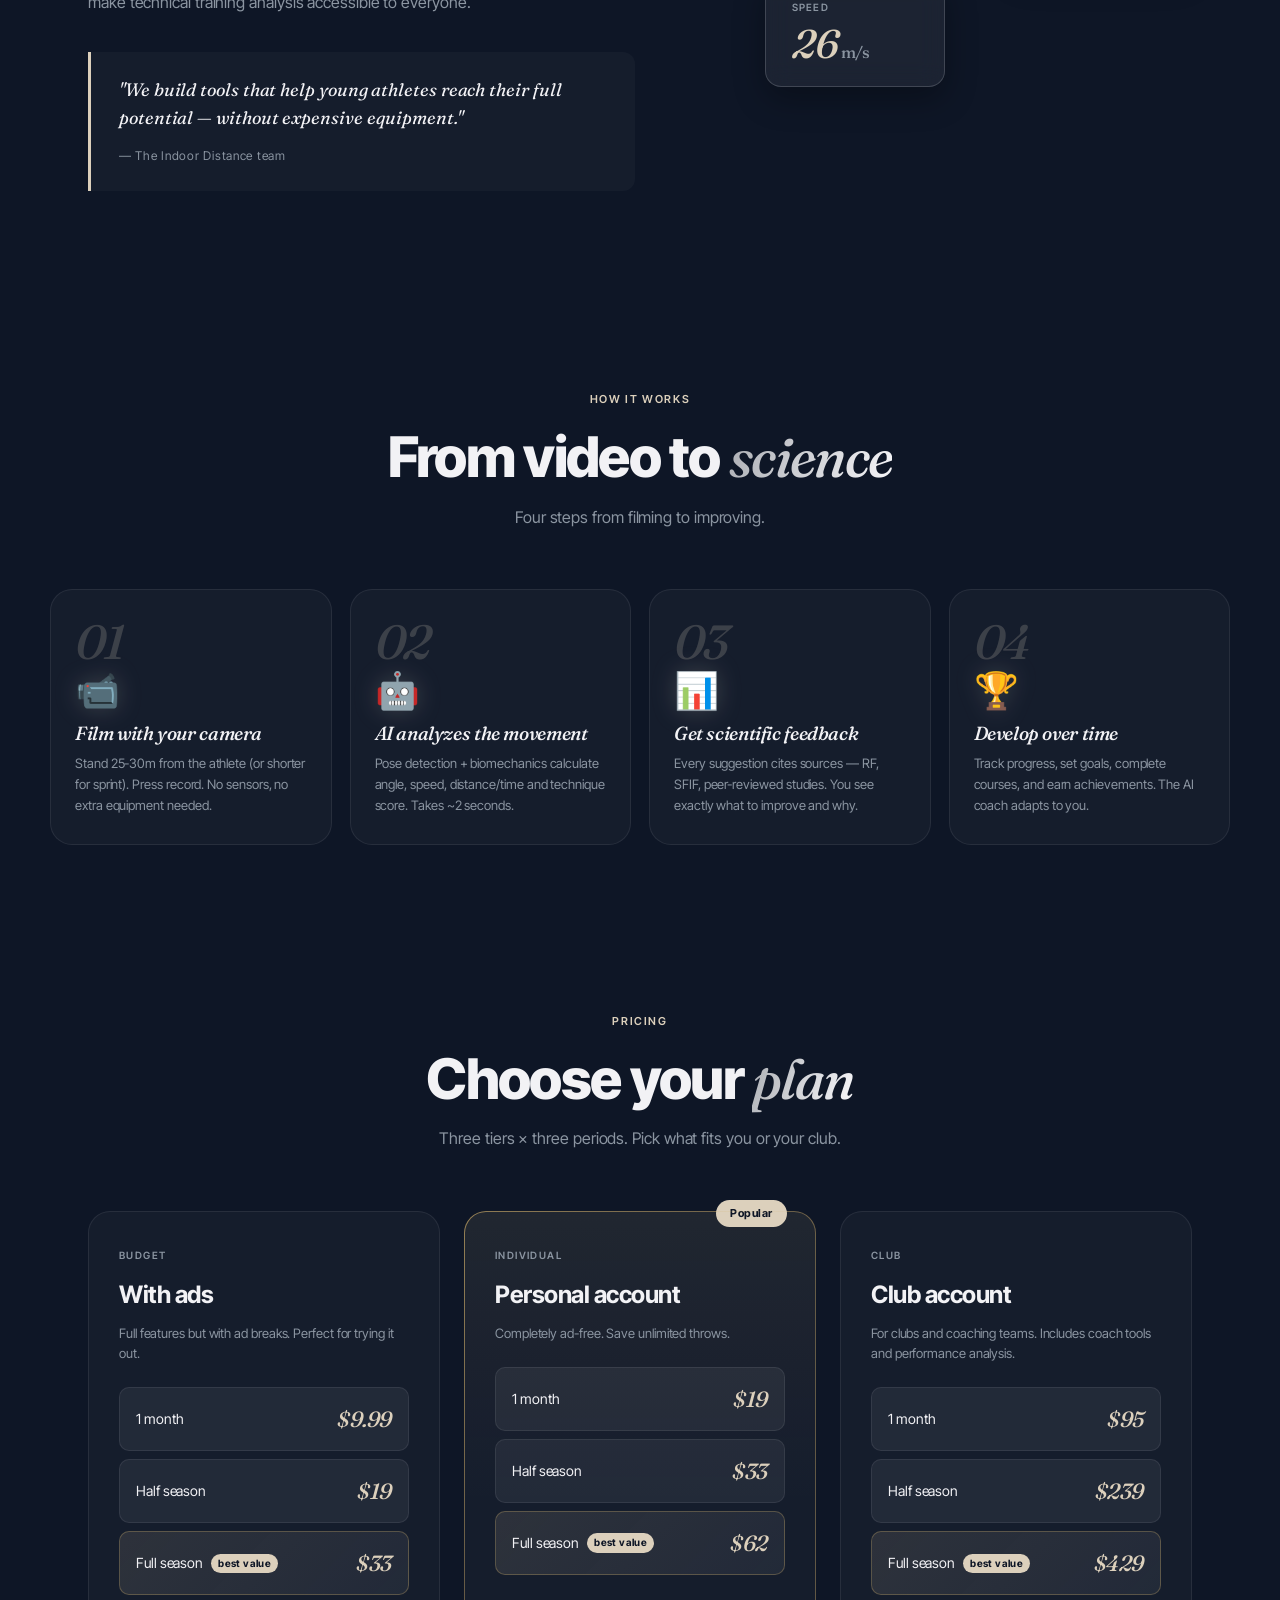
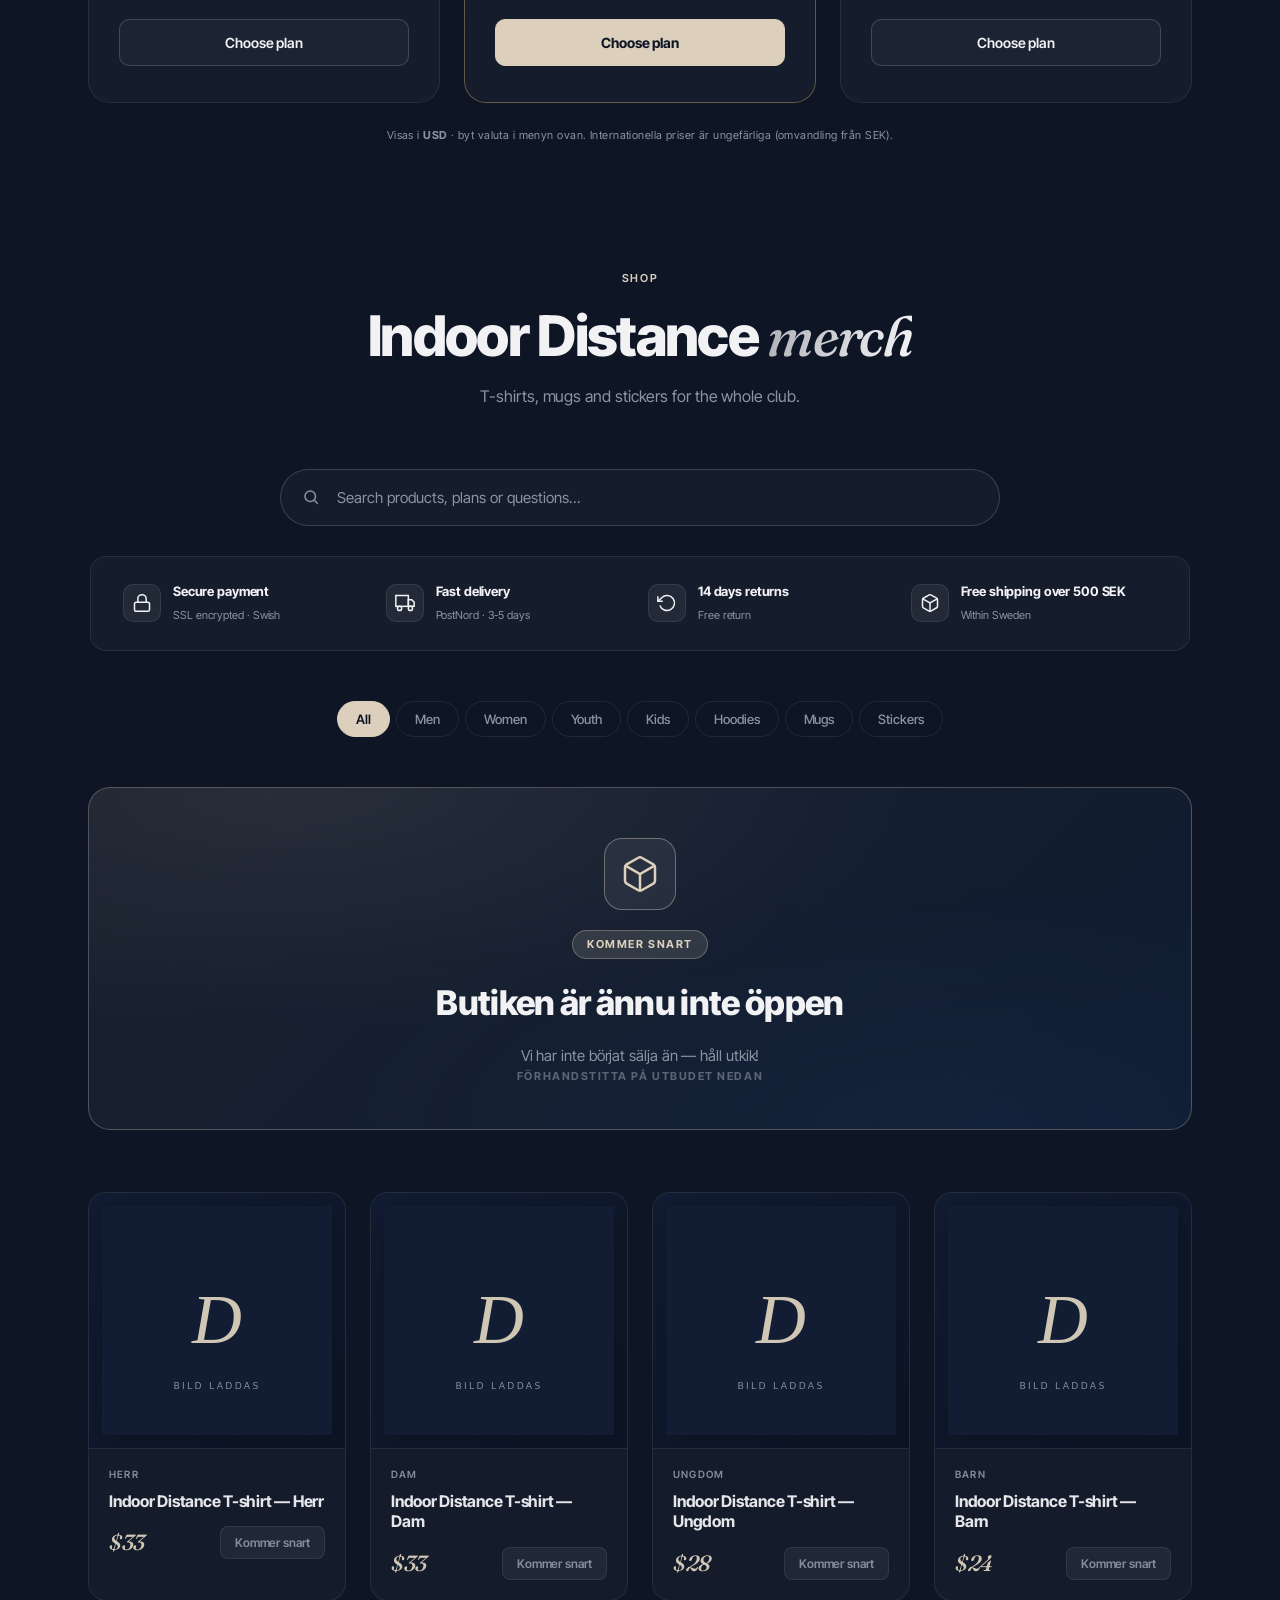
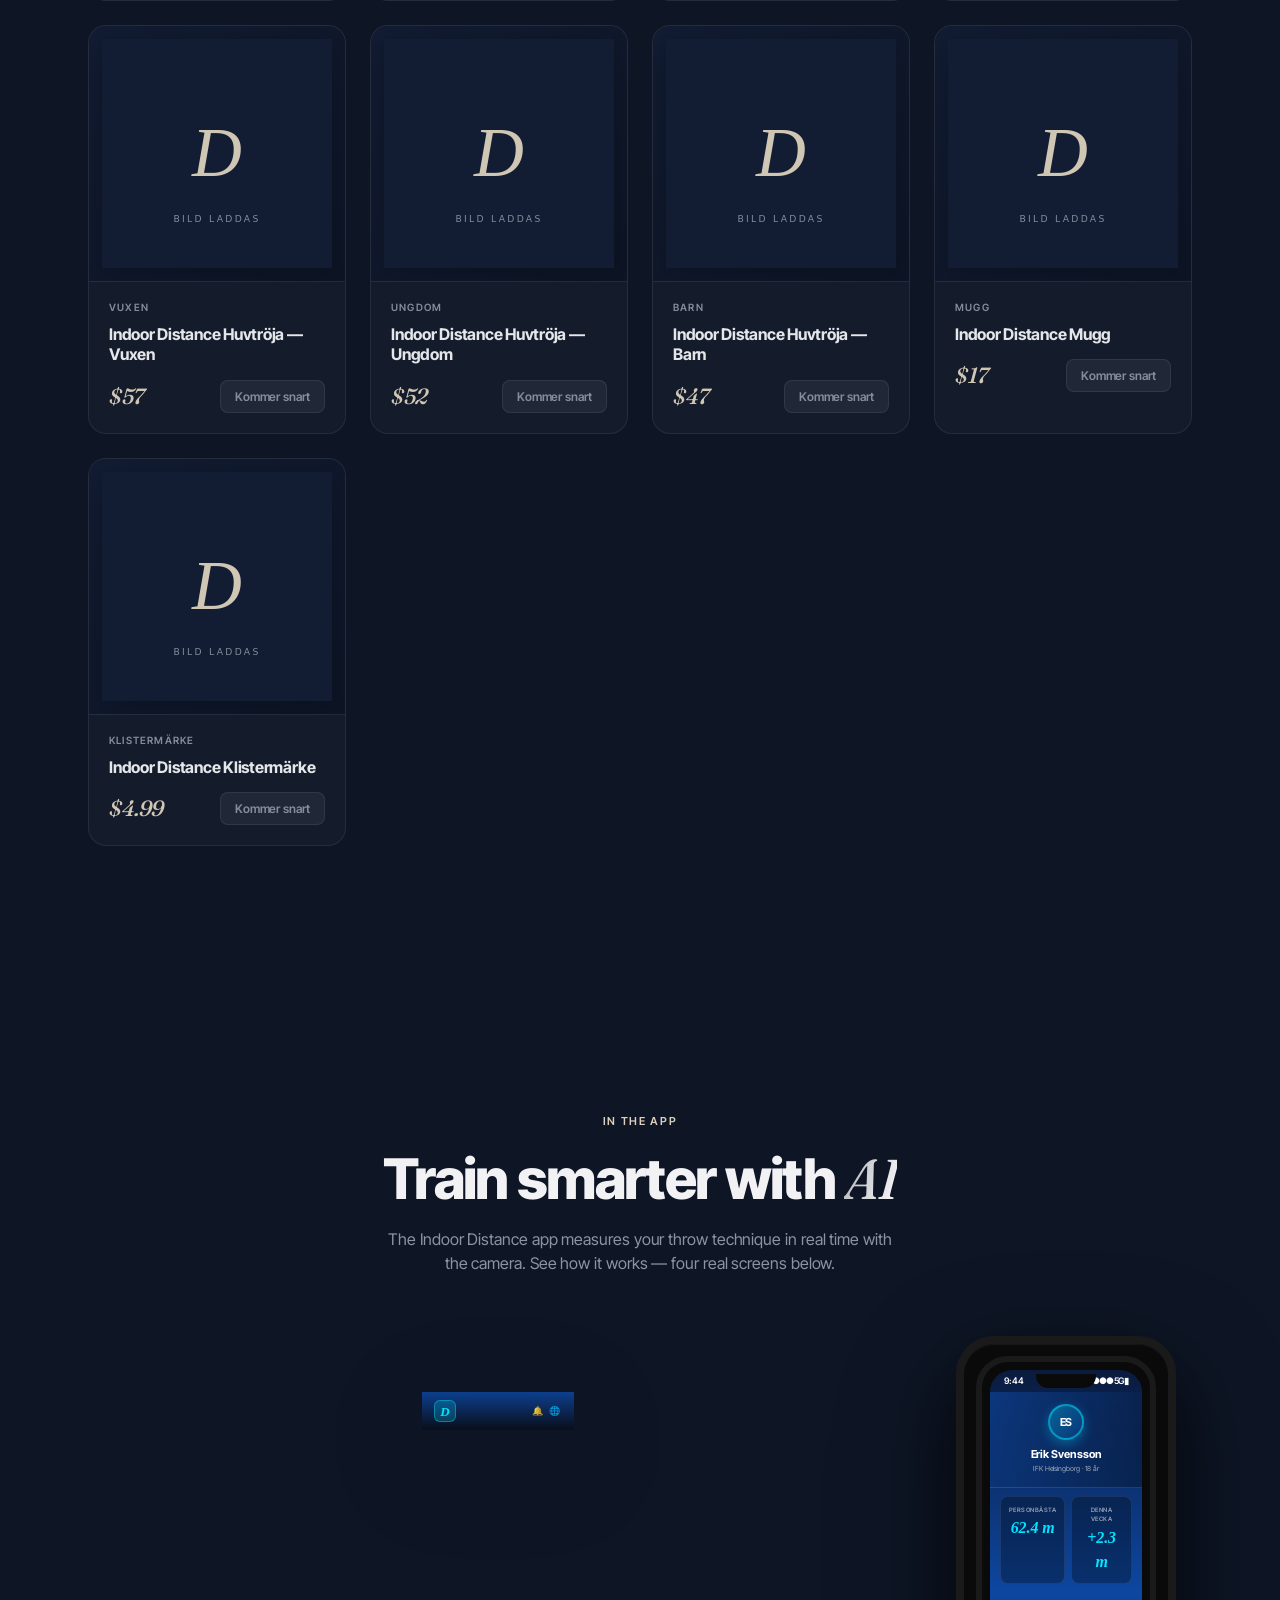
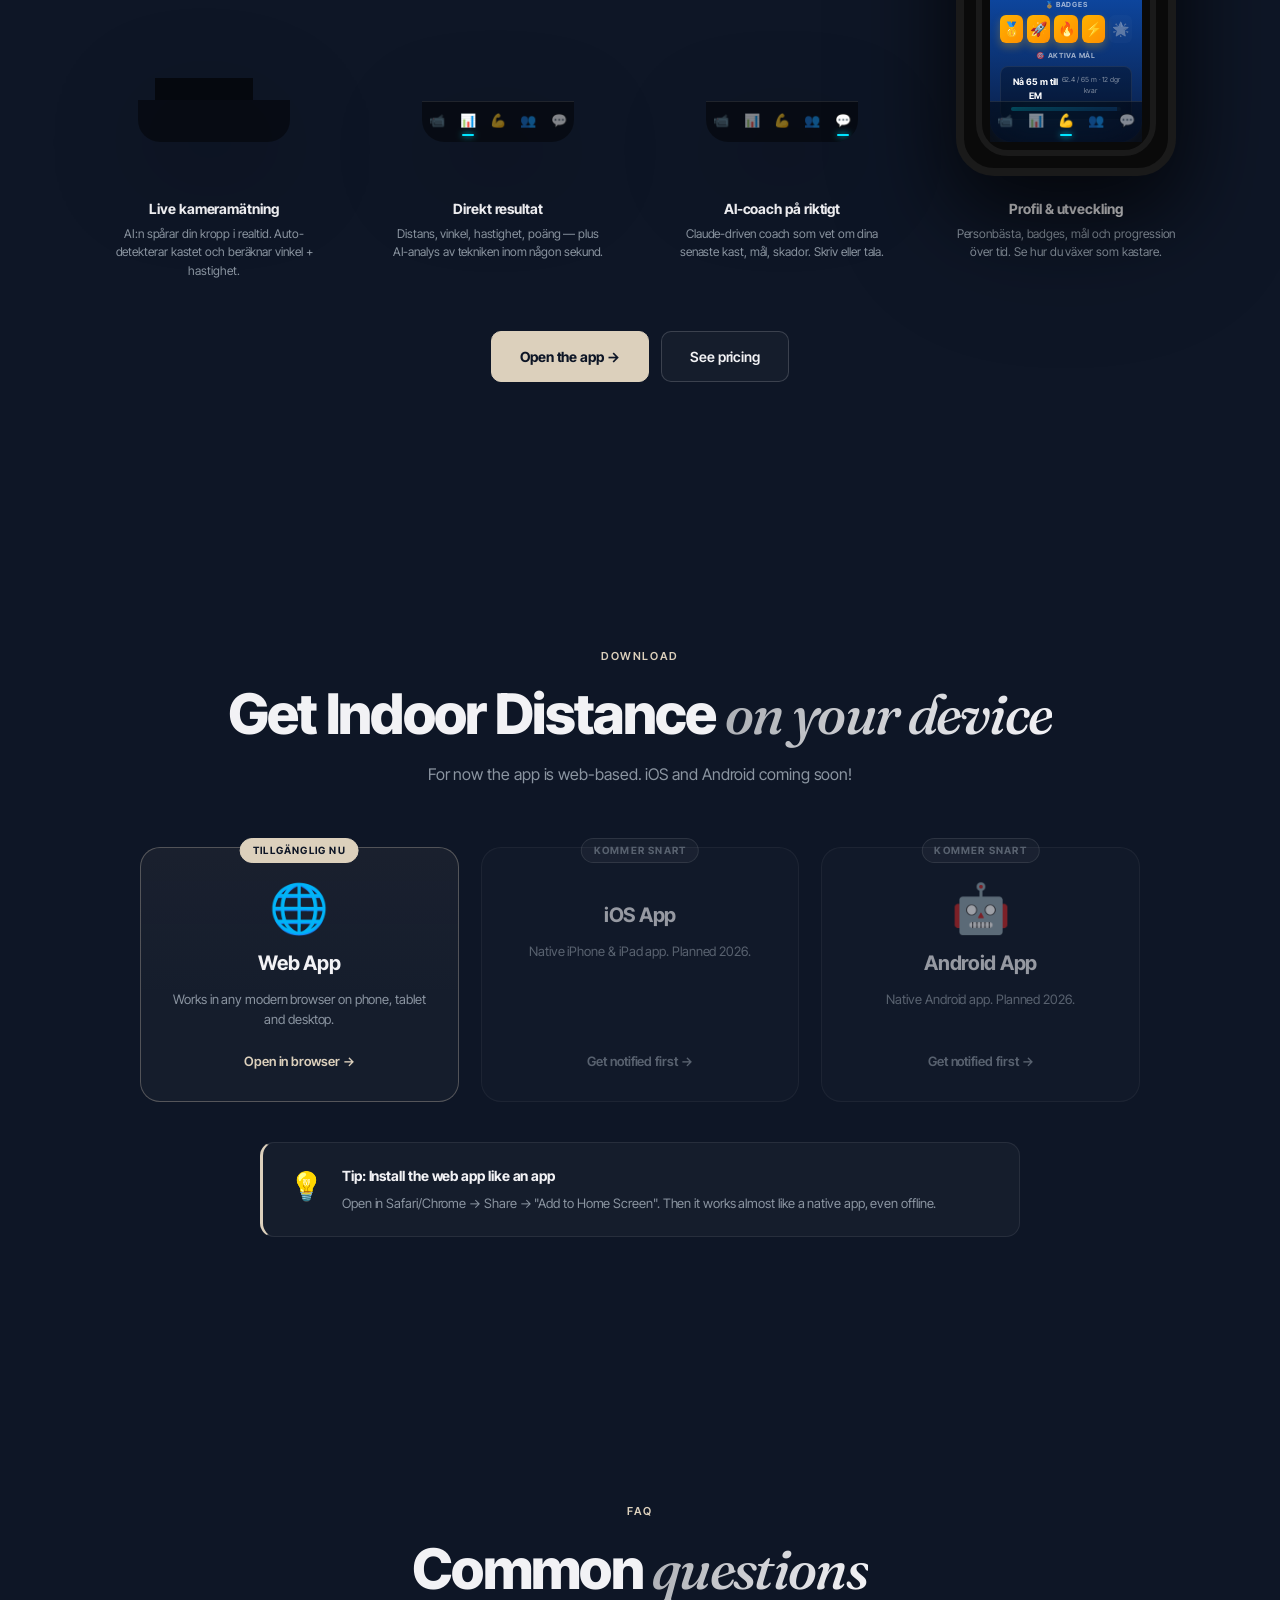
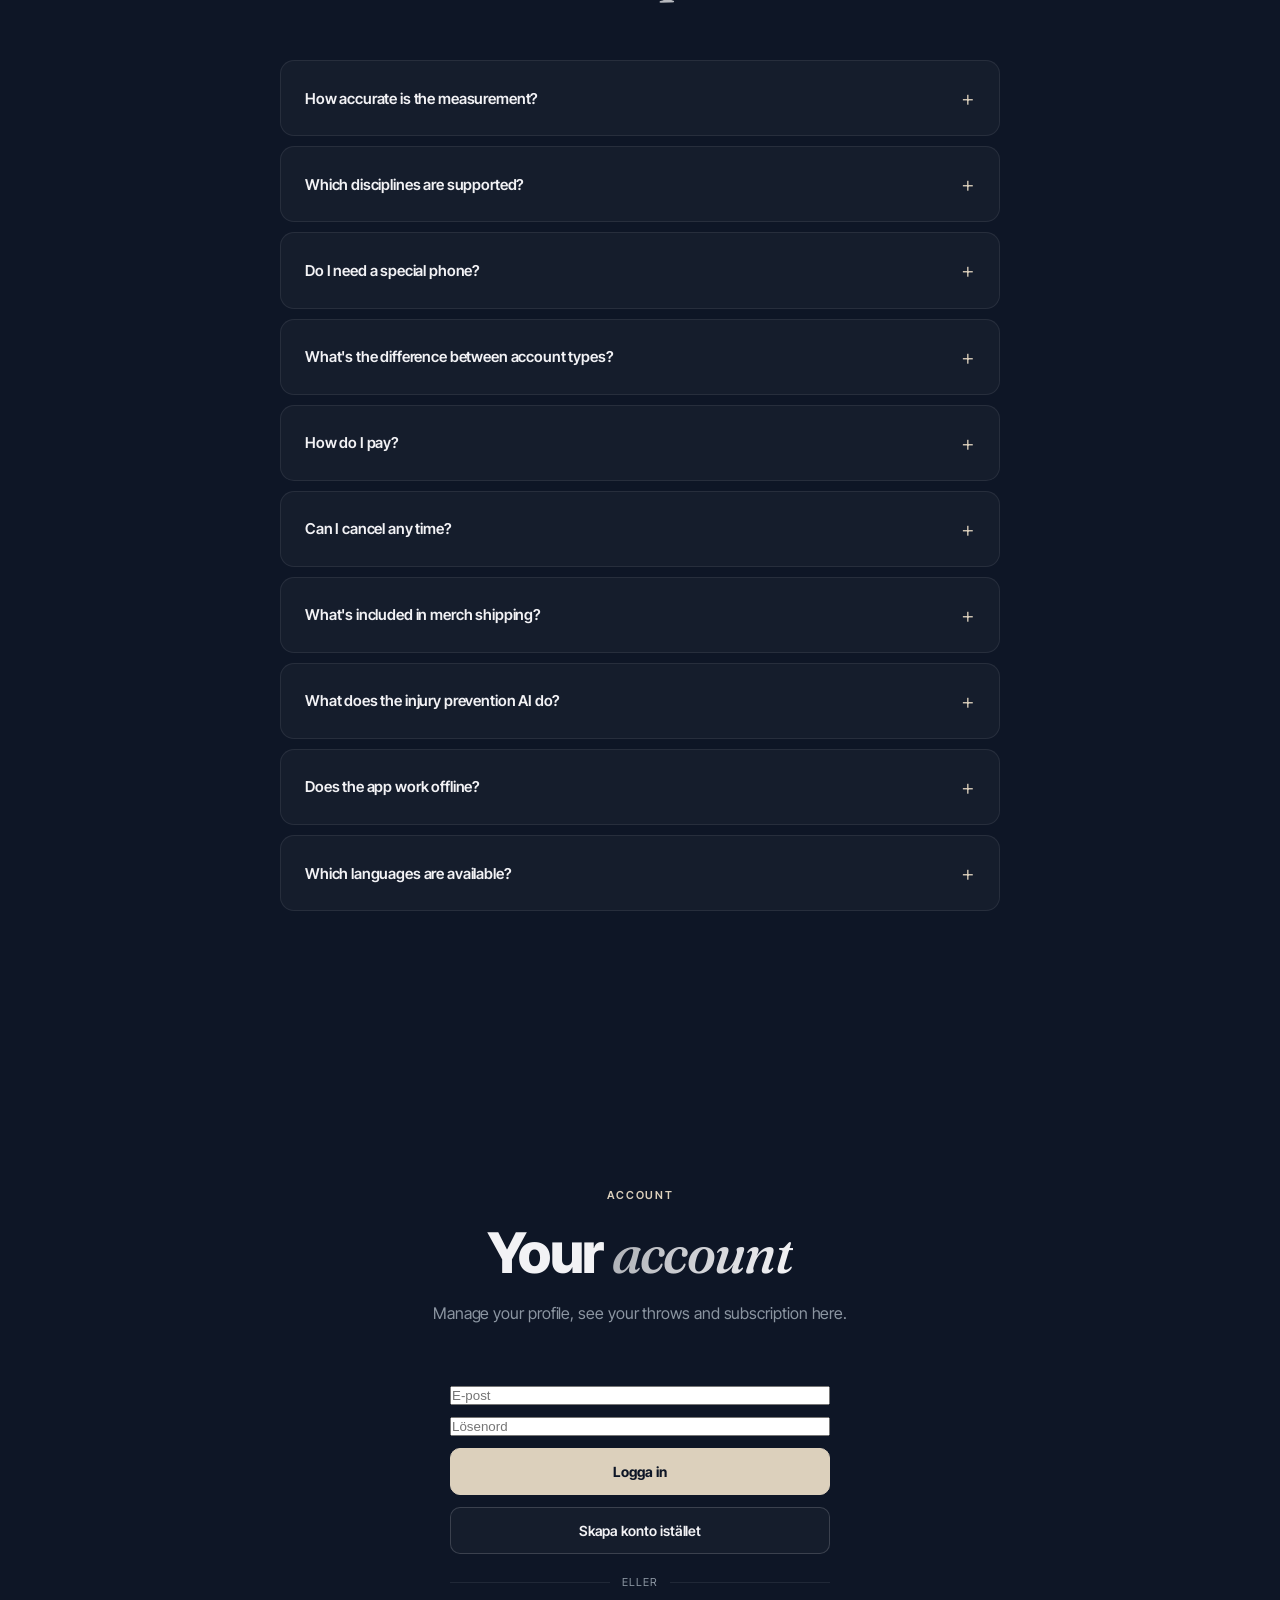
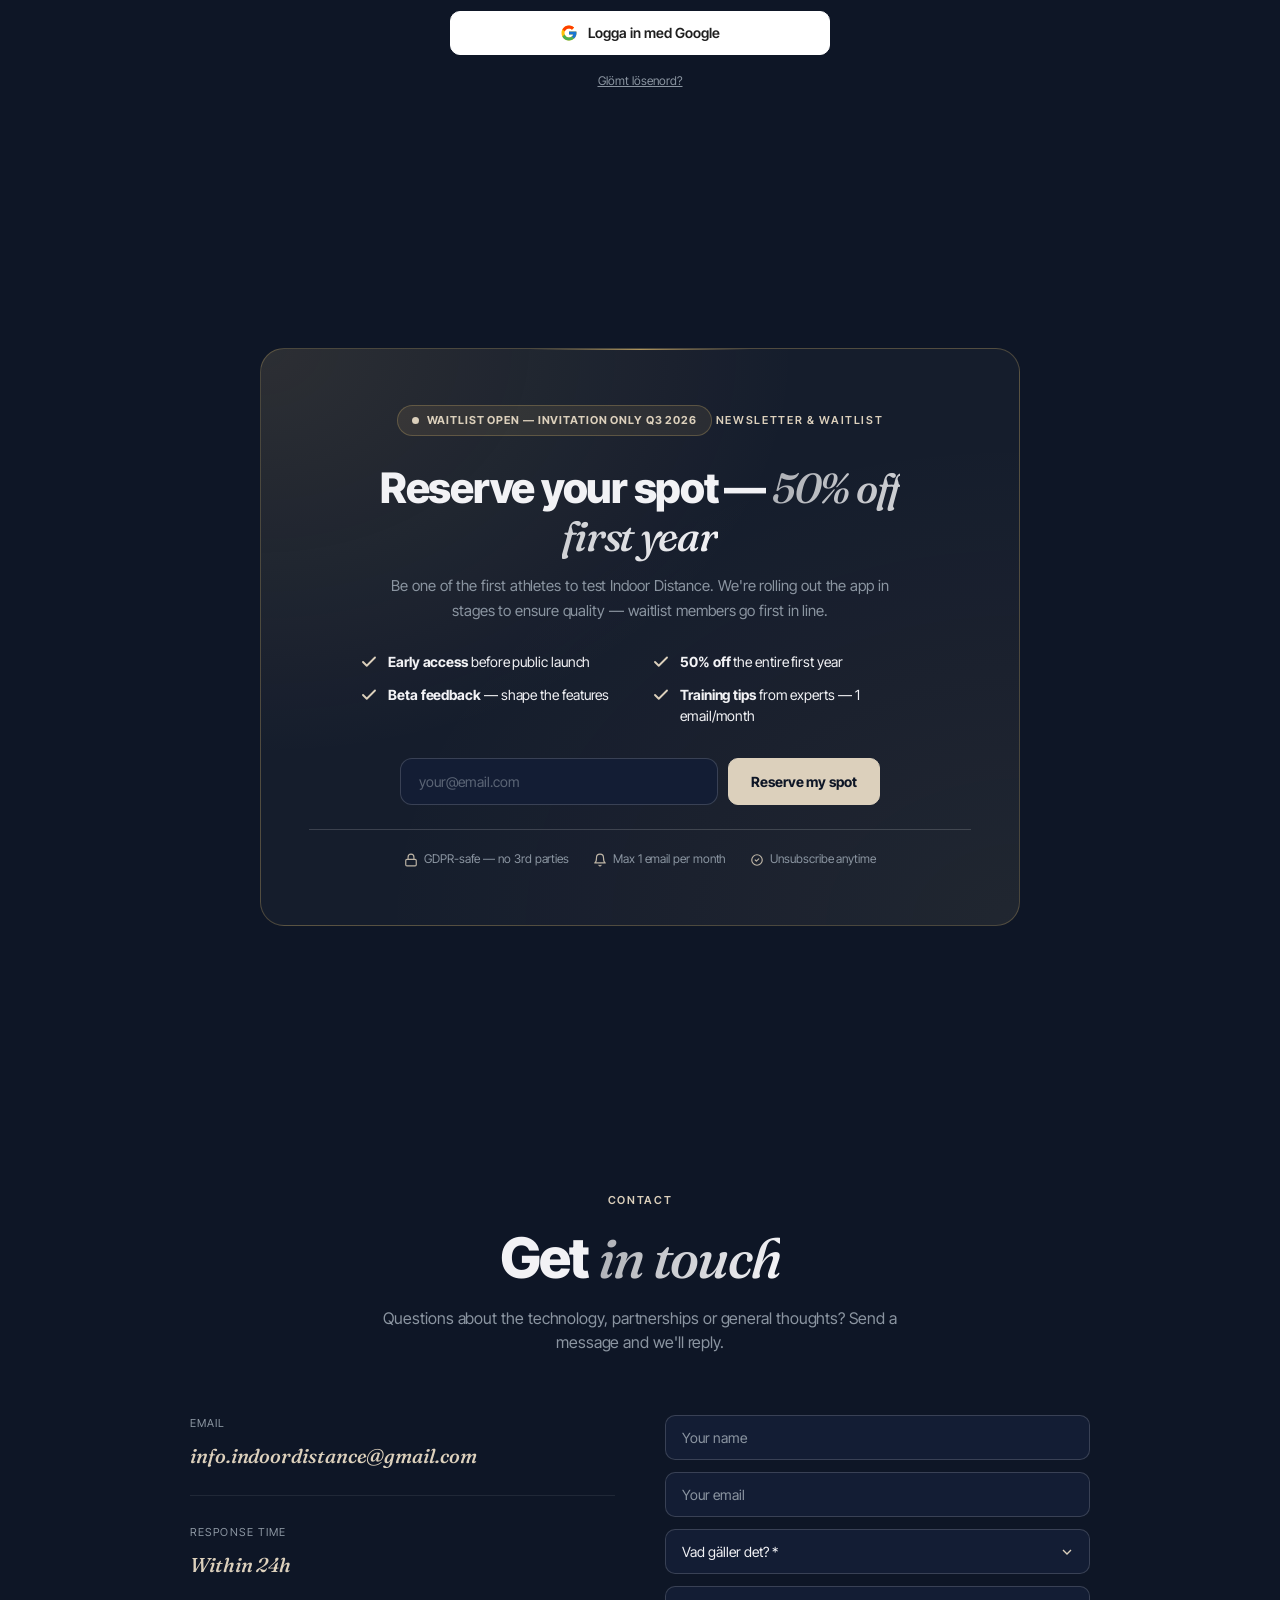
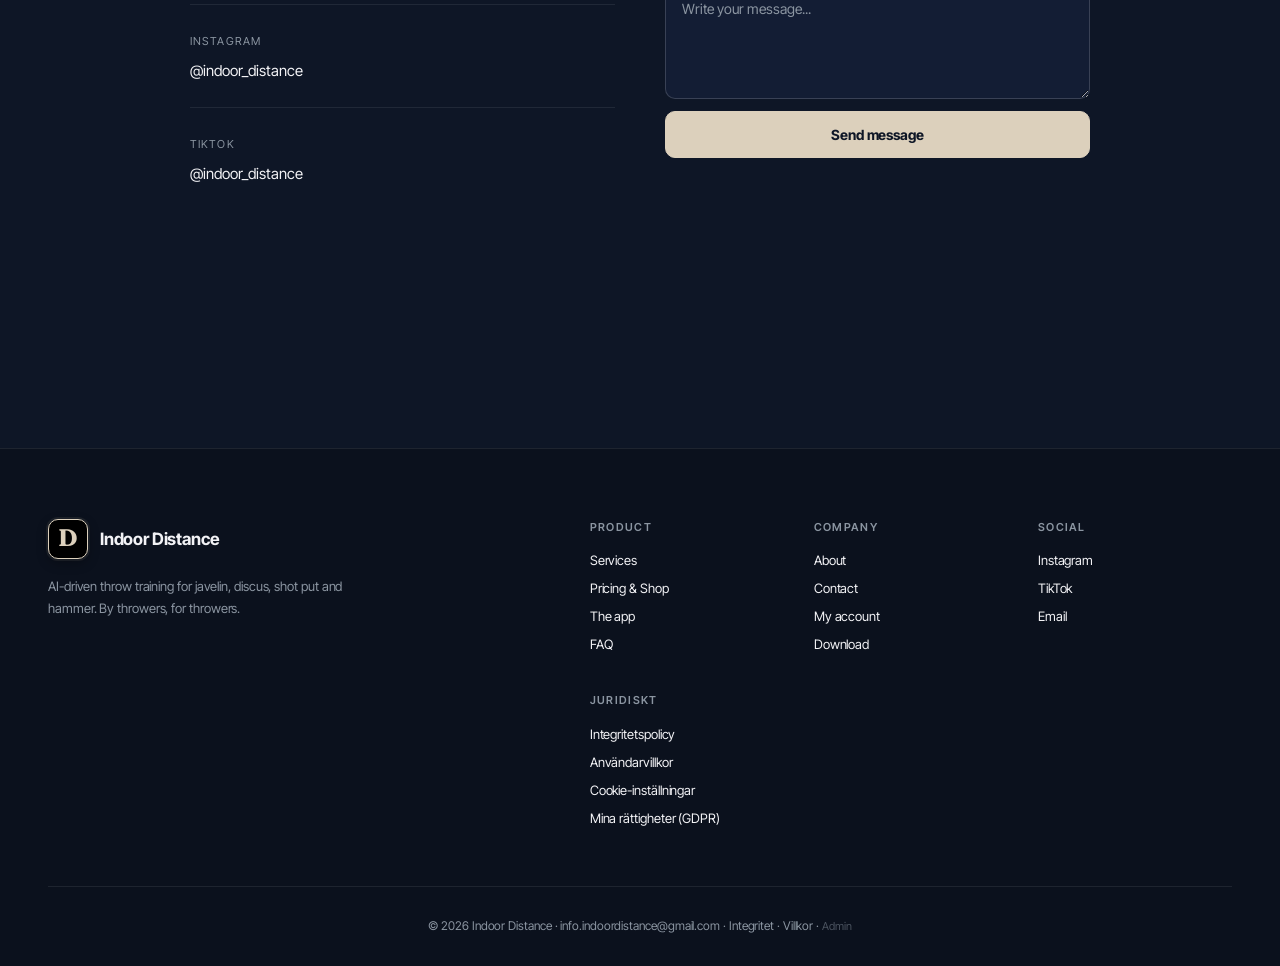
==== commit 4b291f22: "Add files via upload" ====
--- a/index.html
+++ b/index.html
@@ -1076,6 +1076,7 @@
           <button data-tab="orders" onclick="switchAcctTab('orders', this)">Beställningar</button>
           <button data-tab="profile" onclick="switchAcctTab('profile', this)">Profil</button>
           <button data-tab="subscription" onclick="switchAcctTab('subscription', this)">Prenumeration</button>
+          <button data-tab="security" onclick="switchAcctTab('security', this)">🔒 Säkerhet</button>
           <button id="myRightsBtn" data-tab="rights" onclick="switchAcctTab('rights', this)">Mina rättigheter (GDPR)</button>
           <button onclick="webLogout()" style="color:var(--text-mute);margin-top:12px">Logga ut</button>
         </div>
@@ -1130,6 +1131,41 @@
         </div>
 
         <!-- GDPR-rättigheter -->
+        <!-- Säkerhet — byt lösenord + glömt -->
+        <div class="acct-tab" id="acctTab-security" style="display:none">
+          <h3>Säkerhet</h3>
+          <p class="sub">Byt lösenord direkt eller skicka reset-mail. Alla mail kommer från info.indoordistance@gmail.com.</p>
+
+          <!-- Alt 1: Direkt-ändring -->
+          <div class="gdpr-card">
+            <div class="gdpr-icon">🔒</div>
+            <div class="gdpr-body">
+              <h4>Ändra lösenord direkt</h4>
+              <p>Om du är inloggad och kommer ihåg ditt nuvarande lösenord.</p>
+              <label style="font-size:12px;color:var(--text-mute);display:block;margin-bottom:4px;margin-top:8px">Nytt lösenord (min 6 tecken)</label>
+              <input type="password" id="webNewPass1" placeholder="Nytt lösenord" style="width:100%;background:var(--surface-2);border:1.5px solid var(--border-2);border-radius:8px;padding:10px 12px;color:var(--text);font-size:13px;font-family:inherit;margin-bottom:8px">
+              <label style="font-size:12px;color:var(--text-mute);display:block;margin-bottom:4px">Bekräfta</label>
+              <input type="password" id="webNewPass2" placeholder="Skriv igen" style="width:100%;background:var(--surface-2);border:1.5px solid var(--border-2);border-radius:8px;padding:10px 12px;color:var(--text);font-size:13px;font-family:inherit;margin-bottom:12px">
+              <button class="btn-primary" onclick="webChangePassword()" style="width:100%">Ändra lösenord</button>
+            </div>
+          </div>
+
+          <!-- Alt 2: Glömt lösenord -->
+          <div class="gdpr-card">
+            <div class="gdpr-icon">📧</div>
+            <div class="gdpr-body">
+              <h4>Glömt lösenord — skicka reset-mail</h4>
+              <p>Vi skickar en säker länk till din registrerade e-post. Klicka på länken → sätt nytt lösenord.</p>
+              <button class="btn-secondary" onclick="webResetPassword()" style="width:100%">Skicka reset-mail</button>
+            </div>
+          </div>
+
+          <p style="font-size:11px;color:var(--text-mute);margin-top:16px;line-height:1.6">
+            💡 <strong>Tips:</strong> Använd minst 8 tecken, blanda stora + små bokstäver + siffror.
+            Vi lagrar aldrig ditt lösenord i klartext — bara en irreversibel hash.
+          </p>
+        </div>
+
         <div class="acct-tab" id="acctTab-rights" style="display:none">
           <h3>Mina rättigheter <span style="font-size:11px;color:var(--text-mute);letter-spacing:0.08em">(GDPR)</span></h3>
           <p class="sub">Enligt EU:s dataskyddsförordning har du följande rättigheter över dina personuppgifter. Du kan utöva dem direkt här.</p>
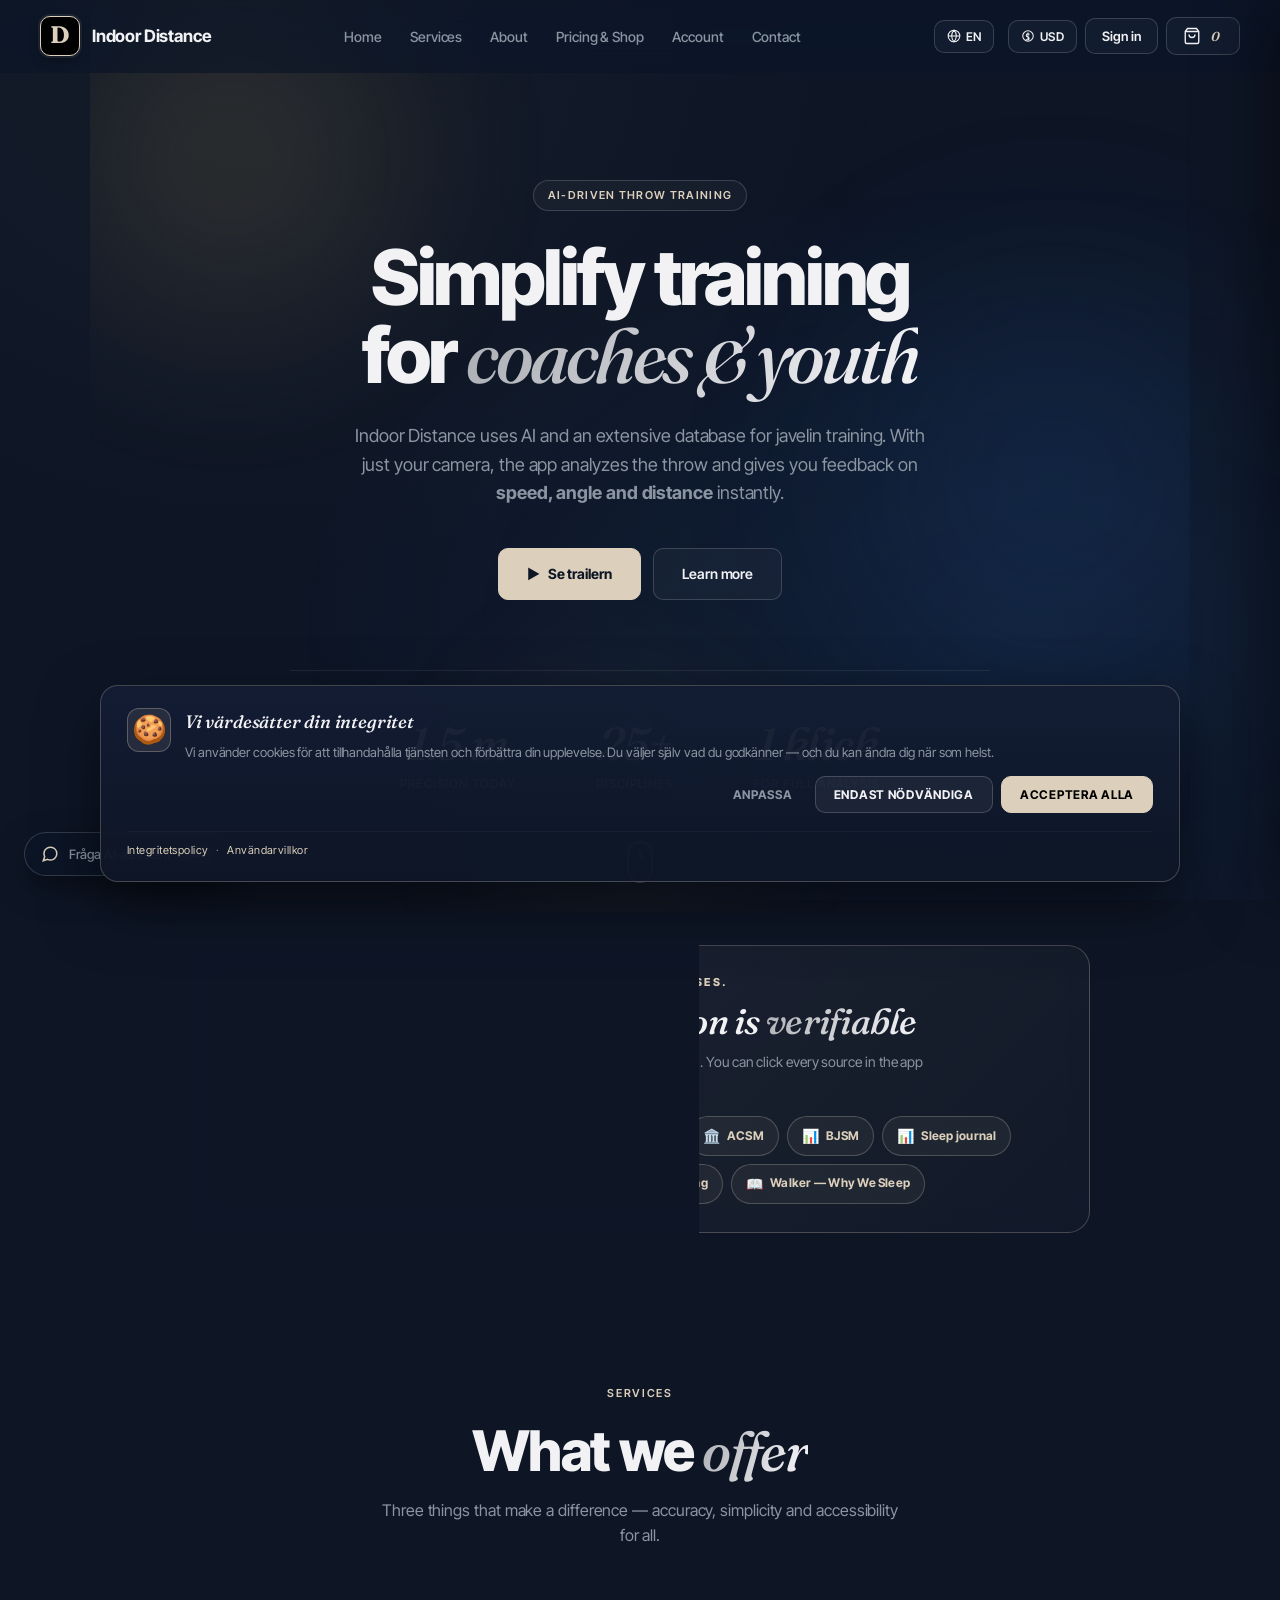
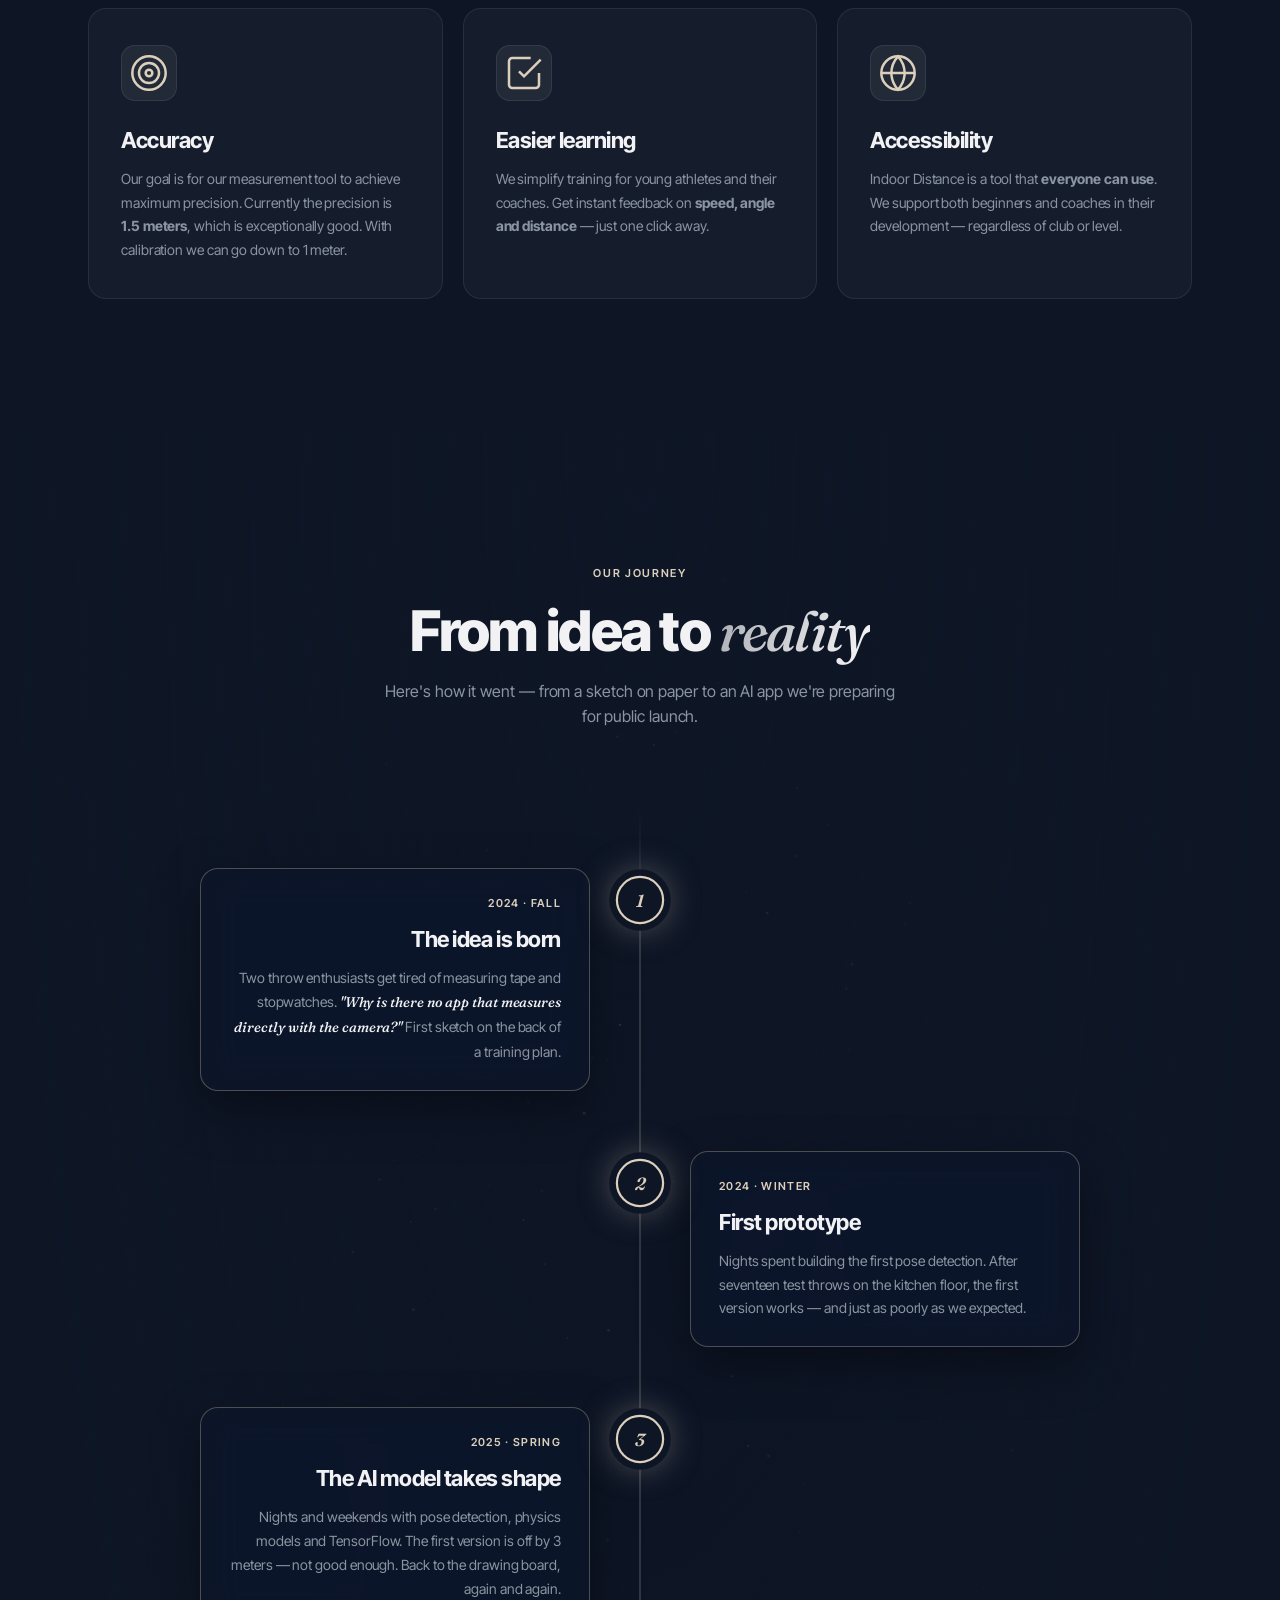
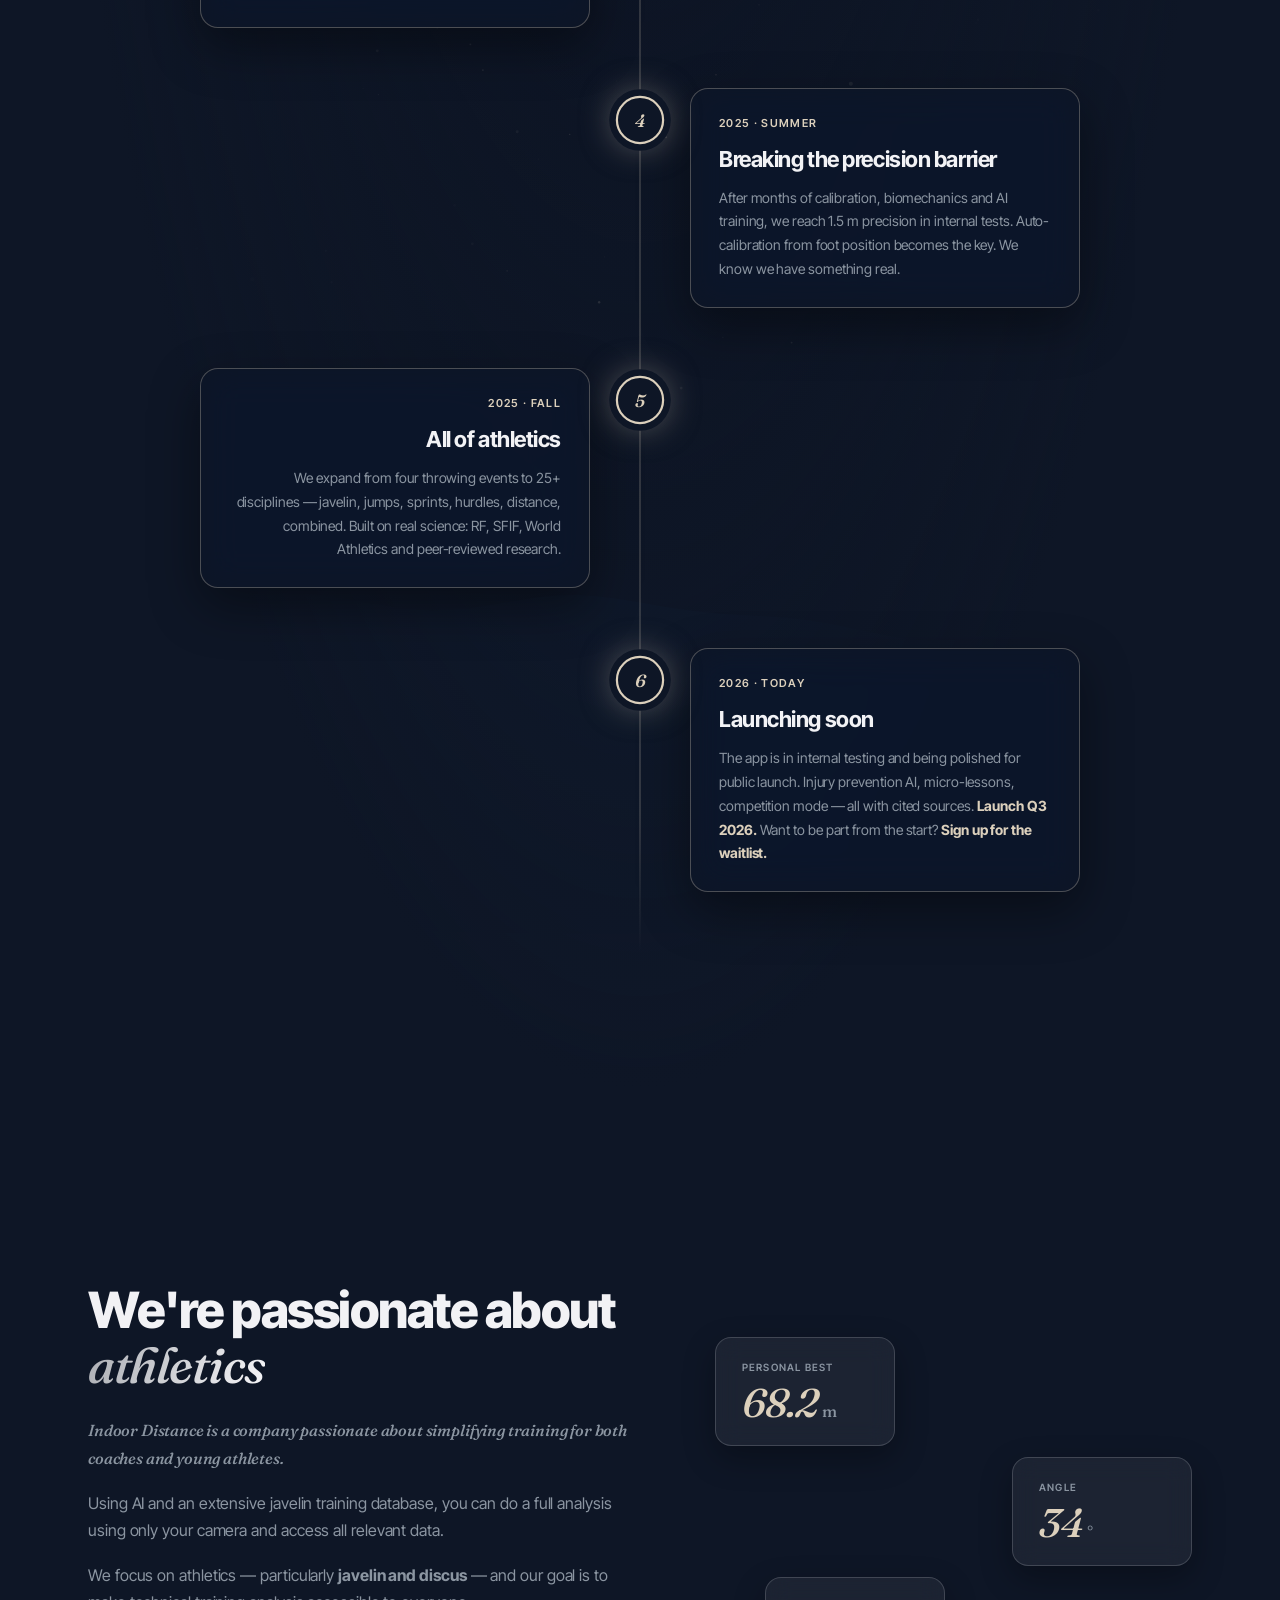
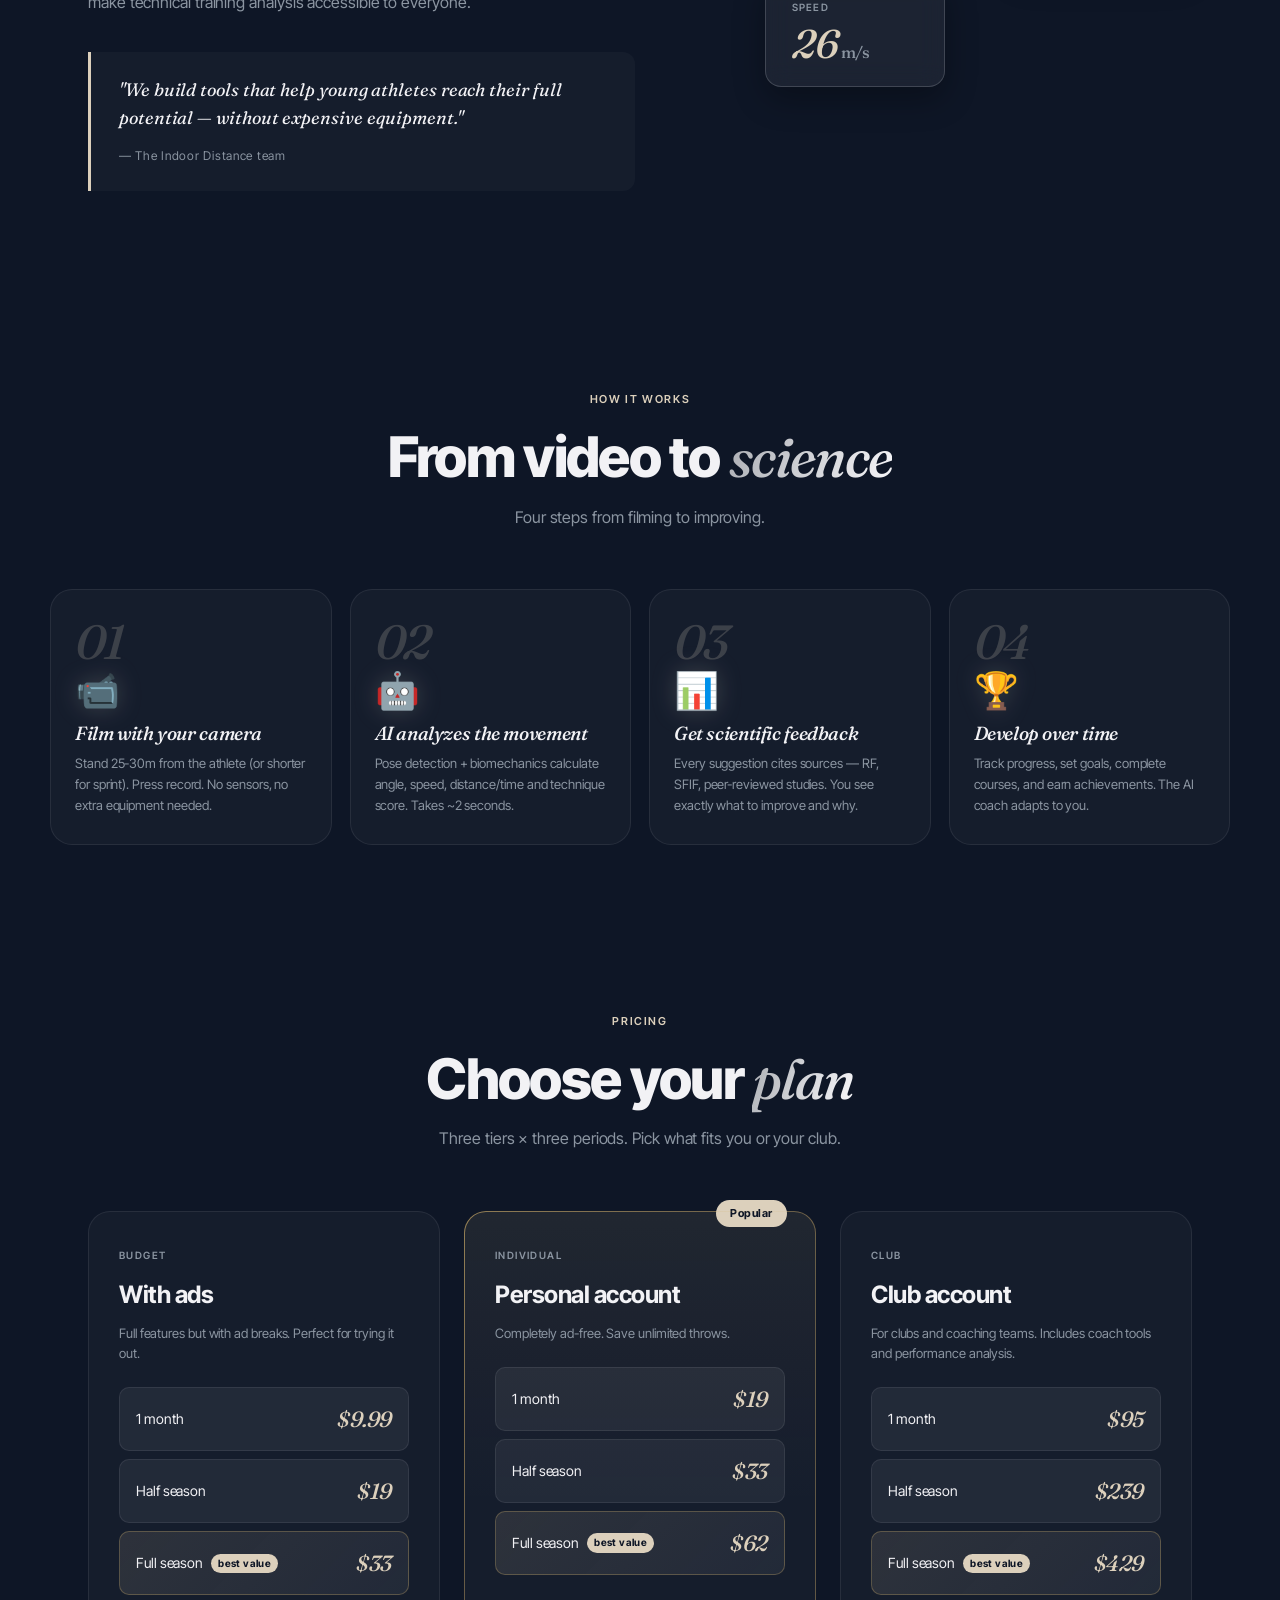
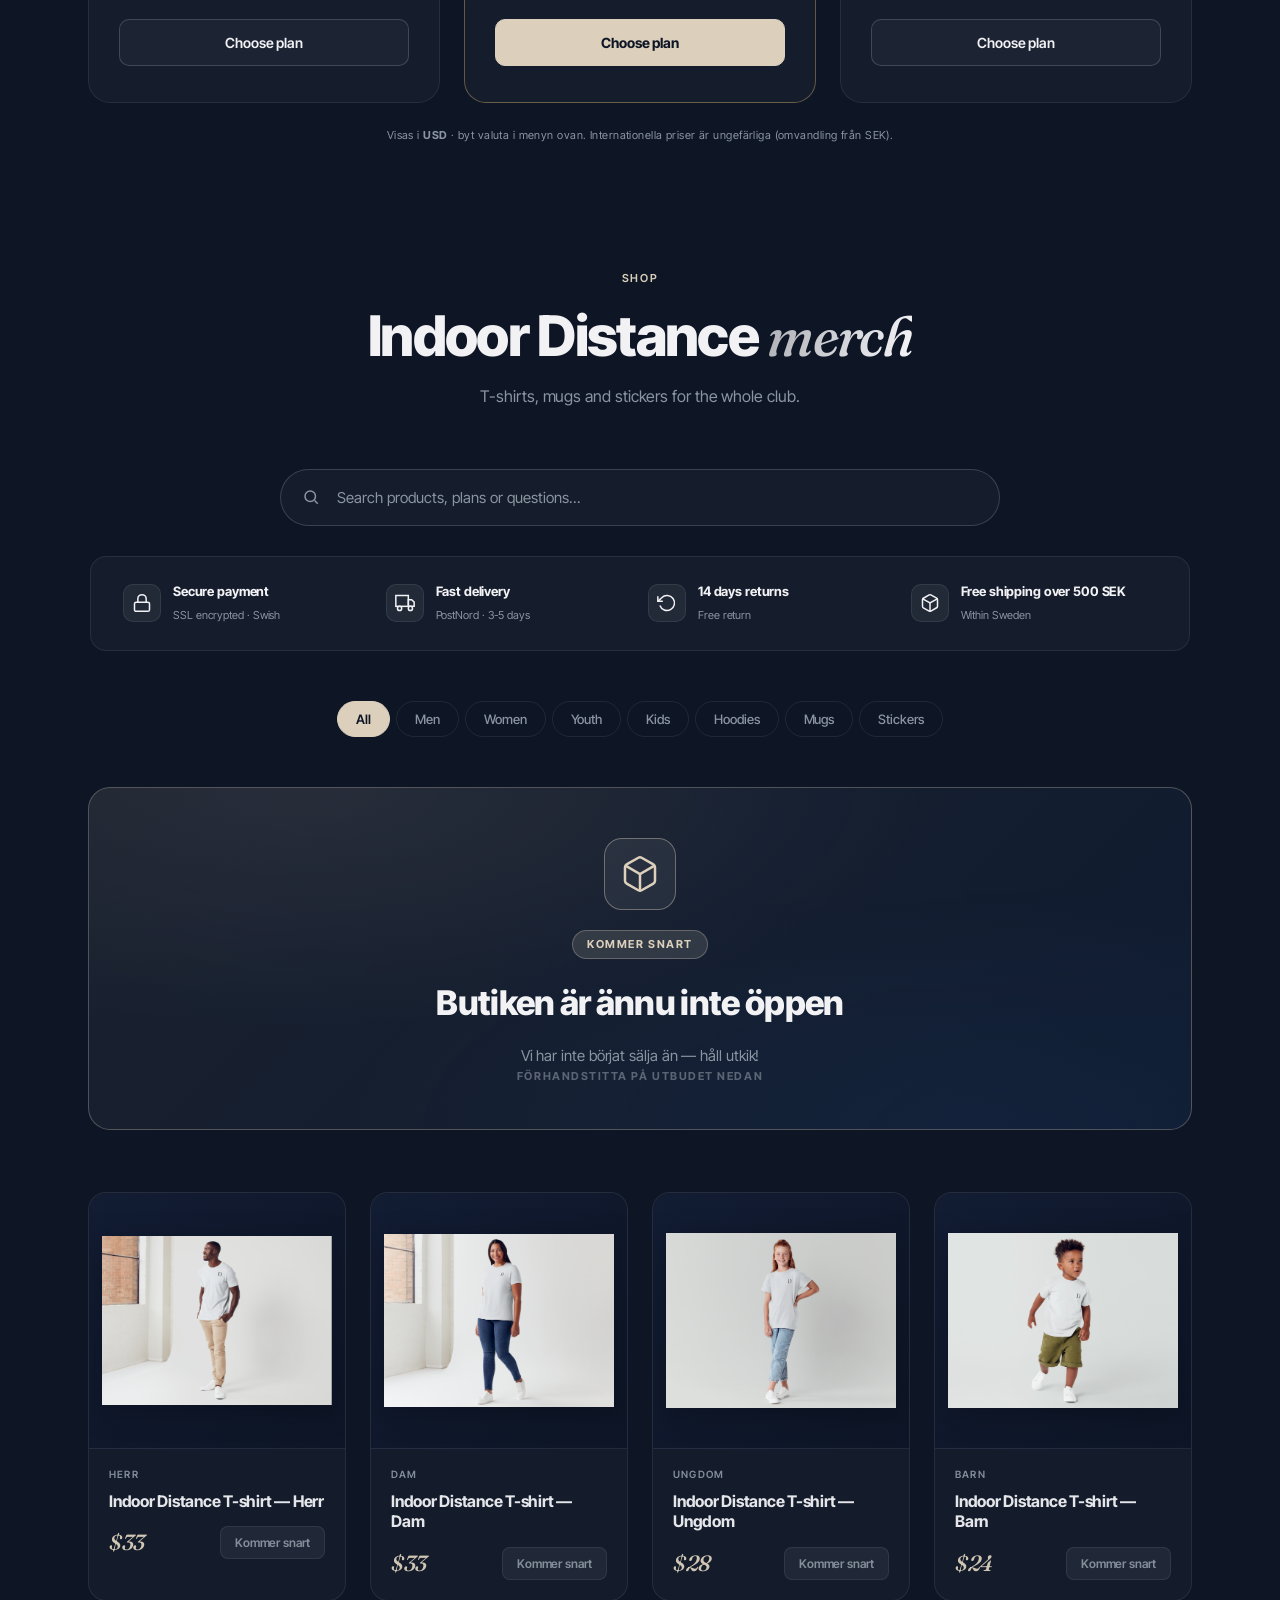
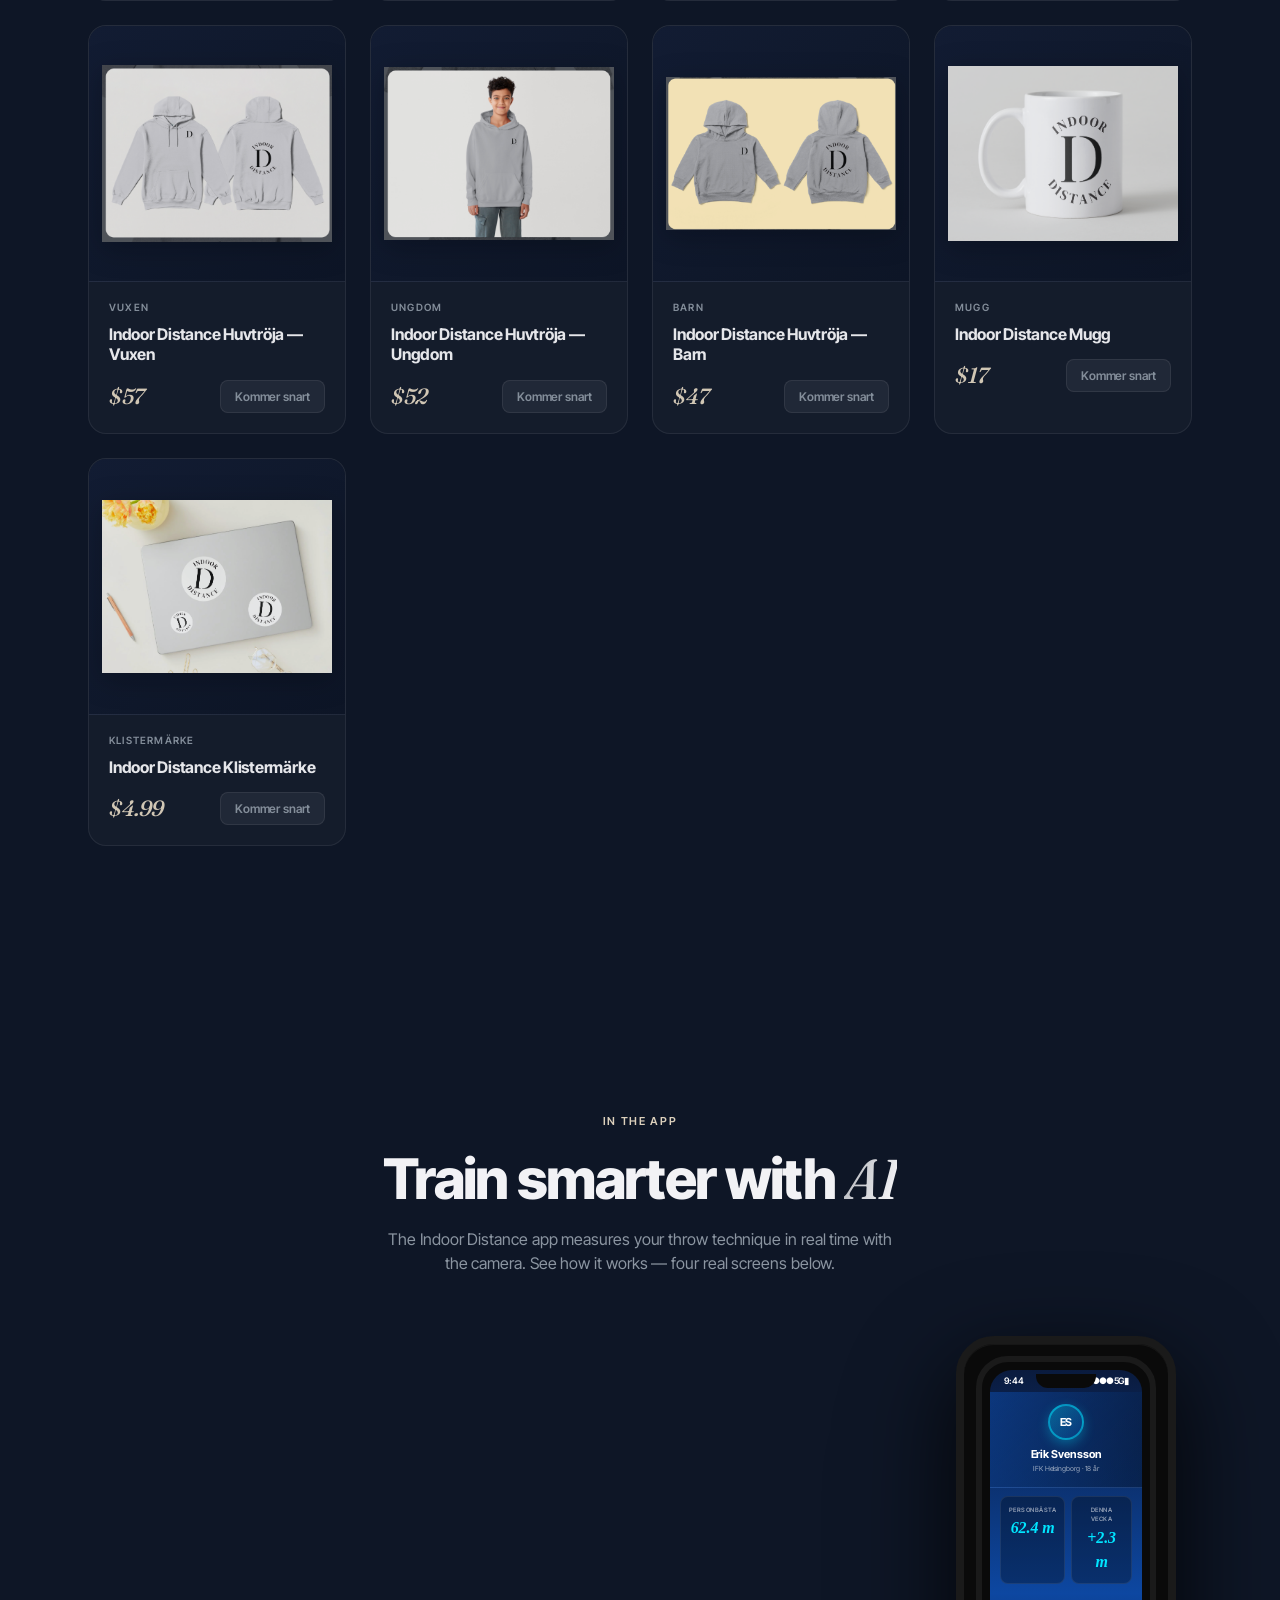
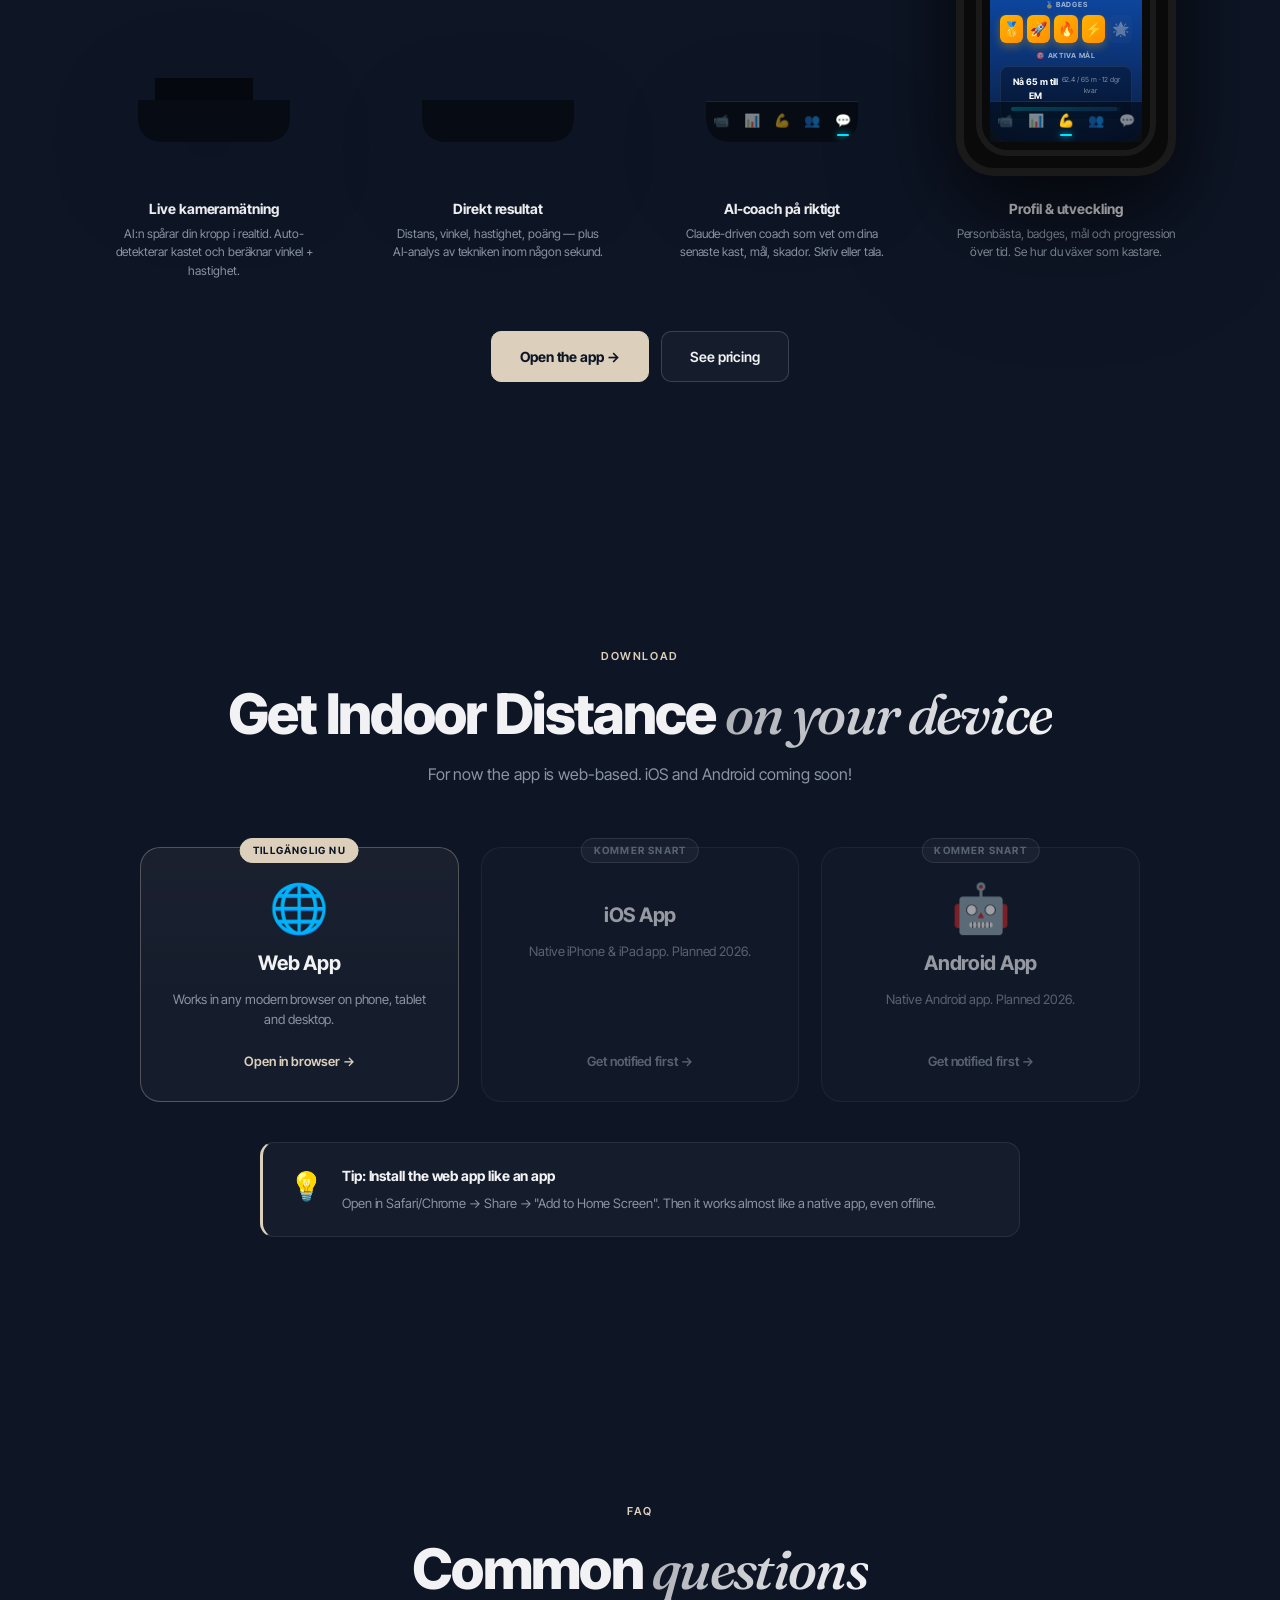
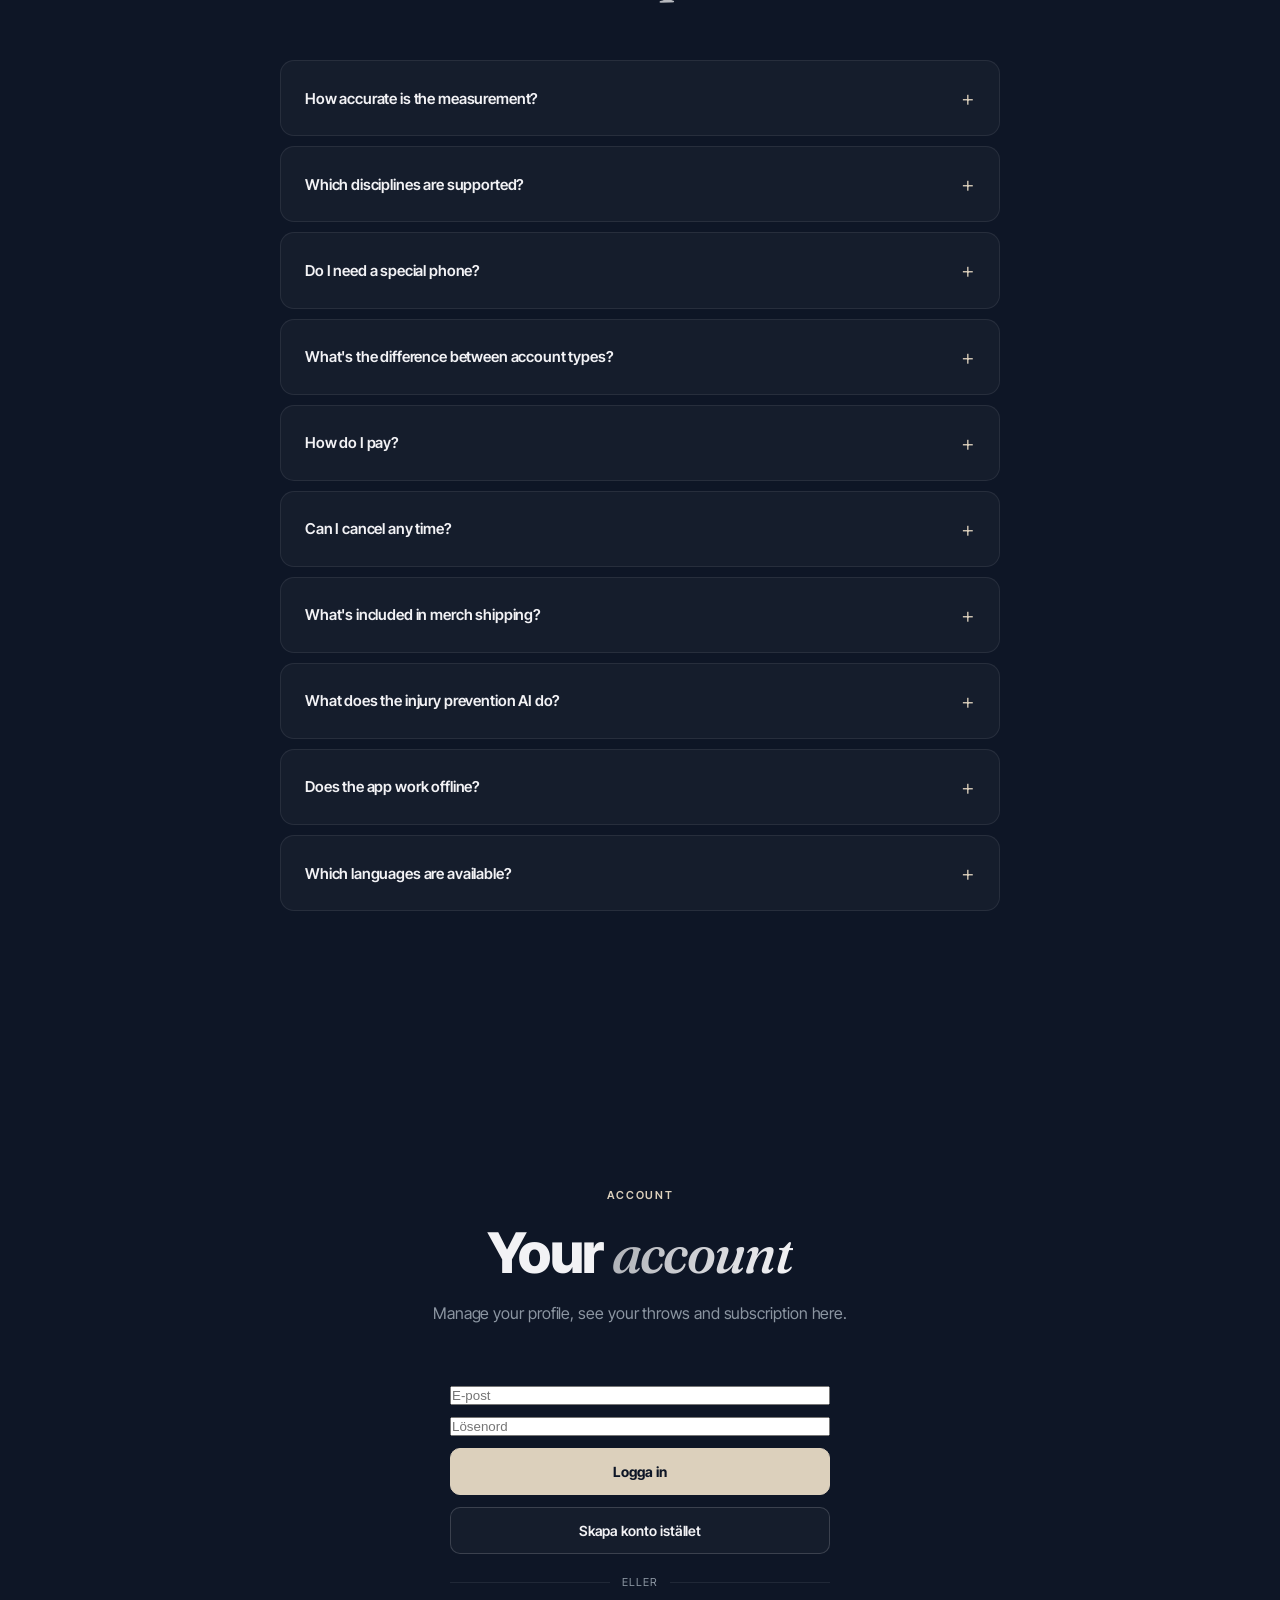
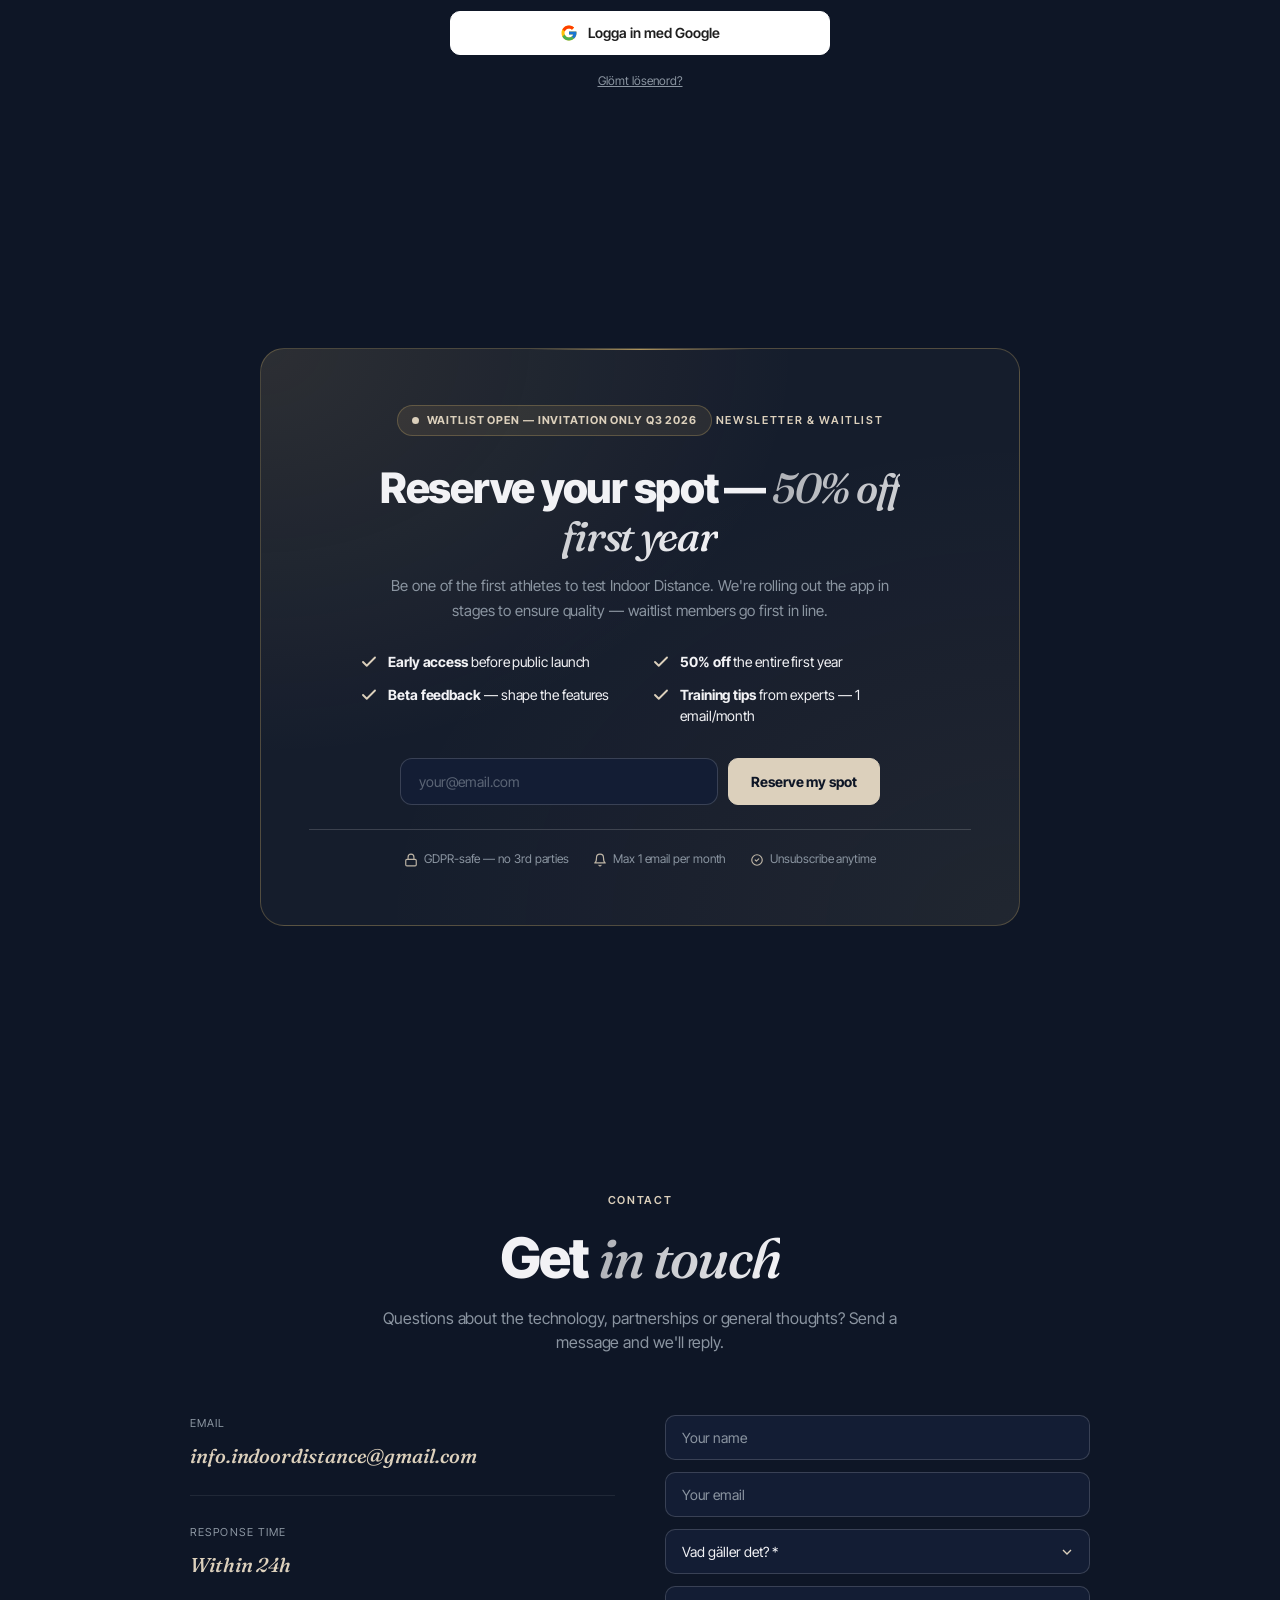
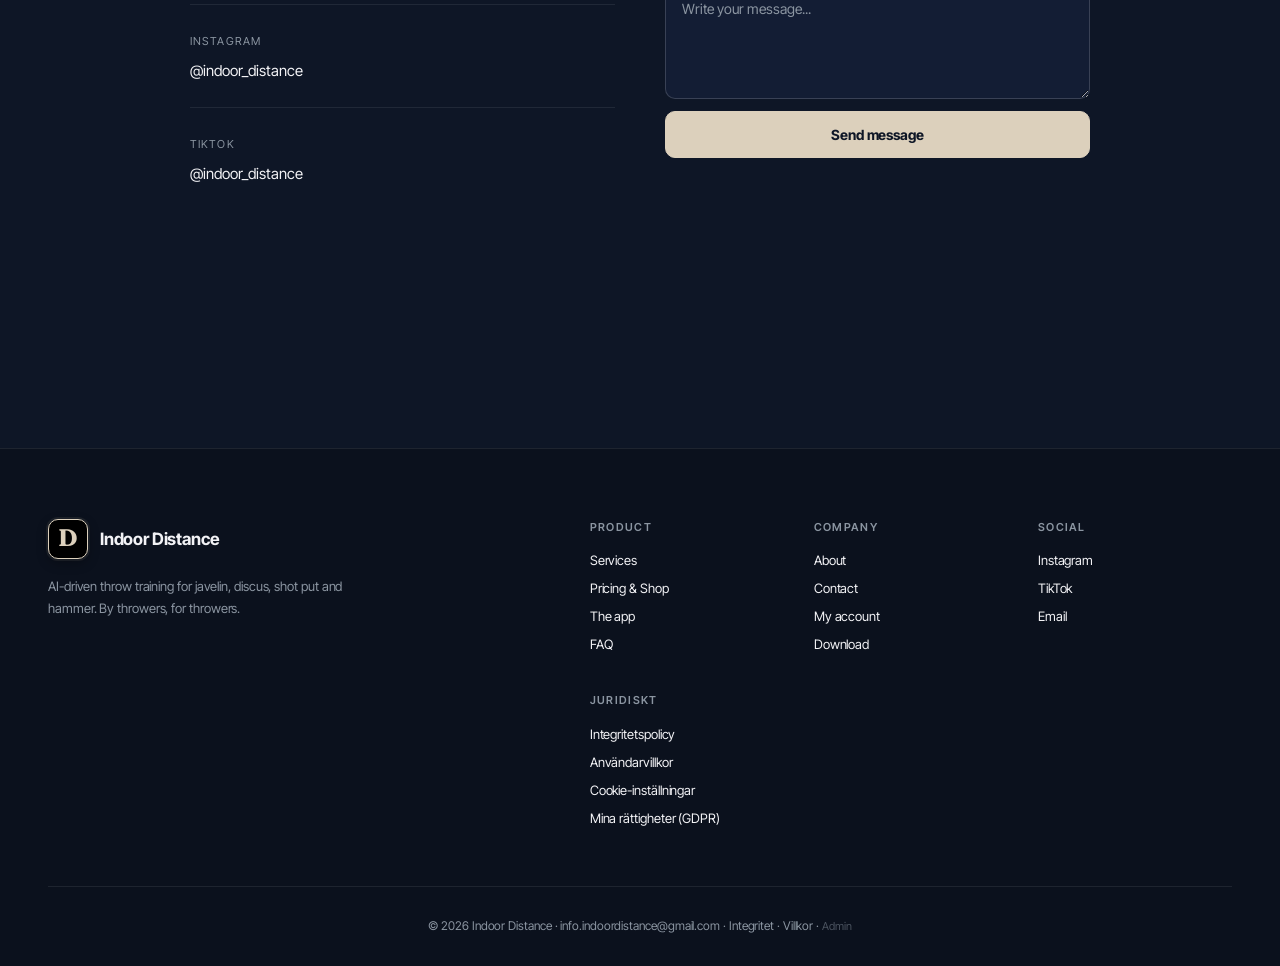
==== commit 10867ead: "Add files via upload" ====
--- a/index.html
+++ b/index.html
@@ -1585,115 +1585,70 @@
 
 <!-- ── SIZE GUIDE MODAL (smart wizard) ── -->
 <div class="modal-backdrop" id="sizeGuideModal" onclick="if(event.target===this)closeSizeGuide()">
-  <div class="modal-content size-guide-modal">
-    <button class="modal-close" onclick="closeSizeGuide()" aria-label="Stäng">×</button>
-    <div class="size-guide-head">
-      <span class="section-eyebrow">Storlekshjälp</span>
-      <h3>Hitta din perfekta storlek</h3>
-      <p>Svara på några snabba frågor så rekommenderar vi en storlek som passar dig.</p>
-    </div>
-
-    <!-- Step 1: Height -->
-    <div class="sg-step">
-      <div class="sg-step-num">1</div>
-      <div class="sg-step-content">
-        <label class="sg-label">Hur lång är du?</label>
-        <div class="sg-height-row">
-          <input type="number" class="sg-height-input" id="sgHeight" placeholder="cm" min="80" max="220" inputmode="numeric" oninput="updateSizeRec()">
-          <span class="sg-height-unit">cm</span>
-        </div>
-        <div class="sg-hint" id="sgHeightHint">T.ex. 175 cm</div>
-      </div>
-    </div>
-
-    <!-- Step 2: Shoulders -->
-    <div class="sg-step">
-      <div class="sg-step-num">2</div>
-      <div class="sg-step-content">
-        <label class="sg-label">Hur breda axlar har du?</label>
-        <div class="sg-options" id="sgShoulders">
-          <button class="sg-option" data-value="narrow" onclick="selectSgOption('shoulders','narrow',this)">
-            <svg viewBox="0 0 80 100" class="sg-icon"><circle cx="40" cy="22" r="10" fill="currentColor" opacity="0.4"/><path d="M30 38 Q40 35 50 38 L52 80 L28 80 Z" fill="currentColor" opacity="0.4"/></svg>
-            <span>Smala</span>
-          </button>
-          <button class="sg-option" data-value="normal" onclick="selectSgOption('shoulders','normal',this)">
-            <svg viewBox="0 0 80 100" class="sg-icon"><circle cx="40" cy="22" r="10" fill="currentColor" opacity="0.4"/><path d="M22 38 Q40 35 58 38 L56 80 L24 80 Z" fill="currentColor" opacity="0.4"/></svg>
-            <span>Normala</span>
-          </button>
-          <button class="sg-option" data-value="broad" onclick="selectSgOption('shoulders','broad',this)">
-            <svg viewBox="0 0 80 100" class="sg-icon"><circle cx="40" cy="22" r="10" fill="currentColor" opacity="0.4"/><path d="M14 38 Q40 35 66 38 L62 80 L18 80 Z" fill="currentColor" opacity="0.4"/></svg>
-            <span>Breda</span>
-          </button>
-        </div>
-      </div>
-    </div>
-
-    <!-- Step 3: Waist -->
-    <div class="sg-step">
-      <div class="sg-step-num">3</div>
-      <div class="sg-step-content">
-        <label class="sg-label">Hur är din midja?</label>
-        <div class="sg-options" id="sgWaist">
-          <button class="sg-option" data-value="narrow" onclick="selectSgOption('waist','narrow',this)">
-            <svg viewBox="0 0 80 100" class="sg-icon"><ellipse cx="40" cy="50" rx="14" ry="32" fill="currentColor" opacity="0.4"/></svg>
-            <span>Smal</span>
-          </button>
-          <button class="sg-option" data-value="normal" onclick="selectSgOption('waist','normal',this)">
-            <svg viewBox="0 0 80 100" class="sg-icon"><ellipse cx="40" cy="50" rx="20" ry="32" fill="currentColor" opacity="0.4"/></svg>
-            <span>Normal</span>
-          </button>
-          <button class="sg-option" data-value="wide" onclick="selectSgOption('waist','wide',this)">
-            <svg viewBox="0 0 80 100" class="sg-icon"><ellipse cx="40" cy="50" rx="26" ry="32" fill="currentColor" opacity="0.4"/></svg>
-            <span>Rund</span>
-          </button>
-        </div>
-      </div>
-    </div>
-
-    <!-- Step 4: Fit -->
-    <div class="sg-step">
-      <div class="sg-step-num">4</div>
-      <div class="sg-step-content">
-        <label class="sg-label">Hur vill du att tröjan ska sitta?</label>
-        <div class="sg-options" id="sgFit">
-          <button class="sg-option" data-value="tight" onclick="selectSgOption('fit','tight',this)">
-            <div class="sg-emoji">👕</div>
-            <span><strong>Tajt</strong></span>
-            <small>Slim fit</small>
-          </button>
-          <button class="sg-option" data-value="normal" onclick="selectSgOption('fit','normal',this)">
-            <div class="sg-emoji">👕</div>
-            <span><strong>Normal</strong></span>
-            <small>Lagom</small>
-          </button>
-          <button class="sg-option" data-value="loose" onclick="selectSgOption('fit','loose',this)">
-            <div class="sg-emoji">👕</div>
-            <span><strong>Lös</strong></span>
-            <small>Oversized</small>
-          </button>
-        </div>
-      </div>
-    </div>
-
-    <!-- Recommendation -->
-    <div class="sg-result" id="sgResult" style="display:none">
-      <div class="sg-result-lbl">VI REKOMMENDERAR</div>
-      <div class="sg-result-size" id="sgResultSize">M</div>
-      <div class="sg-result-cat" id="sgResultCat"></div>
-      <div class="sg-result-reason" id="sgResultReason"></div>
-      <div class="sg-result-actions">
-        <button class="btn-secondary" onclick="toggleSgTable()">Visa hela storlekstabellen</button>
-      </div>
-    </div>
-
-    <!-- Detailed table (collapsed by default) -->
-    <details class="sg-table-details" id="sgTableDetails">
-      <summary>Detaljerade mått (cm)</summary>
+  <div class="modal-content size-guide-modal" style="max-width:460px;padding:0;overflow:hidden">
+    <style>
+      /* Hitta din storlek — wizard (förlaga: stegvis flöde med illustrationer) */
+      .sgw-top{display:flex;align-items:center;gap:14px;padding:18px 18px 6px}
+      .sgw-progress{flex:1;height:4px;background:#E5E7EB;border-radius:2px;overflow:hidden}
+      .sgw-progress>div{height:100%;background:#111827;border-radius:2px;transition:width .3s ease}
+      .sgw-close{width:38px;height:38px;border-radius:50%;border:none;background:#F3F4F6;font-size:16px;cursor:pointer;flex-shrink:0}
+      .sgw-body{padding:8px 24px 24px;min-height:430px;display:flex;flex-direction:column}
+      .sgw-title{font-size:24px;font-weight:700;text-align:center;margin:10px 0 6px;letter-spacing:-0.01em}
+      .sgw-sub{font-size:14px;color:#6B7280;text-align:center;line-height:1.5;margin-bottom:18px}
+      .sgw-radios{display:flex;justify-content:space-between;gap:8px;margin:14px 6px 4px}
+      .sgw-radio{flex:1;background:none;border:none;cursor:pointer;display:flex;flex-direction:column;align-items:center;gap:9px;padding:6px}
+      .sgw-radio .dot{width:22px;height:22px;border-radius:50%;border:2px solid #C7CBD1;background:#fff;transition:all .15s}
+      .sgw-radio.active .dot{border-color:#1D4ED8;background:#1D4ED8;box-shadow:inset 0 0 0 4px #fff}
+      .sgw-radio span{font-size:15px;color:#374151}
+      .sgw-radio.active span{font-weight:700;color:#111827}
+      .sgw-btnrow{display:flex;gap:10px;margin-top:auto;padding-top:16px}
+      .sgw-btn-sec{flex:1;background:#fff;border:1.5px solid #D1D5DB;border-radius:12px;padding:14px;font-size:15px;font-weight:600;cursor:pointer;color:#111827}
+      .sgw-btn-pri{flex:1.3;background:#111827;color:#fff;border:none;border-radius:12px;padding:14px;font-size:15px;font-weight:700;cursor:pointer}
+      .sgw-btn-pri:disabled{opacity:0.4;cursor:not-allowed}
+      .sgw-field label{display:block;font-size:15px;font-weight:700;margin:12px 0 6px;color:#111827}
+      .sgw-input{width:100%;border:1.5px solid #D1D5DB;border-radius:12px;padding:14px;font-size:16px;font-family:inherit}
+      .sgw-input:focus{outline:none;border-color:#111827}
+      .sgw-cats{display:flex;gap:8px;margin-top:6px}
+      .sgw-cat{flex:1;border:1.5px solid #D1D5DB;background:#fff;border-radius:12px;padding:11px 6px;font-size:13px;font-weight:600;cursor:pointer;color:#374151}
+      .sgw-cat.active{border-color:#111827;background:#111827;color:#fff}
+      .sgw-slider{width:100%;accent-color:#111827;margin:10px 0 4px}
+      .sgw-slider-lbls{display:flex;justify-content:space-between;font-size:14px;color:#6B7280}
+      .sgw-slider-lbls .mid{font-weight:600;color:#111827}
+      .sgw-info{background:#F3F4F6;border-radius:12px;padding:13px 15px;font-size:13px;color:#374151;text-align:center;line-height:1.5;margin-top:16px}
+      .sgw-scale{position:relative;margin:22px 4px 6px}
+      .sgw-scale-bar{display:flex;height:7px;border-radius:4px;overflow:hidden;background:#E5E7EB}
+      .sgw-scale-bar>div{flex:1}
+      .sgw-scale-bar>div.on{background:#93B8F4}
+      .sgw-scale-lbls{display:flex;margin-top:9px}
+      .sgw-scale-lbls>div{flex:1;text-align:center;font-size:13px;color:#6B7280;line-height:1.4}
+      .sgw-scale-lbls>div.on{font-weight:700;color:#111827}
+      .sgw-marker{position:absolute;top:-11px;font-size:12px;transform:translateX(-50%);transition:left .3s}
+      .sgw-bigsize{font-size:52px;font-weight:800;text-align:center;letter-spacing:-0.02em;margin:8px 0 2px;color:#111827}
+      .sgw-fb{display:flex;justify-content:center;gap:10px;margin-top:14px;align-items:center}
+      .sgw-fb button{border:1.5px solid #D1D5DB;background:#fff;border-radius:999px;cursor:pointer;font-size:15px}
+      .sgw-fb .thumb{width:44px;height:44px}
+      .sgw-fb .tbl{padding:11px 20px;font-weight:600;font-size:14px;color:#111827}
+      .sgw-illu{display:flex;justify-content:center;margin:6px 0 2px}
+      .sgw-reset{text-align:center;font-size:13px;color:#6B7280;text-decoration:underline;cursor:pointer;margin-top:12px}
+      .sg-table-wrap-new{padding:0 4px;max-height:300px;overflow-y:auto;margin-top:8px}
+    </style>
+    <div class="sgw-top">
+      <svg width="22" height="22" viewBox="0 0 24 24" fill="none" stroke="#111827" stroke-width="1.8"><circle cx="12" cy="8" r="4"/><path d="M4 21c0-4 3.6-6.5 8-6.5s8 2.5 8 6.5"/></svg>
+      <div class="sgw-progress"><div id="sgwProgressFill" style="width:16%"></div></div>
+      <button class="sgw-close" onclick="closeSizeGuide()" aria-label="Stäng">✕</button>
+    </div>
+    <div class="sgw-body" id="sgwStage"><!-- renderas av renderSgStep() --></div>
+    <!-- Storlekstabellen (nås via Storlekstabell-knapparna) -->
+    <div id="sgwTableView" style="display:none;padding:0 24px 24px">
+      <div class="sgw-title" style="font-size:20px">Storlekstabell</div>
       <div class="size-guide-tabs" id="sizeGuideTabs"></div>
-      <div class="size-guide-table-wrap">
+      <div class="size-guide-table-wrap sg-table-wrap-new">
         <table class="size-guide-table" id="sizeGuideTable"></table>
       </div>
-    </details>
+      <div class="sgw-btnrow">
+        <button class="sgw-btn-pri" style="flex:1" onclick="sgwHideTable()">← Tillbaka till guiden</button>
+      </div>
+    </div>
   </div>
 </div>
 
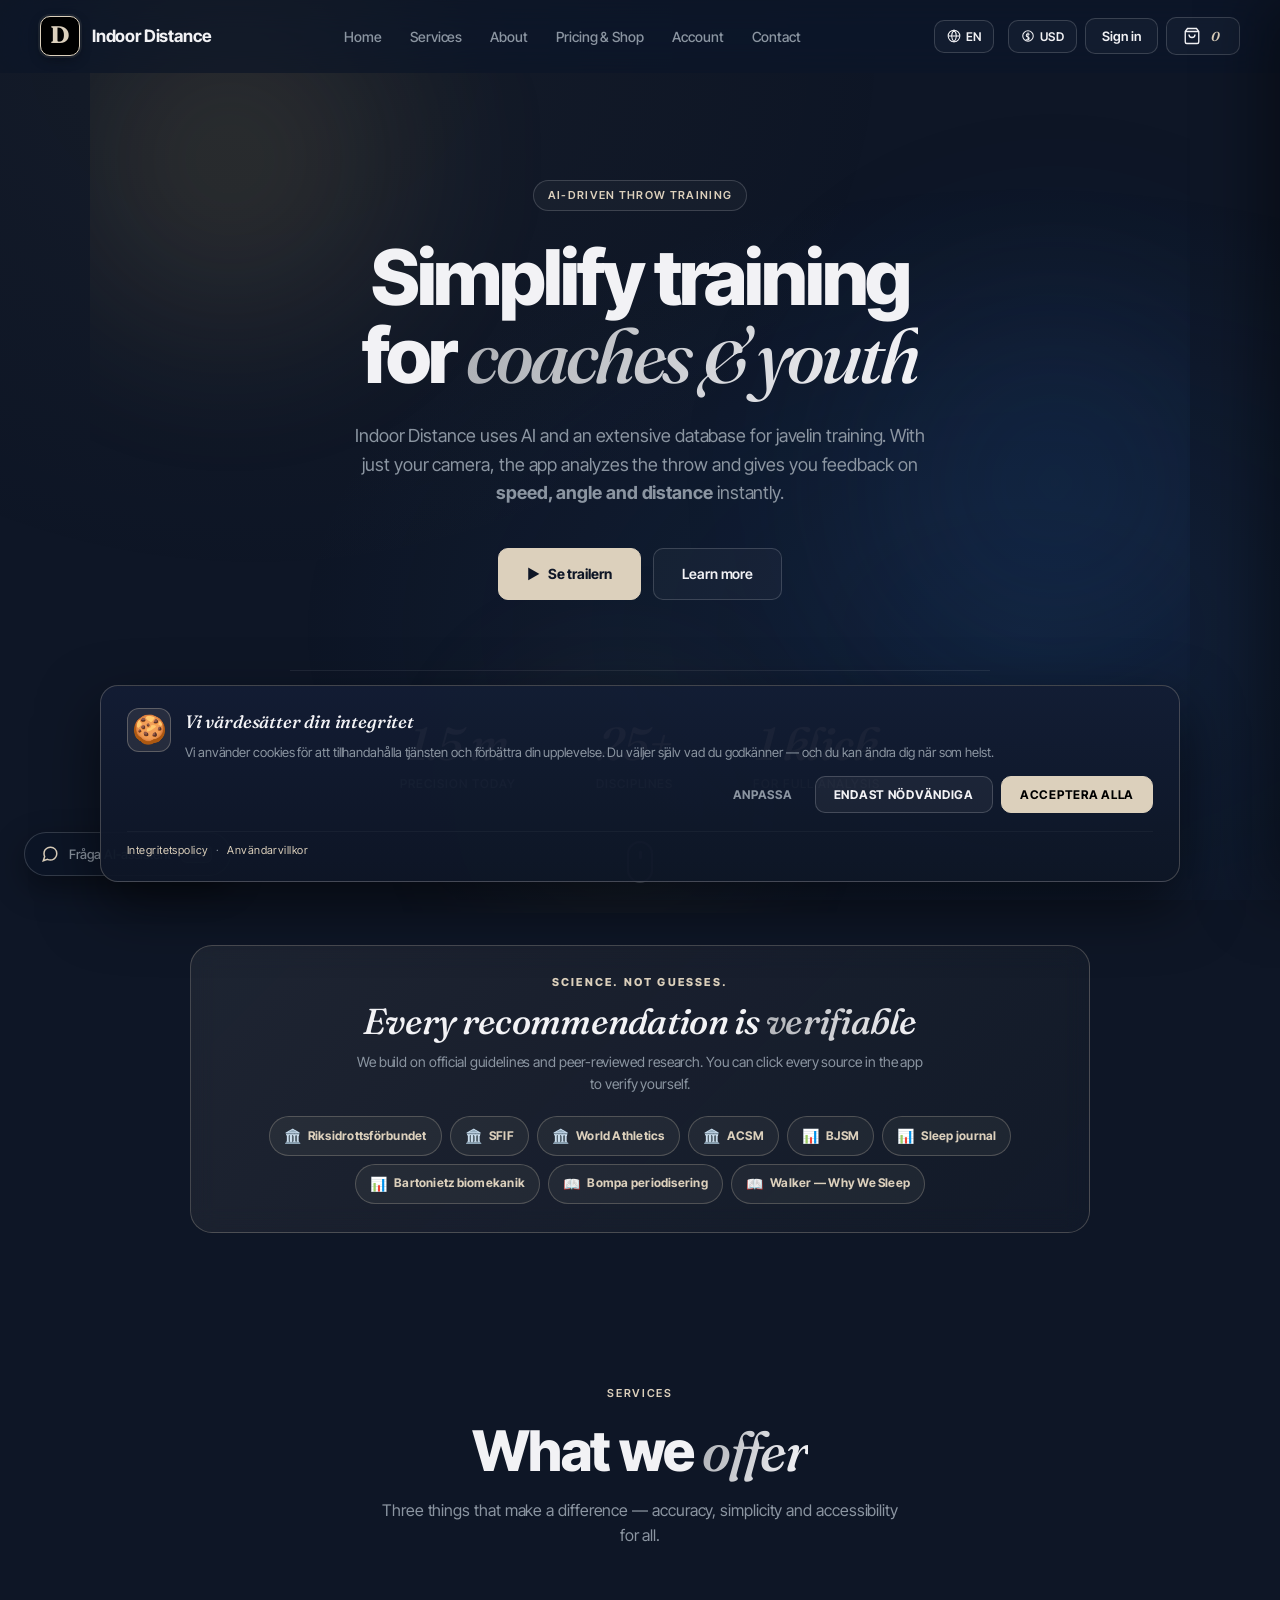
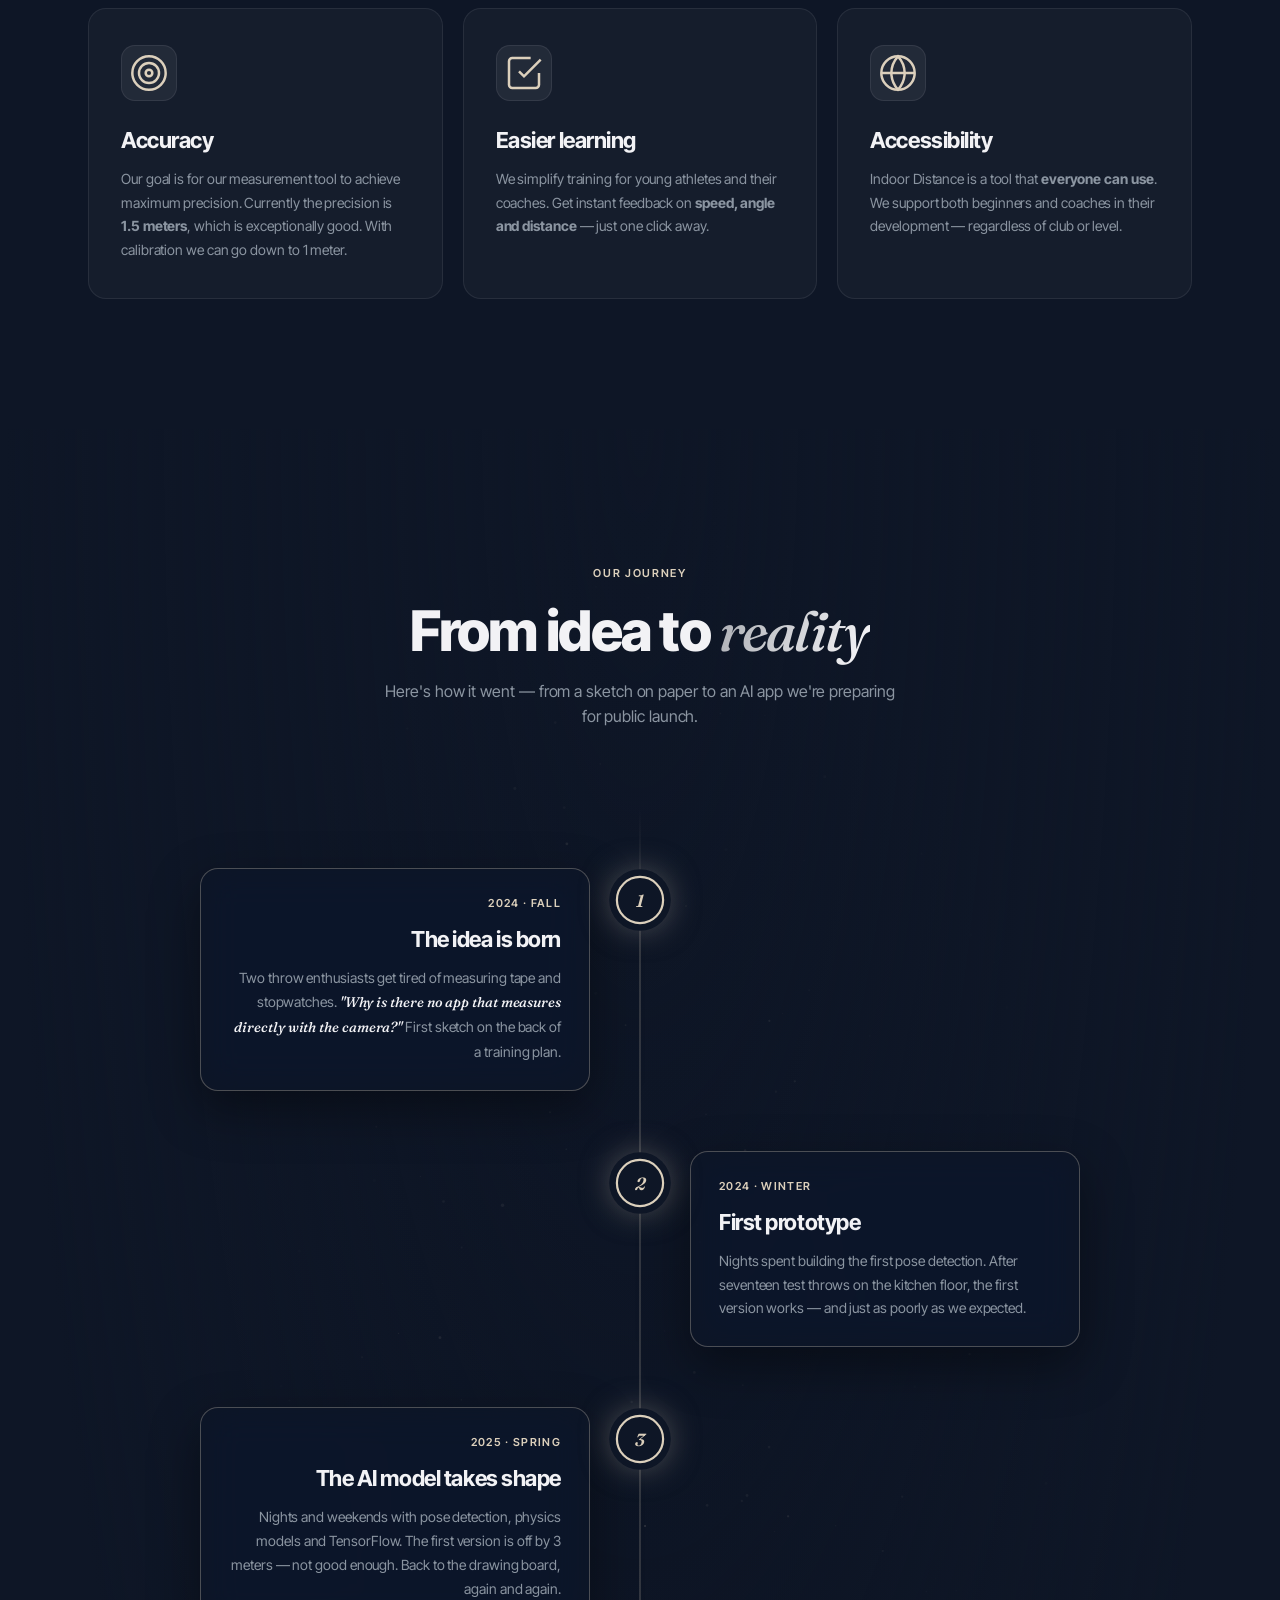
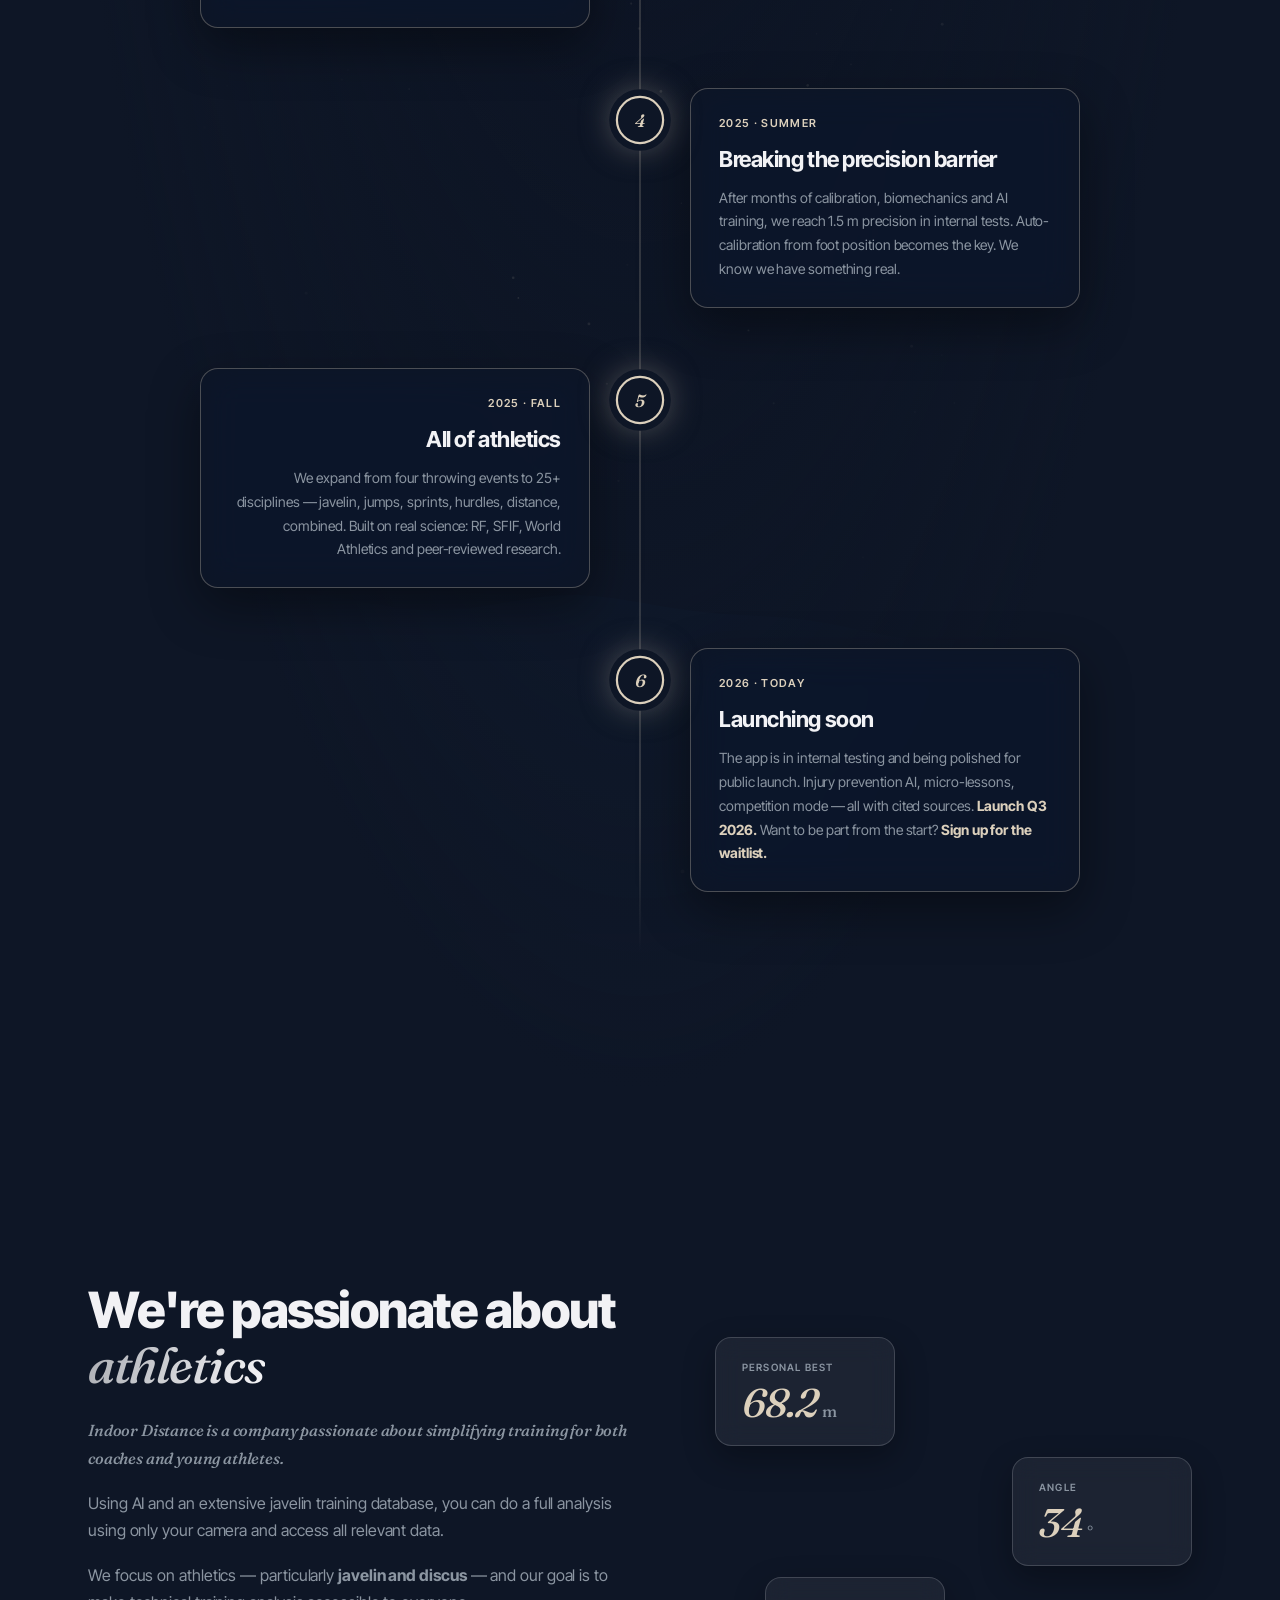
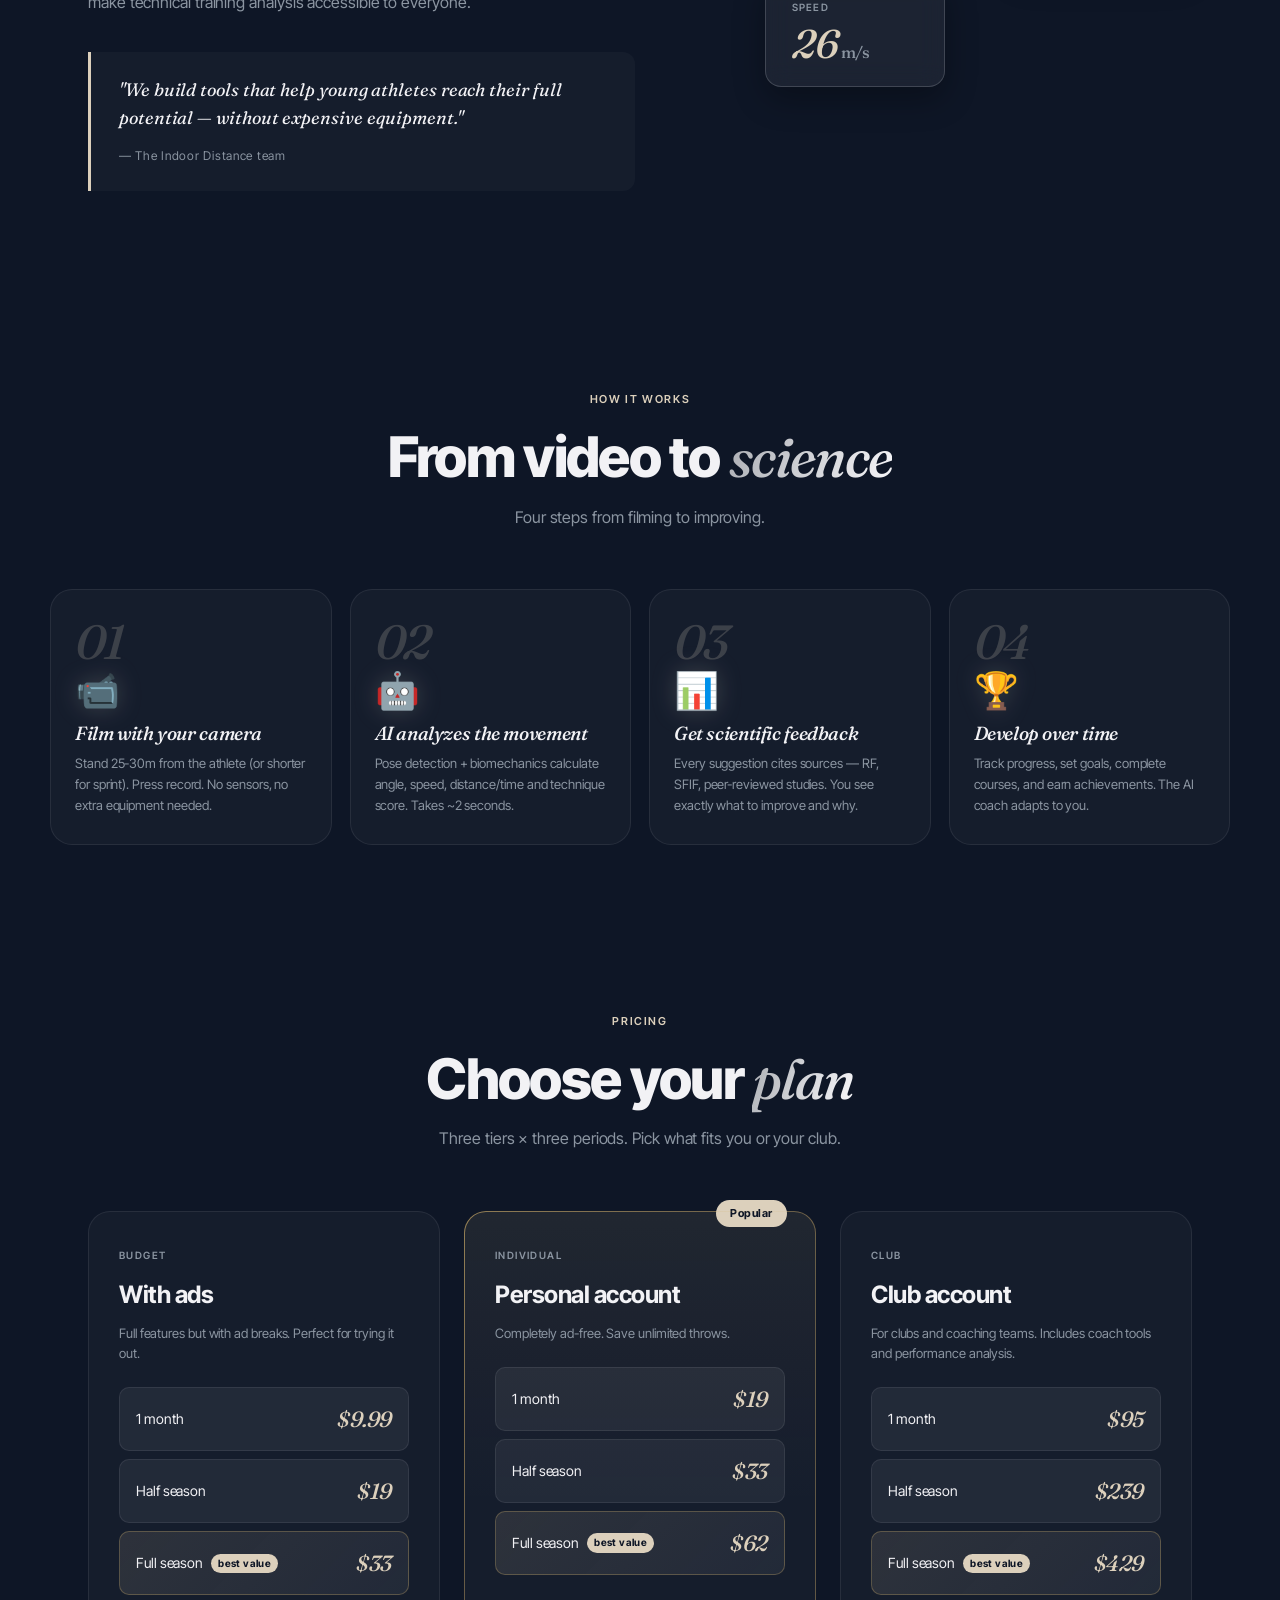
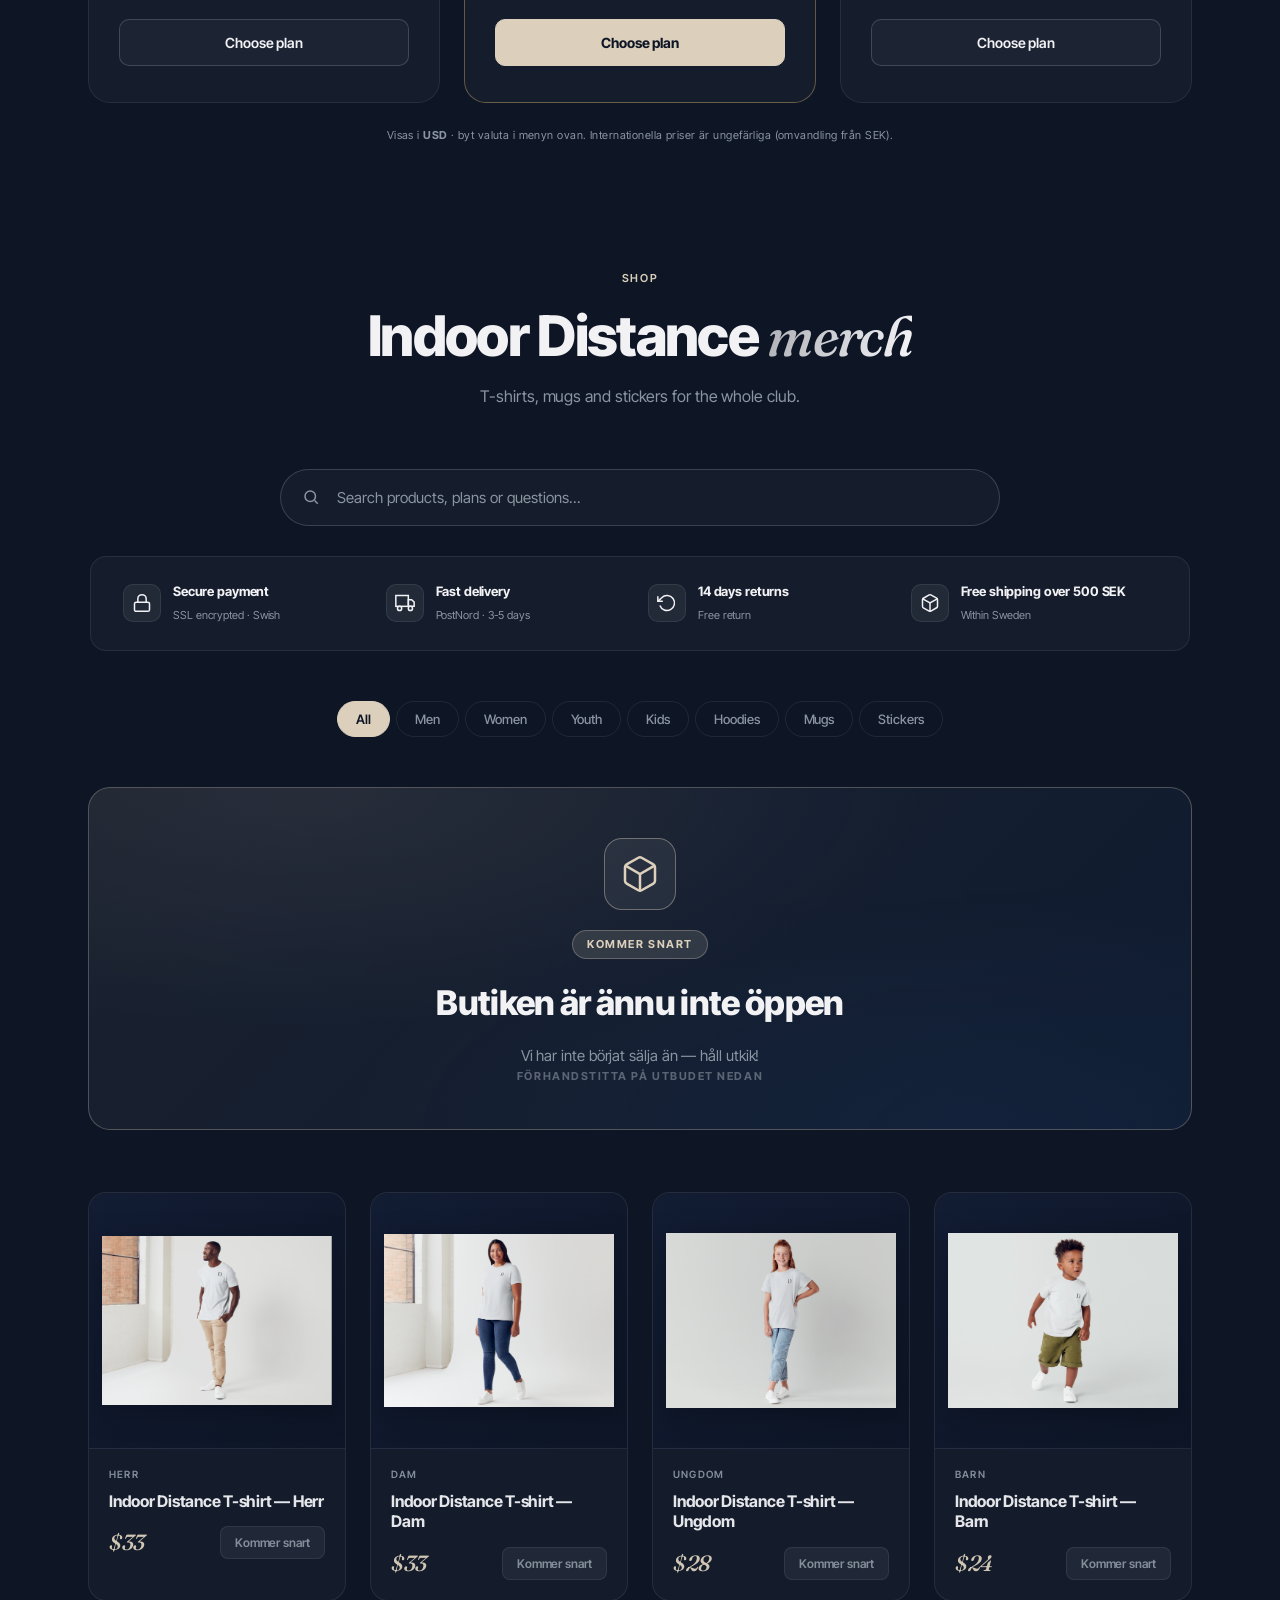
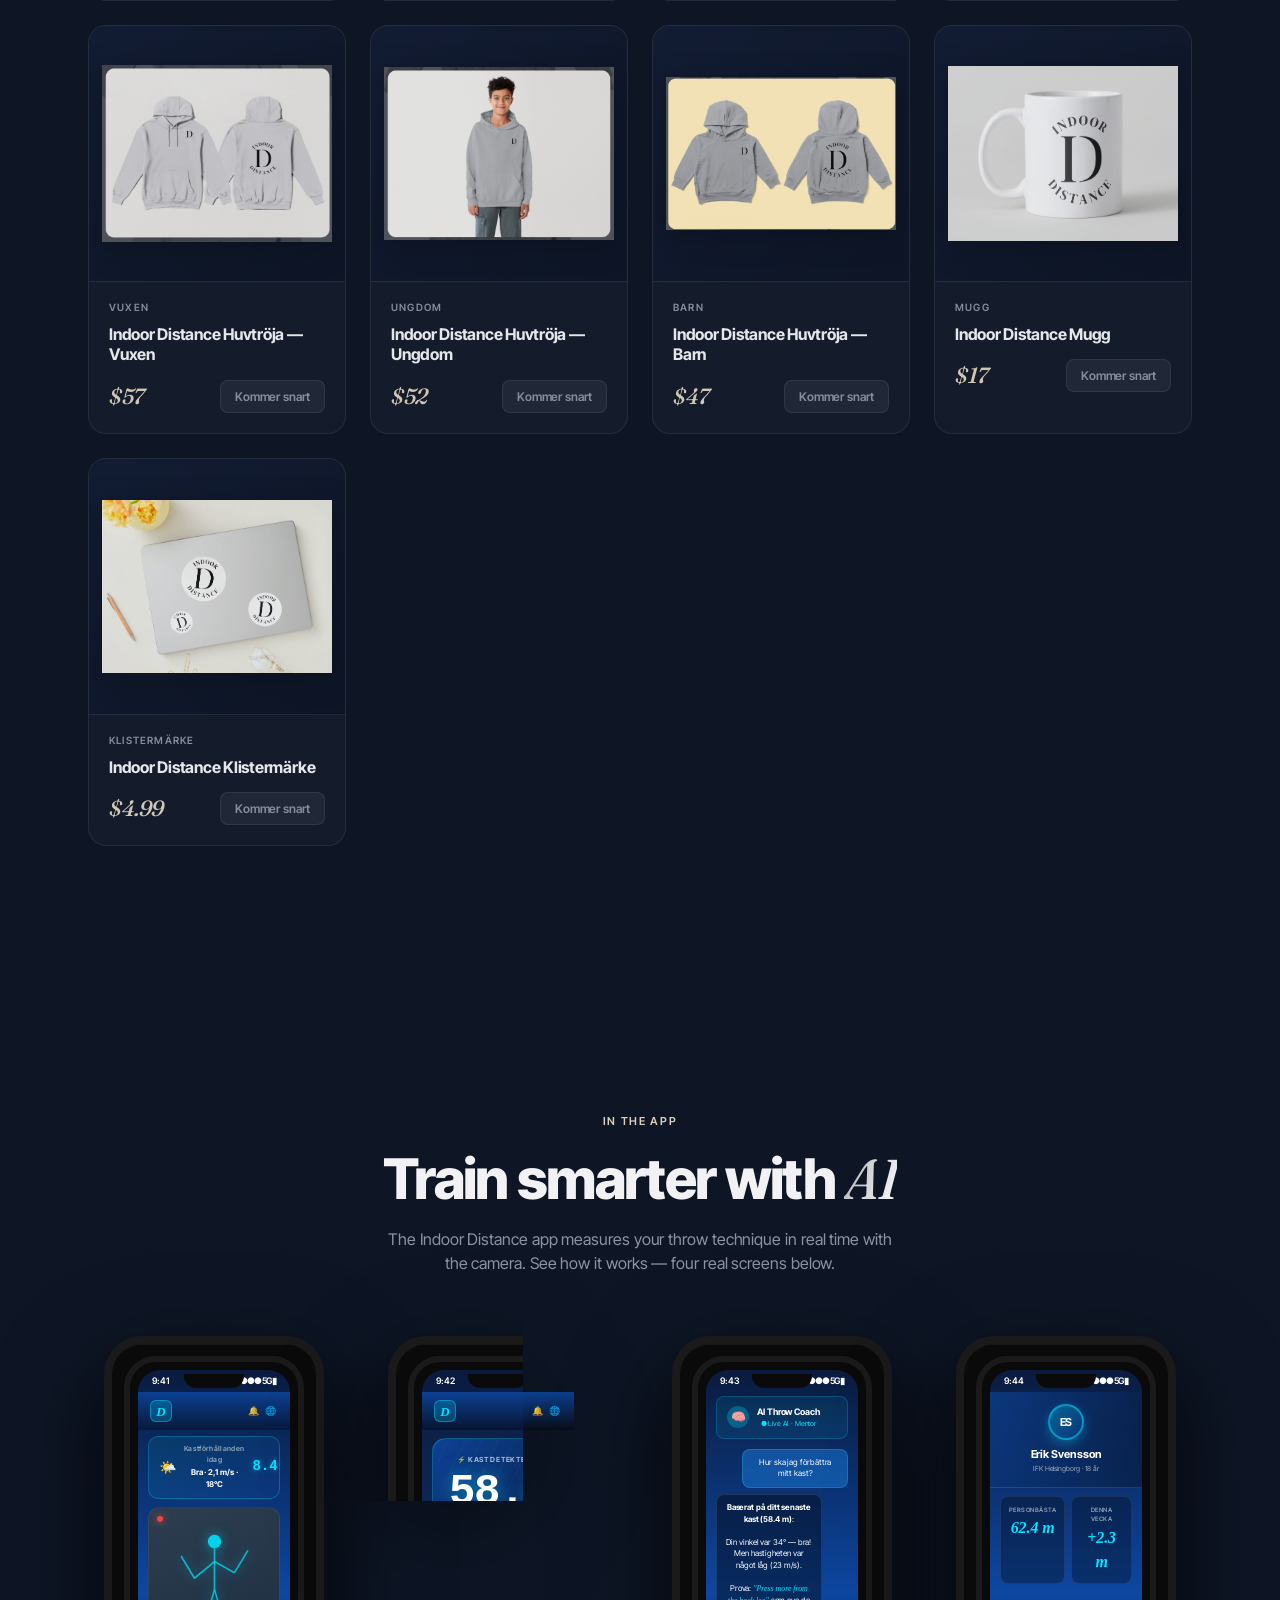
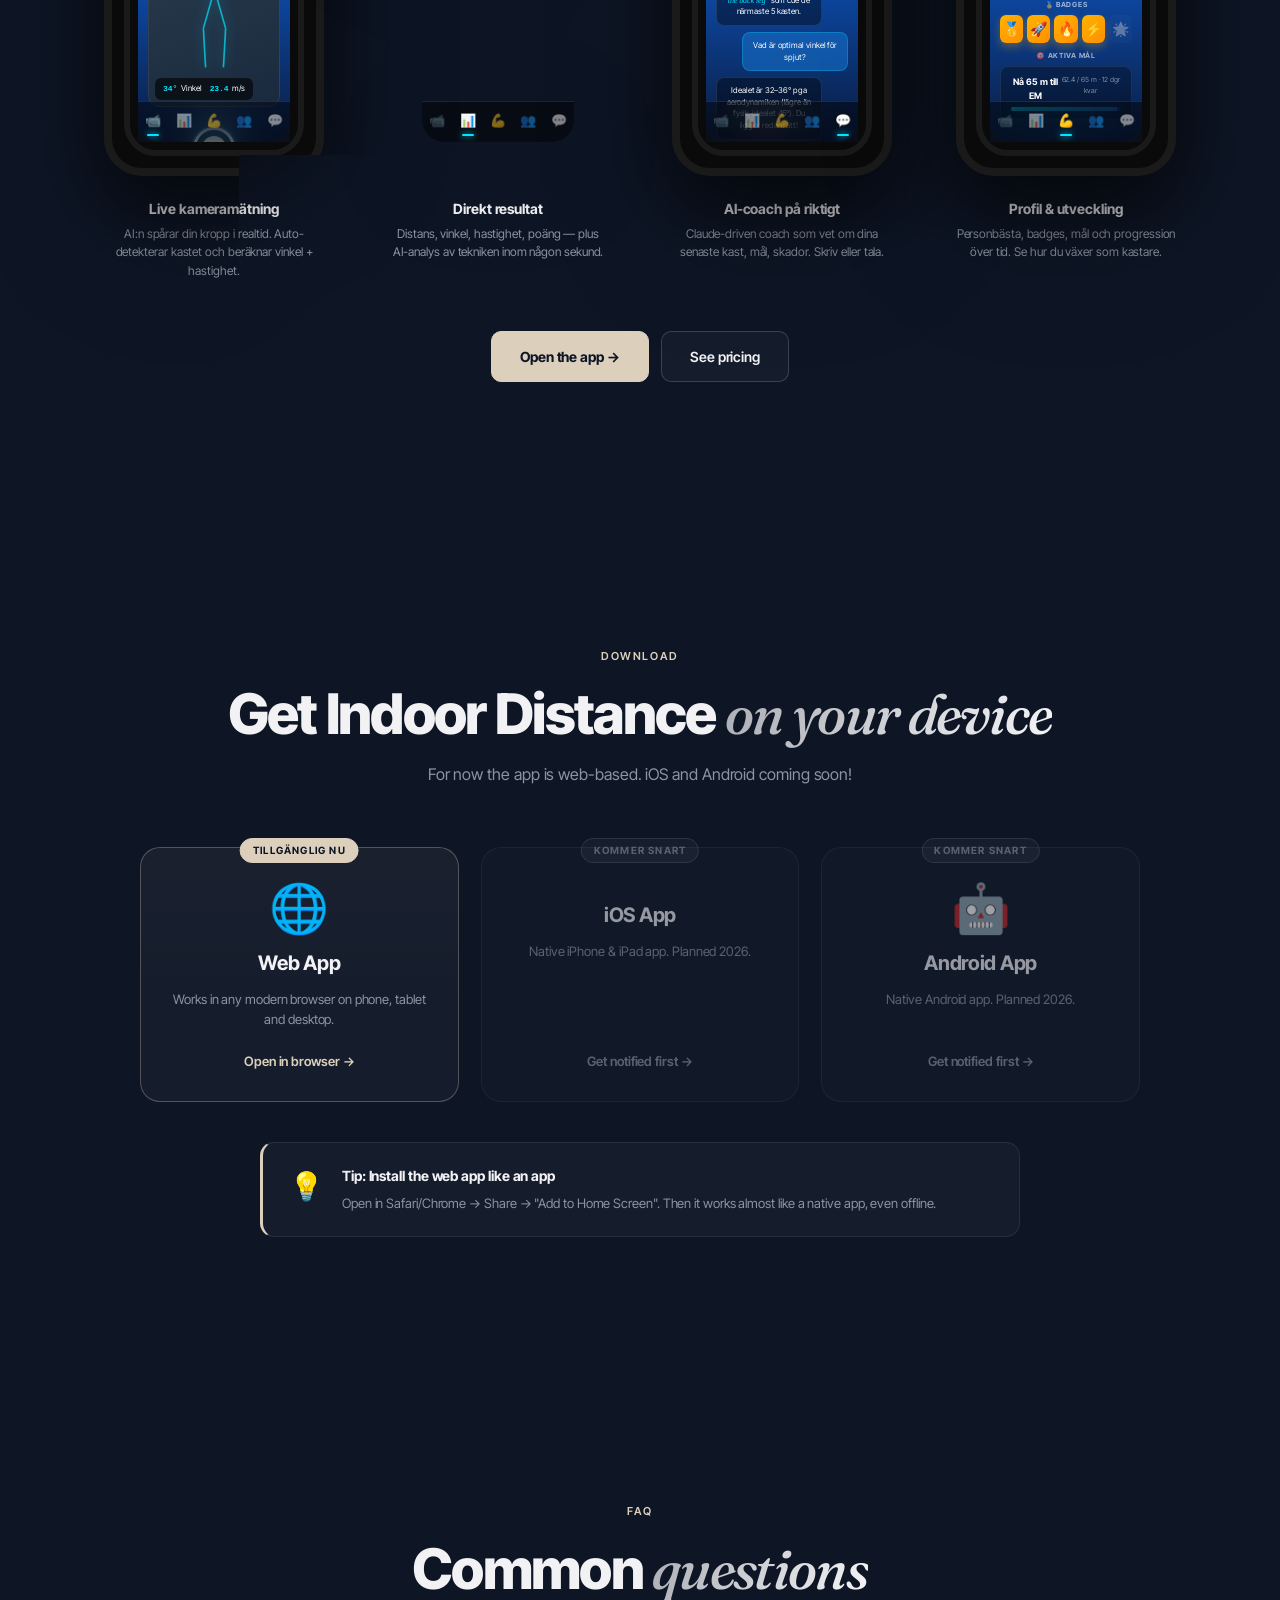
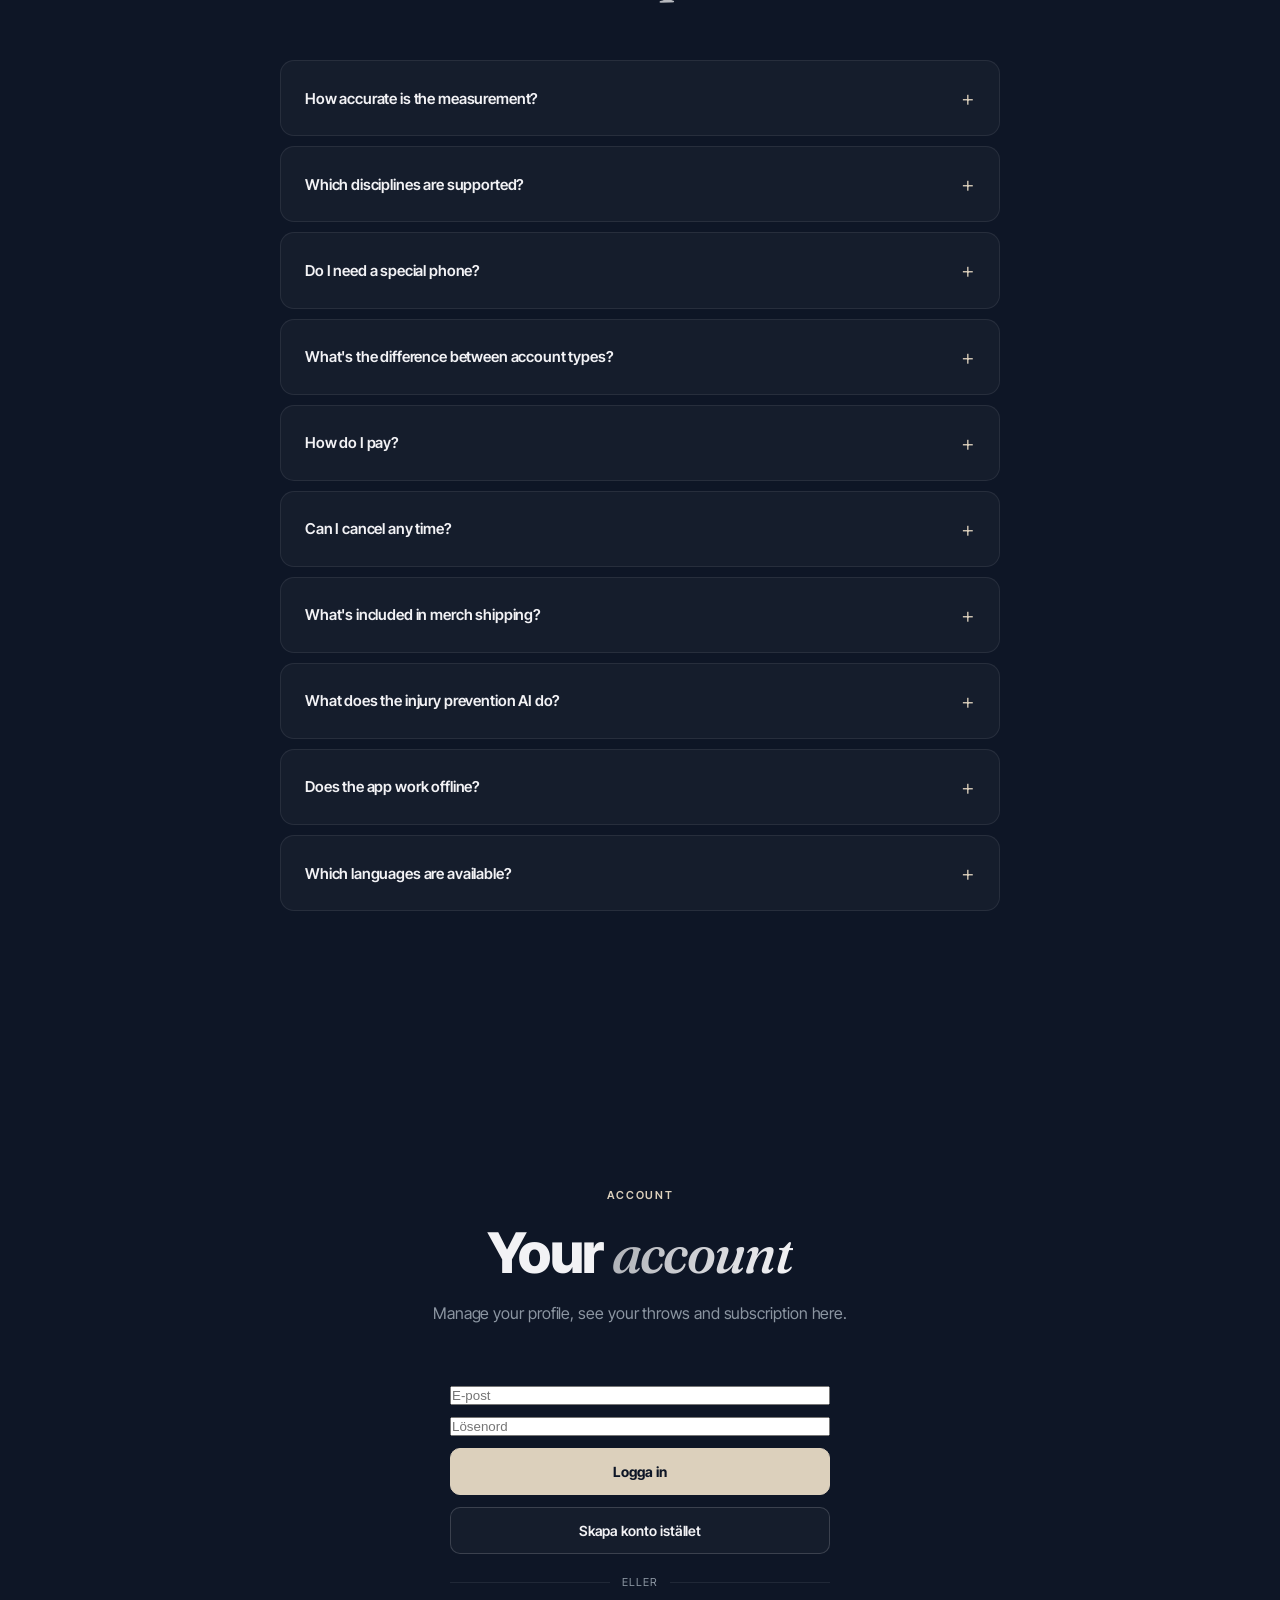
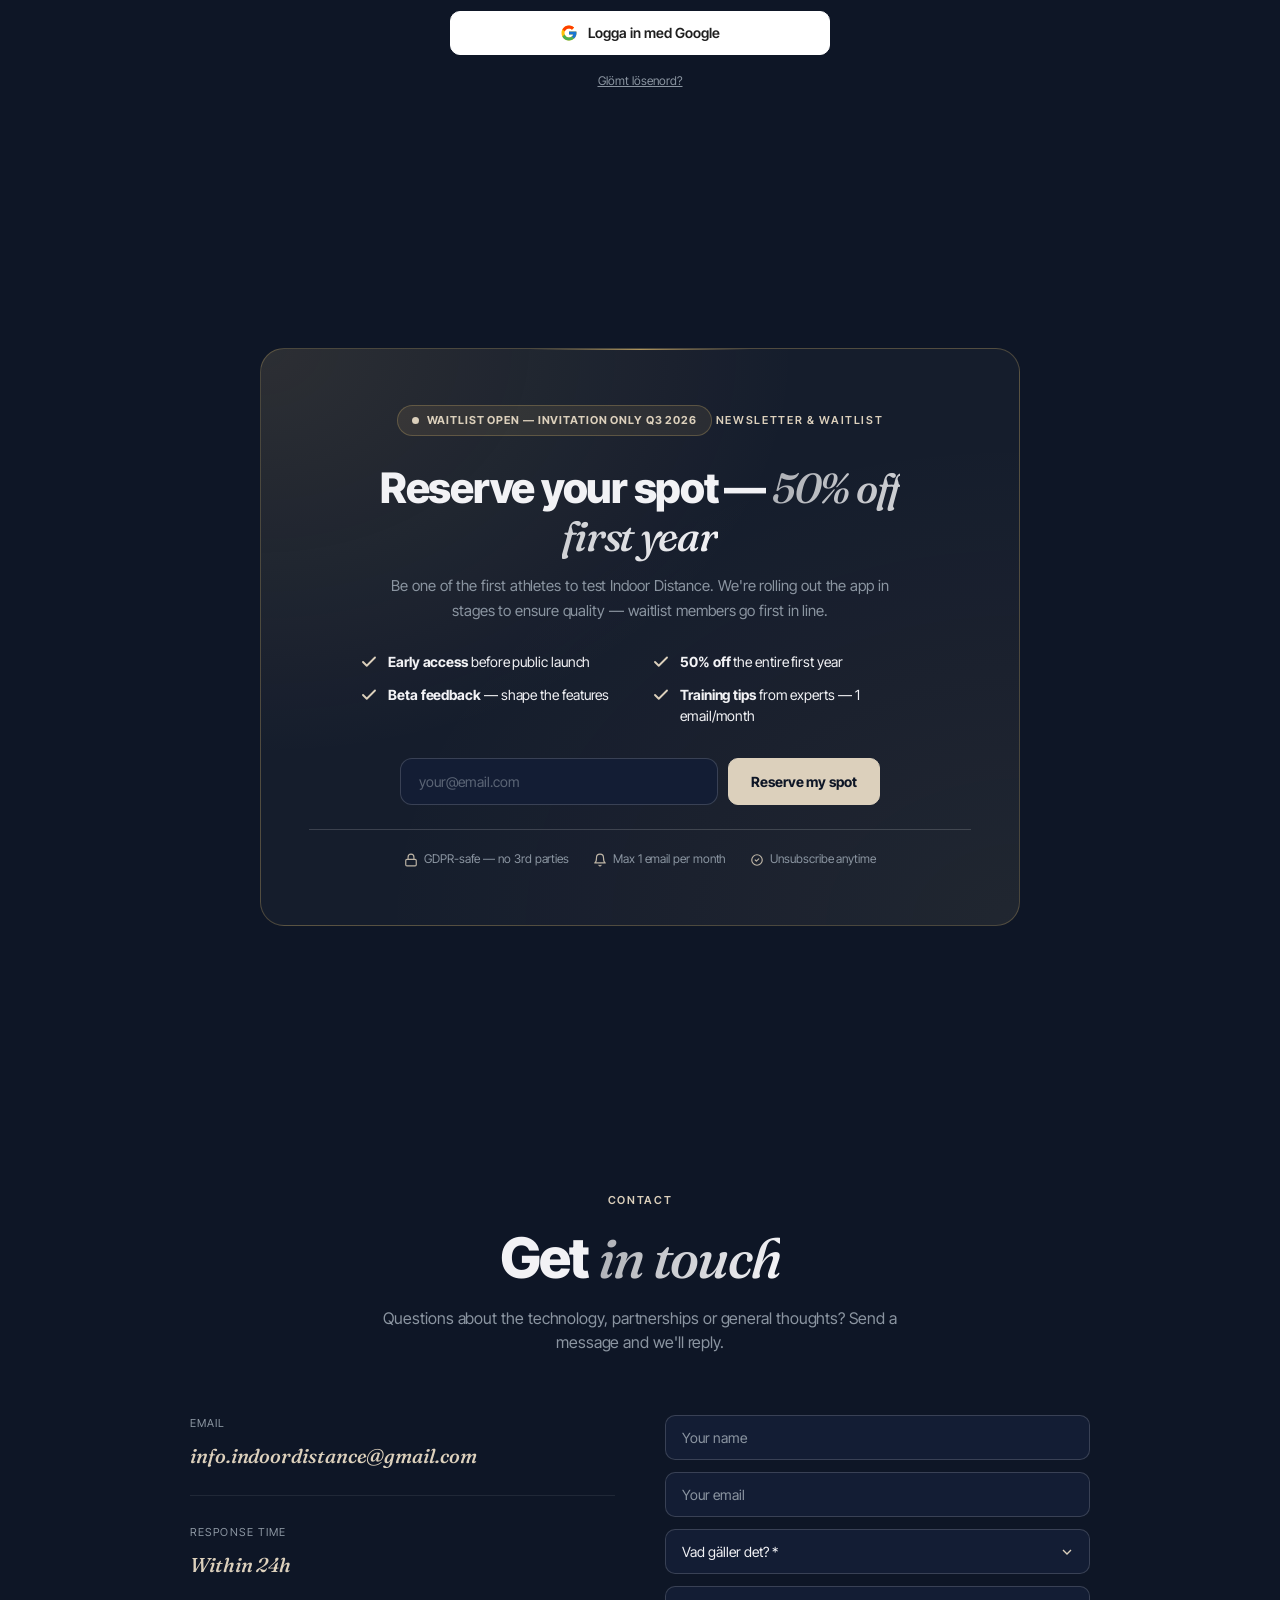
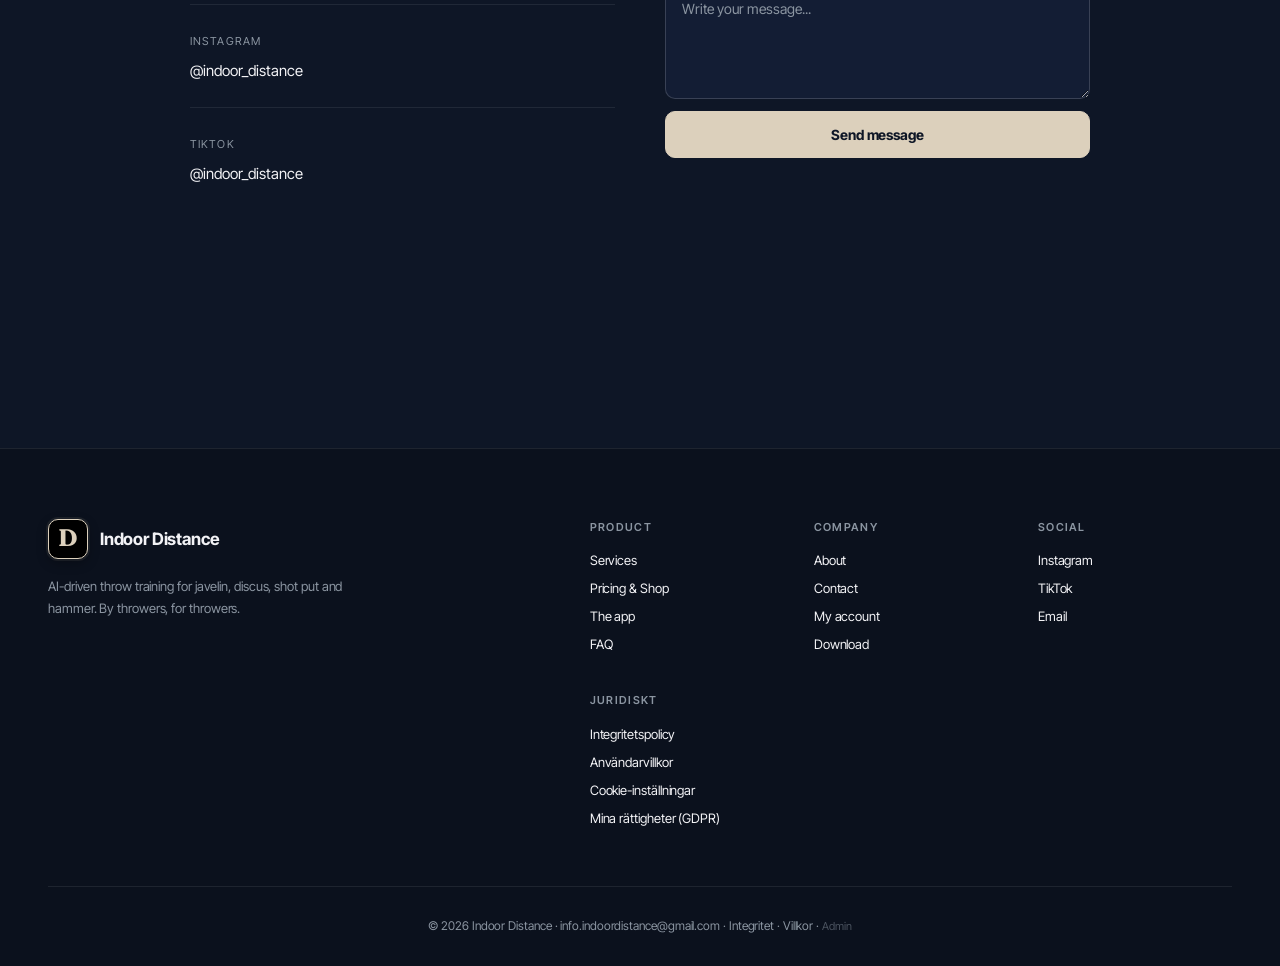
==== commit 86d8bfb5: "Add files via upload" ====
--- a/index.html
+++ b/index.html
@@ -1435,7 +1435,7 @@
           <button onclick="modalQty(1)">+</button>
         </div>
       </div>
-      <button class="btn-primary" onclick="addModalToCart()">Lägg i varukorg</button>
+      <button class="btn-primary" id="pmAddBtn" onclick="addModalToCart()">Lägg i varukorg</button>
       <div class="product-modal-meta">
         <span>✓ Fri frakt över 500 kr</span>
         <span>✓ Leverans 3-5 dgr</span>
@@ -1588,6 +1588,12 @@
   <div class="modal-content size-guide-modal" style="max-width:460px;padding:0;overflow:hidden">
     <style>
       /* Hitta din storlek — wizard (förlaga: stegvis flöde med illustrationer) */
+      /* Guiden är ALLTID ljus — oavsett sidans mörka läge — annars försvinner texterna */
+      #sizeGuideModal .modal-content{background:#fff !important;color:#111827 !important}
+      #sizeGuideModal .sgw-title,#sizeGuideModal .sgw-bigsize{color:#111827 !important}
+      #sizeGuideModal .sgw-sub,#sizeGuideModal .sgw-slider-lbls span{color:#6B7280 !important}
+      #sizeGuideModal .sgw-slider-lbls .mid,#sizeGuideModal .sgw-scale-lbls>div.on{color:#111827 !important}
+      #sizeGuideModal .size-guide-table,#sizeGuideModal .size-guide-table td,#sizeGuideModal .size-guide-table th{color:#111827 !important}
       .sgw-top{display:flex;align-items:center;gap:14px;padding:18px 18px 6px}
       .sgw-progress{flex:1;height:4px;background:#E5E7EB;border-radius:2px;overflow:hidden}
       .sgw-progress>div{height:100%;background:#111827;border-radius:2px;transition:width .3s ease}
